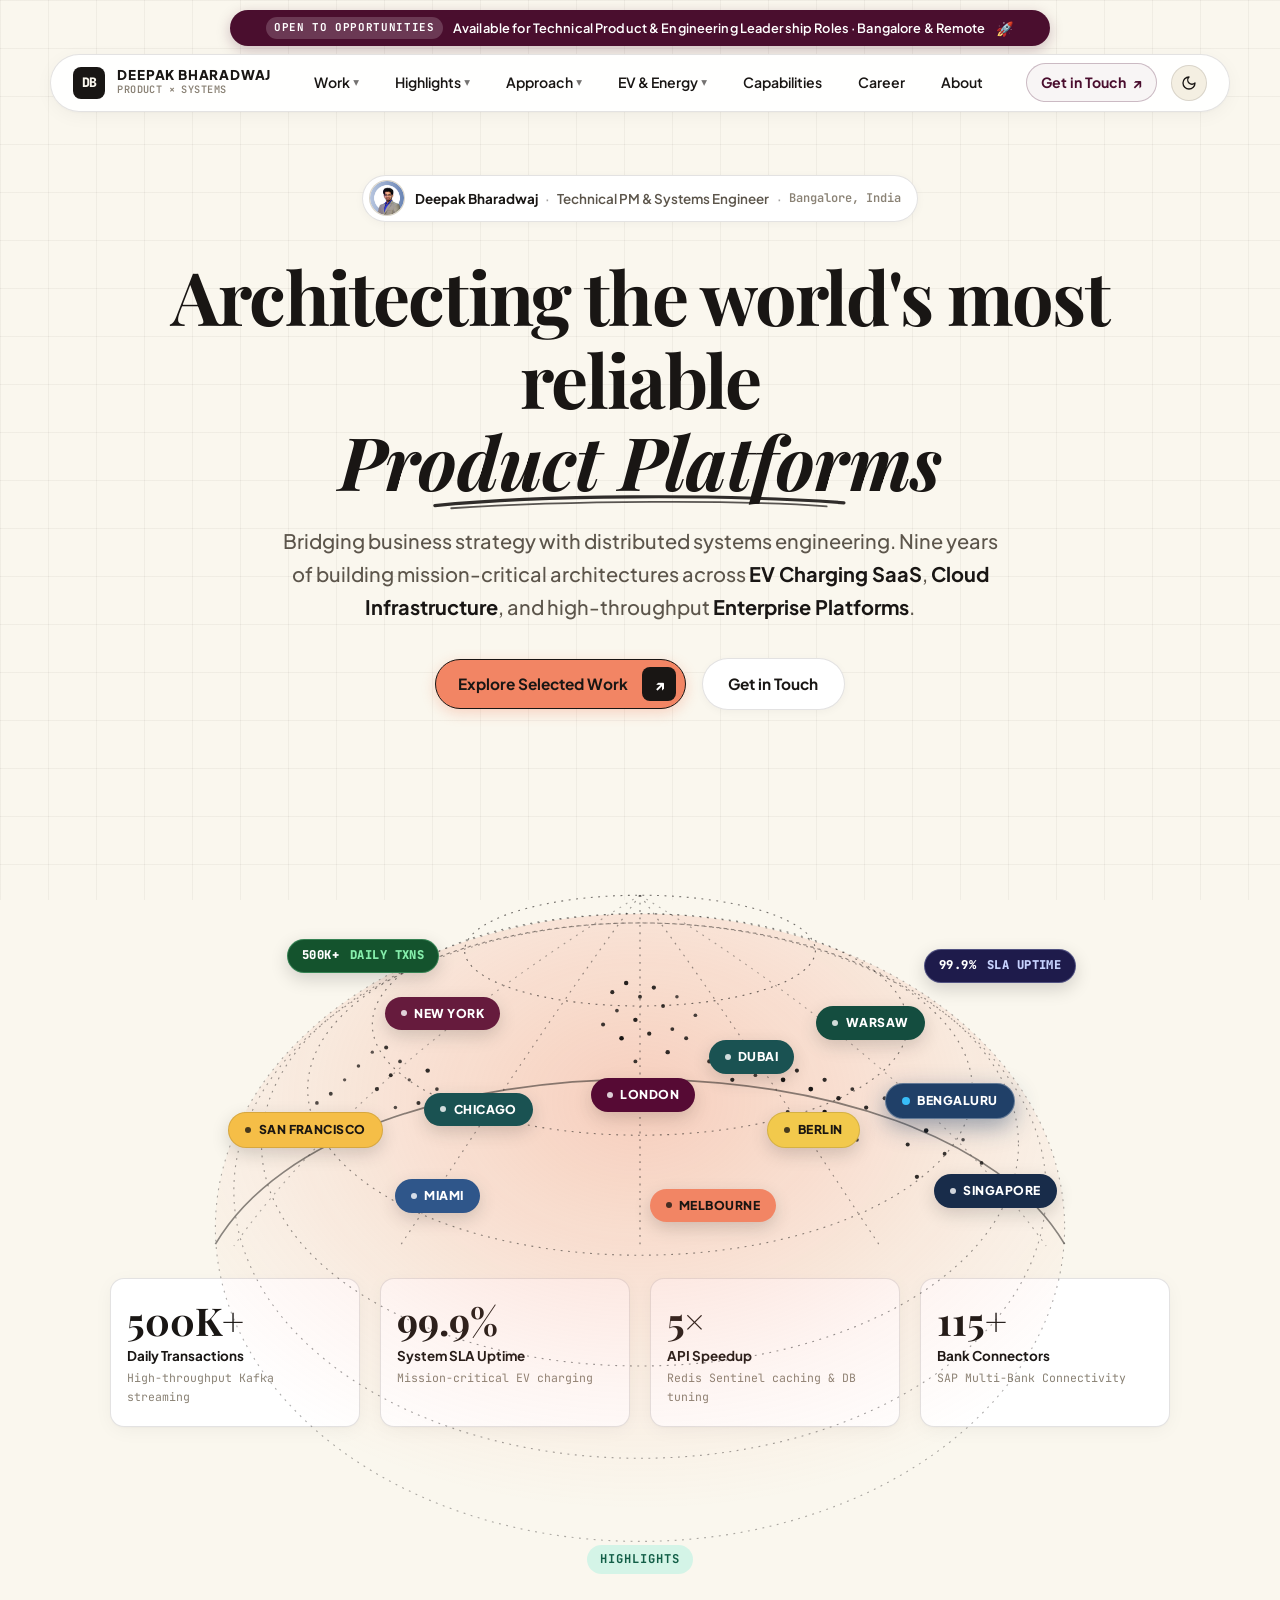
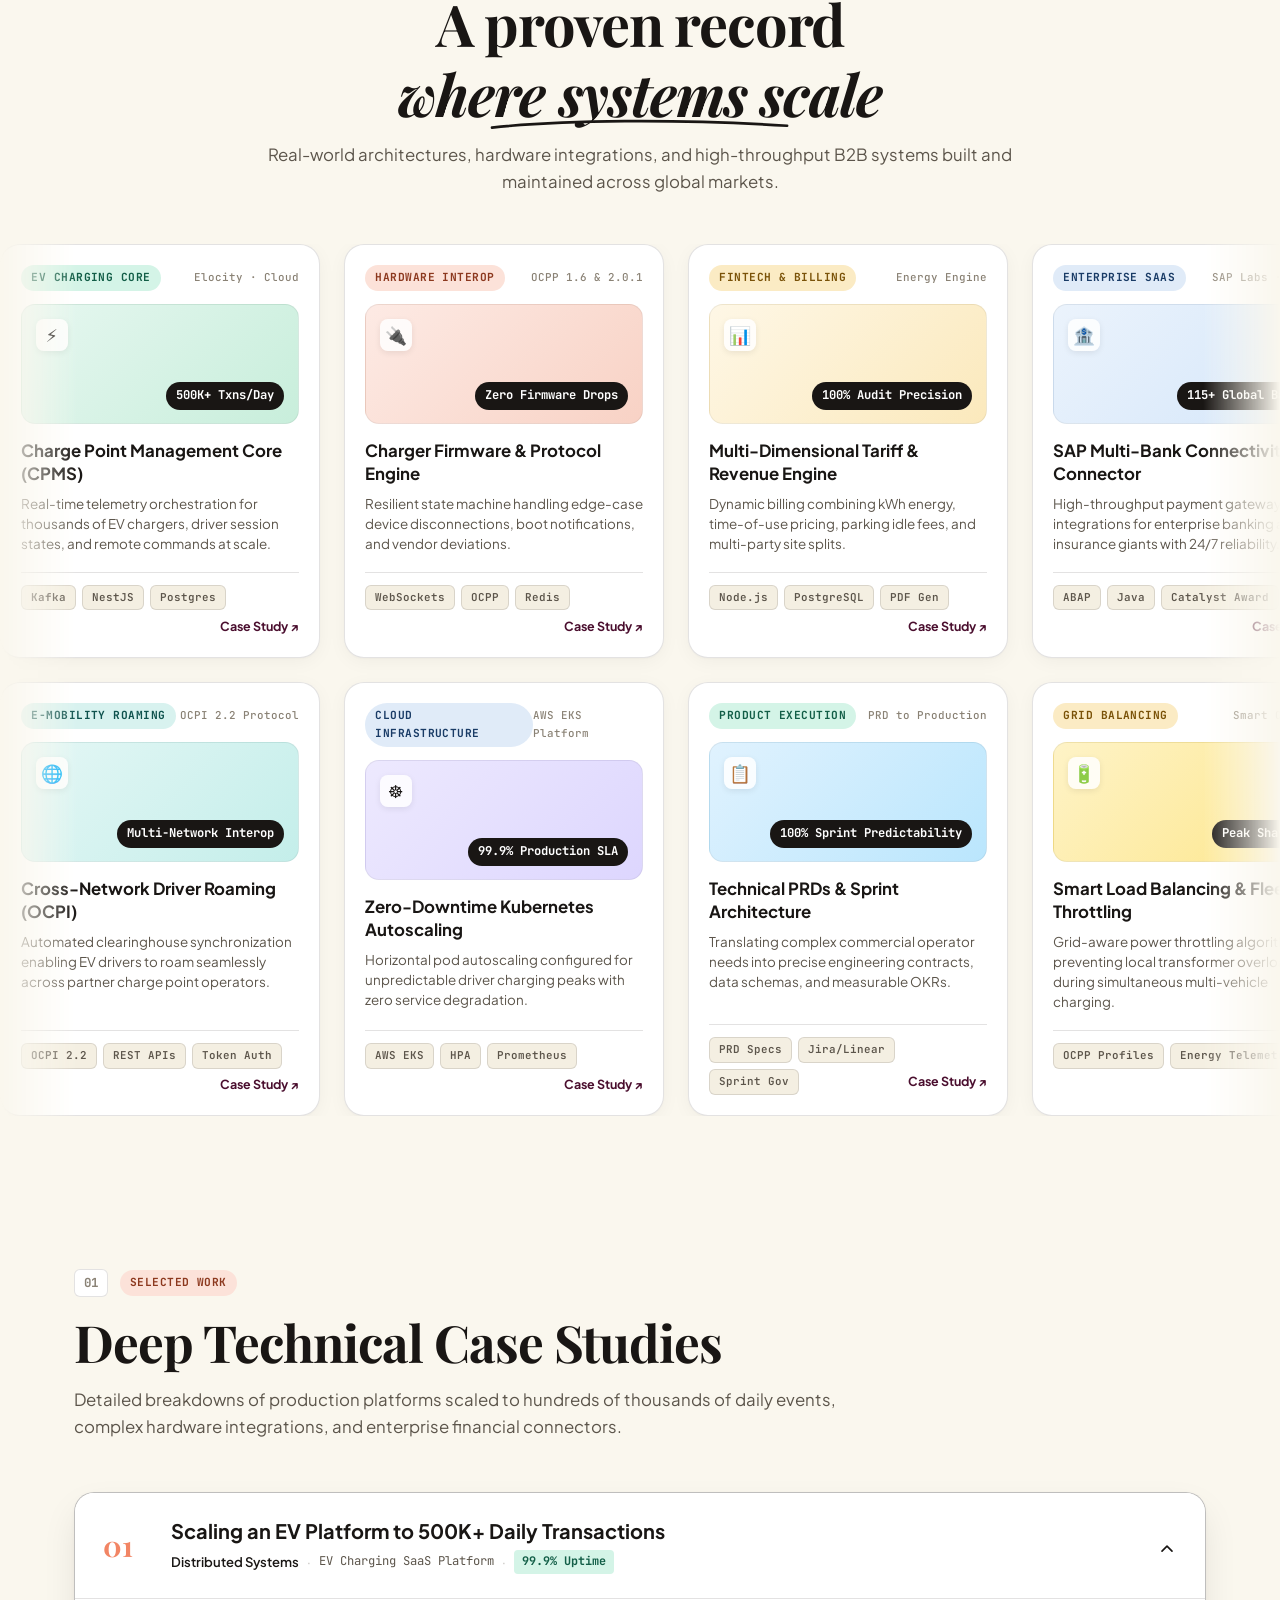
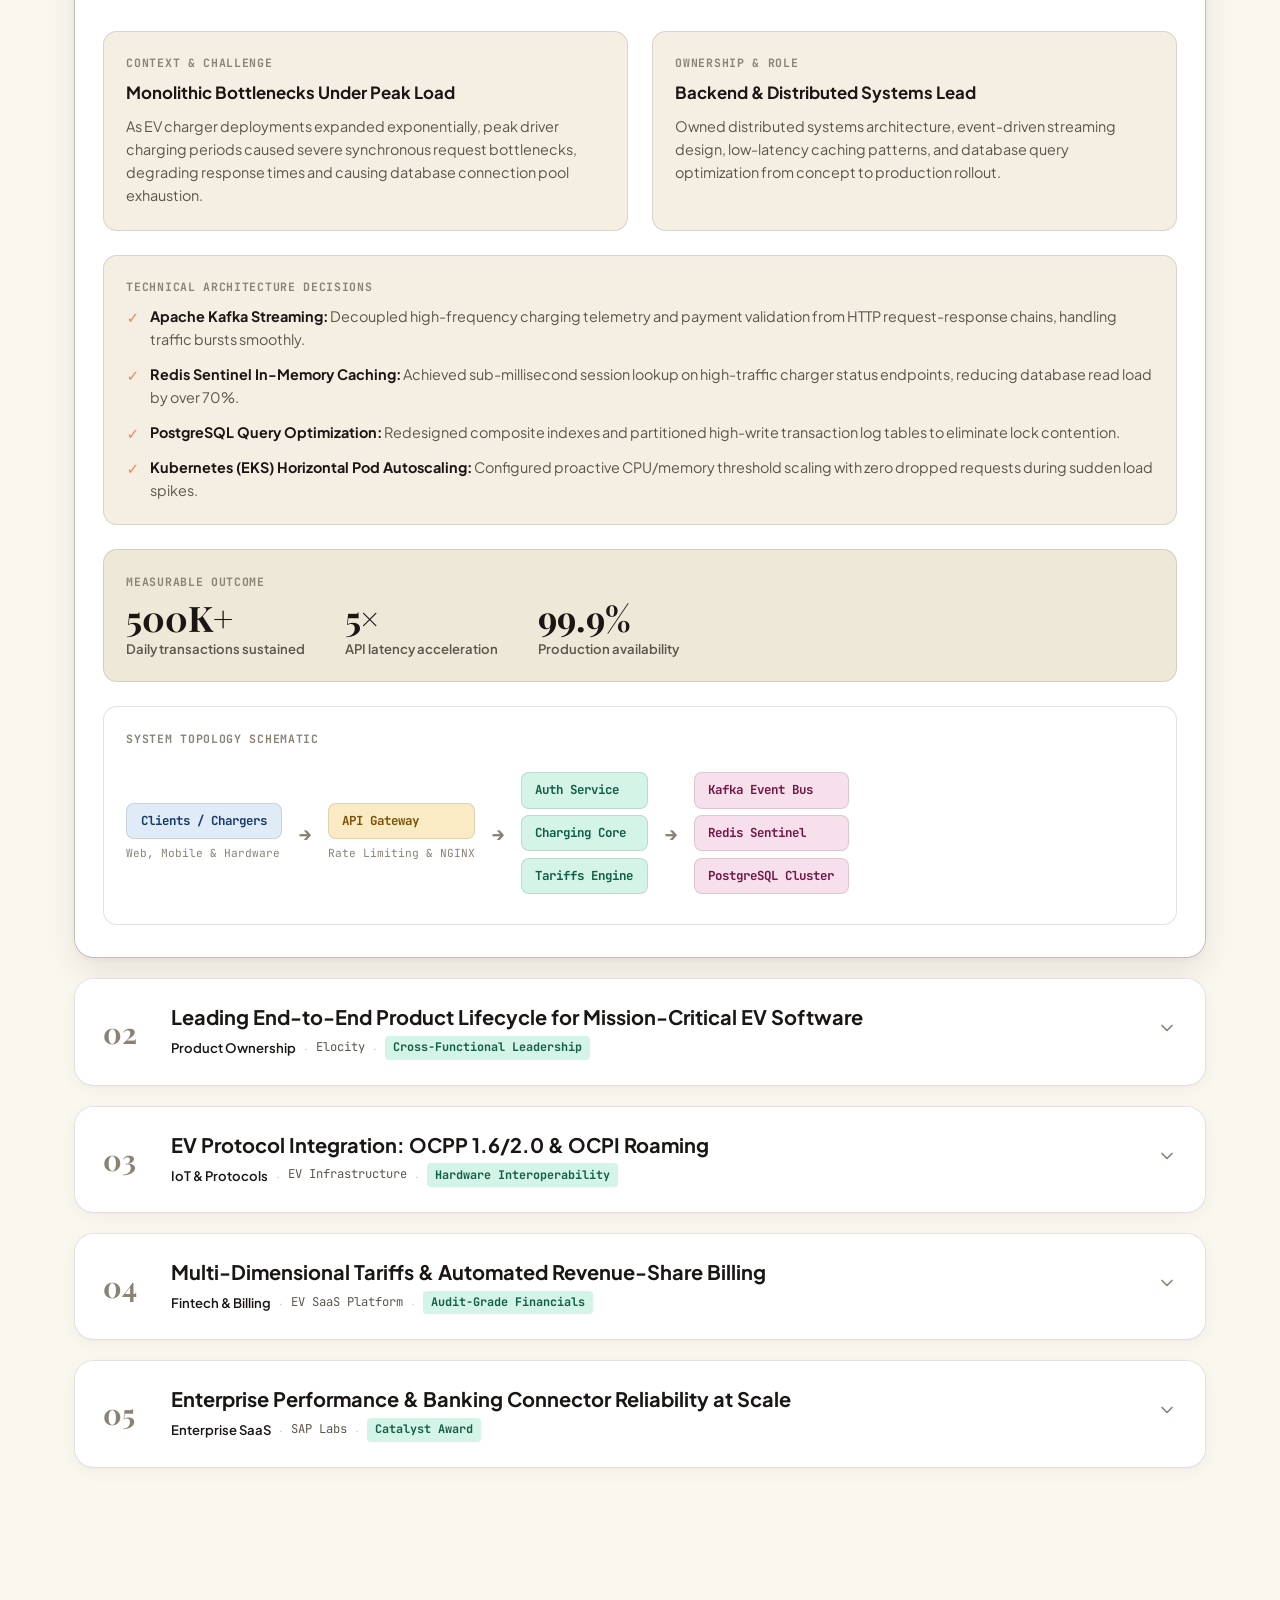
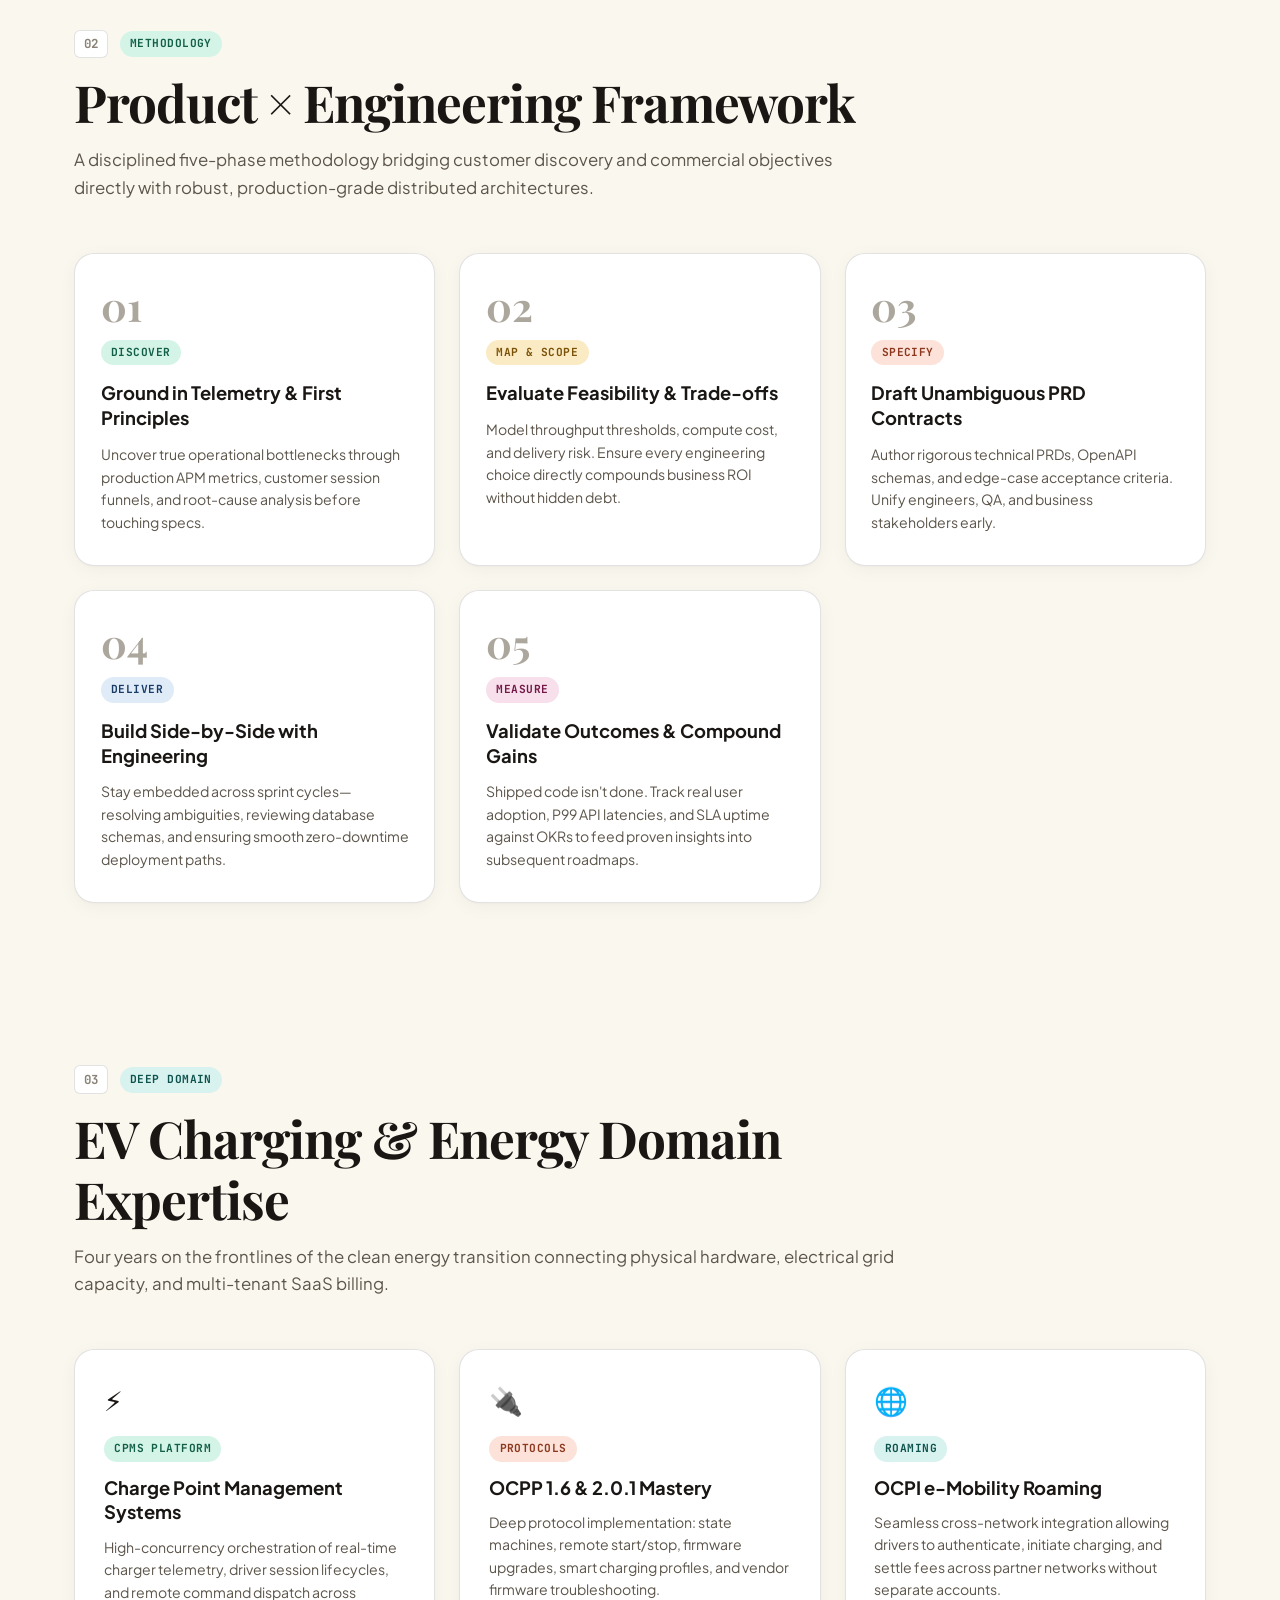
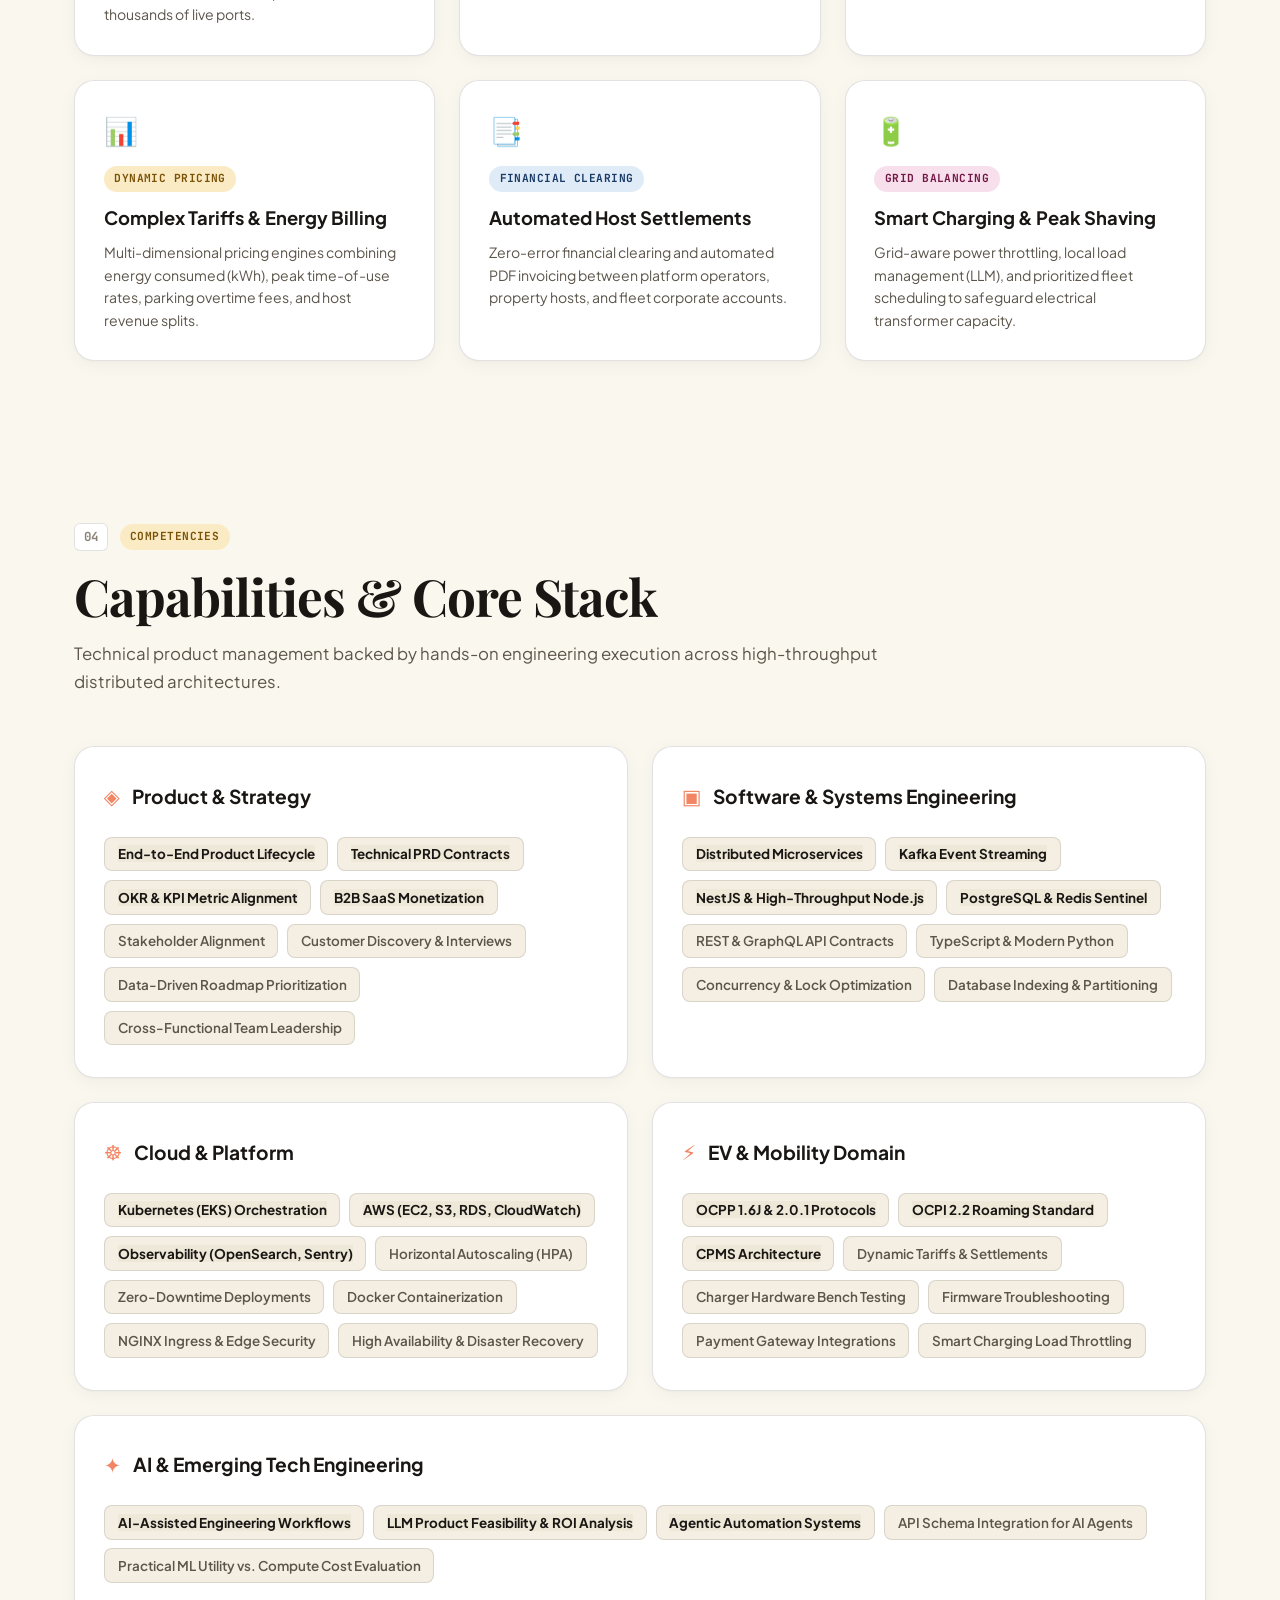
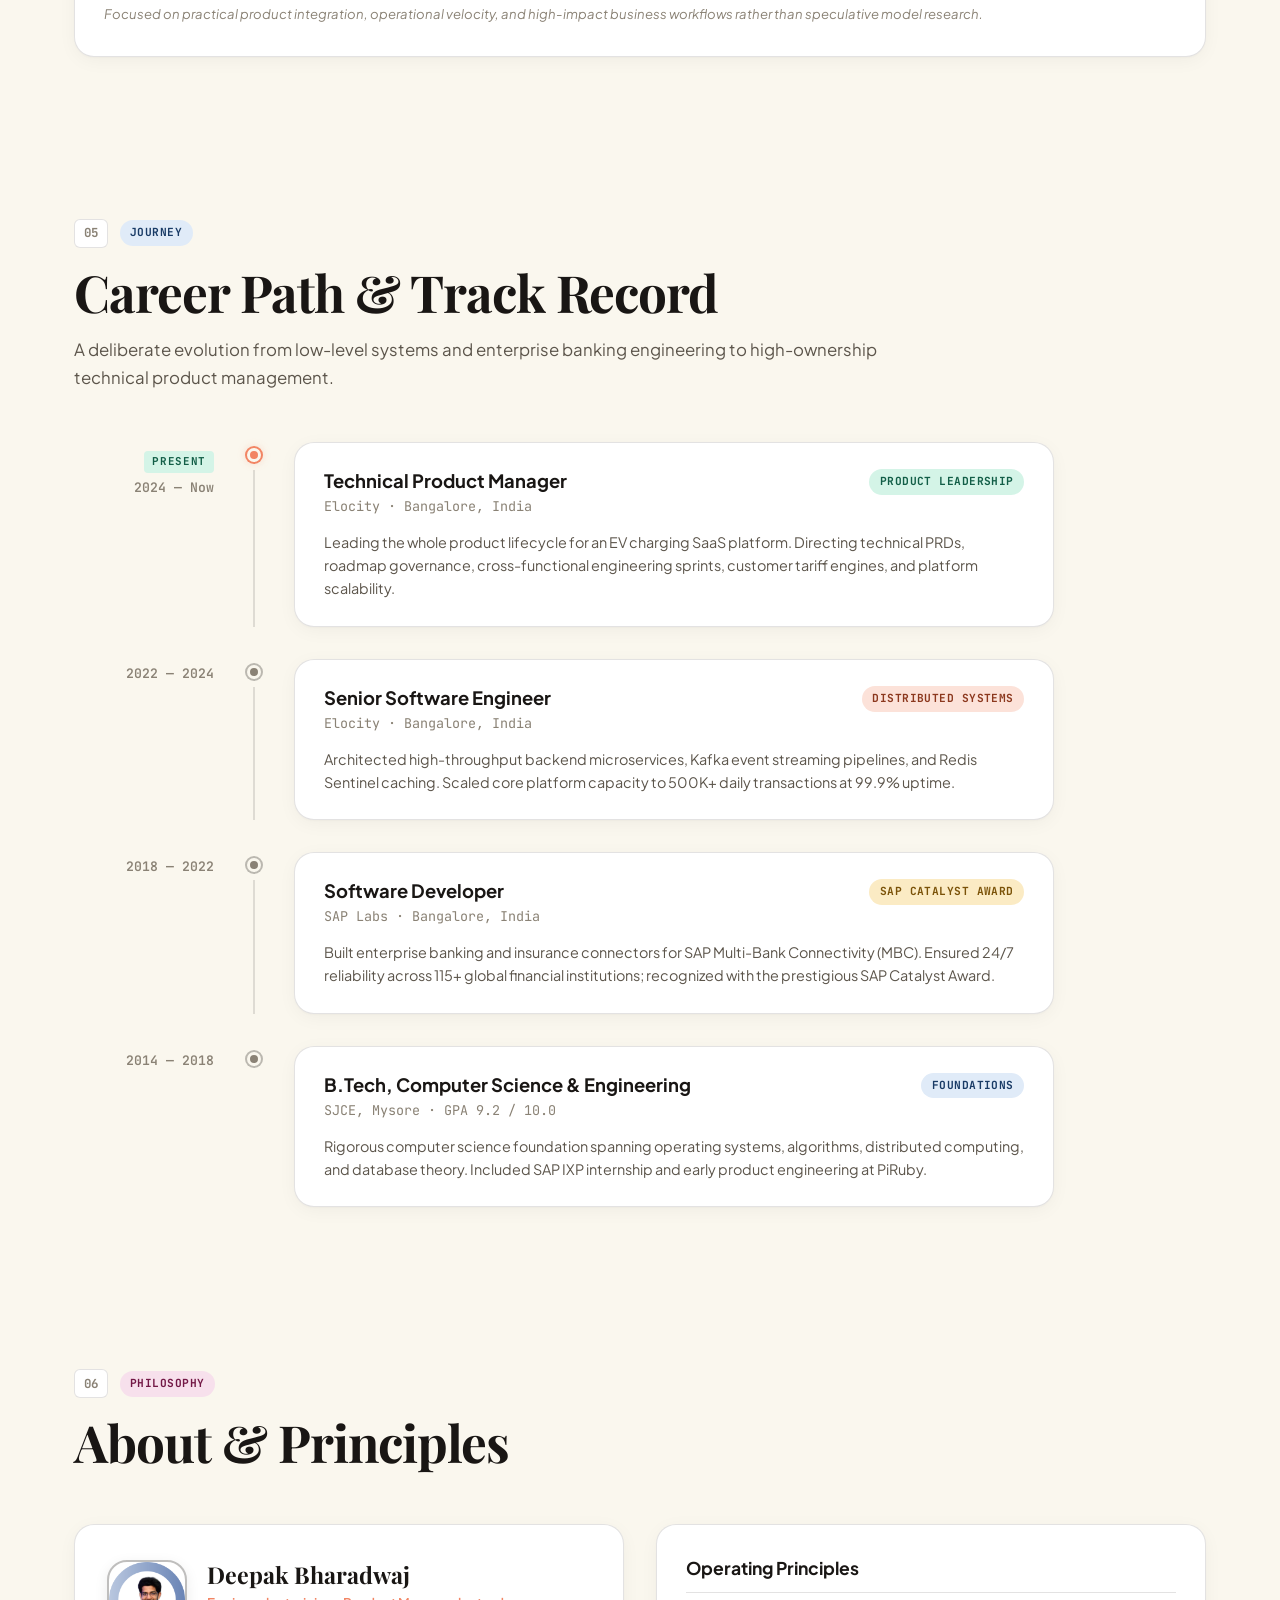
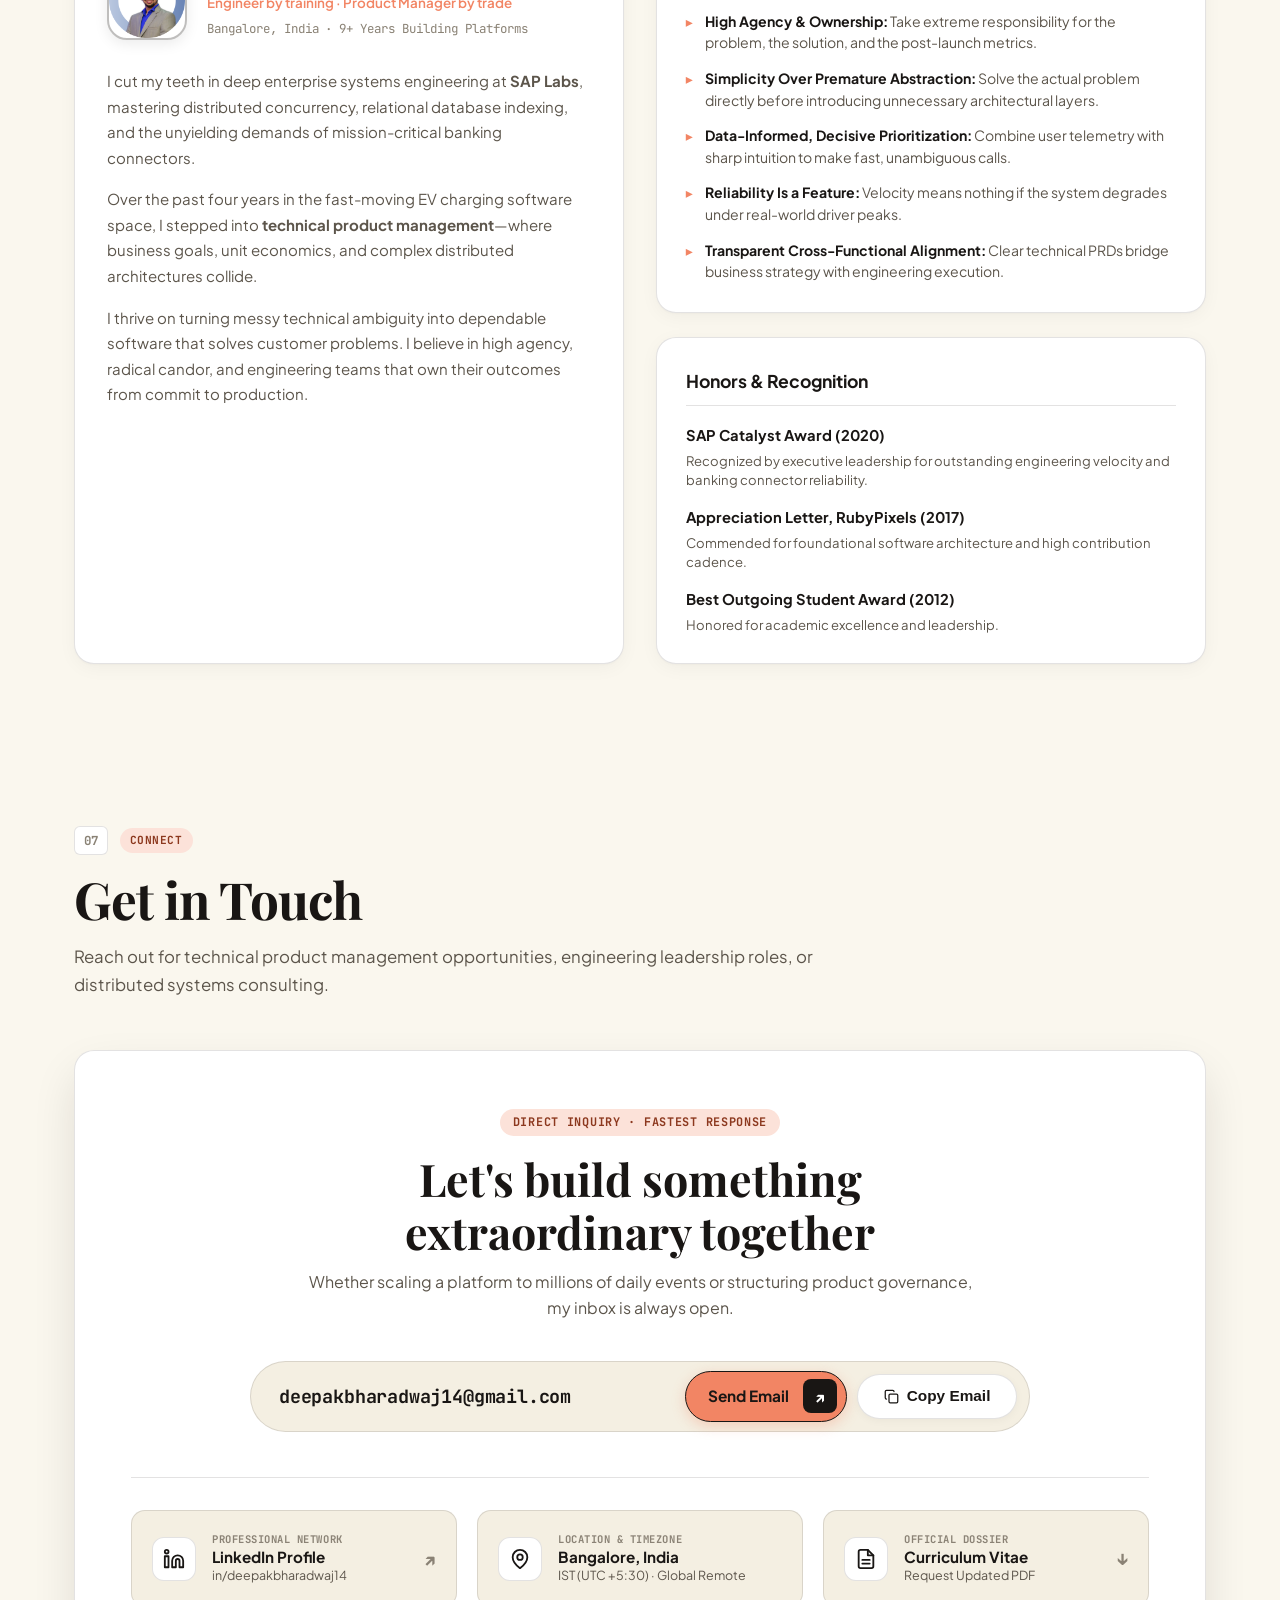
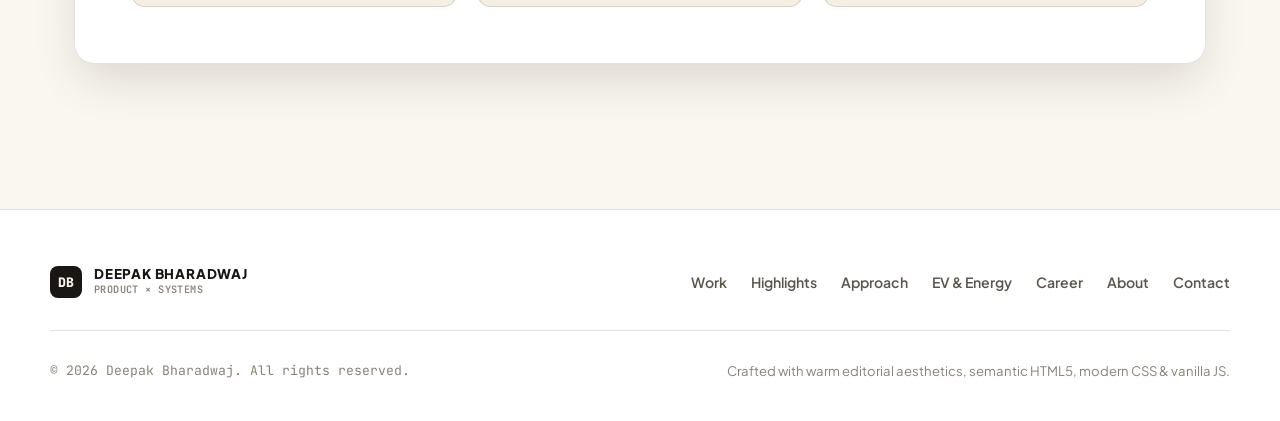
==== index.html @ f5b212ed "new design" ====
<!DOCTYPE html>
<html lang="en">
<head>
  <meta charset="utf-8">
  <meta name="viewport" content="width=device-width, initial-scale=1">
  <title>Deepak Bharadwaj — Technical Product Manager &amp; Systems Engineer</title>
  <meta name="description" content="Deepak Bharadwaj: Technical Product Manager and systems engineer building reliable, high-throughput B2B platforms across EV charging SaaS, cloud infrastructure, and enterprise software.">
  <meta name="author" content="Deepak Bharadwaj">
  <meta name="robots" content="index, follow">

  <!-- Open Graph -->
  <meta property="og:title" content="Deepak Bharadwaj — Technical Product Manager &amp; Systems Engineer">
  <meta property="og:description" content="Architecting reliable, scalable platforms across EV charging SaaS, enterprise banking connectors, and distributed systems.">
  <meta property="og:type" content="website">
  <meta property="og:url" content="https://deepak-bharadwaj.com">

  <!-- Twitter -->
  <meta name="twitter:card" content="summary_large_image">
  <meta name="twitter:title" content="Deepak Bharadwaj — Product × Engineering">
  <meta name="twitter:description" content="Technical Product Manager and platform engineer building reliable, scalable B2B products.">

  <!-- Favicon -->
  <link rel="icon" type="image/svg+xml" href="assets/favicon.svg">

  <!-- Google Fonts: Playfair Display (Editorial Serif), Plus Jakarta Sans (Modern Grotesque), JetBrains Mono (Tech) -->
  <link rel="preconnect" href="https://fonts.googleapis.com">
  <link rel="preconnect" href="https://fonts.gstatic.com" crossorigin>
  <link href="https://fonts.googleapis.com/css2?family=JetBrains+Mono:wght@400;500;600&family=Playfair+Display:ital,wght@0,500;0,600;0,700;0,800;1,500;1,600;1,700&family=Plus+Jakarta+Sans:wght@400;500;600;700;800&display=swap" rel="stylesheet">

  <!-- Theme flash prevention -->
  <script>
    (function () {
      const savedTheme = localStorage.getItem('theme');
      // Default to light warm cream to showcase the signature editorial aesthetic
      const theme = savedTheme || 'light';
      document.documentElement.setAttribute('data-theme', theme);
    })();
  </script>

  <link rel="stylesheet" href="style.css">
</head>
<body>

  <!-- Blueprint Architectural Grid Pattern -->
  <div class="bg-grid-pattern" aria-hidden="true"></div>

  <!-- Skip link for keyboard accessibility -->
  <a href="#main" class="skip-link">Skip to main content</a>

  <!-- ═══════════════ TOP ANNOUNCEMENT + PILL NAVBAR ═══════════════ -->
  <header class="header-shell" id="header">
    <div class="header-container">
      
      <!-- Top Announcement Ribbon (Burgundy Ribbon from Reference) -->
      <div class="top-announcement" role="region" aria-label="Announcement">
        <div class="top-announcement__content">
          <span class="top-announcement__badge">OPEN TO OPPORTUNITIES</span>
          <span class="top-announcement__text">Available for Technical Product &amp; Engineering Leadership Roles · Bangalore &amp; Remote</span>
          <span class="top-announcement__icon">🚀</span>
        </div>
      </div>

      <!-- Floating Pill Navigation Bar -->
      <nav class="pill-nav" id="pill-nav" aria-label="Primary navigation">
        <a href="#hero" class="nav-brand" aria-label="Deepak Bharadwaj — Home">
          <span class="nav-brand__mark">DB</span>
          <div class="nav-brand__meta">
            <span class="nav-brand__name">DEEPAK BHARADWAJ</span>
            <span class="nav-brand__sub">PRODUCT &times; SYSTEMS</span>
          </div>
        </a>

        <!-- Desktop Navigation Links -->
        <ul class="nav-links" id="nav-menu" role="list">
          <li><a href="#work" class="nav-link">Work <span class="nav-caret">▾</span></a></li>
          <li><a href="#marquee-section" class="nav-link">Highlights <span class="nav-caret">▾</span></a></li>
          <li><a href="#approach" class="nav-link">Approach <span class="nav-caret">▾</span></a></li>
          <li><a href="#ev-domain" class="nav-link">EV &amp; Energy <span class="nav-caret">▾</span></a></li>
          <li><a href="#capabilities" class="nav-link">Capabilities</a></li>
          <li><a href="#career" class="nav-link">Career</a></li>
          <li><a href="#about" class="nav-link">About</a></li>
        </ul>

        <!-- Right Action Items -->
        <div class="nav-actions">
          <a href="#contact" class="nav-cta-link">
            <span>Get in Touch</span>
            <span class="nav-cta-arrow">↗</span>
          </a>

          <!-- Theme Toggle Switch -->
          <button class="theme-switch" id="theme-toggle" aria-label="Toggle theme" title="Toggle theme">
            <!-- Sun icon -->
            <svg class="theme-icon theme-icon--sun" width="16" height="16" viewBox="0 0 24 24" fill="none" stroke="currentColor" stroke-width="2" stroke-linecap="round" stroke-linejoin="round" aria-hidden="true">
              <circle cx="12" cy="12" r="4"></circle>
              <path d="M12 2v2"></path>
              <path d="M12 20v2"></path>
              <path d="m4.93 4.93 1.41 1.41"></path>
              <path d="m17.66 17.66 1.41 1.41"></path>
              <path d="M2 12h2"></path>
              <path d="M20 12h2"></path>
              <path d="m6.34 17.66-1.41 1.41"></path>
              <path d="m19.07 4.93-1.41 1.41"></path>
            </svg>
            <!-- Moon icon -->
            <svg class="theme-icon theme-icon--moon" width="16" height="16" viewBox="0 0 24 24" fill="none" stroke="currentColor" stroke-width="2" stroke-linecap="round" stroke-linejoin="round" aria-hidden="true">
              <path d="M12 3a6 6 0 0 0 9 9 9 9 0 1 1-9-9Z"></path>
            </svg>
          </button>

          <!-- Mobile Hamburger Toggle -->
          <button class="mobile-toggle" id="nav-toggle" aria-label="Toggle navigation menu" aria-expanded="false" aria-controls="nav-menu">
            <span class="mobile-toggle__line"></span>
            <span class="mobile-toggle__line"></span>
          </button>
        </div>
      </nav>

    </div>
  </header>

  <main id="main">

    <!-- ═══════════════ HERO SECTION ═══════════════ -->
    <section class="hero-section" id="hero">
      <div class="hero-container">

        <!-- Author Pill Intro Badge -->
        <div class="hero-intro-pill">
          <div class="hero-intro-avatar">
            <img src="assets/profile-pic.png" alt="Deepak Bharadwaj" width="40" height="40" loading="eager">
          </div>
          <div class="hero-intro-text">
            <span class="hero-intro-name">Deepak Bharadwaj</span>
            <span class="hero-intro-dot">·</span>
            <span class="hero-intro-role">Technical PM &amp; Systems Engineer</span>
            <span class="hero-intro-dot">·</span>
            <span class="hero-intro-loc">Bangalore, India</span>
          </div>
        </div>

        <!-- Editorial Headline matching the reference design -->
        <h1 class="hero-title">
          <span class="hero-title-main">Architecting the world's most reliable</span>
          <span class="hero-title-highlight">
            <em class="serif-italic">Product Platforms</em>
            <!-- Hand-drawn curved sketch underline SVG -->
            <svg class="sketch-underline" viewBox="0 0 460 22" fill="none" xmlns="http://www.w3.org/2000/svg" aria-hidden="true">
              <path d="M4 16C120 4.5 320 3 454 13" stroke="currentColor" stroke-width="3.5" stroke-linecap="round"/>
              <path d="M22 19C150 10.5 345 9.5 435 17" stroke="currentColor" stroke-width="2" stroke-linecap="round" opacity="0.8"/>
            </svg>
          </span>
        </h1>

        <p class="hero-subtitle">
          Bridging business strategy with distributed systems engineering. Nine years of building mission-critical architectures across <strong class="text-accent">EV Charging SaaS</strong>, <strong class="text-accent">Cloud Infrastructure</strong>, and high-throughput <strong class="text-accent">Enterprise Platforms</strong>.
        </p>

        <!-- CTA Action Buttons (Peach / Coral CTA with arrow block + Ghost CTA) -->
        <div class="hero-cta-group">
          <a href="#work" class="btn-coral">
            <span class="btn-coral__text">Explore Selected Work</span>
            <span class="btn-coral__icon" aria-hidden="true">↗</span>
          </a>
          <a href="#contact" class="btn-ghost-editorial">
            <span>Get in Touch</span>
          </a>
        </div>

        <!-- ═══════════════ INTERACTIVE DOTTED GLOBE & FLOATING BADGES ═══════════════ -->
        <div class="globe-stage" id="globe-stage" aria-label="Global platform reach illustration">
          
          <!-- Dotted Hemisphere Canvas / SVG Graphic -->
          <div class="globe-graphic-wrap">
            <svg class="globe-hemisphere-svg" viewBox="0 0 1000 520" fill="none" xmlns="http://www.w3.org/2000/svg" aria-hidden="true">
              <defs>
                <!-- Radial gradient for soft sphere illumination -->
                <radialGradient id="globeGlow" cx="50%" cy="30%" r="65%">
                  <stop offset="0%" stop-color="var(--globe-glow-color)" stop-opacity="0.35"/>
                  <stop offset="70%" stop-color="var(--globe-glow-color)" stop-opacity="0.08"/>
                  <stop offset="100%" stop-color="var(--globe-glow-color)" stop-opacity="0"/>
                </radialGradient>
                <linearGradient id="globeRingFade" x1="0%" y1="0%" x2="0%" y2="100%">
                  <stop offset="0%" stop-color="currentColor" stop-opacity="0.45"/>
                  <stop offset="100%" stop-color="currentColor" stop-opacity="0.08"/>
                </linearGradient>
              </defs>

              <!-- Glowing spherical horizon -->
              <ellipse cx="500" cy="500" rx="460" ry="340" fill="url(#globeGlow)" />

              <!-- Latitude Arcs -->
              <ellipse cx="500" cy="500" rx="460" ry="340" stroke="currentColor" stroke-width="1.2" stroke-dasharray="2 6" opacity="0.35"/>
              <ellipse cx="500" cy="460" rx="440" ry="290" stroke="currentColor" stroke-width="1.2" stroke-dasharray="2 6" opacity="0.4"/>
              <ellipse cx="500" cy="410" rx="410" ry="240" stroke="currentColor" stroke-width="1.2" stroke-dasharray="2 6" opacity="0.45"/>
              <ellipse cx="500" cy="350" rx="360" ry="180" stroke="currentColor" stroke-width="1.2" stroke-dasharray="2 6" opacity="0.5"/>
              <ellipse cx="500" cy="280" rx="290" ry="120" stroke="currentColor" stroke-width="1.2" stroke-dasharray="2 6" opacity="0.55"/>
              <ellipse cx="500" cy="200" rx="190" ry="60" stroke="currentColor" stroke-width="1.2" stroke-dasharray="2 6" opacity="0.6"/>

              <!-- Longitude Meridians -->
              <path d="M500 140 C500 280, 500 420, 500 520" stroke="currentColor" stroke-width="1.2" stroke-dasharray="2 6" opacity="0.55"/>
              <path d="M500 140 C410 260, 320 400, 240 520" stroke="currentColor" stroke-width="1.2" stroke-dasharray="2 6" opacity="0.45"/>
              <path d="M500 140 C590 260, 680 400, 760 520" stroke="currentColor" stroke-width="1.2" stroke-dasharray="2 6" opacity="0.45"/>
              <path d="M500 140 C320 250, 160 380, 60 520" stroke="currentColor" stroke-width="1.2" stroke-dasharray="2 6" opacity="0.35"/>
              <path d="M500 140 C680 250, 840 380, 940 520" stroke="currentColor" stroke-width="1.2" stroke-dasharray="2 6" opacity="0.35"/>

              <!-- Stippled Dotted Landmass Clusters (Global Network Nodes) -->
              <g class="globe-stipple-cluster" fill="currentColor">
                <!-- North America cluster -->
                <circle cx="210" cy="310" r="1.8" opacity="0.7"/><circle cx="225" cy="305" r="2.2" opacity="0.85"/><circle cx="240" cy="320" r="2" opacity="0.8"/><circle cx="195" cy="325" r="1.9" opacity="0.75"/><circle cx="230" cy="335" r="2.1" opacity="0.9"/><circle cx="215" cy="350" r="2.3" opacity="0.85"/><circle cx="250" cy="340" r="1.8" opacity="0.7"/><circle cx="270" cy="330" r="2.4" opacity="0.9"/><circle cx="280" cy="350" r="2" opacity="0.8"/><circle cx="260" cy="365" r="2.2" opacity="0.85"/><circle cx="235" cy="370" r="1.9" opacity="0.75"/><circle cx="210" cy="380" r="2.1" opacity="0.8"/><circle cx="275" cy="385" r="2.3" opacity="0.85"/><circle cx="295" cy="360" r="2" opacity="0.75"/><circle cx="310" cy="375" r="2.2" opacity="0.8"/><circle cx="180" cy="340" r="1.8" opacity="0.7"/><circle cx="165" cy="355" r="2.1" opacity="0.8"/><circle cx="150" cy="365" r="2" opacity="0.75"/>
                
                <!-- Europe cluster -->
                <circle cx="470" cy="245" r="2.2" opacity="0.9"/><circle cx="485" cy="235" r="2.4" opacity="0.95"/><circle cx="500" cy="250" r="2.1" opacity="0.85"/><circle cx="515" cy="240" r="2.3" opacity="0.9"/><circle cx="475" cy="265" r="2" opacity="0.8"/><circle cx="495" cy="275" r="2.4" opacity="0.95"/><circle cx="525" cy="260" r="2.1" opacity="0.85"/><circle cx="540" cy="250" r="1.9" opacity="0.75"/><circle cx="460" cy="280" r="2.2" opacity="0.85"/><circle cx="480" cy="295" r="2.5" opacity="1"/><circle cx="510" cy="290" r="2.3" opacity="0.9"/><circle cx="535" cy="285" r="2.1" opacity="0.85"/><circle cx="560" cy="270" r="2" opacity="0.8"/><circle cx="550" cy="295" r="2.2" opacity="0.85"/><circle cx="530" cy="310" r="2.4" opacity="0.9"/><circle cx="495" cy="320" r="2.1" opacity="0.85"/>

                <!-- Middle East & India cluster -->
                <circle cx="575" cy="320" r="2.2" opacity="0.85"/><circle cx="590" cy="310" r="2.4" opacity="0.9"/><circle cx="610" cy="325" r="2.1" opacity="0.85"/><circle cx="600" cy="340" r="2.3" opacity="0.9"/><circle cx="625" cy="335" r="2" opacity="0.8"/><circle cx="640" cy="320" r="2.2" opacity="0.85"/><circle cx="655" cy="340" r="2.5" opacity="1"/><circle cx="670" cy="330" r="2.2" opacity="0.9"/><circle cx="685" cy="350" r="2.6" opacity="1"/><circle cx="700" cy="340" r="2.3" opacity="0.9"/><circle cx="715" cy="360" r="2.4" opacity="0.95"/><circle cx="730" cy="350" r="2.1" opacity="0.85"/><circle cx="745" cy="370" r="2.3" opacity="0.9"/><circle cx="700" cy="375" r="2.5" opacity="1"/><circle cx="680" cy="390" r="2.6" opacity="1"/><circle cx="695" cy="410" r="2.4" opacity="0.95"/><circle cx="710" cy="395" r="2.2" opacity="0.9"/><circle cx="735" cy="405" r="2" opacity="0.8"/><circle cx="660" cy="375" r="2.2" opacity="0.85"/>

                <!-- East Asia & Oceania cluster -->
                <circle cx="765" cy="360" r="2.1" opacity="0.8"/><circle cx="785" cy="350" r="2.3" opacity="0.85"/><circle cx="805" cy="370" r="2" opacity="0.8"/><circle cx="820" cy="360" r="2.4" opacity="0.9"/><circle cx="840" cy="380" r="2.2" opacity="0.85"/><circle cx="810" cy="395" r="2.5" opacity="1"/><circle cx="790" cy="410" r="2.2" opacity="0.9"/><circle cx="830" cy="420" r="2.1" opacity="0.85"/><circle cx="850" cy="405" r="1.9" opacity="0.75"/><circle cx="870" cy="430" r="2" opacity="0.8"/><circle cx="800" cy="445" r="2.3" opacity="0.9"/><circle cx="825" cy="460" r="2.1" opacity="0.85"/><circle cx="855" cy="470" r="1.8" opacity="0.75"/>
              </g>

              <!-- Horizon Boundary Curve -->
              <path d="M40 518 C 180 280, 820 280, 960 518" stroke="currentColor" stroke-width="1.8" opacity="0.5"/>
            </svg>
          </div>

          <!-- ═══════════════ FLOATING PILL LOCATION & MILESTONE BADGES ═══════════════ -->
          <!-- Exactly mirroring the screenshot's distinctive colored pill badges! -->
          <div class="globe-badges-overlay" aria-hidden="true">

            <!-- San Francisco (Mustard Gold) -->
            <div class="geo-pill geo-pill--gold" style="top: 72%; left: 8%;">
              <span class="geo-pill__dot"></span>
              <span class="geo-pill__label">SAN FRANCISCO</span>
              <span class="geo-pill__tooltip">Distributed Cloud Architecture</span>
            </div>

            <!-- New York (Deep Berry) -->
            <div class="geo-pill geo-pill--berry" style="top: 48%; left: 24%;">
              <span class="geo-pill__dot"></span>
              <span class="geo-pill__label">NEW YORK</span>
              <span class="geo-pill__tooltip">Enterprise SaaS Clients</span>
            </div>

            <!-- Chicago (Teal) -->
            <div class="geo-pill geo-pill--teal" style="top: 68%; left: 28%;">
              <span class="geo-pill__dot"></span>
              <span class="geo-pill__label">CHICAGO</span>
            </div>

            <!-- Miami (Slate Blue) -->
            <div class="geo-pill geo-pill--blue" style="top: 86%; left: 25%;">
              <span class="geo-pill__dot"></span>
              <span class="geo-pill__label">MIAMI</span>
            </div>

            <!-- London (Wine Burgundy) -->
            <div class="geo-pill geo-pill--wine" style="top: 65%; left: 45%;">
              <span class="geo-pill__dot"></span>
              <span class="geo-pill__label">LONDON</span>
              <span class="geo-pill__tooltip">OCPI Roaming Clearing</span>
            </div>

            <!-- Berlin (Ochre Gold) -->
            <div class="geo-pill geo-pill--yellow" style="top: 72%; left: 63%;">
              <span class="geo-pill__dot"></span>
              <span class="geo-pill__label">BERLIN</span>
              <span class="geo-pill__tooltip">Hardware Protocol Interop</span>
            </div>

            <!-- Warsaw (Deep Forest) -->
            <div class="geo-pill geo-pill--forest" style="top: 50%; left: 68%;">
              <span class="geo-pill__dot"></span>
              <span class="geo-pill__label">WARSAW</span>
            </div>

            <!-- Dubai (Sea Teal) -->
            <div class="geo-pill geo-pill--teal" style="top: 57%; left: 57%;">
              <span class="geo-pill__dot"></span>
              <span class="geo-pill__label">DUBAI</span>
              <span class="geo-pill__tooltip">High-Volume Fleet Deployments</span>
            </div>

            <!-- Bengaluru (Royal Navy - Home Base / Accent) -->
            <div class="geo-pill geo-pill--navy geo-pill--primary" style="top: 66%; left: 75%;">
              <span class="geo-pill__pulse"></span>
              <span class="geo-pill__label">BENGALURU</span>
              <span class="geo-pill__tooltip">R&amp;D Hub · Engineering HQ</span>
            </div>

            <!-- Singapore (Deep Cobalt) -->
            <div class="geo-pill geo-pill--navy" style="top: 85%; left: 80%;">
              <span class="geo-pill__dot"></span>
              <span class="geo-pill__label">SINGAPORE</span>
              <span class="geo-pill__tooltip">Asia-Pacific Telemetry</span>
            </div>

            <!-- Melbourne (Coral Peach) -->
            <div class="geo-pill geo-pill--coral" style="top: 88%; left: 51%;">
              <span class="geo-pill__dot"></span>
              <span class="geo-pill__label">MELBOURNE</span>
            </div>

            <!-- Scale & Engineering Milestone Badges -->
            <div class="geo-pill geo-pill--milestone geo-pill--emerald" style="top: 36%; left: 14%;">
              <span class="geo-pill__metric">500K+</span>
              <span class="geo-pill__label">DAILY TXNS</span>
            </div>

            <div class="geo-pill geo-pill--milestone geo-pill--indigo" style="top: 38%; left: 79%;">
              <span class="geo-pill__metric">99.9%</span>
              <span class="geo-pill__label">SLA UPTIME</span>
            </div>

          </div>
        </div>

        <!-- Metric Stat Strip -->
        <div class="hero-metric-strip" aria-label="Key professional outcomes">
          <div class="stat-box">
            <span class="stat-box__val">500K+</span>
            <span class="stat-box__lbl">Daily Transactions</span>
            <span class="stat-box__sub">High-throughput Kafka streaming</span>
          </div>
          <div class="stat-box">
            <span class="stat-box__val">99.9%</span>
            <span class="stat-box__lbl">System SLA Uptime</span>
            <span class="stat-box__sub">Mission-critical EV charging</span>
          </div>
          <div class="stat-box">
            <span class="stat-box__val">5&times;</span>
            <span class="stat-box__lbl">API Speedup</span>
            <span class="stat-box__sub">Redis Sentinel caching &amp; DB tuning</span>
          </div>
          <div class="stat-box">
            <span class="stat-box__val">115+</span>
            <span class="stat-box__lbl">Bank Connectors</span>
            <span class="stat-box__sub">SAP Multi-Bank Connectivity</span>
          </div>
        </div>

      </div>
    </section>

    <!-- ═══════════════ HORIZONTAL MOVING CARDS SECTION (MARQUEE) ═══════════════ -->
    <!-- Matches Screenshot 2: "A global home / where you belong" with moving cards -->
    <section class="marquee-section" id="marquee-section" aria-label="Featured Systems and Architecture Highlights">
      <div class="section-container">
        
        <!-- Section Header matching Screenshot 2 -->
        <div class="section-center-head">
          <span class="badge-mint">HIGHLIGHTS</span>
          <h2 class="section-title-editorial">
            A proven record
            <span class="serif-italic-block">
              <em>where systems scale</em>
              <svg class="sketch-underline-mint" viewBox="0 0 340 18" fill="none" xmlns="http://www.w3.org/2000/svg" aria-hidden="true">
                <path d="M4 13C85 4.5 210 3 336 11" stroke="currentColor" stroke-width="3" stroke-linecap="round"/>
              </svg>
            </span>
          </h2>
          <p class="section-subtitle-editorial">
            Real-world architectures, hardware integrations, and high-throughput B2B systems built and maintained across global markets.
          </p>
        </div>

      </div>

      <!-- Dual-Row Horizontal Moving Cards (Infinite Marquee) -->
      <div class="marquee-viewport" role="region" aria-label="Interactive architecture cards moving horizontally">
        
        <!-- Row 1: Moving Left (Normal Direction) -->
        <div class="marquee-track marquee-track--left" id="marquee-track-1">
          <div class="marquee-content">
            
            <!-- Card 1: EV CPMS Platform -->
            <article class="scroll-card">
              <div class="scroll-card__badge-row">
                <span class="pill-tag pill-tag--mint">EV CHARGING CORE</span>
                <span class="scroll-card__loc">Elocity · Cloud</span>
              </div>
              <div class="scroll-card__graphic scroll-card__graphic--cpms">
                <div class="tech-icon-chip">⚡</div>
                <span class="tech-metric-highlight">500K+ Txns/Day</span>
              </div>
              <h3 class="scroll-card__title">Charge Point Management Core (CPMS)</h3>
              <p class="scroll-card__desc">Real-time telemetry orchestration for thousands of EV chargers, driver session states, and remote commands at scale.</p>
              <div class="scroll-card__footer">
                <span class="tech-pill">Kafka</span>
                <span class="tech-pill">NestJS</span>
                <span class="tech-pill">Postgres</span>
                <a href="#case-platform-scale" class="scroll-card__link">Case Study ↗</a>
              </div>
            </article>

            <!-- Card 2: OCPP Protocols -->
            <article class="scroll-card">
              <div class="scroll-card__badge-row">
                <span class="pill-tag pill-tag--coral">HARDWARE INTEROP</span>
                <span class="scroll-card__loc">OCPP 1.6 &amp; 2.0.1</span>
              </div>
              <div class="scroll-card__graphic scroll-card__graphic--ocpp">
                <div class="tech-icon-chip">🔌</div>
                <span class="tech-metric-highlight">Zero Firmware Drops</span>
              </div>
              <h3 class="scroll-card__title">Charger Firmware &amp; Protocol Engine</h3>
              <p class="scroll-card__desc">Resilient state machine handling edge-case device disconnections, boot notifications, and vendor deviations.</p>
              <div class="scroll-card__footer">
                <span class="tech-pill">WebSockets</span>
                <span class="tech-pill">OCPP</span>
                <span class="tech-pill">Redis</span>
                <a href="#case-ev-interop" class="scroll-card__link">Case Study ↗</a>
              </div>
            </article>

            <!-- Card 3: Dynamic Tariffs -->
            <article class="scroll-card">
              <div class="scroll-card__badge-row">
                <span class="pill-tag pill-tag--gold">FINTECH &amp; BILLING</span>
                <span class="scroll-card__loc">Energy Engine</span>
              </div>
              <div class="scroll-card__graphic scroll-card__graphic--tariffs">
                <div class="tech-icon-chip">📊</div>
                <span class="tech-metric-highlight">100% Audit Precision</span>
              </div>
              <h3 class="scroll-card__title">Multi-Dimensional Tariff &amp; Revenue Engine</h3>
              <p class="scroll-card__desc">Dynamic billing combining kWh energy, time-of-use pricing, parking idle fees, and multi-party site splits.</p>
              <div class="scroll-card__footer">
                <span class="tech-pill">Node.js</span>
                <span class="tech-pill">PostgreSQL</span>
                <span class="tech-pill">PDF Gen</span>
                <a href="#case-billing-tariffs" class="scroll-card__link">Case Study ↗</a>
              </div>
            </article>

            <!-- Card 4: SAP Multi-Bank -->
            <article class="scroll-card">
              <div class="scroll-card__badge-row">
                <span class="pill-tag pill-tag--navy">ENTERPRISE SAAS</span>
                <span class="scroll-card__loc">SAP Labs · Global</span>
              </div>
              <div class="scroll-card__graphic scroll-card__graphic--sap">
                <div class="tech-icon-chip">🏦</div>
                <span class="tech-metric-highlight">115+ Global Banks</span>
              </div>
              <h3 class="scroll-card__title">SAP Multi-Bank Connectivity Connector</h3>
              <p class="scroll-card__desc">High-throughput payment gateway integrations for enterprise banking and insurance giants with 24/7 reliability.</p>
              <div class="scroll-card__footer">
                <span class="tech-pill">ABAP</span>
                <span class="tech-pill">Java</span>
                <span class="tech-pill">Catalyst Award</span>
                <a href="#case-enterprise-sap" class="scroll-card__link">Case Study ↗</a>
              </div>
            </article>

            <!-- Card 5: High Concurrency API -->
            <article class="scroll-card">
              <div class="scroll-card__badge-row">
                <span class="pill-tag pill-tag--berry">DISTRIBUTED BACKEND</span>
                <span class="scroll-card__loc">Architecture</span>
              </div>
              <div class="scroll-card__graphic scroll-card__graphic--perf">
                <div class="tech-icon-chip">🚀</div>
                <span class="tech-metric-highlight">5&times; Throughput Gain</span>
              </div>
              <h3 class="scroll-card__title">Sub-Millisecond Cache &amp; Event Stream</h3>
              <p class="scroll-card__desc">Decoupled synchronous request bottlenecks into event-driven Kafka workers backed by Redis Sentinel clusters.</p>
              <div class="scroll-card__footer">
                <span class="tech-pill">Kafka</span>
                <span class="tech-pill">Redis Sentinel</span>
                <span class="tech-pill">Docker</span>
                <a href="#case-platform-scale" class="scroll-card__link">Case Study ↗</a>
              </div>
            </article>

          </div>

          <!-- Duplicate Content for Seamless Infinite Loop -->
          <div class="marquee-content" aria-hidden="true">
            <article class="scroll-card">
              <div class="scroll-card__badge-row">
                <span class="pill-tag pill-tag--mint">EV CHARGING CORE</span>
                <span class="scroll-card__loc">Elocity · Cloud</span>
              </div>
              <div class="scroll-card__graphic scroll-card__graphic--cpms">
                <div class="tech-icon-chip">⚡</div>
                <span class="tech-metric-highlight">500K+ Txns/Day</span>
              </div>
              <h3 class="scroll-card__title">Charge Point Management Core (CPMS)</h3>
              <p class="scroll-card__desc">Real-time telemetry orchestration for thousands of EV chargers, driver session states, and remote commands at scale.</p>
              <div class="scroll-card__footer">
                <span class="tech-pill">Kafka</span>
                <span class="tech-pill">NestJS</span>
                <span class="tech-pill">Postgres</span>
                <a href="#case-platform-scale" class="scroll-card__link">Case Study ↗</a>
              </div>
            </article>

            <article class="scroll-card">
              <div class="scroll-card__badge-row">
                <span class="pill-tag pill-tag--coral">HARDWARE INTEROP</span>
                <span class="scroll-card__loc">OCPP 1.6 &amp; 2.0.1</span>
              </div>
              <div class="scroll-card__graphic scroll-card__graphic--ocpp">
                <div class="tech-icon-chip">🔌</div>
                <span class="tech-metric-highlight">Zero Firmware Drops</span>
              </div>
              <h3 class="scroll-card__title">Charger Firmware &amp; Protocol Engine</h3>
              <p class="scroll-card__desc">Resilient state machine handling edge-case device disconnections, boot notifications, and vendor deviations.</p>
              <div class="scroll-card__footer">
                <span class="tech-pill">WebSockets</span>
                <span class="tech-pill">OCPP</span>
                <span class="tech-pill">Redis</span>
                <a href="#case-ev-interop" class="scroll-card__link">Case Study ↗</a>
              </div>
            </article>

            <article class="scroll-card">
              <div class="scroll-card__badge-row">
                <span class="pill-tag pill-tag--gold">FINTECH &amp; BILLING</span>
                <span class="scroll-card__loc">Energy Engine</span>
              </div>
              <div class="scroll-card__graphic scroll-card__graphic--tariffs">
                <div class="tech-icon-chip">📊</div>
                <span class="tech-metric-highlight">100% Audit Precision</span>
              </div>
              <h3 class="scroll-card__title">Multi-Dimensional Tariff &amp; Revenue Engine</h3>
              <p class="scroll-card__desc">Dynamic billing combining kWh energy, time-of-use pricing, parking idle fees, and multi-party site splits.</p>
              <div class="scroll-card__footer">
                <span class="tech-pill">Node.js</span>
                <span class="tech-pill">PostgreSQL</span>
                <span class="tech-pill">PDF Gen</span>
                <a href="#case-billing-tariffs" class="scroll-card__link">Case Study ↗</a>
              </div>
            </article>

            <article class="scroll-card">
              <div class="scroll-card__badge-row">
                <span class="pill-tag pill-tag--navy">ENTERPRISE SAAS</span>
                <span class="scroll-card__loc">SAP Labs · Global</span>
              </div>
              <div class="scroll-card__graphic scroll-card__graphic--sap">
                <div class="tech-icon-chip">🏦</div>
                <span class="tech-metric-highlight">115+ Global Banks</span>
              </div>
              <h3 class="scroll-card__title">SAP Multi-Bank Connectivity Connector</h3>
              <p class="scroll-card__desc">High-throughput payment gateway integrations for enterprise banking and insurance giants with 24/7 reliability.</p>
              <div class="scroll-card__footer">
                <span class="tech-pill">ABAP</span>
                <span class="tech-pill">Java</span>
                <span class="tech-pill">Catalyst Award</span>
                <a href="#case-enterprise-sap" class="scroll-card__link">Case Study ↗</a>
              </div>
            </article>

            <article class="scroll-card">
              <div class="scroll-card__badge-row">
                <span class="pill-tag pill-tag--berry">DISTRIBUTED BACKEND</span>
                <span class="scroll-card__loc">Architecture</span>
              </div>
              <div class="scroll-card__graphic scroll-card__graphic--perf">
                <div class="tech-icon-chip">🚀</div>
                <span class="tech-metric-highlight">5&times; Throughput Gain</span>
              </div>
              <h3 class="scroll-card__title">Sub-Millisecond Cache &amp; Event Stream</h3>
              <p class="scroll-card__desc">Decoupled synchronous request bottlenecks into event-driven Kafka workers backed by Redis Sentinel clusters.</p>
              <div class="scroll-card__footer">
                <span class="tech-pill">Kafka</span>
                <span class="tech-pill">Redis Sentinel</span>
                <span class="tech-pill">Docker</span>
                <a href="#case-platform-scale" class="scroll-card__link">Case Study ↗</a>
              </div>
            </article>
          </div>
        </div>

        <!-- Row 2: Moving Right (Reverse Direction) -->
        <div class="marquee-track marquee-track--right" id="marquee-track-2">
          <div class="marquee-content">

            <!-- Card 6: OCPI Roaming -->
            <article class="scroll-card">
              <div class="scroll-card__badge-row">
                <span class="pill-tag pill-tag--teal">E-MOBILITY ROAMING</span>
                <span class="scroll-card__loc">OCPI 2.2 Protocol</span>
              </div>
              <div class="scroll-card__graphic scroll-card__graphic--roaming">
                <div class="tech-icon-chip">🌐</div>
                <span class="tech-metric-highlight">Multi-Network Interop</span>
              </div>
              <h3 class="scroll-card__title">Cross-Network Driver Roaming (OCPI)</h3>
              <p class="scroll-card__desc">Automated clearinghouse synchronization enabling EV drivers to roam seamlessly across partner charge point operators.</p>
              <div class="scroll-card__footer">
                <span class="tech-pill">OCPI 2.2</span>
                <span class="tech-pill">REST APIs</span>
                <span class="tech-pill">Token Auth</span>
                <a href="#case-ev-interop" class="scroll-card__link">Case Study ↗</a>
              </div>
            </article>

            <!-- Card 7: Kubernetes Platform -->
            <article class="scroll-card">
              <div class="scroll-card__badge-row">
                <span class="pill-tag pill-tag--navy">CLOUD INFRASTRUCTURE</span>
                <span class="scroll-card__loc">AWS EKS Platform</span>
              </div>
              <div class="scroll-card__graphic scroll-card__graphic--k8s">
                <div class="tech-icon-chip">☸️</div>
                <span class="tech-metric-highlight">99.9% Production SLA</span>
              </div>
              <h3 class="scroll-card__title">Zero-Downtime Kubernetes Autoscaling</h3>
              <p class="scroll-card__desc">Horizontal pod autoscaling configured for unpredictable driver charging peaks with zero service degradation.</p>
              <div class="scroll-card__footer">
                <span class="tech-pill">AWS EKS</span>
                <span class="tech-pill">HPA</span>
                <span class="tech-pill">Prometheus</span>
                <a href="#case-platform-scale" class="scroll-card__link">Case Study ↗</a>
              </div>
            </article>

            <!-- Card 8: Product Execution Framework -->
            <article class="scroll-card">
              <div class="scroll-card__badge-row">
                <span class="pill-tag pill-tag--mint">PRODUCT EXECUTION</span>
                <span class="scroll-card__loc">PRD to Production</span>
              </div>
              <div class="scroll-card__graphic scroll-card__graphic--pm">
                <div class="tech-icon-chip">📋</div>
                <span class="tech-metric-highlight">100% Sprint Predictability</span>
              </div>
              <h3 class="scroll-card__title">Technical PRDs &amp; Sprint Architecture</h3>
              <p class="scroll-card__desc">Translating complex commercial operator needs into precise engineering contracts, data schemas, and measurable OKRs.</p>
              <div class="scroll-card__footer">
                <span class="tech-pill">PRD Specs</span>
                <span class="tech-pill">Jira/Linear</span>
                <span class="tech-pill">Sprint Gov</span>
                <a href="#case-product-lifecycle" class="scroll-card__link">Case Study ↗</a>
              </div>
            </article>

            <!-- Card 9: Smart Energy & Load Balancing -->
            <article class="scroll-card">
              <div class="scroll-card__badge-row">
                <span class="pill-tag pill-tag--gold">GRID BALANCING</span>
                <span class="scroll-card__loc">Smart Charging</span>
              </div>
              <div class="scroll-card__graphic scroll-card__graphic--energy">
                <div class="tech-icon-chip">🔋</div>
                <span class="tech-metric-highlight">Peak Shaving</span>
              </div>
              <h3 class="scroll-card__title">Smart Load Balancing &amp; Fleet Throttling</h3>
              <p class="scroll-card__desc">Grid-aware power throttling algorithms preventing local transformer overloads during simultaneous multi-vehicle charging.</p>
              <div class="scroll-card__footer">
                <span class="tech-pill">OCPP Profiles</span>
                <span class="tech-pill">Energy Telemetry</span>
                <a href="#ev-domain" class="scroll-card__link">Details ↗</a>
              </div>
            </article>

            <!-- Card 10: APM Observability -->
            <article class="scroll-card">
              <div class="scroll-card__badge-row">
                <span class="pill-tag pill-tag--coral">OBSERVABILITY</span>
                <span class="scroll-card__loc">Production Telemetry</span>
              </div>
              <div class="scroll-card__graphic scroll-card__graphic--apm">
                <div class="tech-icon-chip">📈</div>
                <span class="tech-metric-highlight">&minus;60% Incident MTTR</span>
              </div>
              <h3 class="scroll-card__title">Proactive Telemetry &amp; Sentry/OpenSearch</h3>
              <p class="scroll-card__desc">Centralized error tracing, database slow-query alerts, and live operational dashboards for on-call engineers.</p>
              <div class="scroll-card__footer">
                <span class="tech-pill">OpenSearch</span>
                <span class="tech-pill">Sentry</span>
                <span class="tech-pill">Grafana</span>
                <a href="#capabilities" class="scroll-card__link">Details ↗</a>
              </div>
            </article>

          </div>

          <!-- Duplicate Content for Seamless Infinite Loop -->
          <div class="marquee-content" aria-hidden="true">
            <article class="scroll-card">
              <div class="scroll-card__badge-row">
                <span class="pill-tag pill-tag--teal">E-MOBILITY ROAMING</span>
                <span class="scroll-card__loc">OCPI 2.2 Protocol</span>
              </div>
              <div class="scroll-card__graphic scroll-card__graphic--roaming">
                <div class="tech-icon-chip">🌐</div>
                <span class="tech-metric-highlight">Multi-Network Interop</span>
              </div>
              <h3 class="scroll-card__title">Cross-Network Driver Roaming (OCPI)</h3>
              <p class="scroll-card__desc">Automated clearinghouse synchronization enabling EV drivers to roam seamlessly across partner charge point operators.</p>
              <div class="scroll-card__footer">
                <span class="tech-pill">OCPI 2.2</span>
                <span class="tech-pill">REST APIs</span>
                <span class="tech-pill">Token Auth</span>
                <a href="#case-ev-interop" class="scroll-card__link">Case Study ↗</a>
              </div>
            </article>

            <article class="scroll-card">
              <div class="scroll-card__badge-row">
                <span class="pill-tag pill-tag--navy">CLOUD INFRASTRUCTURE</span>
                <span class="scroll-card__loc">AWS EKS Platform</span>
              </div>
              <div class="scroll-card__graphic scroll-card__graphic--k8s">
                <div class="tech-icon-chip">☸️</div>
                <span class="tech-metric-highlight">99.9% Production SLA</span>
              </div>
              <h3 class="scroll-card__title">Zero-Downtime Kubernetes Autoscaling</h3>
              <p class="scroll-card__desc">Horizontal pod autoscaling configured for unpredictable driver charging peaks with zero service degradation.</p>
              <div class="scroll-card__footer">
                <span class="tech-pill">AWS EKS</span>
                <span class="tech-pill">HPA</span>
                <span class="tech-pill">Prometheus</span>
                <a href="#case-platform-scale" class="scroll-card__link">Case Study ↗</a>
              </div>
            </article>

            <article class="scroll-card">
              <div class="scroll-card__badge-row">
                <span class="pill-tag pill-tag--mint">PRODUCT EXECUTION</span>
                <span class="scroll-card__loc">PRD to Production</span>
              </div>
              <div class="scroll-card__graphic scroll-card__graphic--pm">
                <div class="tech-icon-chip">📋</div>
                <span class="tech-metric-highlight">100% Sprint Predictability</span>
              </div>
              <h3 class="scroll-card__title">Technical PRDs &amp; Sprint Architecture</h3>
              <p class="scroll-card__desc">Translating complex commercial operator needs into precise engineering contracts, data schemas, and measurable OKRs.</p>
              <div class="scroll-card__footer">
                <span class="tech-pill">PRD Specs</span>
                <span class="tech-pill">Jira/Linear</span>
                <span class="tech-pill">Sprint Gov</span>
                <a href="#case-product-lifecycle" class="scroll-card__link">Case Study ↗</a>
              </div>
            </article>

            <article class="scroll-card">
              <div class="scroll-card__badge-row">
                <span class="pill-tag pill-tag--gold">GRID BALANCING</span>
                <span class="scroll-card__loc">Smart Charging</span>
              </div>
              <div class="scroll-card__graphic scroll-card__graphic--energy">
                <div class="tech-icon-chip">🔋</div>
                <span class="tech-metric-highlight">Peak Shaving</span>
              </div>
              <h3 class="scroll-card__title">Smart Load Balancing &amp; Fleet Throttling</h3>
              <p class="scroll-card__desc">Grid-aware power throttling algorithms preventing local transformer overloads during simultaneous multi-vehicle charging.</p>
              <div class="scroll-card__footer">
                <span class="tech-pill">OCPP Profiles</span>
                <span class="tech-pill">Energy Telemetry</span>
                <a href="#ev-domain" class="scroll-card__link">Details ↗</a>
              </div>
            </article>

            <article class="scroll-card">
              <div class="scroll-card__badge-row">
                <span class="pill-tag pill-tag--coral">OBSERVABILITY</span>
                <span class="scroll-card__loc">Production Telemetry</span>
              </div>
              <div class="scroll-card__graphic scroll-card__graphic--apm">
                <div class="tech-icon-chip">📈</div>
                <span class="tech-metric-highlight">&minus;60% Incident MTTR</span>
              </div>
              <h3 class="scroll-card__title">Proactive Telemetry &amp; Sentry/OpenSearch</h3>
              <p class="scroll-card__desc">Centralized error tracing, database slow-query alerts, and live operational dashboards for on-call engineers.</p>
              <div class="scroll-card__footer">
                <span class="tech-pill">OpenSearch</span>
                <span class="tech-pill">Sentry</span>
                <span class="tech-pill">Grafana</span>
                <a href="#capabilities" class="scroll-card__link">Details ↗</a>
              </div>
            </article>
          </div>

        </div>

      </div>
    </section>

    <!-- ═══════════════ SELECTED WORK (CASE STUDIES) ═══════════════ -->
    <section class="section-editorial work-section" id="work">
      <div class="section-container">
        
        <header class="section-head">
          <div class="section-tag-row">
            <span class="section-index-badge">01</span>
            <span class="pill-tag pill-tag--coral">SELECTED WORK</span>
          </div>
          <h2 class="section-heading-editorial">Deep Technical Case Studies</h2>
          <p class="section-desc-editorial">
            Detailed breakdowns of production platforms scaled to hundreds of thousands of daily events, complex hardware integrations, and enterprise financial connectors.
          </p>
        </header>

        <div class="cases-editorial">

          <!-- Case 1: Scaling an EV Platform -->
          <article class="case-card is-open" id="case-platform-scale">
            <div class="case-card__header" role="button" tabindex="0" aria-expanded="true">
              <div class="case-card__num">01</div>
              <div class="case-card__meta">
                <h3 class="case-card__title">Scaling an EV Platform to 500K+ Daily Transactions</h3>
                <div class="case-card__tags">
                  <span class="case-badge">Distributed Systems</span>
                  <span class="case-sep">·</span>
                  <span class="case-corp">EV Charging SaaS Platform</span>
                  <span class="case-sep">·</span>
                  <span class="case-metric">99.9% Uptime</span>
                </div>
              </div>
              <div class="case-card__chevron" aria-hidden="true">
                <svg width="20" height="20" viewBox="0 0 24 24" fill="none" stroke="currentColor" stroke-width="2" stroke-linecap="round" stroke-linejoin="round"><path d="m6 9 6 6 6-6"/></svg>
              </div>
            </div>

            <div class="case-card__drawer">
              <div class="case-card__grid">
                <div class="case-box">
                  <span class="case-box__label">CONTEXT &amp; CHALLENGE</span>
                  <h4 class="case-box__title">Monolithic Bottlenecks Under Peak Load</h4>
                  <p>As EV charger deployments expanded exponentially, peak driver charging periods caused severe synchronous request bottlenecks, degrading response times and causing database connection pool exhaustion.</p>
                </div>

                <div class="case-box">
                  <span class="case-box__label">OWNERSHIP &amp; ROLE</span>
                  <h4 class="case-box__title">Backend &amp; Distributed Systems Lead</h4>
                  <p>Owned distributed systems architecture, event-driven streaming design, low-latency caching patterns, and database query optimization from concept to production rollout.</p>
                </div>

                <div class="case-box case-box--wide">
                  <span class="case-box__label">TECHNICAL ARCHITECTURE DECISIONS</span>
                  <ul class="case-check-list">
                    <li><strong class="text-accent">Apache Kafka Streaming:</strong> Decoupled high-frequency charging telemetry and payment validation from HTTP request-response chains, handling traffic bursts smoothly.</li>
                    <li><strong class="text-accent">Redis Sentinel In-Memory Caching:</strong> Achieved sub-millisecond session lookup on high-traffic charger status endpoints, reducing database read load by over 70%.</li>
                    <li><strong class="text-accent">PostgreSQL Query Optimization:</strong> Redesigned composite indexes and partitioned high-write transaction log tables to eliminate lock contention.</li>
                    <li><strong class="text-accent">Kubernetes (EKS) Horizontal Pod Autoscaling:</strong> Configured proactive CPU/memory threshold scaling with zero dropped requests during sudden load spikes.</li>
                  </ul>
                </div>

                <div class="case-box case-box--metric">
                  <span class="case-box__label">MEASURABLE OUTCOME</span>
                  <div class="outcome-stat-row">
                    <div class="outcome-stat">
                      <span class="outcome-stat__num">500K+</span>
                      <span class="outcome-stat__text">Daily transactions sustained</span>
                    </div>
                    <div class="outcome-stat">
                      <span class="outcome-stat__num">5&times;</span>
                      <span class="outcome-stat__text">API latency acceleration</span>
                    </div>
                    <div class="outcome-stat">
                      <span class="outcome-stat__num">99.9%</span>
                      <span class="outcome-stat__text">Production availability</span>
                    </div>
                  </div>
                </div>

                <!-- Architectural Flow Diagram -->
                <div class="case-box case-box--diagram">
                  <span class="case-box__label">SYSTEM TOPOLOGY SCHEMATIC</span>
                  <div class="arch-flow">
                    <div class="arch-step">
                      <span class="arch-chip arch-chip--client">Clients / Chargers</span>
                      <span class="arch-sub">Web, Mobile &amp; Hardware</span>
                    </div>
                    <div class="arch-arrow">→</div>
                    <div class="arch-step">
                      <span class="arch-chip arch-chip--gw">API Gateway</span>
                      <span class="arch-sub">Rate Limiting &amp; NGINX</span>
                    </div>
                    <div class="arch-arrow">→</div>
                    <div class="arch-step arch-step--group">
                      <div class="arch-chip arch-chip--srv">Auth Service</div>
                      <div class="arch-chip arch-chip--srv">Charging Core</div>
                      <div class="arch-chip arch-chip--srv">Tariffs Engine</div>
                    </div>
                    <div class="arch-arrow">→</div>
                    <div class="arch-step arch-step--data">
                      <div class="arch-chip arch-chip--db">Kafka Event Bus</div>
                      <div class="arch-chip arch-chip--db">Redis Sentinel</div>
                      <div class="arch-chip arch-chip--db">PostgreSQL Cluster</div>
                    </div>
                  </div>
                </div>

              </div>
            </div>
          </article>

          <!-- Case 2: Product Lifecycle Leadership -->
          <article class="case-card" id="case-product-lifecycle">
            <div class="case-card__header" role="button" tabindex="0" aria-expanded="false">
              <div class="case-card__num">02</div>
              <div class="case-card__meta">
                <h3 class="case-card__title">Leading End-to-End Product Lifecycle for Mission-Critical EV Software</h3>
                <div class="case-card__tags">
                  <span class="case-badge">Product Ownership</span>
                  <span class="case-sep">·</span>
                  <span class="case-corp">Elocity</span>
                  <span class="case-sep">·</span>
                  <span class="case-metric">Cross-Functional Leadership</span>
                </div>
              </div>
              <div class="case-card__chevron" aria-hidden="true">
                <svg width="20" height="20" viewBox="0 0 24 24" fill="none" stroke="currentColor" stroke-width="2" stroke-linecap="round" stroke-linejoin="round"><path d="m6 9 6 6 6-6"/></svg>
              </div>
            </div>

            <div class="case-card__drawer">
              <div class="case-card__grid">
                <div class="case-box">
                  <span class="case-box__label">CONTEXT &amp; CHALLENGE</span>
                  <h4 class="case-box__title">Bridging High-Speed Demands with Engineering Sanity</h4>
                  <p>Transitioned from senior engineering to Technical Product Manager. Rapidly expanding operator accounts requested disparate features without unified architectural standards, risking codebase divergence.</p>
                </div>

                <div class="case-box">
                  <span class="case-box__label">OWNERSHIP &amp; ROLE</span>
                  <h4 class="case-box__title">Technical Product Manager</h4>
                  <p>Directed whole-product lifecycle: customer discovery interviews, data-driven feature scoring (RICE/Value-Effort), technical PRD documentation, sprint commitments, and release governance.</p>
                </div>

                <div class="case-box case-box--wide">
                  <span class="case-box__label">KEY DECISIONS &amp; FRAMEWORKS</span>
                  <ul class="case-check-list">
                    <li><strong class="text-accent">Contract-First PRD Standard:</strong> Established rigid PRD templates detailing data models, edge cases, failure states, and acceptance criteria before sprint planning.</li>
                    <li><strong class="text-accent">Telemetry-Driven Roadmap Prioritization:</strong> Replaced subjective opinions with actual telemetry logs, driver drop-off funnels, and operator support tickets.</li>
                    <li><strong class="text-accent">Platform Reliability Over Shiny Velocity:</strong> Established a 20% dedicated capacity buffer per sprint specifically for tech debt, database indexes, and resilience.</li>
                  </ul>
                </div>

                <div class="case-box case-box--metric">
                  <span class="case-box__label">MEASURABLE OUTCOME</span>
                  <div class="outcome-stat-row">
                    <div class="outcome-stat">
                      <span class="outcome-stat__num">5&times;</span>
                      <span class="outcome-stat__text">Increase in concurrent sessions</span>
                    </div>
                    <div class="outcome-stat">
                      <span class="outcome-stat__num">&minus;40%</span>
                      <span class="outcome-stat__text">PRD clarification churn</span>
                    </div>
                    <div class="outcome-stat">
                      <span class="outcome-stat__num">100%</span>
                      <span class="outcome-stat__text">On-time quarterly OKR delivery</span>
                    </div>
                  </div>
                </div>
              </div>
            </div>
          </article>

          <!-- Case 3: EV Protocol Integration (OCPP & OCPI) -->
          <article class="case-card" id="case-ev-interop">
            <div class="case-card__header" role="button" tabindex="0" aria-expanded="false">
              <div class="case-card__num">03</div>
              <div class="case-card__meta">
                <h3 class="case-card__title">EV Protocol Integration: OCPP 1.6/2.0 &amp; OCPI Roaming</h3>
                <div class="case-card__tags">
                  <span class="case-badge">IoT &amp; Protocols</span>
                  <span class="case-sep">·</span>
                  <span class="case-corp">EV Infrastructure</span>
                  <span class="case-sep">·</span>
                  <span class="case-metric">Hardware Interoperability</span>
                </div>
              </div>
              <div class="case-card__chevron" aria-hidden="true">
                <svg width="20" height="20" viewBox="0 0 24 24" fill="none" stroke="currentColor" stroke-width="2" stroke-linecap="round" stroke-linejoin="round"><path d="m6 9 6 6 6-6"/></svg>
              </div>
            </div>

            <div class="case-card__drawer">
              <div class="case-card__grid">
                <div class="case-box">
                  <span class="case-box__label">CONTEXT &amp; CHALLENGE</span>
                  <h4 class="case-box__title">Physical Hardware Quirks in a Digital Cloud</h4>
                  <p>Connecting thousands of physical chargers from 10+ hardware manufacturers running different firmware versions revealed continuous non-compliant JSON payloads and dropped WebSocket connections.</p>
                </div>

                <div class="case-box">
                  <span class="case-box__label">OWNERSHIP &amp; ROLE</span>
                  <h4 class="case-box__title">Protocol Architect &amp; Product Owner</h4>
                  <p>Authored protocol adapter specifications, led integration testing in physical charger test benches, and engineered abstraction adapters isolating core charging logic from messy charger firmware.</p>
                </div>

                <div class="case-box case-box--wide">
                  <span class="case-box__label">ENGINEERING HIGHLIGHTS</span>
                  <ul class="case-check-list">
                    <li><strong class="text-accent">State Machine Fault Tolerance:</strong> Created an asynchronous state machine with reconciliation timers that cleanly handle unexpected offline events mid-charge.</li>
                    <li><strong class="text-accent">OCPP 1.6J to 2.0.1 Pathway:</strong> Designed a bidirectional message translator enabling forward-compatibility with advanced smart charging profiles.</li>
                    <li><strong class="text-accent">OCPI 2.2 Roaming Integration:</strong> Connected external e-Mobility Service Providers (eMSPs) with token authentication, live session push, and CDR settlement.</li>
                  </ul>
                </div>

                <div class="case-box case-box--metric">
                  <span class="case-box__label">MEASURABLE OUTCOME</span>
                  <div class="outcome-stat-row">
                    <div class="outcome-stat">
                      <span class="outcome-stat__num">&minus;65%</span>
                      <span class="outcome-stat__text">Hardware onboarding time</span>
                    </div>
                    <div class="outcome-stat">
                      <span class="outcome-stat__num">99.8%</span>
                      <span class="outcome-stat__text">Session message delivery rate</span>
                    </div>
                  </div>
                </div>
              </div>
            </div>
          </article>

          <!-- Case 4: Multi-Dimensional Tariffs & Billing -->
          <article class="case-card" id="case-billing-tariffs">
            <div class="case-card__header" role="button" tabindex="0" aria-expanded="false">
              <div class="case-card__num">04</div>
              <div class="case-card__meta">
                <h3 class="case-card__title">Multi-Dimensional Tariffs &amp; Automated Revenue-Share Billing</h3>
                <div class="case-card__tags">
                  <span class="case-badge">Fintech &amp; Billing</span>
                  <span class="case-sep">·</span>
                  <span class="case-corp">EV SaaS Platform</span>
                  <span class="case-sep">·</span>
                  <span class="case-metric">Audit-Grade Financials</span>
                </div>
              </div>
              <div class="case-card__chevron" aria-hidden="true">
                <svg width="20" height="20" viewBox="0 0 24 24" fill="none" stroke="currentColor" stroke-width="2" stroke-linecap="round" stroke-linejoin="round"><path d="m6 9 6 6 6-6"/></svg>
              </div>
            </div>

            <div class="case-card__drawer">
              <div class="case-card__grid">
                <div class="case-box">
                  <span class="case-box__label">CONTEXT &amp; CHALLENGE</span>
                  <h4 class="case-box__title">Complex Multi-Party Monetization</h4>
                  <p>EV pricing is multidimensional: base connection fees, energy consumption (kWh), time-of-use peak surcharges, and parking penalties, followed by fractional revenue splits among site owners and grid utilities.</p>
                </div>

                <div class="case-box">
                  <span class="case-box__label">OWNERSHIP &amp; ROLE</span>
                  <h4 class="case-box__title">Fintech Product Owner</h4>
                  <p>Owned the tariff configuration engine, financial settlement math, and tax calculation modules with zero tolerance for floating point rounding discrepancies.</p>
                </div>

                <div class="case-box case-box--wide">
                  <span class="case-box__label">SYSTEM HIGHLIGHTS</span>
                  <ul class="case-check-list">
                    <li><strong class="text-accent">Exact Decimal Math:</strong> Implemented strict integer/arbitrary-precision decimal arithmetic to guarantee zero financial drift across thousands of daily microtransactions.</li>
                    <li><strong class="text-accent">Dynamic Tiered Tariffs:</strong> Created flexible policy builders allowing operators to customize time-of-day tariffs and commercial fleet discounts.</li>
                    <li><strong class="text-accent">Automated Invoicing &amp; Payouts:</strong> Automated end-of-month PDF tax invoice generation and settlement ledger exports for commercial hosts.</li>
                  </ul>
                </div>

                <div class="case-box case-box--metric">
                  <span class="case-box__label">MEASURABLE OUTCOME</span>
                  <div class="outcome-stat-row">
                    <div class="outcome-stat">
                      <span class="outcome-stat__num">100%</span>
                      <span class="outcome-stat__text">Reconciliation accuracy</span>
                    </div>
                    <div class="outcome-stat">
                      <span class="outcome-stat__num">0</span>
                      <span class="outcome-stat__text">Manual billing disputes</span>
                    </div>
                  </div>
                </div>
              </div>
            </div>
          </article>

          <!-- Case 5: Enterprise SAP Performance & Reliability -->
          <article class="case-card" id="case-enterprise-sap">
            <div class="case-card__header" role="button" tabindex="0" aria-expanded="false">
              <div class="case-card__num">05</div>
              <div class="case-card__meta">
                <h3 class="case-card__title">Enterprise Performance &amp; Banking Connector Reliability at Scale</h3>
                <div class="case-card__tags">
                  <span class="case-badge">Enterprise SaaS</span>
                  <span class="case-sep">·</span>
                  <span class="case-corp">SAP Labs</span>
                  <span class="case-sep">·</span>
                  <span class="case-metric">Catalyst Award</span>
                </div>
              </div>
              <div class="case-card__chevron" aria-hidden="true">
                <svg width="20" height="20" viewBox="0 0 24 24" fill="none" stroke="currentColor" stroke-width="2" stroke-linecap="round" stroke-linejoin="round"><path d="m6 9 6 6 6-6"/></svg>
              </div>
            </div>

            <div class="case-card__drawer">
              <div class="case-card__grid">
                <div class="case-box">
                  <span class="case-box__label">CONTEXT &amp; CHALLENGE</span>
                  <h4 class="case-box__title">Mission-Critical Global Banking Concurrency</h4>
                  <p>Enterprise clients managing billions in capital relied on SAP Multi-Bank Connectivity (MBC). Transaction batches across 115+ international banks required absolute data integrity and low-latency processing.</p>
                </div>

                <div class="case-box">
                  <span class="case-box__label">OWNERSHIP &amp; ROLE</span>
                  <h4 class="case-box__title">Software Developer (Core Banking Modules)</h4>
                  <p>Engineered core module performance enhancements, concurrency lock optimizations, and international client delivery (including on-site consulting with Belgian banking client).</p>
                </div>

                <div class="case-box case-box--wide">
                  <span class="case-box__label">KEY ACHIEVEMENTS</span>
                  <ul class="case-check-list">
                    <li><strong class="text-accent">5× Acceleration in SAP PM Module:</strong> Refactored memory management and database query logic, reducing batch execution runtimes drastically.</li>
                    <li><strong class="text-accent">Rock-Solid 115+ Bank Integration:</strong> Handled MT940, CAMT.053, and ISO 20022 banking formats with fault-tolerant parsing.</li>
                    <li><strong class="text-accent">SAP Catalyst Award:</strong> Recognized by executive leadership for exceptional delivery speed and zero-regression production releases.</li>
                  </ul>
                </div>

                <div class="case-box case-box--metric">
                  <span class="case-box__label">MEASURABLE OUTCOME</span>
                  <div class="outcome-stat-row">
                    <div class="outcome-stat">
                      <span class="outcome-stat__num">5&times;</span>
                      <span class="outcome-stat__text">Core module runtime speedup</span>
                    </div>
                    <div class="outcome-stat">
                      <span class="outcome-stat__num">115+</span>
                      <span class="outcome-stat__text">International banks supported</span>
                    </div>
                  </div>
                </div>
              </div>
            </div>
          </article>

        </div>

      </div>
    </section>

    <!-- ═══════════════ APPROACH / METHODOLOGY ═══════════════ -->
    <section class="section-editorial approach-section" id="approach">
      <div class="section-container">
        
        <header class="section-head">
          <div class="section-tag-row">
            <span class="section-index-badge">02</span>
            <span class="pill-tag pill-tag--mint">METHODOLOGY</span>
          </div>
          <h2 class="section-heading-editorial">Product &times; Engineering Framework</h2>
          <p class="section-desc-editorial">
            A disciplined five-phase methodology bridging customer discovery and commercial objectives directly with robust, production-grade distributed architectures.
          </p>
        </header>

        <div class="approach-grid-editorial">
          
          <div class="approach-card">
            <div class="approach-card__num">01</div>
            <span class="pill-tag pill-tag--mint">DISCOVER</span>
            <h3 class="approach-card__title">Ground in Telemetry &amp; First Principles</h3>
            <p class="approach-card__desc">Uncover true operational bottlenecks through production APM metrics, customer session funnels, and root-cause analysis before touching specs.</p>
          </div>

          <div class="approach-card">
            <div class="approach-card__num">02</div>
            <span class="pill-tag pill-tag--gold">MAP &amp; SCOPE</span>
            <h3 class="approach-card__title">Evaluate Feasibility &amp; Trade-offs</h3>
            <p class="approach-card__desc">Model throughput thresholds, compute cost, and delivery risk. Ensure every engineering choice directly compounds business ROI without hidden debt.</p>
          </div>

          <div class="approach-card">
            <div class="approach-card__num">03</div>
            <span class="pill-tag pill-tag--coral">SPECIFY</span>
            <h3 class="approach-card__title">Draft Unambiguous PRD Contracts</h3>
            <p class="approach-card__desc">Author rigorous technical PRDs, OpenAPI schemas, and edge-case acceptance criteria. Unify engineers, QA, and business stakeholders early.</p>
          </div>

          <div class="approach-card">
            <div class="approach-card__num">04</div>
            <span class="pill-tag pill-tag--navy">DELIVER</span>
            <h3 class="approach-card__title">Build Side-by-Side with Engineering</h3>
            <p class="approach-card__desc">Stay embedded across sprint cycles—resolving ambiguities, reviewing database schemas, and ensuring smooth zero-downtime deployment paths.</p>
          </div>

          <div class="approach-card">
            <div class="approach-card__num">05</div>
            <span class="pill-tag pill-tag--berry">MEASURE</span>
            <h3 class="approach-card__title">Validate Outcomes &amp; Compound Gains</h3>
            <p class="approach-card__desc">Shipped code isn't done. Track real user adoption, P99 API latencies, and SLA uptime against OKRs to feed proven insights into subsequent roadmaps.</p>
          </div>

        </div>

      </div>
    </section>

    <!-- ═══════════════ EV & ENERGY DOMAIN ═══════════════ -->
    <section class="section-editorial ev-domain-section" id="ev-domain">
      <div class="section-container">
        
        <header class="section-head">
          <div class="section-tag-row">
            <span class="section-index-badge">03</span>
            <span class="pill-tag pill-tag--teal">DEEP DOMAIN</span>
          </div>
          <h2 class="section-heading-editorial">EV Charging &amp; Energy Domain Expertise</h2>
          <p class="section-desc-editorial">
            Four years on the frontlines of the clean energy transition connecting physical hardware, electrical grid capacity, and multi-tenant SaaS billing.
          </p>
        </header>

        <div class="ev-grid-editorial">
          
          <div class="domain-card">
            <div class="domain-card__icon">⚡</div>
            <span class="pill-tag pill-tag--mint">CPMS PLATFORM</span>
            <h3 class="domain-card__title">Charge Point Management Systems</h3>
            <p class="domain-card__desc">High-concurrency orchestration of real-time charger telemetry, driver session lifecycles, and remote command dispatch across thousands of live ports.</p>
          </div>

          <div class="domain-card">
            <div class="domain-card__icon">🔌</div>
            <span class="pill-tag pill-tag--coral">PROTOCOLS</span>
            <h3 class="domain-card__title">OCPP 1.6 &amp; 2.0.1 Mastery</h3>
            <p class="domain-card__desc">Deep protocol implementation: state machines, remote start/stop, firmware upgrades, smart charging profiles, and vendor firmware troubleshooting.</p>
          </div>

          <div class="domain-card">
            <div class="domain-card__icon">🌐</div>
            <span class="pill-tag pill-tag--teal">ROAMING</span>
            <h3 class="domain-card__title">OCPI e-Mobility Roaming</h3>
            <p class="domain-card__desc">Seamless cross-network integration allowing drivers to authenticate, initiate charging, and settle fees across partner networks without separate accounts.</p>
          </div>

          <div class="domain-card">
            <div class="domain-card__icon">📊</div>
            <span class="pill-tag pill-tag--gold">DYNAMIC PRICING</span>
            <h3 class="domain-card__title">Complex Tariffs &amp; Energy Billing</h3>
            <p class="domain-card__desc">Multi-dimensional pricing engines combining energy consumed (kWh), peak time-of-use rates, parking overtime fees, and host revenue splits.</p>
          </div>

          <div class="domain-card">
            <div class="domain-card__icon">📑</div>
            <span class="pill-tag pill-tag--navy">FINANCIAL CLEARING</span>
            <h3 class="domain-card__title">Automated Host Settlements</h3>
            <p class="domain-card__desc">Zero-error financial clearing and automated PDF invoicing between platform operators, property hosts, and fleet corporate accounts.</p>
          </div>

          <div class="domain-card">
            <div class="domain-card__icon">🔋</div>
            <span class="pill-tag pill-tag--berry">GRID BALANCING</span>
            <h3 class="domain-card__title">Smart Charging &amp; Peak Shaving</h3>
            <p class="domain-card__desc">Grid-aware power throttling, local load management (LLM), and prioritized fleet scheduling to safeguard electrical transformer capacity.</p>
          </div>

        </div>

      </div>
    </section>

    <!-- ═══════════════ CAPABILITIES ═══════════════ -->
    <section class="section-editorial capabilities-section" id="capabilities">
      <div class="section-container">
        
        <header class="section-head">
          <div class="section-tag-row">
            <span class="section-index-badge">04</span>
            <span class="pill-tag pill-tag--gold">COMPETENCIES</span>
          </div>
          <h2 class="section-heading-editorial">Capabilities &amp; Core Stack</h2>
          <p class="section-desc-editorial">
            Technical product management backed by hands-on engineering execution across high-throughput distributed architectures.
          </p>
        </header>

        <div class="cap-grid-editorial">
          
          <!-- Cap Group 1 -->
          <div class="cap-card">
            <div class="cap-card__header">
              <span class="cap-card__mark">◈</span>
              <h3 class="cap-card__title">Product &amp; Strategy</h3>
            </div>
            <ul class="cap-pill-list">
              <li><span class="kw-pill">End-to-End Product Lifecycle</span></li>
              <li><span class="kw-pill">Technical PRD Contracts</span></li>
              <li><span class="kw-pill">OKR &amp; KPI Metric Alignment</span></li>
              <li><span class="kw-pill">B2B SaaS Monetization</span></li>
              <li>Stakeholder Alignment</li>
              <li>Customer Discovery &amp; Interviews</li>
              <li>Data-Driven Roadmap Prioritization</li>
              <li>Cross-Functional Team Leadership</li>
            </ul>
          </div>

          <!-- Cap Group 2 -->
          <div class="cap-card">
            <div class="cap-card__header">
              <span class="cap-card__mark">▣</span>
              <h3 class="cap-card__title">Software &amp; Systems Engineering</h3>
            </div>
            <ul class="cap-pill-list">
              <li><span class="kw-pill">Distributed Microservices</span></li>
              <li><span class="kw-pill">Kafka Event Streaming</span></li>
              <li><span class="kw-pill">NestJS &amp; High-Throughput Node.js</span></li>
              <li><span class="kw-pill">PostgreSQL &amp; Redis Sentinel</span></li>
              <li>REST &amp; GraphQL API Contracts</li>
              <li>TypeScript &amp; Modern Python</li>
              <li>Concurrency &amp; Lock Optimization</li>
              <li>Database Indexing &amp; Partitioning</li>
            </ul>
          </div>

          <!-- Cap Group 3 -->
          <div class="cap-card">
            <div class="cap-card__header">
              <span class="cap-card__mark">☸</span>
              <h3 class="cap-card__title">Cloud &amp; Platform</h3>
            </div>
            <ul class="cap-pill-list">
              <li><span class="kw-pill">Kubernetes (EKS) Orchestration</span></li>
              <li><span class="kw-pill">AWS (EC2, S3, RDS, CloudWatch)</span></li>
              <li><span class="kw-pill">Observability (OpenSearch, Sentry)</span></li>
              <li>Horizontal Autoscaling (HPA)</li>
              <li>Zero-Downtime Deployments</li>
              <li>Docker Containerization</li>
              <li>NGINX Ingress &amp; Edge Security</li>
              <li>High Availability &amp; Disaster Recovery</li>
            </ul>
          </div>

          <!-- Cap Group 4 -->
          <div class="cap-card">
            <div class="cap-card__header">
              <span class="cap-card__mark">⚡</span>
              <h3 class="cap-card__title">EV &amp; Mobility Domain</h3>
            </div>
            <ul class="cap-pill-list">
              <li><span class="kw-pill">OCPP 1.6J &amp; 2.0.1 Protocols</span></li>
              <li><span class="kw-pill">OCPI 2.2 Roaming Standard</span></li>
              <li><span class="kw-pill">CPMS Architecture</span></li>
              <li>Dynamic Tariffs &amp; Settlements</li>
              <li>Charger Hardware Bench Testing</li>
              <li>Firmware Troubleshooting</li>
              <li>Payment Gateway Integrations</li>
              <li>Smart Charging Load Throttling</li>
            </ul>
          </div>

          <!-- Cap Group 5 -->
          <div class="cap-card cap-card--full">
            <div class="cap-card__header">
              <span class="cap-card__mark">✦</span>
              <h3 class="cap-card__title">AI &amp; Emerging Tech Engineering</h3>
            </div>
            <ul class="cap-pill-list">
              <li><span class="kw-pill">AI-Assisted Engineering Workflows</span></li>
              <li><span class="kw-pill">LLM Product Feasibility &amp; ROI Analysis</span></li>
              <li><span class="kw-pill">Agentic Automation Systems</span></li>
              <li>API Schema Integration for AI Agents</li>
              <li>Practical ML Utility vs. Compute Cost Evaluation</li>
            </ul>
            <p class="cap-footnote">Focused on practical product integration, operational velocity, and high-impact business workflows rather than speculative model research.</p>
          </div>

        </div>

      </div>
    </section>

    <!-- ═══════════════ CAREER TIMELINE ═══════════════ -->
    <section class="section-editorial career-section" id="career">
      <div class="section-container">
        
        <header class="section-head">
          <div class="section-tag-row">
            <span class="section-index-badge">05</span>
            <span class="pill-tag pill-tag--navy">JOURNEY</span>
          </div>
          <h2 class="section-heading-editorial">Career Path &amp; Track Record</h2>
          <p class="section-desc-editorial">
            A deliberate evolution from low-level systems and enterprise banking engineering to high-ownership technical product management.
          </p>
        </header>

        <div class="editorial-timeline">
          
          <!-- Item 1: Elocity TPM -->
          <div class="timeline-row timeline-row--active">
            <div class="timeline-row__side">
              <span class="timeline-badge timeline-badge--current">PRESENT</span>
              <span class="timeline-year">2024 — Now</span>
            </div>
            <div class="timeline-row__node">
              <div class="timeline-node-dot"></div>
              <div class="timeline-node-line"></div>
            </div>
            <div class="timeline-row__card">
              <div class="timeline-row__card-head">
                <div>
                  <h3 class="timeline-role">Technical Product Manager</h3>
                  <span class="timeline-corp">Elocity · Bangalore, India</span>
                </div>
                <span class="pill-tag pill-tag--mint">PRODUCT LEADERSHIP</span>
              </div>
              <p class="timeline-desc">
                Leading the whole product lifecycle for an EV charging SaaS platform. Directing technical PRDs, roadmap governance, cross-functional engineering sprints, customer tariff engines, and platform scalability.
              </p>
            </div>
          </div>

          <!-- Item 2: Elocity Senior SWE -->
          <div class="timeline-row">
            <div class="timeline-row__side">
              <span class="timeline-year">2022 — 2024</span>
            </div>
            <div class="timeline-row__node">
              <div class="timeline-node-dot"></div>
              <div class="timeline-node-line"></div>
            </div>
            <div class="timeline-row__card">
              <div class="timeline-row__card-head">
                <div>
                  <h3 class="timeline-role">Senior Software Engineer</h3>
                  <span class="timeline-corp">Elocity · Bangalore, India</span>
                </div>
                <span class="pill-tag pill-tag--coral">DISTRIBUTED SYSTEMS</span>
              </div>
              <p class="timeline-desc">
                Architected high-throughput backend microservices, Kafka event streaming pipelines, and Redis Sentinel caching. Scaled core platform capacity to 500K+ daily transactions at 99.9% uptime.
              </p>
            </div>
          </div>

          <!-- Item 3: SAP Labs Software Developer -->
          <div class="timeline-row">
            <div class="timeline-row__side">
              <span class="timeline-year">2018 — 2022</span>
            </div>
            <div class="timeline-row__node">
              <div class="timeline-node-dot"></div>
              <div class="timeline-node-line"></div>
            </div>
            <div class="timeline-row__card">
              <div class="timeline-row__card-head">
                <div>
                  <h3 class="timeline-role">Software Developer</h3>
                  <span class="timeline-corp">SAP Labs · Bangalore, India</span>
                </div>
                <span class="pill-tag pill-tag--gold">SAP CATALYST AWARD</span>
              </div>
              <p class="timeline-desc">
                Built enterprise banking and insurance connectors for SAP Multi-Bank Connectivity (MBC). Ensured 24/7 reliability across 115+ global financial institutions; recognized with the prestigious SAP Catalyst Award.
              </p>
            </div>
          </div>

          <!-- Item 4: Education -->
          <div class="timeline-row">
            <div class="timeline-row__side">
              <span class="timeline-year">2014 — 2018</span>
            </div>
            <div class="timeline-row__node">
              <div class="timeline-node-dot"></div>
            </div>
            <div class="timeline-row__card">
              <div class="timeline-row__card-head">
                <div>
                  <h3 class="timeline-role">B.Tech, Computer Science &amp; Engineering</h3>
                  <span class="timeline-corp">SJCE, Mysore · GPA 9.2 / 10.0</span>
                </div>
                <span class="pill-tag pill-tag--navy">FOUNDATIONS</span>
              </div>
              <p class="timeline-desc">
                Rigorous computer science foundation spanning operating systems, algorithms, distributed computing, and database theory. Included SAP IXP internship and early product engineering at PiRuby.
              </p>
            </div>
          </div>

        </div>

      </div>
    </section>

    <!-- ═══════════════ ABOUT SECTION ═══════════════ -->
    <section class="section-editorial about-section" id="about">
      <div class="section-container">
        
        <header class="section-head">
          <div class="section-tag-row">
            <span class="section-index-badge">06</span>
            <span class="pill-tag pill-tag--berry">PHILOSOPHY</span>
          </div>
          <h2 class="section-heading-editorial">About &amp; Principles</h2>
        </header>

        <div class="about-grid-editorial">
          
          <!-- Left Bio Card -->
          <div class="about-bio-card">
            <div class="about-profile-header">
              <div class="about-avatar-frame">
                <img src="assets/profile-pic.png" alt="Deepak Bharadwaj" width="80" height="80" loading="lazy">
              </div>
              <div>
                <h3 class="about-name">Deepak Bharadwaj</h3>
                <span class="about-creds">Engineer by training · Product Manager by trade</span>
                <div class="about-meta-row">
                  <span class="about-loc">Bangalore, India</span>
                  <span class="about-sep">·</span>
                  <span class="about-exp">9+ Years Building Platforms</span>
                </div>
              </div>
            </div>

            <div class="about-narrative">
              <p>
                I cut my teeth in deep enterprise systems engineering at <strong>SAP Labs</strong>, mastering distributed concurrency, relational database indexing, and the unyielding demands of mission-critical banking connectors.
              </p>
              <p>
                Over the past four years in the fast-moving EV charging software space, I stepped into <strong>technical product management</strong>—where business goals, unit economics, and complex distributed architectures collide.
              </p>
              <p>
                I thrive on turning messy technical ambiguity into dependable software that solves customer problems. I believe in high agency, radical candor, and engineering teams that own their outcomes from commit to production.
              </p>
            </div>
          </div>

          <!-- Right Sidebar: Principles & Honors -->
          <div class="about-side-stack">
            
            <div class="about-side-card">
              <h3 class="about-side-title">Operating Principles</h3>
              <ul class="principles-list">
                <li><strong class="text-accent">High Agency &amp; Ownership:</strong> Take extreme responsibility for the problem, the solution, and the post-launch metrics.</li>
                <li><strong class="text-accent">Simplicity Over Premature Abstraction:</strong> Solve the actual problem directly before introducing unnecessary architectural layers.</li>
                <li><strong class="text-accent">Data-Informed, Decisive Prioritization:</strong> Combine user telemetry with sharp intuition to make fast, unambiguous calls.</li>
                <li><strong class="text-accent">Reliability Is a Feature:</strong> Velocity means nothing if the system degrades under real-world driver peaks.</li>
                <li><strong class="text-accent">Transparent Cross-Functional Alignment:</strong> Clear technical PRDs bridge business strategy with engineering execution.</li>
              </ul>
            </div>

            <div class="about-side-card">
              <h3 class="about-side-title">Honors &amp; Recognition</h3>
              <ul class="awards-list">
                <li>
                  <strong class="award-name">SAP Catalyst Award (2020)</strong>
                  <span class="award-desc">Recognized by executive leadership for outstanding engineering velocity and banking connector reliability.</span>
                </li>
                <li>
                  <strong class="award-name">Appreciation Letter, RubyPixels (2017)</strong>
                  <span class="award-desc">Commended for foundational software architecture and high contribution cadence.</span>
                </li>
                <li>
                  <strong class="award-name">Best Outgoing Student Award (2012)</strong>
                  <span class="award-desc">Honored for academic excellence and leadership.</span>
                </li>
              </ul>
            </div>

          </div>

        </div>

      </div>
    </section>

    <!-- ═══════════════ GET IN TOUCH (CONTACT HUB) ═══════════════ -->
    <section class="section-editorial contact-section" id="contact">
      <div class="section-container">
        
        <header class="section-head">
          <div class="section-tag-row">
            <span class="section-index-badge">07</span>
            <span class="pill-tag pill-tag--coral">CONNECT</span>
          </div>
          <h2 class="section-heading-editorial">Get in Touch</h2>
          <p class="section-desc-editorial">
            Reach out for technical product management opportunities, engineering leadership roles, or distributed systems consulting.
          </p>
        </header>

        <div class="contact-hub-card">
          
          <div class="contact-hub-top">
            <div class="contact-badge-pill">DIRECT INQUIRY · FASTEST RESPONSE</div>
            <h3 class="contact-hub-title">Let's build something extraordinary together</h3>
            <p class="contact-hub-sub">Whether scaling a platform to millions of daily events or structuring product governance, my inbox is always open.</p>
          </div>

          <div class="contact-action-bar">
            <a href="mailto:deepakbharadwaj14@gmail.com" class="contact-email-link" id="contact-email">
              deepakbharadwaj14@gmail.com
            </a>
            <div class="contact-btn-pair">
              <a href="mailto:deepakbharadwaj14@gmail.com?subject=Connecting%20via%20Portfolio" class="btn-coral">
                <span>Send Email</span>
                <span class="btn-coral__icon">↗</span>
              </a>
              <button type="button" class="btn-ghost-editorial" id="copy-email-btn" data-email="deepakbharadwaj14@gmail.com" aria-label="Copy email address to clipboard">
                <svg width="15" height="15" viewBox="0 0 24 24" fill="none" stroke="currentColor" stroke-width="2" stroke-linecap="round" stroke-linejoin="round" aria-hidden="true">
                  <rect width="14" height="14" x="8" y="8" rx="2" ry="2"></rect>
                  <path d="M4 16c-1.1 0-2-.9-2-2V4c0-1.1.9-2 2-2h10c1.1 0 2 .9 2 2"></path>
                </svg>
                <span class="copy-text">Copy Email</span>
              </button>
            </div>
          </div>

          <!-- Secondary Channels -->
          <div class="contact-secondary-channels">
            
            <a href="https://www.linkedin.com/in/deepakbharadwaj14" target="_blank" rel="noopener noreferrer" class="contact-channel-item" id="contact-linkedin">
              <div class="channel-icon-wrap">
                <svg width="22" height="22" viewBox="0 0 24 24" fill="none" stroke="currentColor" stroke-width="2" stroke-linecap="round" stroke-linejoin="round" aria-hidden="true">
                  <path d="M16 8a6 6 0 0 1 6 6v7h-4v-7a2 2 0 0 0-2-2 2 2 0 0 0-2 2v7h-4v-7a6 6 0 0 1 6-6z"></path>
                  <rect width="4" height="12" x="2" y="9"></rect>
                  <circle cx="4" cy="4" r="2"></circle>
                </svg>
              </div>
              <div class="channel-meta">
                <span class="channel-badge">PROFESSIONAL NETWORK</span>
                <h4 class="channel-title">LinkedIn Profile</h4>
                <span class="channel-handle">in/deepakbharadwaj14</span>
              </div>
              <span class="channel-arrow">↗</span>
            </a>

            <div class="contact-channel-item" id="contact-location">
              <div class="channel-icon-wrap">
                <svg width="22" height="22" viewBox="0 0 24 24" fill="none" stroke="currentColor" stroke-width="2" stroke-linecap="round" stroke-linejoin="round" aria-hidden="true">
                  <path d="M20 10c0 6-8 12-8 12s-8-6-8-12a8 8 0 0 1 16 0Z"></path>
                  <circle cx="12" cy="10" r="3"></circle>
                </svg>
              </div>
              <div class="channel-meta">
                <span class="channel-badge">LOCATION &amp; TIMEZONE</span>
                <h4 class="channel-title">Bangalore, India</h4>
                <span class="channel-handle">IST (UTC +5:30) · Global Remote</span>
              </div>
            </div>

            <a href="mailto:deepakbharadwaj14@gmail.com?subject=Request%20for%20Deepak%20Bharadwaj%20Resume" class="contact-channel-item" id="contact-resume">
              <div class="channel-icon-wrap">
                <svg width="22" height="22" viewBox="0 0 24 24" fill="none" stroke="currentColor" stroke-width="2" stroke-linecap="round" stroke-linejoin="round" aria-hidden="true">
                  <path d="M14 2H6a2 2 0 0 0-2 2v16a2 2 0 0 0 2 2h12a2 2 0 0 0 2-2V8z"></path>
                  <polyline points="14 2 14 8 20 8"></polyline>
                  <line x1="16" y1="13" x2="8" y2="13"></line>
                  <line x1="16" y1="17" x2="8" y2="17"></line>
                </svg>
              </div>
              <div class="channel-meta">
                <span class="channel-badge">OFFICIAL DOSSIER</span>
                <h4 class="channel-title">Curriculum Vitae</h4>
                <span class="channel-handle">Request Updated PDF</span>
              </div>
              <span class="channel-arrow">↓</span>
            </a>

          </div>

        </div>

      </div>
    </section>

  </main>

  <!-- ═══════════════ FOOTER ═══════════════ -->
  <footer class="footer-editorial">
    <div class="footer-container">
      <div class="footer-top">
        <a href="#hero" class="nav-brand" aria-label="Return to top">
          <span class="nav-brand__mark">DB</span>
          <div class="nav-brand__meta">
            <span class="nav-brand__name">DEEPAK BHARADWAJ</span>
            <span class="nav-brand__sub">PRODUCT &times; SYSTEMS</span>
          </div>
        </a>
        <div class="footer-quick-links">
          <a href="#work">Work</a>
          <a href="#marquee-section">Highlights</a>
          <a href="#approach">Approach</a>
          <a href="#ev-domain">EV &amp; Energy</a>
          <a href="#career">Career</a>
          <a href="#about">About</a>
          <a href="#contact">Contact</a>
        </div>
      </div>
      <div class="footer-bottom">
        <span class="footer-copy">&copy; 2026 Deepak Bharadwaj. All rights reserved.</span>
        <span class="footer-credit">Crafted with warm editorial aesthetics, semantic HTML5, modern CSS &amp; vanilla JS.</span>
      </div>
    </div>
  </footer>

  <script src="main.js"></script>
</body>
</html>
---- style.css ----
/* ═══════════════════════════════════════════════════════════════
   DEEPAK BHARADWAJ — PORTFOLIO DESIGN SYSTEM
   Editorial Craft, Warm Antique Cream Canvas, Refined Typography,
   Pill Navigation, Dotted Globe Hemisphere, and Infinite Horizontal Marquee
   ═══════════════════════════════════════════════════════════════ */

/* ─── CSS Reset ─── */
*,
*::before,
*::after {
  margin: 0;
  padding: 0;
  box-sizing: border-box;
}

/* ─── Design Tokens & Theme Variables ─── */
:root {
  /* Canvas & Surfaces (Warm Antique Cream — Reference Palette) */
  --bg:                #FAF7EE; /* Warm editorial cream canvas */
  --bg-surface:        #FFFFFF; /* Crisp card surface */
  --bg-elevated:       #F4EFE2; /* Subtle elevated container */
  --bg-muted:          #EEE8D8; /* Warm secondary fill */
  --bg-input:          #FFFFFF;

  /* Ink & Typography */
  --text:              #191614; /* Deep warm ink */
  --text-muted:        #5C554B; /* Balanced body neutral */
  --text-dim:          #8A8275; /* Subtle metadata */
  --text-inverse:      #FAF7EE;

  /* Editorial Borders & Shadows */
  --border:            rgba(26, 22, 18, 0.12);
  --border-strong:     rgba(26, 22, 18, 0.28);
  --border-dark:       #191614;
  --card-shadow:       0 4px 20px -2px rgba(26, 22, 18, 0.05), 0 1px 3px rgba(26, 22, 18, 0.03);
  --card-shadow-hover: 0 16px 36px -4px rgba(26, 22, 18, 0.1), 0 2px 6px rgba(26, 22, 18, 0.04);
  --card-shadow-pop:   0 20px 48px -6px rgba(26, 22, 18, 0.14);

  /* Reference Signature Accents */
  --wine-banner:       #4A0E2E; /* Top announcement ribbon */
  --wine-banner-hover: #5A1239;
  --coral-btn:         #F28564; /* Hero CTA button (Peach/Coral) */
  --coral-btn-hover:   #E47553;
  --coral-btn-text:    #191614;

  /* Colored Pill Badges (Curated from Reference) */
  --pill-mint-bg:      #D4F4E7;
  --pill-mint-text:    #125E47;
  --pill-gold-bg:      #FBEBC4;
  --pill-gold-text:    #7A5208;
  --pill-coral-bg:     #FCE2D9;
  --pill-coral-text:   #8C381E;
  --pill-navy-bg:      #E0EBF8;
  --pill-navy-text:    #193B66;
  --pill-berry-bg:     #F7E0EC;
  --pill-berry-text:   #731846;
  --pill-teal-bg:      #D8F2EF;
  --pill-teal-text:    #0E524D;

  /* Architectural Grid & Globe Glow */
  --grid-line:         rgba(26, 22, 18, 0.045);
  --globe-glow-color:  #F28564;
  --globe-dot-color:   #191614;

  /* Typography Stacks */
  --font-serif:        'Playfair Display', Georgia, Cambria, serif;
  --font-sans:         'Plus Jakarta Sans', system-ui, -apple-system, sans-serif;
  --font-mono:         'JetBrains Mono', 'SF Mono', Consolas, monospace;

  /* Spacing & Containers */
  --container-max:     1180px;
  --container-wide:    1320px;
  --radius-sm:         8px;
  --radius-md:         14px;
  --radius-lg:         20px;
  --radius-pill:       9999px;

  /* Motion */
  --ease-spring:       cubic-bezier(0.16, 1, 0.3, 1);
  --ease-smooth:       cubic-bezier(0.4, 0, 0.2, 1);
  --transition-fast:   0.18s ease;
  --transition-normal: 0.28s ease;
}

/* ─── Dark Mode Overrides (Warm Obsidian & Espresso) ─── */
[data-theme="dark"] {
  --bg:                #121110; /* Deep obsidian charcoal */
  --bg-surface:        #1B1917; /* Espresso card surface */
  --bg-elevated:       #24211D; /* Elevated dark block */
  --bg-muted:          #2A2723;
  --bg-input:          #1F1D1A;

  --text:              #F7F4EA; /* Cream text */
  --text-muted:        #ABA395; /* Warm grey body */
  --text-dim:          #7A7367;
  --text-inverse:      #121110;

  --border:            rgba(255, 255, 255, 0.1);
  --border-strong:     rgba(255, 255, 255, 0.24);
  --border-dark:       #F7F4EA;
  --card-shadow:       0 6px 24px -2px rgba(0, 0, 0, 0.45);
  --card-shadow-hover: 0 16px 40px -4px rgba(0, 0, 0, 0.65), 0 0 20px rgba(242, 133, 100, 0.12);

  --wine-banner:       #360820;
  --wine-banner-hover: #480D2E;

  --pill-mint-bg:      rgba(46, 182, 125, 0.18);
  --pill-mint-text:    #55E0A5;
  --pill-gold-bg:      rgba(245, 190, 71, 0.18);
  --pill-gold-text:    #F8CB5C;
  --pill-coral-bg:     rgba(242, 133, 100, 0.2);
  --pill-coral-text:   #FFA285;
  --pill-navy-bg:      rgba(59, 130, 246, 0.18);
  --pill-navy-text:    #82B7FC;
  --pill-berry-bg:     rgba(219, 39, 119, 0.2);
  --pill-berry-text:   #F472B6;
  --pill-teal-bg:      rgba(20, 184, 166, 0.2);
  --pill-teal-text:    #4EE4D5;

  --grid-line:         rgba(255, 255, 255, 0.04);
  --globe-dot-color:   #F7F4EA;
}

/* ─── Base Styles ─── */
html {
  font-size: 16px;
  scroll-behavior: smooth;
  scroll-padding-top: 110px;
  color-scheme: light dark;
}

body {
  font-family: var(--font-sans);
  background-color: var(--bg);
  color: var(--text);
  line-height: 1.6;
  -webkit-font-smoothing: antialiased;
  -moz-osx-font-smoothing: grayscale;
  position: relative;
  overflow-x: hidden;
  transition: background-color 0.3s ease, color 0.3s ease;
}

/* Architectural Grid Pattern (Blueprint Texture from Screenshot) */
.bg-grid-pattern {
  position: fixed;
  inset: 0;
  pointer-events: none;
  z-index: 0;
  background-image: 
    linear-gradient(to right, var(--grid-line) 1px, transparent 1px),
    linear-gradient(to bottom, var(--grid-line) 1px, transparent 1px);
  background-size: 48px 48px;
  opacity: 1;
}

/* Accessibility: Skip link */
.skip-link {
  position: absolute;
  top: -60px;
  left: 20px;
  background: var(--text);
  color: var(--bg);
  padding: 0.75rem 1.25rem;
  font-weight: 700;
  border-radius: var(--radius-sm);
  z-index: 9999;
  transition: top 0.2s ease;
  text-decoration: none;
}
.skip-link:focus {
  top: 20px;
}

/* ═══════════════ HEADER & FLOATING PILL NAVBAR ═══════════════ */
.header-shell {
  position: sticky;
  top: 0;
  z-index: 1000;
  width: 100%;
  padding: 0.6rem 1rem 0;
}

.header-container {
  max-width: var(--container-max);
  margin: 0 auto;
  display: flex;
  flex-direction: column;
  gap: 0;
}

/* Top Announcement Ribbon (Burgundy Ribbon from Screenshot) */
.top-announcement {
  background: var(--wine-banner);
  color: #FFFFFF;
  border-radius: var(--radius-pill);
  padding: 0.45rem 1.2rem;
  margin: 0 auto 0.45rem;
  max-width: 820px;
  width: 100%;
  display: flex;
  align-items: center;
  justify-content: center;
  box-shadow: 0 4px 14px rgba(74, 14, 46, 0.25);
  transition: background 0.2s ease;
}

.top-announcement__content {
  display: flex;
  align-items: center;
  justify-content: center;
  gap: 0.65rem;
  font-size: 0.8rem;
  font-weight: 600;
  letter-spacing: 0.01em;
  text-align: center;
  flex-wrap: wrap;
}

.top-announcement__badge {
  background: rgba(255, 255, 255, 0.18);
  color: #FFFFFF;
  padding: 0.15rem 0.5rem;
  border-radius: var(--radius-pill);
  font-family: var(--font-mono);
  font-size: 0.68rem;
  font-weight: 700;
  letter-spacing: 0.06em;
}

.top-announcement__icon {
  font-size: 0.88rem;
}

/* Floating Pill Navbar (Signature Component) */
.pill-nav {
  background: rgba(255, 255, 255, 0.94);
  backdrop-filter: blur(16px);
  -webkit-backdrop-filter: blur(16px);
  border: 1.5px solid var(--border);
  border-radius: var(--radius-pill);
  padding: 0.55rem 1.4rem;
  display: flex;
  align-items: center;
  justify-content: space-between;
  box-shadow: var(--card-shadow);
  transition: all 0.25s ease;
}

[data-theme="dark"] .pill-nav {
  background: rgba(27, 25, 23, 0.94);
  border-color: var(--border);
}

/* Brand Logo */
.nav-brand {
  display: flex;
  align-items: center;
  gap: 0.75rem;
  text-decoration: none;
  color: var(--text);
}

.nav-brand__mark {
  background: var(--text);
  color: var(--bg);
  width: 32px;
  height: 32px;
  border-radius: 8px;
  display: grid;
  place-items: center;
  font-family: var(--font-mono);
  font-weight: 800;
  font-size: 0.82rem;
  letter-spacing: -0.02em;
  transition: transform 0.2s ease;
}
.nav-brand:hover .nav-brand__mark {
  transform: rotate(-6deg) scale(1.05);
}

.nav-brand__meta {
  display: flex;
  flex-direction: column;
}

.nav-brand__name {
  font-family: var(--font-sans);
  font-weight: 800;
  font-size: 0.84rem;
  letter-spacing: 0.06em;
  line-height: 1.15;
}

.nav-brand__sub {
  font-family: var(--font-mono);
  font-size: 0.64rem;
  font-weight: 600;
  color: var(--text-dim);
  letter-spacing: 0.04em;
}

/* Nav Menu Links */
.nav-links {
  display: flex;
  align-items: center;
  gap: 1.25rem;
  list-style: none;
}

.nav-link {
  text-decoration: none;
  color: var(--text);
  font-size: 0.88rem;
  font-weight: 600;
  display: inline-flex;
  align-items: center;
  gap: 0.2rem;
  padding: 0.35rem 0.5rem;
  border-radius: var(--radius-sm);
  transition: color 0.15s ease, opacity 0.15s ease;
}

.nav-link:hover,
.nav-link.is-active {
  color: var(--wine-banner);
}

[data-theme="dark"] .nav-link:hover,
[data-theme="dark"] .nav-link.is-active {
  color: #FFA285;
}

.nav-caret {
  font-size: 0.72rem;
  opacity: 0.6;
  transition: transform 0.2s ease;
}
.nav-link:hover .nav-caret {
  transform: translateY(1px);
}

/* Nav Right Actions */
.nav-actions {
  display: flex;
  align-items: center;
  gap: 0.85rem;
}

.nav-cta-link {
  display: inline-flex;
  align-items: center;
  gap: 0.35rem;
  text-decoration: none;
  color: var(--wine-banner);
  font-weight: 700;
  font-size: 0.88rem;
  padding: 0.4rem 0.9rem;
  border-radius: var(--radius-pill);
  border: 1.5px solid rgba(74, 14, 46, 0.25);
  background: rgba(74, 14, 46, 0.04);
  transition: all 0.2s ease;
}
.nav-cta-link:hover {
  background: var(--wine-banner);
  color: #FFFFFF;
  border-color: var(--wine-banner);
  transform: translateY(-1px);
}

[data-theme="dark"] .nav-cta-link {
  color: #FFA285;
  border-color: rgba(242, 133, 100, 0.35);
  background: rgba(242, 133, 100, 0.08);
}
[data-theme="dark"] .nav-cta-link:hover {
  background: var(--coral-btn);
  color: #121110;
  border-color: var(--coral-btn);
}

.nav-cta-arrow {
  font-size: 0.92rem;
  transition: transform 0.2s ease;
}
.nav-cta-link:hover .nav-cta-arrow {
  transform: translate(2px, -2px);
}

/* Theme Toggle Button */
.theme-switch {
  background: var(--bg-elevated);
  border: 1.5px solid var(--border);
  color: var(--text);
  width: 36px;
  height: 36px;
  border-radius: var(--radius-pill);
  display: grid;
  place-items: center;
  cursor: pointer;
  transition: all 0.2s ease;
}
.theme-switch:hover {
  background: var(--bg-muted);
  border-color: var(--border-strong);
  transform: scale(1.05);
}

.theme-icon--sun {
  display: none;
}
.theme-icon--moon {
  display: block;
}

[data-theme="dark"] .theme-icon--sun {
  display: block;
}
[data-theme="dark"] .theme-icon--moon {
  display: none;
}

/* Mobile Toggle Hamburger */
.mobile-toggle {
  display: none;
  flex-direction: column;
  gap: 5px;
  background: transparent;
  border: none;
  cursor: pointer;
  padding: 6px;
}
.mobile-toggle__line {
  width: 20px;
  height: 2px;
  background: var(--text);
  transition: all 0.2s ease;
}

/* ═══════════════ HERO SECTION ═══════════════ */
.hero-section {
  position: relative;
  z-index: 10;
  padding: clamp(3rem, 7vh, 5.5rem) 1.5rem clamp(2rem, 5vh, 4rem);
  text-align: center;
}

.hero-container {
  max-width: var(--container-max);
  margin: 0 auto;
  display: flex;
  flex-direction: column;
  align-items: center;
}

/* Intro Pill Badge with Photo */
.hero-intro-pill {
  display: inline-flex;
  align-items: center;
  gap: 0.65rem;
  background: var(--bg-surface);
  border: 1.5px solid var(--border);
  border-radius: var(--radius-pill);
  padding: 0.3rem 1rem 0.3rem 0.35rem;
  margin-bottom: 2rem;
  box-shadow: 0 2px 10px rgba(0, 0, 0, 0.04);
  animation: fadeInDown 0.6s ease forwards;
}

.hero-intro-avatar {
  width: 36px;
  height: 36px;
  border-radius: var(--radius-pill);
  overflow: hidden;
  border: 1.5px solid var(--border);
  background: var(--bg-elevated);
}
.hero-intro-avatar img {
  width: 100%;
  height: 100%;
  object-fit: cover;
}

.hero-intro-text {
  font-size: 0.84rem;
  font-weight: 600;
  color: var(--text);
  display: flex;
  align-items: center;
  gap: 0.45rem;
  flex-wrap: wrap;
}

.hero-intro-name {
  font-weight: 700;
}
.hero-intro-role {
  color: var(--text-muted);
}
.hero-intro-loc {
  font-family: var(--font-mono);
  font-size: 0.75rem;
  color: var(--text-dim);
}
.hero-intro-dot {
  opacity: 0.4;
}

/* Editorial Serif Headline (Matches Reference Exactly) */
.hero-title {
  font-family: var(--font-serif);
  font-size: clamp(2.4rem, 5.8vw, 4.6rem);
  font-weight: 700;
  line-height: 1.12;
  letter-spacing: -0.025em;
  color: var(--text);
  margin-bottom: 1.4rem;
  max-width: 960px;
}

.hero-title-main {
  display: block;
  font-weight: 700;
}

.hero-title-highlight {
  display: inline-block;
  position: relative;
}

.serif-italic {
  font-style: italic;
  font-weight: 700;
  letter-spacing: -0.01em;
}

/* Hand-Drawn Sketch Underline SVG */
.sketch-underline {
  position: absolute;
  left: -2%;
  bottom: -10px;
  width: 104%;
  height: 20px;
  pointer-events: none;
  color: var(--text);
  opacity: 0.9;
}

/* Hero Subtitle */
.hero-subtitle {
  font-family: var(--font-sans);
  font-size: clamp(1rem, 2vw, 1.25rem);
  font-weight: 500;
  color: var(--text-muted);
  max-width: 720px;
  line-height: 1.65;
  margin: 0 auto 2.2rem;
}

.text-accent {
  color: var(--text);
  font-weight: 700;
}

/* CTA Group: Coral Button with Arrow Block + Ghost Editorial */
.hero-cta-group {
  display: flex;
  align-items: center;
  justify-content: center;
  gap: 1rem;
  flex-wrap: wrap;
  margin-bottom: 2.5rem;
}

/* Primary Peach/Coral Button matching reference screenshot */
.btn-coral {
  background: var(--coral-btn);
  color: var(--coral-btn-text);
  text-decoration: none;
  font-weight: 700;
  font-size: 0.96rem;
  padding: 0.45rem 0.55rem 0.45rem 1.4rem;
  border-radius: var(--radius-pill);
  border: 1.5px solid var(--border-dark);
  box-shadow: 0 4px 14px rgba(242, 133, 100, 0.32);
  display: inline-flex;
  align-items: center;
  gap: 0.85rem;
  cursor: pointer;
  transition: all 0.2s cubic-bezier(0.16, 1, 0.3, 1);
}
.btn-coral:hover {
  background: var(--coral-btn-hover);
  transform: translateY(-2px);
  box-shadow: 0 8px 24px rgba(242, 133, 100, 0.4);
}

.btn-coral__icon {
  background: var(--border-dark);
  color: #FFFFFF;
  width: 34px;
  height: 34px;
  border-radius: 8px;
  display: grid;
  place-items: center;
  font-size: 0.95rem;
  font-weight: 800;
  transition: transform 0.2s ease;
}
.btn-coral:hover .btn-coral__icon {
  transform: translate(2px, -2px);
}

[data-theme="dark"] .btn-coral__icon {
  background: #121110;
  color: #FFFFFF;
}

/* Ghost Editorial Button */
.btn-ghost-editorial {
  background: var(--bg-surface);
  color: var(--text);
  text-decoration: none;
  font-weight: 700;
  font-size: 0.96rem;
  padding: 0.8rem 1.6rem;
  border-radius: var(--radius-pill);
  border: 1.5px solid var(--border);
  box-shadow: 0 2px 8px rgba(0, 0, 0, 0.04);
  display: inline-flex;
  align-items: center;
  gap: 0.5rem;
  cursor: pointer;
  transition: all 0.2s ease;
}
.btn-ghost-editorial:hover {
  background: var(--bg-elevated);
  border-color: var(--border-strong);
  transform: translateY(-2px);
}

/* ═══════════════ DOTTED GLOBE STAGE & FLOATING BADGES ═══════════════ */
.globe-stage {
  position: relative;
  width: 100%;
  max-width: 980px;
  margin: 1rem auto 0;
  height: 480px;
  overflow: visible;
  user-select: none;
}

.globe-graphic-wrap {
  position: absolute;
  inset: 0;
  width: 100%;
  height: 100%;
  display: flex;
  align-items: center;
  justify-content: center;
}

.globe-hemisphere-svg {
  width: 100%;
  height: 100%;
  color: var(--globe-dot-color);
  overflow: visible;
}

/* Floating Badges Overlay (Exact Colored Pills from Screenshot) */
.globe-badges-overlay {
  position: absolute;
  inset: 0;
  width: 100%;
  height: 100%;
  pointer-events: none;
}

/* Geo Pill Badge Base */
.geo-pill {
  position: absolute;
  pointer-events: auto;
  display: inline-flex;
  align-items: center;
  gap: 0.45rem;
  padding: 0.45rem 1rem;
  border-radius: var(--radius-pill);
  font-family: var(--font-sans);
  font-size: 0.76rem;
  font-weight: 800;
  letter-spacing: 0.04em;
  box-shadow: 0 6px 18px rgba(0, 0, 0, 0.16);
  cursor: pointer;
  transition: transform 0.25s var(--ease-spring), box-shadow 0.25s ease;
  animation: badgeFloat 6s ease-in-out infinite alternate;
}

.geo-pill:hover {
  transform: scale(1.12) translateY(-4px) !important;
  box-shadow: 0 12px 28px rgba(0, 0, 0, 0.25);
  z-index: 50;
}

.geo-pill__dot {
  width: 6px;
  height: 6px;
  border-radius: 50%;
  background: currentColor;
  opacity: 0.8;
}

/* Specific Pill Color Themes from Screenshot */
.geo-pill--gold {
  background: #F5BE47;
  color: #1A1612;
  border: 1px solid rgba(0, 0, 0, 0.12);
  animation-delay: 0.2s;
}

.geo-pill--yellow {
  background: #F2C94C;
  color: #1A1612;
  border: 1px solid rgba(0, 0, 0, 0.12);
  animation-delay: 1.1s;
}

.geo-pill--berry {
  background: #661B3D;
  color: #FFFFFF;
  animation-delay: 0.6s;
}

.geo-pill--wine {
  background: #560A34;
  color: #FFFFFF;
  animation-delay: 1.8s;
}

.geo-pill--teal {
  background: #1A5252;
  color: #FFFFFF;
  animation-delay: 1.4s;
}

.geo-pill--forest {
  background: #144D3F;
  color: #FFFFFF;
  animation-delay: 0.9s;
}

.geo-pill--blue {
  background: #2F568A;
  color: #FFFFFF;
  animation-delay: 2.2s;
}

.geo-pill--navy {
  background: #182C4A;
  color: #FFFFFF;
  animation-delay: 1.6s;
}

.geo-pill--coral {
  background: #F28564;
  color: #1A1612;
  animation-delay: 2.5s;
}

/* Primary Location (Bengaluru HQ) with Live Pulsing Radar */
.geo-pill--primary {
  background: #204068;
  color: #FFFFFF;
  border: 1.5px solid rgba(255, 255, 255, 0.3);
  box-shadow: 0 8px 24px rgba(32, 64, 104, 0.45);
}

.geo-pill__pulse {
  width: 8px;
  height: 8px;
  border-radius: 50%;
  background: #38BDF8;
  box-shadow: 0 0 0 0 rgba(56, 189, 248, 0.7);
  animation: radarPulse 2s infinite;
}

/* Engineering Milestone Badges */
.geo-pill--milestone {
  font-family: var(--font-mono);
  padding: 0.4rem 0.85rem;
}
.geo-pill--emerald {
  background: #14532D;
  color: #86EFAC;
  border: 1px solid rgba(134, 239, 172, 0.3);
  animation-delay: 0.4s;
}
.geo-pill--indigo {
  background: #1E1B4B;
  color: #C7D2FE;
  border: 1px solid rgba(199, 210, 254, 0.3);
  animation-delay: 1.3s;
}
.geo-pill__metric {
  font-weight: 800;
  color: #FFFFFF;
  margin-right: 0.2rem;
}

/* Tooltip on Hover */
.geo-pill__tooltip {
  position: absolute;
  bottom: 125%;
  left: 50%;
  transform: translateX(-50%);
  background: #191614;
  color: #FFFFFF;
  font-family: var(--font-sans);
  font-size: 0.72rem;
  font-weight: 600;
  white-space: nowrap;
  padding: 0.35rem 0.75rem;
  border-radius: 6px;
  pointer-events: none;
  opacity: 0;
  visibility: hidden;
  transition: opacity 0.2s ease, transform 0.2s ease;
  box-shadow: 0 4px 12px rgba(0, 0, 0, 0.3);
  z-index: 100;
}
.geo-pill__tooltip::after {
  content: '';
  position: absolute;
  top: 100%;
  left: 50%;
  transform: translateX(-50%);
  border-width: 5px;
  border-style: solid;
  border-color: #191614 transparent transparent transparent;
}
.geo-pill:hover .geo-pill__tooltip {
  opacity: 1;
  visibility: visible;
  transform: translateX(-50%) translateY(-4px);
}

/* Metric Stat Strip below Globe */
.hero-metric-strip {
  display: grid;
  grid-template-columns: repeat(4, 1fr);
  gap: 1.25rem;
  width: 100%;
  max-width: 1060px;
  margin-top: 2rem;
}

.stat-box {
  background: var(--bg-surface);
  border: 1.5px solid var(--border);
  border-radius: var(--radius-md);
  padding: 1.25rem 1rem;
  text-align: left;
  box-shadow: var(--card-shadow);
  transition: transform 0.2s ease, border-color 0.2s ease;
}
.stat-box:hover {
  transform: translateY(-3px);
  border-color: var(--border-strong);
}

.stat-box__val {
  display: block;
  font-family: var(--font-serif);
  font-size: clamp(1.8rem, 3.2vw, 2.4rem);
  font-weight: 700;
  line-height: 1.1;
  color: var(--text);
  margin-bottom: 0.2rem;
}

.stat-box__lbl {
  display: block;
  font-size: 0.84rem;
  font-weight: 700;
  color: var(--text);
  margin-bottom: 0.2rem;
}

.stat-box__sub {
  display: block;
  font-size: 0.72rem;
  color: var(--text-dim);
  font-family: var(--font-mono);
}

/* ═══════════════ HORIZONTAL MOVING CARDS (MARQUEE SECTION) ═══════════════ */
/* Exact design pattern from Screenshot 2: "A global home / where you belong" */
.marquee-section {
  position: relative;
  z-index: 10;
  padding: clamp(4rem, 8vh, 6.5rem) 0;
  overflow: hidden;
}

.section-container {
  max-width: var(--container-max);
  margin: 0 auto;
  padding: 0 1.5rem;
}

/* Centered Editorial Header */
.section-center-head {
  text-align: center;
  max-width: 780px;
  margin: 0 auto 3rem;
}

/* Badge Mint (Reference style) */
.badge-mint {
  display: inline-block;
  background: var(--pill-mint-bg);
  color: var(--pill-mint-text);
  font-family: var(--font-mono);
  font-size: 0.76rem;
  font-weight: 700;
  letter-spacing: 0.08em;
  padding: 0.3rem 0.85rem;
  border-radius: var(--radius-pill);
  margin-bottom: 1rem;
}

.section-title-editorial {
  font-family: var(--font-serif);
  font-size: clamp(2.2rem, 5vw, 3.6rem);
  font-weight: 700;
  line-height: 1.15;
  letter-spacing: -0.02em;
  color: var(--text);
  margin-bottom: 1rem;
}

.serif-italic-block {
  display: block;
  position: relative;
  width: fit-content;
  margin: 0.2rem auto 0;
  font-style: italic;
}

.sketch-underline-mint {
  position: absolute;
  left: 0;
  bottom: -6px;
  width: 100%;
  height: 16px;
  color: var(--text);
  pointer-events: none;
}

.section-subtitle-editorial {
  font-size: 1.05rem;
  color: var(--text-muted);
  line-height: 1.6;
}

/* Marquee Viewport with Edge Gradient Fade Masks */
.marquee-viewport {
  position: relative;
  width: 100%;
  display: flex;
  flex-direction: column;
  gap: 1.5rem;
  mask-image: linear-gradient(to right, transparent 0%, black 6%, black 94%, transparent 100%);
  -webkit-mask-image: linear-gradient(to right, transparent 0%, black 6%, black 94%, transparent 100%);
}

.marquee-track {
  display: flex;
  width: fit-content;
  user-select: none;
}

/* Pause marquee motion when user hovers any track */
.marquee-track:hover {
  animation-play-state: paused !important;
}

.marquee-track--left {
  animation: marqueeLeft 42s linear infinite;
}

.marquee-track--right {
  animation: marqueeRight 46s linear infinite;
}

.marquee-content {
  display: flex;
  gap: 1.5rem;
  padding-right: 1.5rem;
  flex-shrink: 0;
}

/* Individual Scrolling Card */
.scroll-card {
  width: 320px;
  min-width: 320px;
  background: var(--bg-surface);
  border: 1.5px solid var(--border);
  border-radius: var(--radius-lg);
  padding: 1.25rem;
  box-shadow: var(--card-shadow);
  display: flex;
  flex-direction: column;
  transition: transform 0.28s var(--ease-spring), box-shadow 0.28s ease, border-color 0.28s ease;
}

.scroll-card:hover {
  transform: translateY(-8px);
  box-shadow: var(--card-shadow-hover);
  border-color: var(--border-strong);
}

.scroll-card__badge-row {
  display: flex;
  align-items: center;
  justify-content: space-between;
  margin-bottom: 0.85rem;
}

.scroll-card__loc {
  font-family: var(--font-mono);
  font-size: 0.68rem;
  color: var(--text-dim);
  font-weight: 500;
}

/* Visual Graphic Banner */
.scroll-card__graphic {
  height: 120px;
  border-radius: var(--radius-md);
  margin-bottom: 1rem;
  display: flex;
  flex-direction: column;
  justify-content: space-between;
  padding: 0.85rem;
  position: relative;
  overflow: hidden;
  border: 1px solid rgba(0, 0, 0, 0.06);
}

.scroll-card__graphic--cpms {
  background: linear-gradient(135deg, #E6F7F0 0%, #C8EEDB 100%);
}
.scroll-card__graphic--ocpp {
  background: linear-gradient(135deg, #FDEAE4 0%, #F8D2C5 100%);
}
.scroll-card__graphic--tariffs {
  background: linear-gradient(135deg, #FEF7E6 0%, #FBE9BC 100%);
}
.scroll-card__graphic--sap {
  background: linear-gradient(135deg, #EBF3FC 0%, #D4E6FA 100%);
}
.scroll-card__graphic--perf {
  background: linear-gradient(135deg, #F9EAF2 0%, #F1CEE1 100%);
}
.scroll-card__graphic--roaming {
  background: linear-gradient(135deg, #E4F7F5 0%, #C4EEEA 100%);
}
.scroll-card__graphic--k8s {
  background: linear-gradient(135deg, #EDE9FE 0%, #DDD6FE 100%);
}
.scroll-card__graphic--pm {
  background: linear-gradient(135deg, #E0F2FE 0%, #BAE6FD 100%);
}
.scroll-card__graphic--energy {
  background: linear-gradient(135deg, #FEF3C7 0%, #FDE68A 100%);
}
.scroll-card__graphic--apm {
  background: linear-gradient(135deg, #FEE2E2 0%, #FECACA 100%);
}

[data-theme="dark"] .scroll-card__graphic {
  filter: brightness(0.75) contrast(1.1);
  border-color: rgba(255, 255, 255, 0.1);
}

.tech-icon-chip {
  width: 32px;
  height: 32px;
  border-radius: 8px;
  background: rgba(255, 255, 255, 0.85);
  display: grid;
  place-items: center;
  font-size: 1.1rem;
  box-shadow: 0 2px 6px rgba(0, 0, 0, 0.08);
}

.tech-metric-highlight {
  align-self: flex-end;
  font-family: var(--font-mono);
  font-size: 0.76rem;
  font-weight: 700;
  background: #191614;
  color: #FFFFFF;
  padding: 0.25rem 0.65rem;
  border-radius: var(--radius-pill);
}

.scroll-card__title {
  font-family: var(--font-sans);
  font-size: 1.05rem;
  font-weight: 700;
  line-height: 1.35;
  color: var(--text);
  margin-bottom: 0.5rem;
}

.scroll-card__desc {
  font-size: 0.84rem;
  color: var(--text-muted);
  line-height: 1.5;
  margin-bottom: 1.1rem;
  flex-grow: 1;
}

.scroll-card__footer {
  display: flex;
  align-items: center;
  gap: 0.4rem;
  flex-wrap: wrap;
  padding-top: 0.75rem;
  border-top: 1px solid var(--border);
}

.tech-pill {
  font-family: var(--font-mono);
  font-size: 0.68rem;
  font-weight: 600;
  background: var(--bg-elevated);
  color: var(--text-muted);
  padding: 0.2rem 0.55rem;
  border-radius: 6px;
  border: 1px solid var(--border);
}

.scroll-card__link {
  margin-left: auto;
  font-size: 0.78rem;
  font-weight: 700;
  color: var(--wine-banner);
  text-decoration: none;
  transition: transform 0.15s ease;
}
.scroll-card__link:hover {
  transform: translateX(2px);
}
[data-theme="dark"] .scroll-card__link {
  color: #FFA285;
}

/* Generic Pill Tag Styles */
.pill-tag {
  display: inline-block;
  font-family: var(--font-mono);
  font-size: 0.7rem;
  font-weight: 700;
  letter-spacing: 0.04em;
  padding: 0.25rem 0.65rem;
  border-radius: var(--radius-pill);
}
.pill-tag--mint  { background: var(--pill-mint-bg);  color: var(--pill-mint-text); }
.pill-tag--gold  { background: var(--pill-gold-bg);  color: var(--pill-gold-text); }
.pill-tag--coral { background: var(--pill-coral-bg); color: var(--pill-coral-text); }
.pill-tag--navy  { background: var(--pill-navy-bg);  color: var(--pill-navy-text); }
.pill-tag--berry { background: var(--pill-berry-bg); color: var(--pill-berry-text); }
.pill-tag--teal  { background: var(--pill-teal-bg);  color: var(--pill-teal-text); }

/* ═══════════════ EDITORIAL SECTION SYSTEM ═══════════════ */
.section-editorial {
  position: relative;
  z-index: 10;
  padding: clamp(4rem, 9vh, 7rem) 0;
}

.section-head {
  max-width: 820px;
  margin-bottom: 3.2rem;
}

.section-tag-row {
  display: flex;
  align-items: center;
  gap: 0.75rem;
  margin-bottom: 0.9rem;
}

.section-index-badge {
  font-family: var(--font-mono);
  font-size: 0.78rem;
  font-weight: 700;
  color: var(--text-dim);
  border: 1.5px solid var(--border);
  padding: 0.2rem 0.55rem;
  border-radius: 6px;
  background: var(--bg-surface);
}

.section-heading-editorial {
  font-family: var(--font-serif);
  font-size: clamp(2rem, 4.4vw, 3.2rem);
  font-weight: 700;
  line-height: 1.18;
  letter-spacing: -0.02em;
  color: var(--text);
  margin-bottom: 0.85rem;
}

.section-desc-editorial {
  font-size: 1.05rem;
  color: var(--text-muted);
  line-height: 1.65;
}

/* ═══════════════ SELECTED WORK (CASE STUDIES) ═══════════════ */
.cases-editorial {
  display: flex;
  flex-direction: column;
  gap: 1.25rem;
}

.case-card {
  background: var(--bg-surface);
  border: 1.5px solid var(--border);
  border-radius: var(--radius-lg);
  box-shadow: var(--card-shadow);
  overflow: hidden;
  transition: all 0.25s ease;
}

.case-card:hover {
  border-color: var(--border-strong);
}

.case-card.is-open {
  border-color: var(--border-strong);
  box-shadow: var(--card-shadow-hover);
}

.case-card__header {
  padding: 1.5rem 1.75rem;
  display: flex;
  align-items: center;
  gap: 1.5rem;
  cursor: pointer;
  background: var(--bg-surface);
  transition: background 0.2s ease;
}
.case-card__header:hover {
  background: var(--bg-elevated);
}

.case-card__num {
  font-family: var(--font-serif);
  font-size: 1.8rem;
  font-weight: 700;
  color: var(--text-dim);
  min-width: 44px;
}

.case-card.is-open .case-card__num {
  color: var(--coral-btn);
}

.case-card__meta {
  flex-grow: 1;
}

.case-card__title {
  font-family: var(--font-sans);
  font-size: 1.25rem;
  font-weight: 700;
  color: var(--text);
  line-height: 1.35;
  margin-bottom: 0.35rem;
}

.case-card__tags {
  display: flex;
  align-items: center;
  gap: 0.5rem;
  flex-wrap: wrap;
  font-size: 0.82rem;
  color: var(--text-muted);
}

.case-badge {
  font-weight: 600;
  color: var(--text);
}
.case-sep {
  opacity: 0.4;
}
.case-corp {
  font-family: var(--font-mono);
  font-size: 0.76rem;
}
.case-metric {
  font-family: var(--font-mono);
  font-size: 0.74rem;
  font-weight: 700;
  color: var(--pill-mint-text);
  background: var(--pill-mint-bg);
  padding: 0.15rem 0.5rem;
  border-radius: 4px;
}

.case-card__chevron {
  color: var(--text-dim);
  transition: transform 0.3s cubic-bezier(0.16, 1, 0.3, 1);
}
.case-card.is-open .case-card__chevron {
  transform: rotate(180deg);
  color: var(--text);
}

/* Accordion Drawer */
.case-card__drawer {
  max-height: 0;
  overflow: hidden;
  transition: max-height 0.45s cubic-bezier(0.16, 1, 0.3, 1);
  border-top: 1px solid transparent;
}

.case-card.is-open .case-card__drawer {
  max-height: 2000px;
  border-top-color: var(--border);
}

.case-card__grid {
  padding: 2rem 1.75rem;
  display: grid;
  grid-template-columns: repeat(2, 1fr);
  gap: 1.5rem;
  background: var(--bg-surface);
}

.case-box {
  background: var(--bg-elevated);
  border: 1px solid var(--border);
  border-radius: var(--radius-md);
  padding: 1.4rem;
}

.case-box--wide {
  grid-column: 1 / -1;
}

.case-box--metric {
  grid-column: 1 / -1;
  background: var(--bg-muted);
}

.case-box--diagram {
  grid-column: 1 / -1;
  background: var(--bg-surface);
}

.case-box__label {
  display: block;
  font-family: var(--font-mono);
  font-size: 0.72rem;
  font-weight: 700;
  color: var(--text-dim);
  letter-spacing: 0.06em;
  margin-bottom: 0.5rem;
}

.case-box__title {
  font-size: 1.05rem;
  font-weight: 700;
  color: var(--text);
  margin-bottom: 0.5rem;
}

.case-box p {
  font-size: 0.9rem;
  color: var(--text-muted);
  line-height: 1.6;
}

.case-check-list {
  list-style: none;
  display: flex;
  flex-direction: column;
  gap: 0.75rem;
}

.case-check-list li {
  font-size: 0.9rem;
  color: var(--text-muted);
  line-height: 1.6;
  position: relative;
  padding-left: 1.5rem;
}
.case-check-list li::before {
  content: '✓';
  position: absolute;
  left: 0;
  color: var(--coral-btn);
  font-weight: 800;
  font-size: 0.95rem;
}

/* Outcome Stat Row */
.outcome-stat-row {
  display: flex;
  align-items: center;
  gap: 2.5rem;
  flex-wrap: wrap;
}

.outcome-stat {
  display: flex;
  flex-direction: column;
}

.outcome-stat__num {
  font-family: var(--font-serif);
  font-size: 2.2rem;
  font-weight: 700;
  color: var(--text);
  line-height: 1.1;
}

.outcome-stat__text {
  font-size: 0.82rem;
  color: var(--text-muted);
  font-weight: 600;
}

/* System Flow Diagram */
.arch-flow {
  display: flex;
  align-items: center;
  gap: 1rem;
  flex-wrap: wrap;
  padding: 1rem 0 0.5rem;
}

.arch-step {
  display: flex;
  flex-direction: column;
  gap: 0.35rem;
}

.arch-chip {
  font-family: var(--font-mono);
  font-size: 0.78rem;
  font-weight: 700;
  padding: 0.45rem 0.85rem;
  border-radius: 8px;
  border: 1.5px solid var(--border);
  background: var(--bg-surface);
}

.arch-chip--client { background: var(--pill-navy-bg); color: var(--pill-navy-text); }
.arch-chip--gw     { background: var(--pill-gold-bg); color: var(--pill-gold-text); }
.arch-chip--srv    { background: var(--pill-mint-bg); color: var(--pill-mint-text); }
.arch-chip--db     { background: var(--pill-berry-bg); color: var(--pill-berry-text); }

.arch-sub {
  font-size: 0.7rem;
  color: var(--text-dim);
  font-family: var(--font-mono);
}

.arch-arrow {
  font-size: 1.1rem;
  color: var(--text-dim);
  font-weight: 800;
}

.arch-step--group,
.arch-step--data {
  display: flex;
  flex-direction: column;
  gap: 0.4rem;
}

/* ═══════════════ APPROACH FRAMEWORK ═══════════════ */
.approach-grid-editorial {
  display: grid;
  grid-template-columns: repeat(auto-fit, minmax(280px, 1fr));
  gap: 1.5rem;
}

.approach-card {
  background: var(--bg-surface);
  border: 1.5px solid var(--border);
  border-radius: var(--radius-lg);
  padding: 2rem 1.6rem;
  box-shadow: var(--card-shadow);
  display: flex;
  flex-direction: column;
  transition: transform 0.25s ease, border-color 0.25s ease;
}
.approach-card:hover {
  transform: translateY(-5px);
  border-color: var(--border-strong);
}

.approach-card__num {
  font-family: var(--font-serif);
  font-size: 2.5rem;
  font-weight: 700;
  color: var(--text-dim);
  line-height: 1;
  margin-bottom: 0.85rem;
  opacity: 0.7;
}

.approach-card .pill-tag {
  align-self: flex-start;
  margin-bottom: 1rem;
}

.approach-card__title {
  font-family: var(--font-sans);
  font-size: 1.15rem;
  font-weight: 700;
  color: var(--text);
  line-height: 1.35;
  margin-bottom: 0.75rem;
}

.approach-card__desc {
  font-size: 0.88rem;
  color: var(--text-muted);
  line-height: 1.6;
}

/* ═══════════════ EV & ENERGY DOMAIN ═══════════════ */
.ev-grid-editorial {
  display: grid;
  grid-template-columns: repeat(auto-fit, minmax(320px, 1fr));
  gap: 1.5rem;
}

.domain-card {
  background: var(--bg-surface);
  border: 1.5px solid var(--border);
  border-radius: var(--radius-lg);
  padding: 1.8rem;
  box-shadow: var(--card-shadow);
  display: flex;
  flex-direction: column;
  transition: transform 0.25s ease, border-color 0.25s ease;
}
.domain-card:hover {
  transform: translateY(-5px);
  border-color: var(--border-strong);
}

.domain-card__icon {
  font-size: 1.7rem;
  margin-bottom: 0.85rem;
}

.domain-card .pill-tag {
  align-self: flex-start;
  margin-bottom: 0.85rem;
}

.domain-card__title {
  font-size: 1.15rem;
  font-weight: 700;
  color: var(--text);
  line-height: 1.35;
  margin-bottom: 0.65rem;
}

.domain-card__desc {
  font-size: 0.88rem;
  color: var(--text-muted);
  line-height: 1.6;
}

/* ═══════════════ CAPABILITIES ═══════════════ */
.cap-grid-editorial {
  display: grid;
  grid-template-columns: repeat(2, 1fr);
  gap: 1.5rem;
}

.cap-card {
  background: var(--bg-surface);
  border: 1.5px solid var(--border);
  border-radius: var(--radius-lg);
  padding: 2rem 1.8rem;
  box-shadow: var(--card-shadow);
}

.cap-card--full {
  grid-column: 1 / -1;
}

.cap-card__header {
  display: flex;
  align-items: center;
  gap: 0.75rem;
  margin-bottom: 1.5rem;
}

.cap-card__mark {
  color: var(--coral-btn);
  font-size: 1.3rem;
  font-weight: 800;
}

.cap-card__title {
  font-size: 1.2rem;
  font-weight: 700;
  color: var(--text);
}

.cap-pill-list {
  display: flex;
  flex-wrap: wrap;
  gap: 0.55rem;
  list-style: none;
}

.cap-pill-list li {
  font-size: 0.84rem;
  font-weight: 600;
  background: var(--bg-elevated);
  border: 1px solid var(--border);
  color: var(--text-muted);
  padding: 0.35rem 0.8rem;
  border-radius: var(--radius-sm);
  transition: all 0.15s ease;
}
.cap-pill-list li:hover {
  border-color: var(--border-strong);
  color: var(--text);
  transform: translateY(-1px);
}

.kw-pill {
  color: var(--text) !important;
  font-weight: 700 !important;
  background: var(--bg-muted) !important;
  border-color: var(--border-strong) !important;
}

.cap-footnote {
  margin-top: 1.25rem;
  font-size: 0.82rem;
  color: var(--text-dim);
  font-style: italic;
}

/* ═══════════════ CAREER TIMELINE ═══════════════ */
.editorial-timeline {
  display: flex;
  flex-direction: column;
  gap: 2rem;
  position: relative;
  max-width: 980px;
}

.timeline-row {
  display: grid;
  grid-template-columns: 140px 32px 1fr;
  gap: 1.5rem;
  align-items: flex-start;
}

.timeline-row__side {
  text-align: right;
  padding-top: 0.25rem;
}

.timeline-badge {
  display: inline-block;
  font-family: var(--font-mono);
  font-size: 0.68rem;
  font-weight: 700;
  letter-spacing: 0.06em;
  padding: 0.15rem 0.5rem;
  border-radius: 4px;
  margin-bottom: 0.25rem;
}
.timeline-badge--current {
  background: var(--pill-mint-bg);
  color: var(--pill-mint-text);
}

.timeline-year {
  display: block;
  font-family: var(--font-mono);
  font-size: 0.82rem;
  font-weight: 600;
  color: var(--text-dim);
}

.timeline-row__node {
  display: flex;
  flex-direction: column;
  align-items: center;
  height: 100%;
}

.timeline-node-dot {
  width: 14px;
  height: 14px;
  border-radius: 50%;
  border: 3px solid var(--bg);
  background: var(--text-dim);
  box-shadow: 0 0 0 2px var(--border-strong);
  margin-top: 0.35rem;
}

.timeline-row--active .timeline-node-dot {
  background: var(--coral-btn);
  box-shadow: 0 0 0 2px var(--coral-btn), 0 0 10px rgba(242, 133, 100, 0.4);
}

.timeline-node-line {
  width: 2px;
  flex-grow: 1;
  background: var(--border);
  margin-top: 0.5rem;
}

.timeline-row__card {
  background: var(--bg-surface);
  border: 1.5px solid var(--border);
  border-radius: var(--radius-lg);
  padding: 1.6rem 1.8rem;
  box-shadow: var(--card-shadow);
  transition: transform 0.2s ease, border-color 0.2s ease;
}
.timeline-row__card:hover {
  transform: translateY(-2px);
  border-color: var(--border-strong);
}

.timeline-row__card-head {
  display: flex;
  align-items: flex-start;
  justify-content: space-between;
  margin-bottom: 0.85rem;
  gap: 1rem;
  flex-wrap: wrap;
}

.timeline-role {
  font-size: 1.15rem;
  font-weight: 700;
  color: var(--text);
  line-height: 1.25;
}

.timeline-corp {
  font-size: 0.84rem;
  color: var(--text-dim);
  font-family: var(--font-mono);
}

.timeline-desc {
  font-size: 0.9rem;
  color: var(--text-muted);
  line-height: 1.6;
}

/* ═══════════════ ABOUT SECTION ═══════════════ */
.about-grid-editorial {
  display: grid;
  grid-template-columns: 1fr 1fr;
  gap: 2rem;
}

.about-bio-card {
  background: var(--bg-surface);
  border: 1.5px solid var(--border);
  border-radius: var(--radius-lg);
  padding: 2.2rem 2rem;
  box-shadow: var(--card-shadow);
}

.about-profile-header {
  display: flex;
  align-items: center;
  gap: 1.25rem;
  margin-bottom: 1.75rem;
}

.about-avatar-frame {
  width: 80px;
  height: 80px;
  border-radius: 20px;
  overflow: hidden;
  border: 2px solid var(--border-strong);
  box-shadow: 0 4px 14px rgba(0, 0, 0, 0.08);
}
.about-avatar-frame img {
  width: 100%;
  height: 100%;
  object-fit: cover;
}

.about-name {
  font-family: var(--font-serif);
  font-size: 1.45rem;
  font-weight: 700;
  color: var(--text);
  line-height: 1.2;
}

.about-creds {
  display: block;
  font-size: 0.84rem;
  font-weight: 600;
  color: var(--coral-btn);
  margin-top: 0.2rem;
}

.about-meta-row {
  display: flex;
  align-items: center;
  gap: 0.4rem;
  font-size: 0.78rem;
  color: var(--text-dim);
  font-family: var(--font-mono);
  margin-top: 0.35rem;
}

.about-narrative {
  display: flex;
  flex-direction: column;
  gap: 1rem;
}

.about-narrative p {
  font-size: 0.94rem;
  color: var(--text-muted);
  line-height: 1.7;
}

.about-side-stack {
  display: flex;
  flex-direction: column;
  gap: 1.5rem;
}

.about-side-card {
  background: var(--bg-surface);
  border: 1.5px solid var(--border);
  border-radius: var(--radius-lg);
  padding: 1.8rem;
  box-shadow: var(--card-shadow);
}

.about-side-title {
  font-family: var(--font-sans);
  font-size: 1.1rem;
  font-weight: 700;
  color: var(--text);
  margin-bottom: 1.1rem;
  padding-bottom: 0.65rem;
  border-bottom: 1px solid var(--border);
}

.principles-list {
  list-style: none;
  display: flex;
  flex-direction: column;
  gap: 0.85rem;
}

.principles-list li {
  font-size: 0.88rem;
  color: var(--text-muted);
  line-height: 1.55;
  padding-left: 1.2rem;
  position: relative;
}
.principles-list li::before {
  content: '▸';
  position: absolute;
  left: 0;
  color: var(--coral-btn);
  font-weight: 800;
}

.awards-list {
  list-style: none;
  display: flex;
  flex-direction: column;
  gap: 1rem;
}

.award-name {
  display: block;
  font-size: 0.92rem;
  color: var(--text);
  font-weight: 700;
}

.award-desc {
  display: block;
  font-size: 0.82rem;
  color: var(--text-muted);
  line-height: 1.5;
  margin-top: 0.2rem;
}

/* ═══════════════ CONTACT HUB ═══════════════ */
.contact-hub-card {
  background: var(--bg-surface);
  border: 1.5px solid var(--border);
  border-radius: var(--radius-lg);
  padding: clamp(2rem, 5vw, 3.5rem);
  box-shadow: var(--card-shadow-pop);
}

.contact-hub-top {
  text-align: center;
  max-width: 680px;
  margin: 0 auto 2.5rem;
}

.contact-badge-pill {
  display: inline-block;
  background: var(--pill-coral-bg);
  color: var(--pill-coral-text);
  font-family: var(--font-mono);
  font-size: 0.74rem;
  font-weight: 700;
  letter-spacing: 0.06em;
  padding: 0.25rem 0.8rem;
  border-radius: var(--radius-pill);
  margin-bottom: 1rem;
}

.contact-hub-title {
  font-family: var(--font-serif);
  font-size: clamp(1.8rem, 4vw, 2.8rem);
  font-weight: 700;
  line-height: 1.2;
  color: var(--text);
  margin-bottom: 0.65rem;
}

.contact-hub-sub {
  font-size: 1rem;
  color: var(--text-muted);
}

.contact-action-bar {
  background: var(--bg-elevated);
  border: 1.5px solid var(--border);
  border-radius: var(--radius-pill);
  padding: 0.6rem 0.75rem 0.6rem 1.75rem;
  display: flex;
  align-items: center;
  justify-content: space-between;
  max-width: 780px;
  margin: 0 auto 2.8rem;
  gap: 1rem;
  flex-wrap: wrap;
}

.contact-email-link {
  font-family: var(--font-mono);
  font-size: clamp(0.95rem, 2vw, 1.15rem);
  font-weight: 700;
  color: var(--text);
  text-decoration: none;
  letter-spacing: -0.01em;
  transition: color 0.15s ease;
}
.contact-email-link:hover {
  color: var(--coral-btn);
}

.contact-btn-pair {
  display: flex;
  align-items: center;
  gap: 0.65rem;
}

.contact-secondary-channels {
  display: grid;
  grid-template-columns: repeat(3, 1fr);
  gap: 1.25rem;
  padding-top: 2rem;
  border-top: 1px solid var(--border);
}

.contact-channel-item {
  background: var(--bg-elevated);
  border: 1.5px solid var(--border);
  border-radius: var(--radius-md);
  padding: 1.25rem;
  display: flex;
  align-items: center;
  gap: 1rem;
  text-decoration: none;
  color: var(--text);
  transition: all 0.2s ease;
}
.contact-channel-item:hover {
  border-color: var(--border-strong);
  transform: translateY(-2px);
  background: var(--bg-surface);
}

.channel-icon-wrap {
  width: 44px;
  height: 44px;
  border-radius: 12px;
  background: var(--bg-surface);
  border: 1px solid var(--border);
  display: grid;
  place-items: center;
  color: var(--text);
  flex-shrink: 0;
}

.channel-meta {
  flex-grow: 1;
}

.channel-badge {
  display: block;
  font-family: var(--font-mono);
  font-size: 0.66rem;
  font-weight: 700;
  color: var(--text-dim);
  letter-spacing: 0.05em;
}

.channel-title {
  font-size: 0.95rem;
  font-weight: 700;
  line-height: 1.2;
}

.channel-handle {
  display: block;
  font-size: 0.78rem;
  color: var(--text-muted);
}

.channel-arrow {
  font-size: 1.1rem;
  font-weight: 800;
  color: var(--text-dim);
  transition: transform 0.2s ease;
}
.contact-channel-item:hover .channel-arrow {
  transform: translate(2px, -2px);
  color: var(--text);
}

/* ═══════════════ FOOTER ═══════════════ */
.footer-editorial {
  position: relative;
  z-index: 10;
  border-top: 1.5px solid var(--border);
  background: var(--bg-surface);
  padding: 3.5rem 1.5rem 2.5rem;
  margin-top: 4rem;
}

.footer-container {
  max-width: var(--container-max);
  margin: 0 auto;
}

.footer-top {
  display: flex;
  align-items: center;
  justify-content: space-between;
  padding-bottom: 2rem;
  border-bottom: 1px solid var(--border);
  gap: 2rem;
  flex-wrap: wrap;
}

.footer-quick-links {
  display: flex;
  align-items: center;
  gap: 1.5rem;
  flex-wrap: wrap;
}

.footer-quick-links a {
  text-decoration: none;
  font-size: 0.88rem;
  font-weight: 600;
  color: var(--text-muted);
  transition: color 0.15s ease;
}
.footer-quick-links a:hover {
  color: var(--text);
}

.footer-bottom {
  display: flex;
  align-items: center;
  justify-content: space-between;
  padding-top: 1.8rem;
  font-size: 0.82rem;
  color: var(--text-dim);
  flex-wrap: wrap;
  gap: 1rem;
}

.footer-copy {
  font-family: var(--font-mono);
}

/* ═══════════════ ANIMATIONS ═══════════════ */
@keyframes fadeInDown {
  from {
    opacity: 0;
    transform: translateY(-16px);
  }
  to {
    opacity: 1;
    transform: translateY(0);
  }
}

@keyframes badgeFloat {
  0% {
    transform: translateY(0px);
  }
  100% {
    transform: translateY(-8px);
  }
}

@keyframes radarPulse {
  0% {
    box-shadow: 0 0 0 0 rgba(56, 189, 248, 0.7);
  }
  70% {
    box-shadow: 0 0 0 10px rgba(56, 189, 248, 0);
  }
  100% {
    box-shadow: 0 0 0 0 rgba(56, 189, 248, 0);
  }
}

@keyframes marqueeLeft {
  0% {
    transform: translate3d(0, 0, 0);
  }
  100% {
    transform: translate3d(-50%, 0, 0);
  }
}

@keyframes marqueeRight {
  0% {
    transform: translate3d(-50%, 0, 0);
  }
  100% {
    transform: translate3d(0, 0, 0);
  }
}

/* ═══════════════ RESPONSIVE BREAKPOINTS ═══════════════ */
@media (max-width: 1024px) {
  .hero-metric-strip {
    grid-template-columns: repeat(2, 1fr);
  }
  .cap-grid-editorial {
    grid-template-columns: 1fr;
  }
  .about-grid-editorial {
    grid-template-columns: 1fr;
  }
  .contact-secondary-channels {
    grid-template-columns: 1fr;
  }
}

@media (max-width: 820px) {
  .nav-links {
    position: fixed;
    top: 75px;
    left: 1rem;
    right: 1rem;
    background: var(--bg-surface);
    border: 1.5px solid var(--border);
    border-radius: var(--radius-lg);
    box-shadow: var(--card-shadow-pop);
    padding: 1.5rem;
    flex-direction: column;
    align-items: flex-start;
    gap: 1rem;
    display: none;
  }
  .nav-links.is-open {
    display: flex;
  }
  .mobile-toggle {
    display: flex;
  }
  .nav-cta-link {
    display: none;
  }
  .globe-stage {
    height: 380px;
  }
  .case-card__grid {
    grid-template-columns: 1fr;
  }
  .timeline-row {
    grid-template-columns: 1fr;
    gap: 0.5rem;
  }
  .timeline-row__side {
    text-align: left;
  }
  .timeline-row__node {
    display: none;
  }
}

@media (max-width: 580px) {
  .top-announcement {
    display: none;
  }
  .hero-metric-strip {
    grid-template-columns: 1fr;
  }
  .contact-action-bar {
    border-radius: var(--radius-lg);
    flex-direction: column;
    padding: 1.25rem;
    text-align: center;
  }
  .contact-btn-pair {
    width: 100%;
    justify-content: center;
  }
  .globe-stage {
    height: 320px;
  }
  .geo-pill {
    padding: 0.3rem 0.65rem;
    font-size: 0.68rem;
  }
}
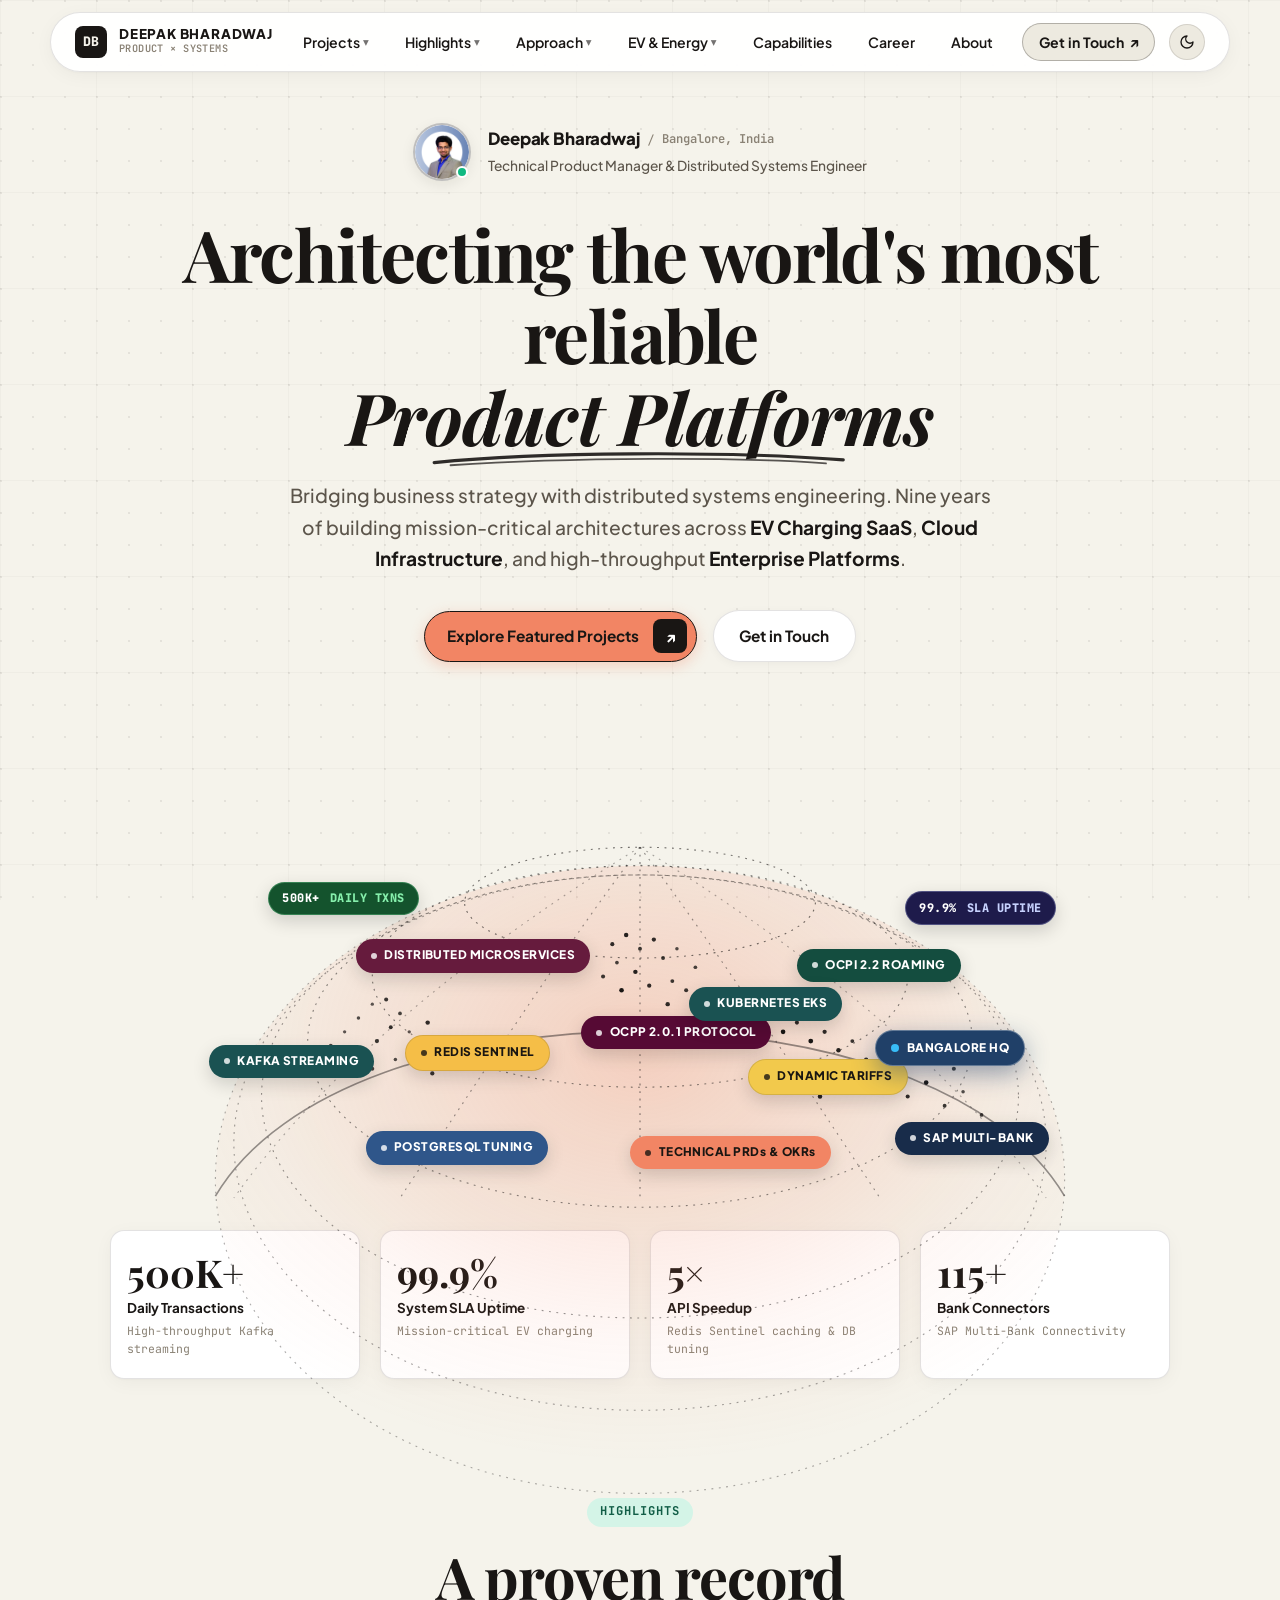
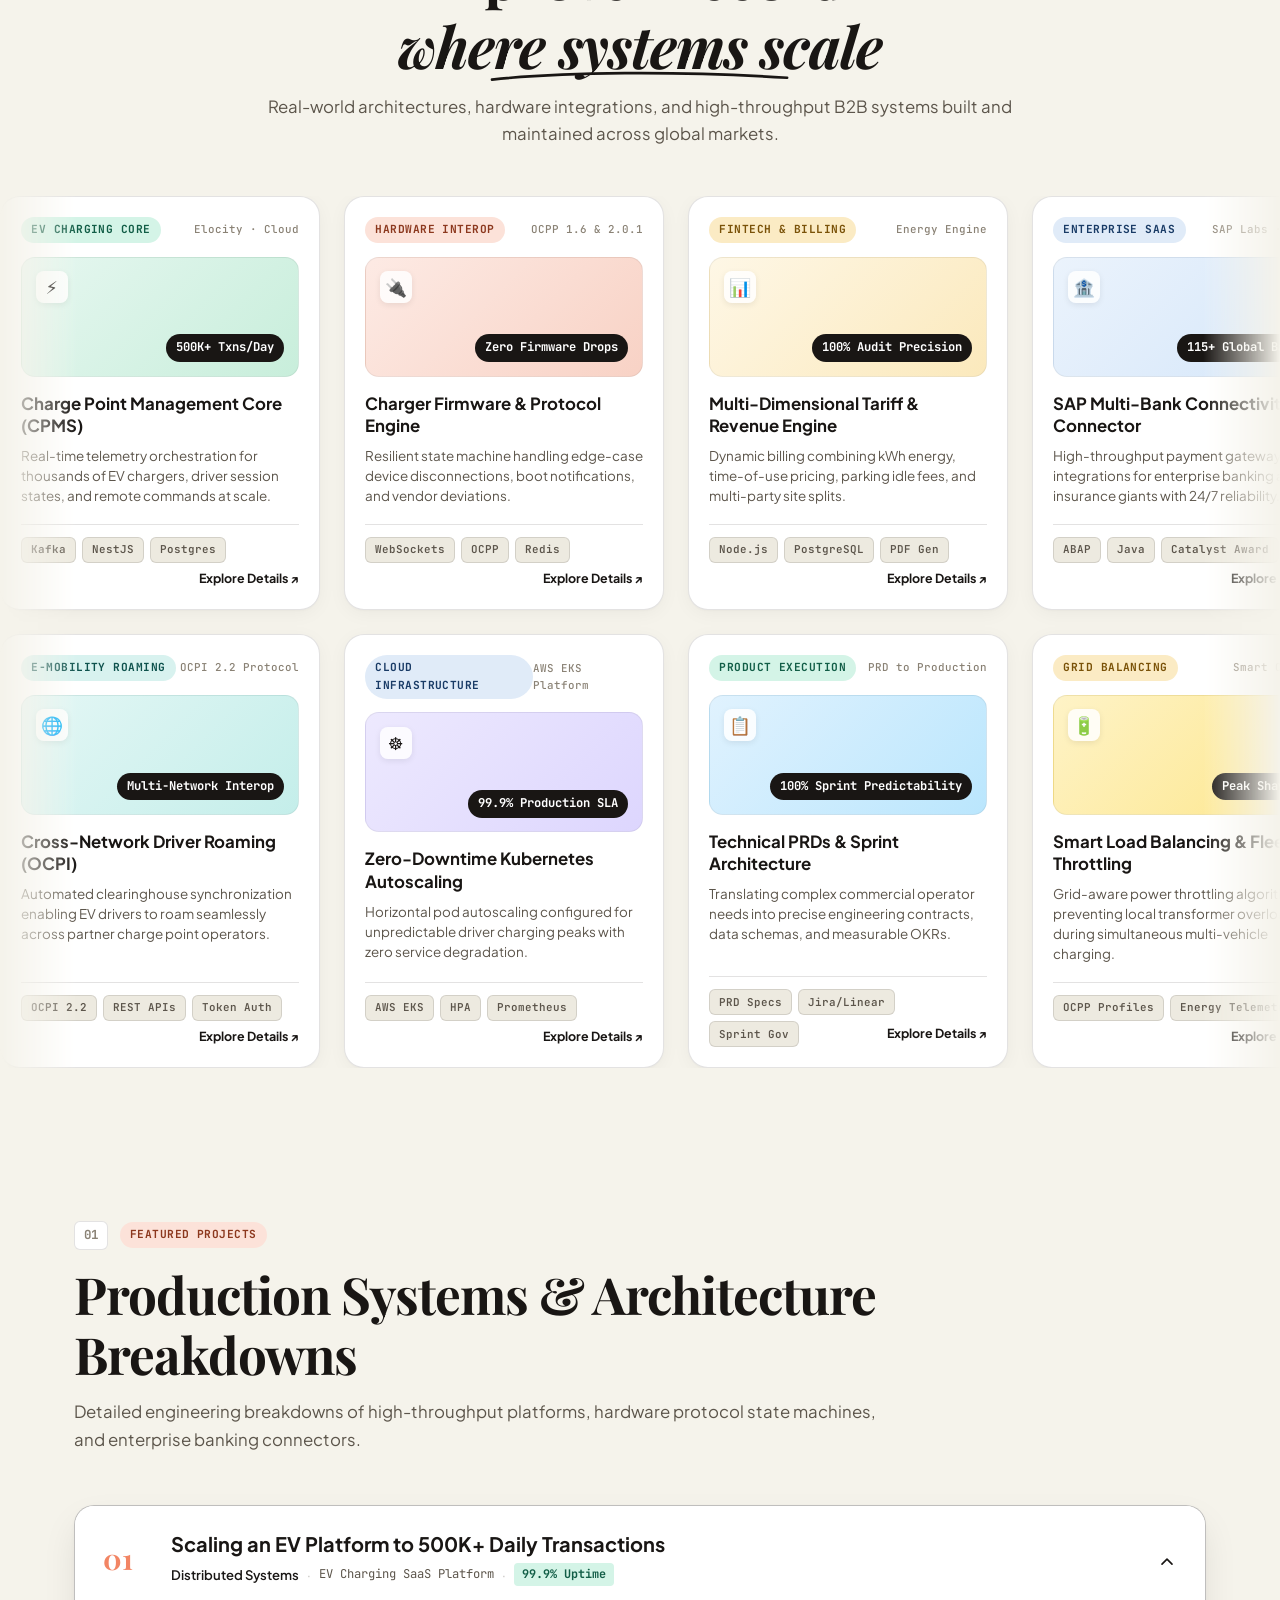
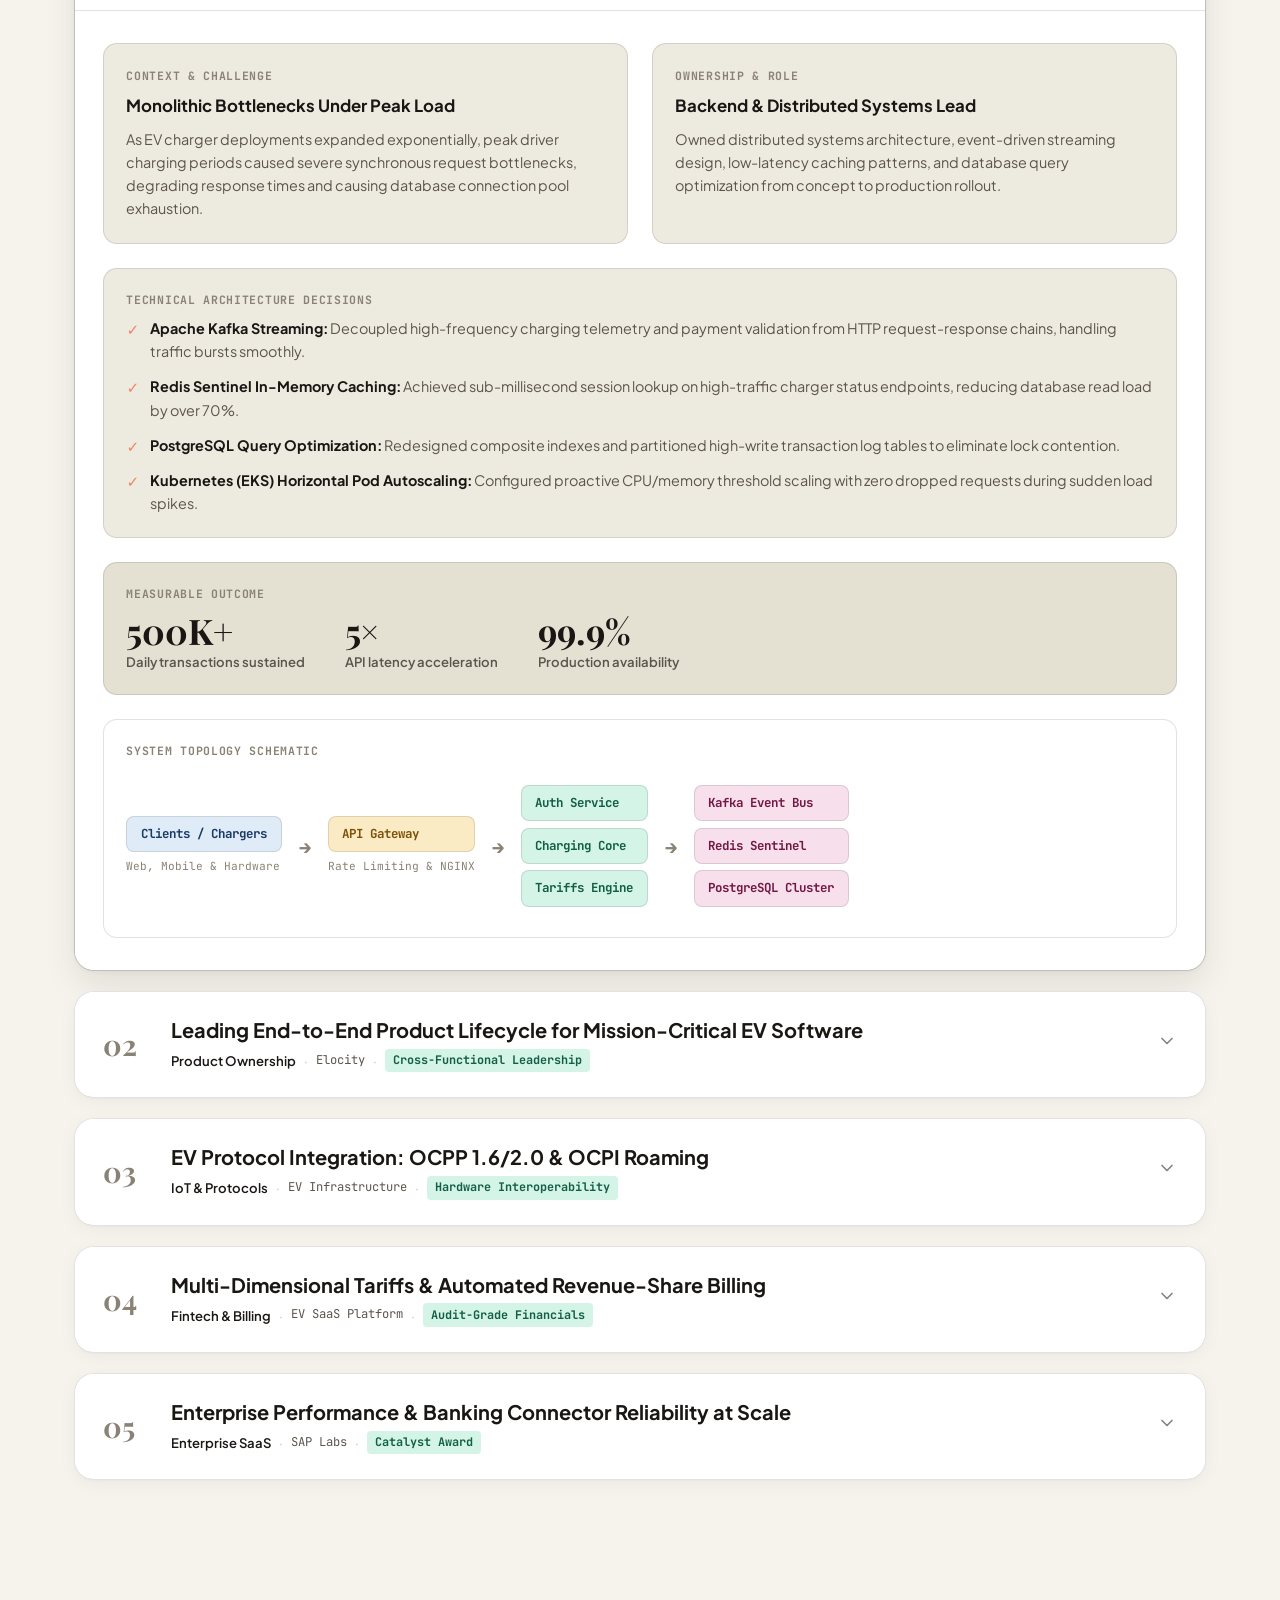
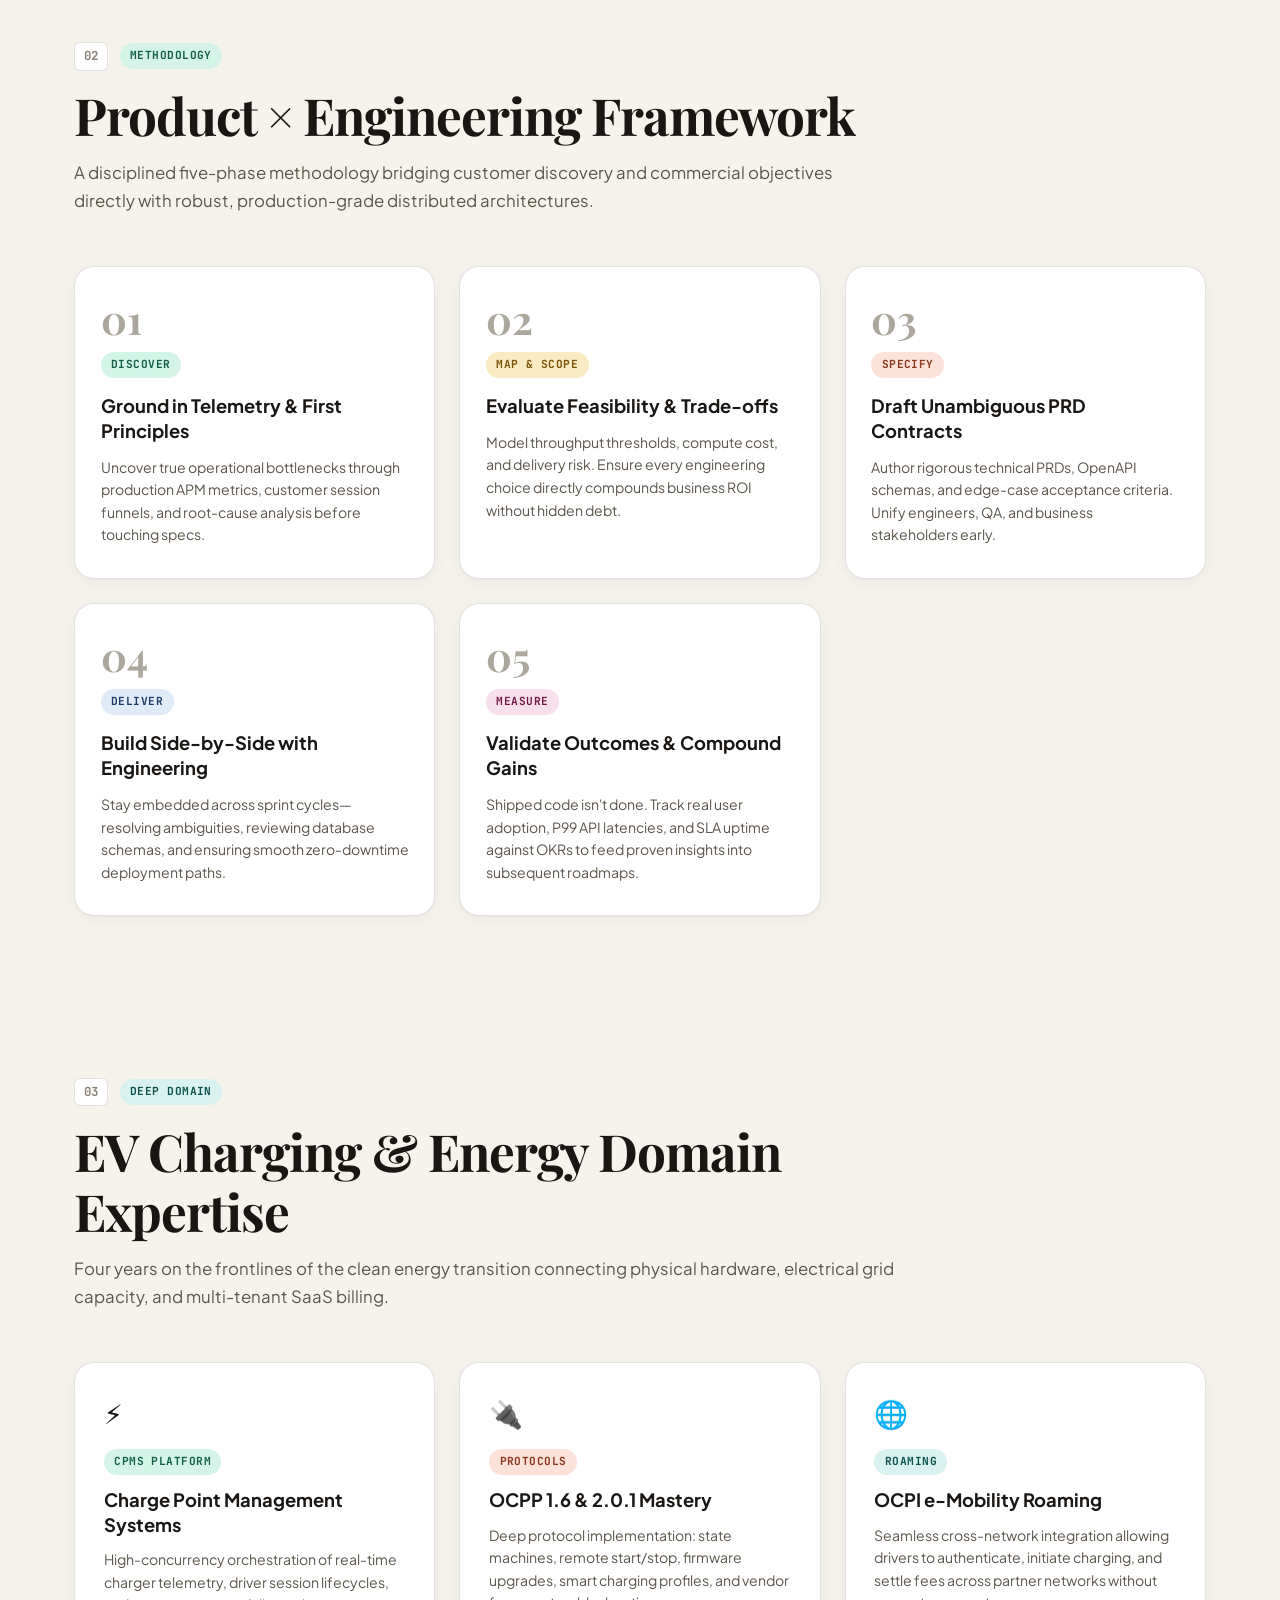
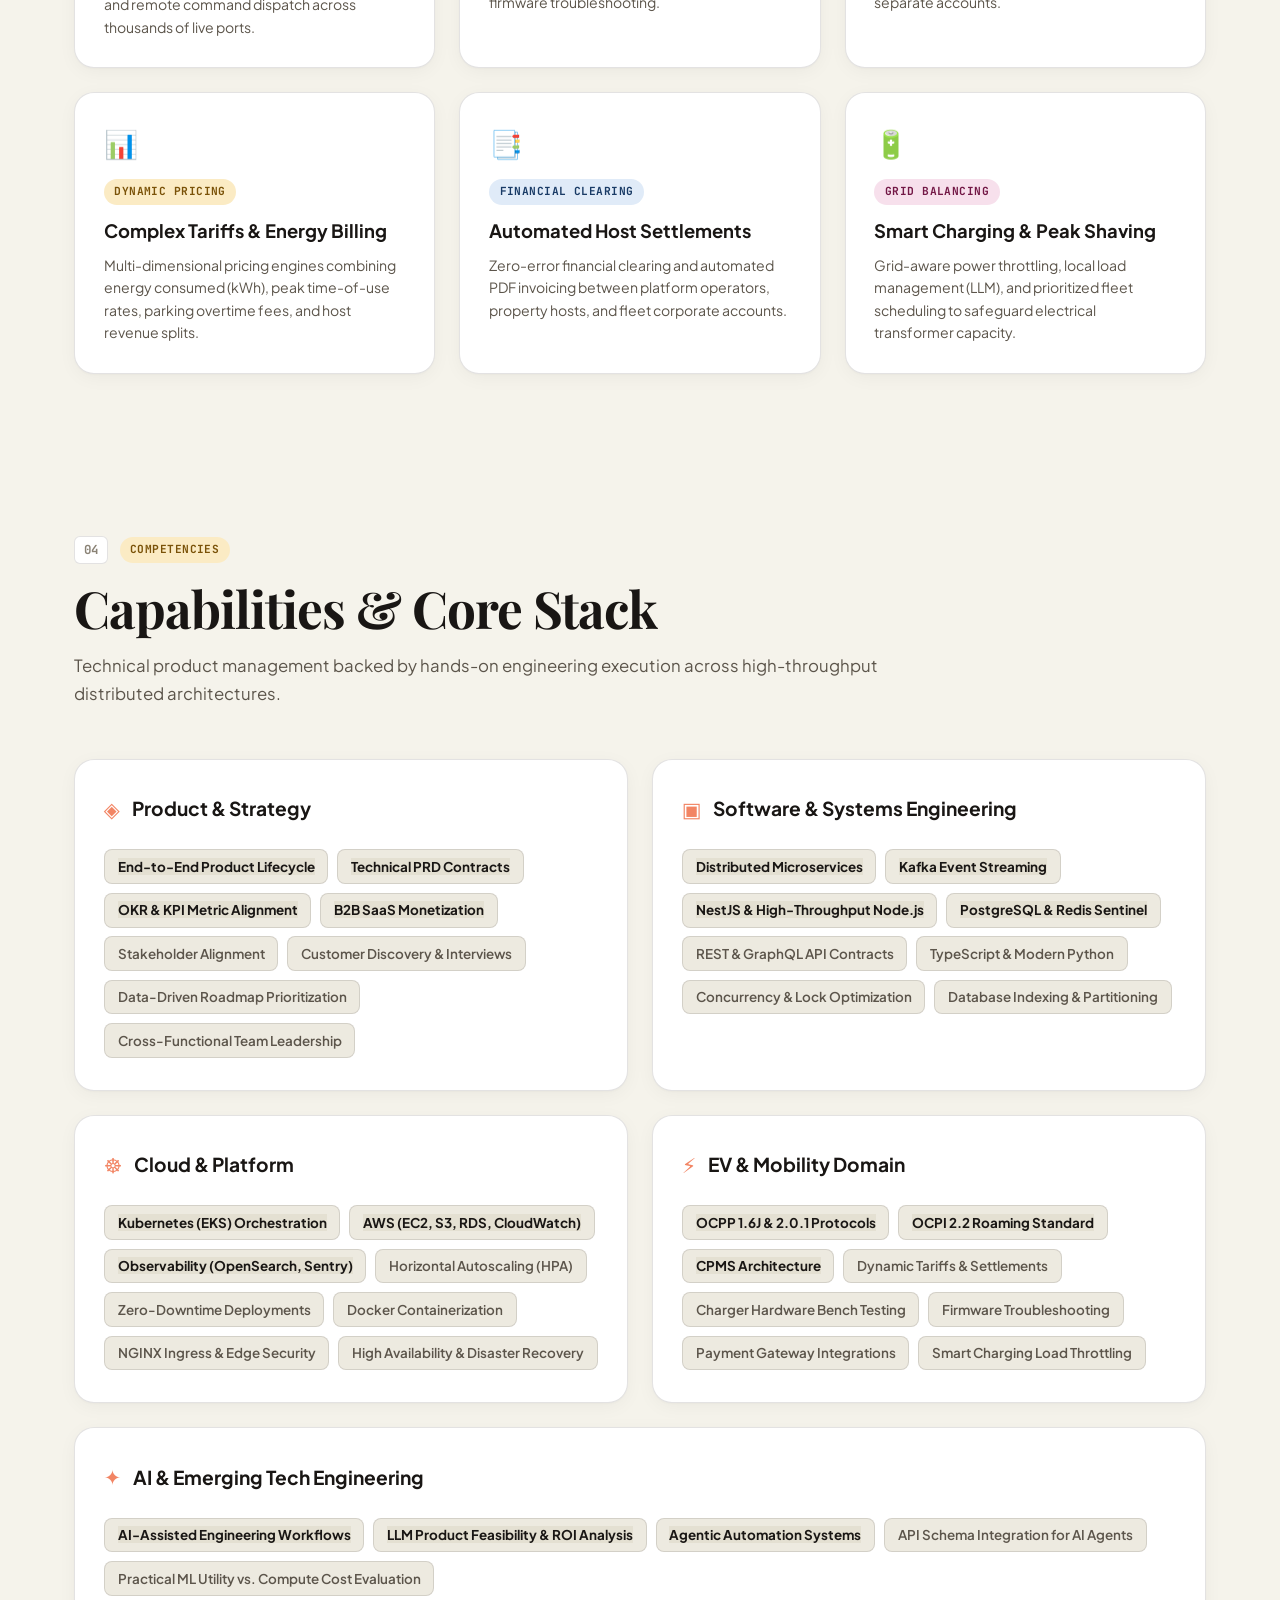
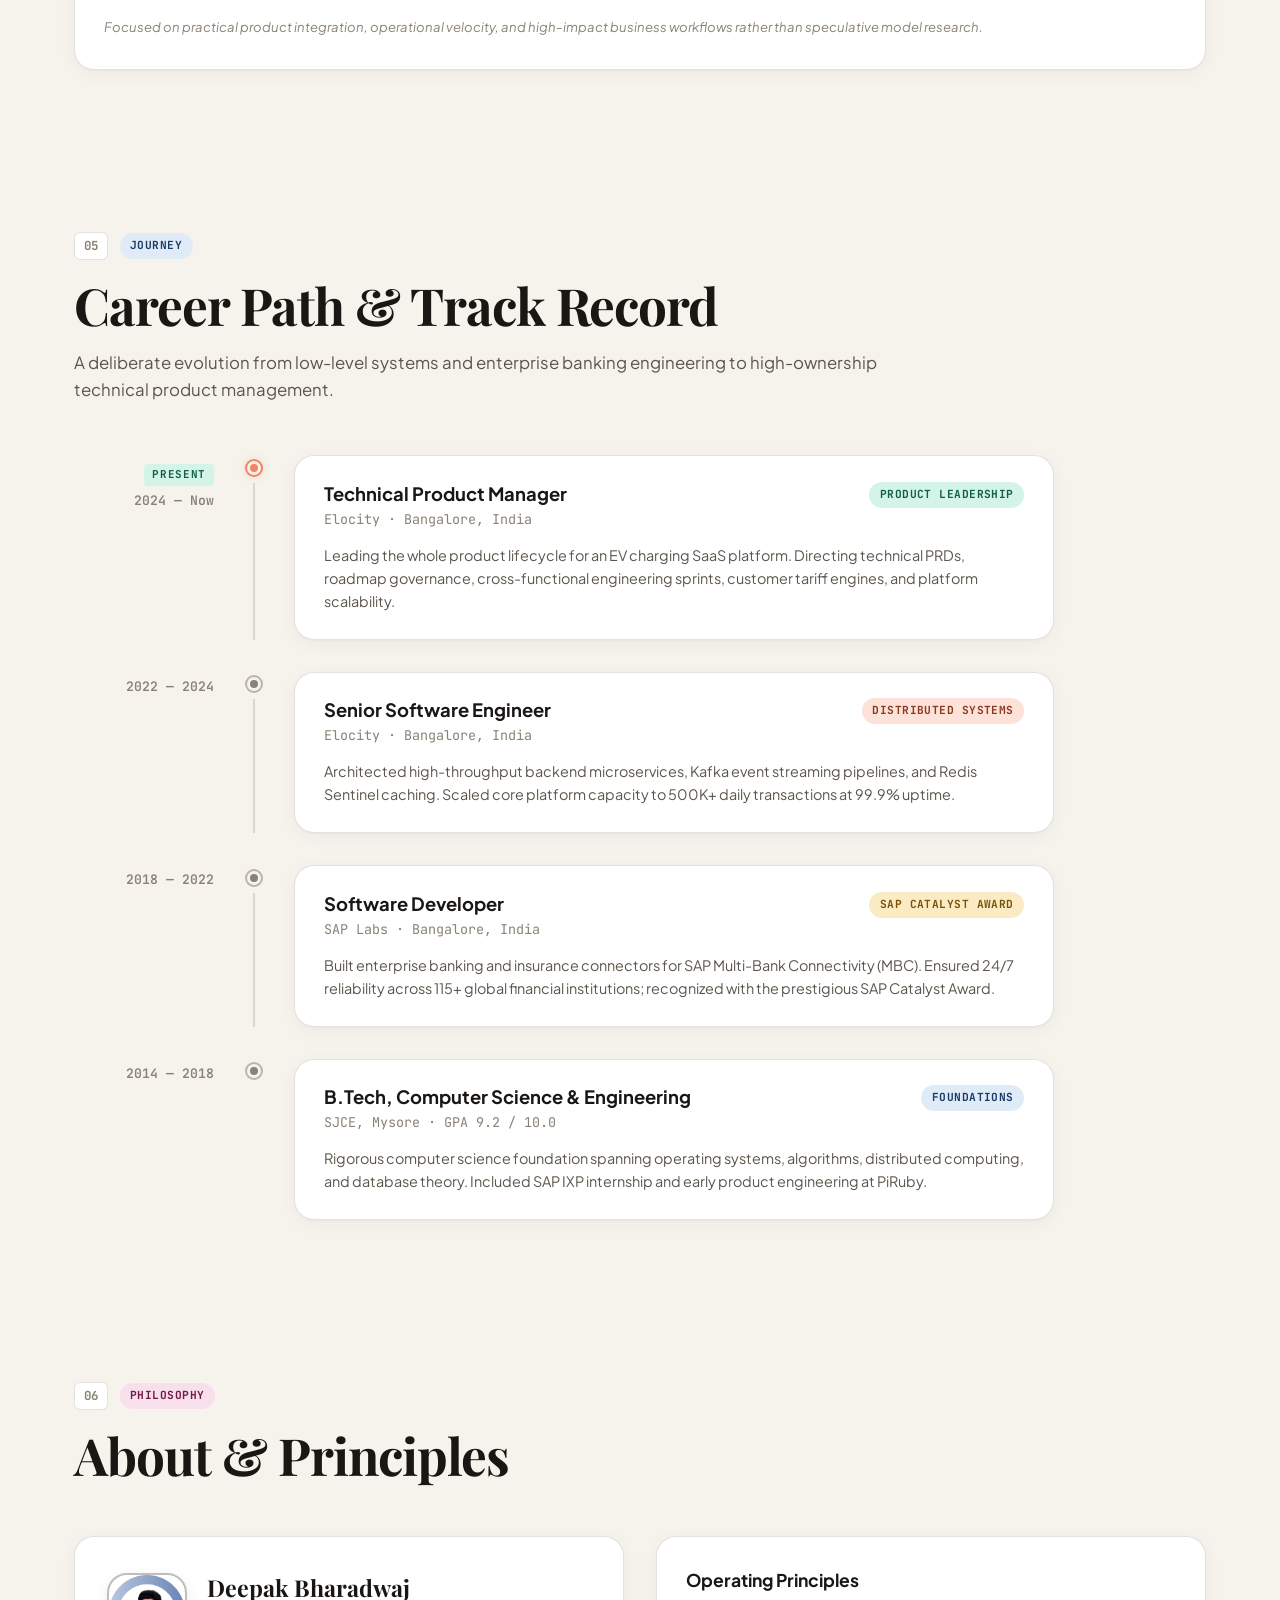
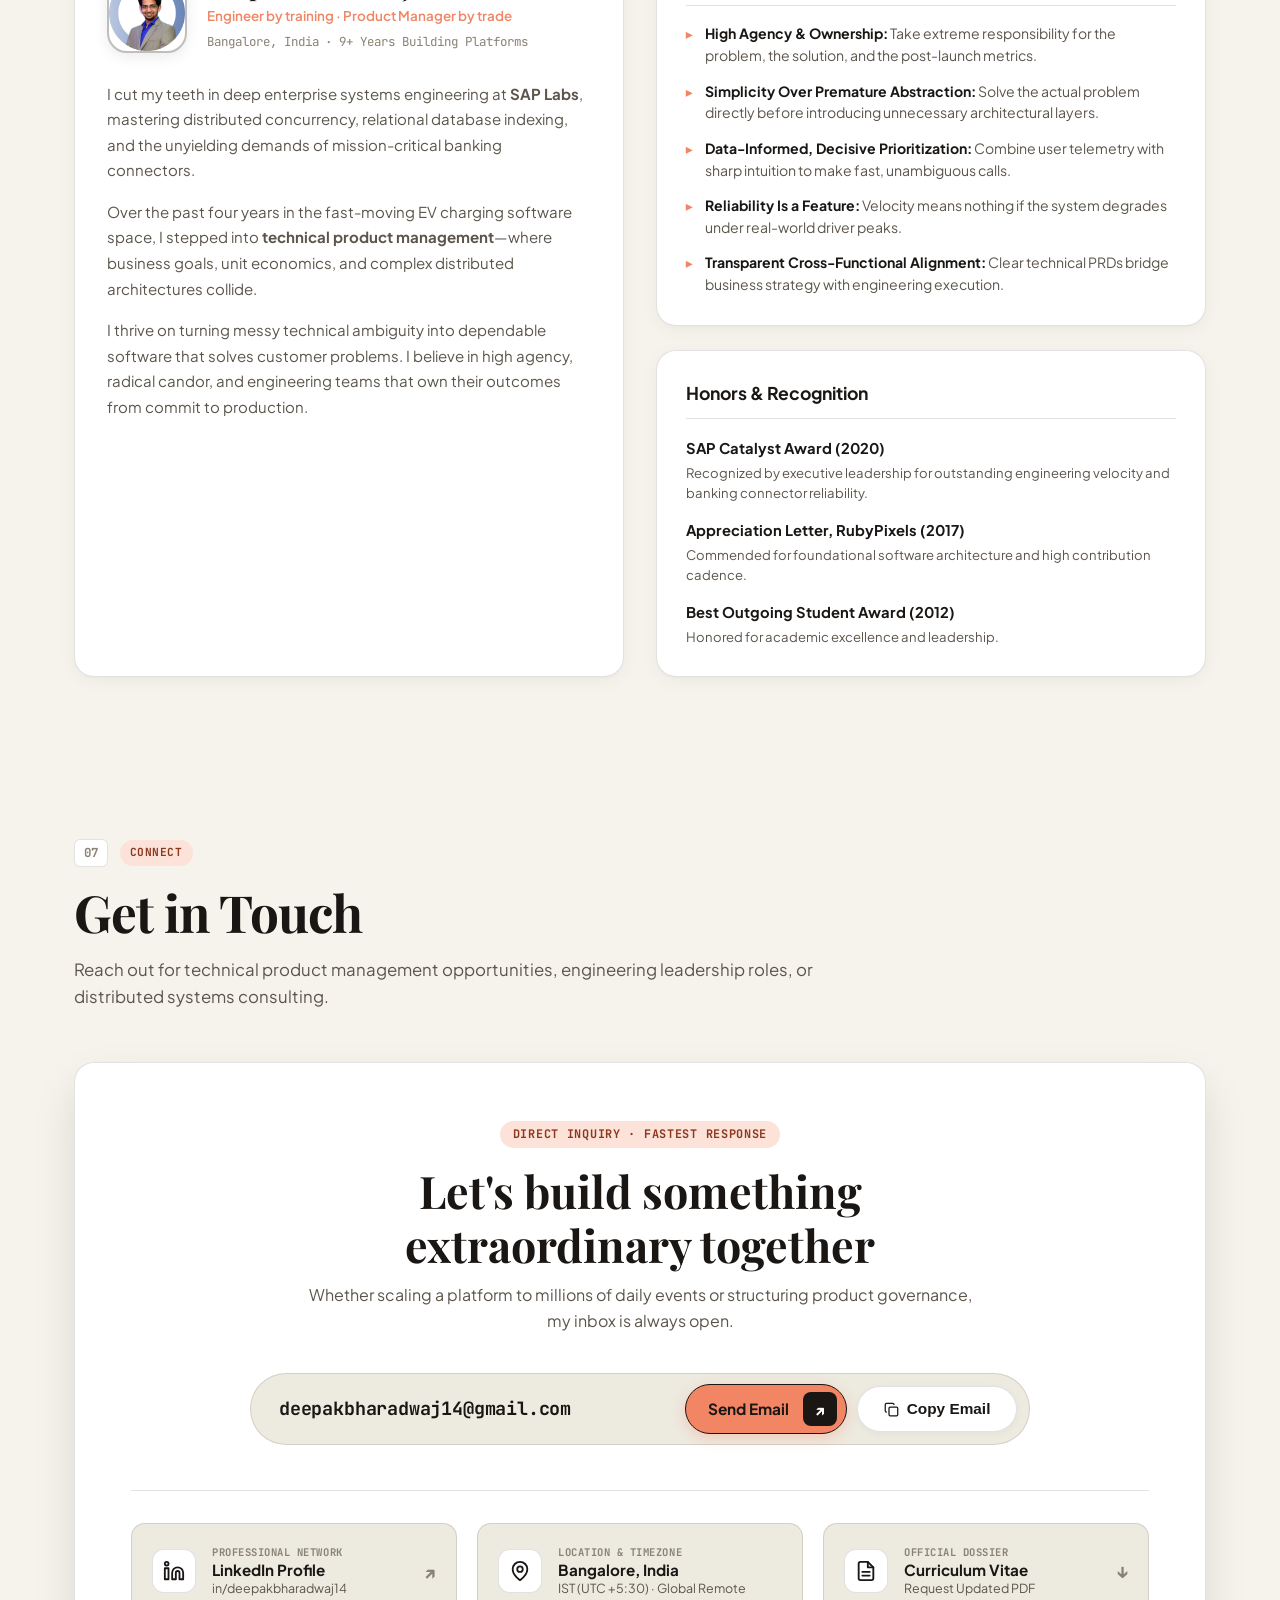
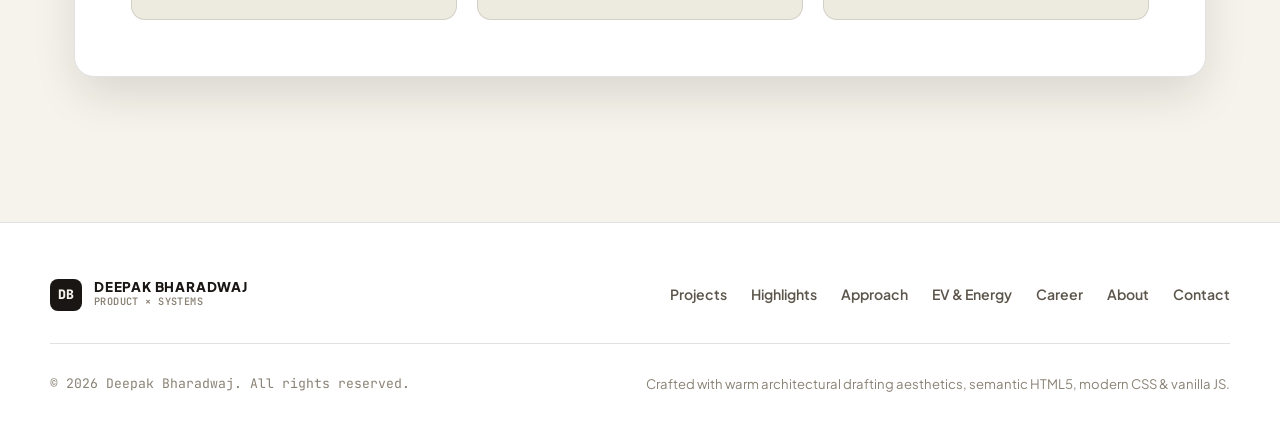
==== commit a5023994: "new design" ====
--- a/index.html
+++ b/index.html
@@ -3,7 +3,7 @@
 <head>
   <meta charset="utf-8">
   <meta name="viewport" content="width=device-width, initial-scale=1">
-  <title>Deepak Bharadwaj — Technical Product Manager &amp; Systems Engineer</title>
+  <title>Deepak Bharadwaj — Technical Product Manager &amp; Distributed Systems Engineer</title>
   <meta name="description" content="Deepak Bharadwaj: Technical Product Manager and systems engineer building reliable, high-throughput B2B platforms across EV charging SaaS, cloud infrastructure, and enterprise software.">
   <meta name="author" content="Deepak Bharadwaj">
   <meta name="robots" content="index, follow">
@@ -25,13 +25,12 @@
   <!-- Google Fonts: Playfair Display (Editorial Serif), Plus Jakarta Sans (Modern Grotesque), JetBrains Mono (Tech) -->
   <link rel="preconnect" href="https://fonts.googleapis.com">
   <link rel="preconnect" href="https://fonts.gstatic.com" crossorigin>
-  <link href="https://fonts.googleapis.com/css2?family=JetBrains+Mono:wght@400;500;600&family=Playfair+Display:ital,wght@0,500;0,600;0,700;0,800;1,500;1,600;1,700&family=Plus+Jakarta+Sans:wght@400;500;600;700;800&display=swap" rel="stylesheet">
+  <link href="https://fonts.googleapis.com/css2?family=JetBrains+Mono:wght@400;500;600;700&family=Playfair+Display:ital,wght@0,500;0,600;0,700;0,800;1,500;1,600;1,700&family=Plus+Jakarta+Sans:wght@400;500;600;700;800&display=swap" rel="stylesheet">
 
   <!-- Theme flash prevention -->
   <script>
     (function () {
       const savedTheme = localStorage.getItem('theme');
-      // Default to light warm cream to showcase the signature editorial aesthetic
       const theme = savedTheme || 'light';
       document.documentElement.setAttribute('data-theme', theme);
     })();
@@ -41,26 +40,17 @@
 </head>
 <body>
 
-  <!-- Blueprint Architectural Grid Pattern -->
+  <!-- Bespoke Engineering Drafting Matrix Background Pattern -->
   <div class="bg-grid-pattern" aria-hidden="true"></div>
 
   <!-- Skip link for keyboard accessibility -->
   <a href="#main" class="skip-link">Skip to main content</a>
 
-  <!-- ═══════════════ TOP ANNOUNCEMENT + PILL NAVBAR ═══════════════ -->
+  <!-- ═══════════════ FLOATING PILL NAVBAR ═══════════════ -->
   <header class="header-shell" id="header">
     <div class="header-container">
       
-      <!-- Top Announcement Ribbon (Burgundy Ribbon from Reference) -->
-      <div class="top-announcement" role="region" aria-label="Announcement">
-        <div class="top-announcement__content">
-          <span class="top-announcement__badge">OPEN TO OPPORTUNITIES</span>
-          <span class="top-announcement__text">Available for Technical Product &amp; Engineering Leadership Roles · Bangalore &amp; Remote</span>
-          <span class="top-announcement__icon">🚀</span>
-        </div>
-      </div>
-
-      <!-- Floating Pill Navigation Bar -->
+      <!-- Floating Capsule Navigation Bar -->
       <nav class="pill-nav" id="pill-nav" aria-label="Primary navigation">
         <a href="#hero" class="nav-brand" aria-label="Deepak Bharadwaj — Home">
           <span class="nav-brand__mark">DB</span>
@@ -72,8 +62,8 @@
 
         <!-- Desktop Navigation Links -->
         <ul class="nav-links" id="nav-menu" role="list">
-          <li><a href="#work" class="nav-link">Work <span class="nav-caret">▾</span></a></li>
-          <li><a href="#marquee-section" class="nav-link">Highlights <span class="nav-caret">▾</span></a></li>
+          <li><a href="#projects" class="nav-link">Projects <span class="nav-caret">▾</span></a></li>
+          <li><a href="#highlights" class="nav-link">Highlights <span class="nav-caret">▾</span></a></li>
           <li><a href="#approach" class="nav-link">Approach <span class="nav-caret">▾</span></a></li>
           <li><a href="#ev-domain" class="nav-link">EV &amp; Energy <span class="nav-caret">▾</span></a></li>
           <li><a href="#capabilities" class="nav-link">Capabilities</a></li>
@@ -125,21 +115,25 @@
     <section class="hero-section" id="hero">
       <div class="hero-container">
 
-        <!-- Author Pill Intro Badge -->
-        <div class="hero-intro-pill">
-          <div class="hero-intro-avatar">
-            <img src="assets/profile-pic.png" alt="Deepak Bharadwaj" width="40" height="40" loading="eager">
-          </div>
-          <div class="hero-intro-text">
-            <span class="hero-intro-name">Deepak Bharadwaj</span>
-            <span class="hero-intro-dot">·</span>
-            <span class="hero-intro-role">Technical PM &amp; Systems Engineer</span>
-            <span class="hero-intro-dot">·</span>
-            <span class="hero-intro-loc">Bangalore, India</span>
+        <!-- Unboxed Editorial Profile Introduction (Not a button!) -->
+        <div class="hero-profile-header">
+          <div class="hero-profile-avatar-frame">
+            <img src="assets/profile-pic.png" alt="Deepak Bharadwaj" class="hero-profile-avatar-img" width="58" height="58" loading="eager">
+            <span class="hero-profile-status-indicator" title="Active in Bangalore"></span>
+          </div>
+          <div class="hero-profile-details">
+            <div class="hero-profile-identity">
+              <span class="hero-profile-name">Deepak Bharadwaj</span>
+              <span class="hero-profile-divider">/</span>
+              <span class="hero-profile-location">Bangalore, India</span>
+            </div>
+            <div class="hero-profile-role-line">
+              Technical Product Manager &amp; Distributed Systems Engineer
+            </div>
           </div>
         </div>
 
-        <!-- Editorial Headline matching the reference design -->
+        <!-- Editorial Headline -->
         <h1 class="hero-title">
           <span class="hero-title-main">Architecting the world's most reliable</span>
           <span class="hero-title-highlight">
@@ -156,10 +150,10 @@
           Bridging business strategy with distributed systems engineering. Nine years of building mission-critical architectures across <strong class="text-accent">EV Charging SaaS</strong>, <strong class="text-accent">Cloud Infrastructure</strong>, and high-throughput <strong class="text-accent">Enterprise Platforms</strong>.
         </p>
 
-        <!-- CTA Action Buttons (Peach / Coral CTA with arrow block + Ghost CTA) -->
+        <!-- CTA Action Buttons -->
         <div class="hero-cta-group">
-          <a href="#work" class="btn-coral">
-            <span class="btn-coral__text">Explore Selected Work</span>
+          <a href="#projects" class="btn-coral">
+            <span class="btn-coral__text">Explore Featured Projects</span>
             <span class="btn-coral__icon" aria-hidden="true">↗</span>
           </a>
           <a href="#contact" class="btn-ghost-editorial">
@@ -167,23 +161,18 @@
           </a>
         </div>
 
-        <!-- ═══════════════ INTERACTIVE DOTTED GLOBE & FLOATING BADGES ═══════════════ -->
-        <div class="globe-stage" id="globe-stage" aria-label="Global platform reach illustration">
+        <!-- ═══════════════ INTERACTIVE DOTTED GLOBE & TECHNICAL KEYWORD BADGES ═══════════════ -->
+        <div class="globe-stage" id="globe-stage" aria-label="Global distributed systems network illustration">
           
           <!-- Dotted Hemisphere Canvas / SVG Graphic -->
           <div class="globe-graphic-wrap">
             <svg class="globe-hemisphere-svg" viewBox="0 0 1000 520" fill="none" xmlns="http://www.w3.org/2000/svg" aria-hidden="true">
               <defs>
-                <!-- Radial gradient for soft sphere illumination -->
                 <radialGradient id="globeGlow" cx="50%" cy="30%" r="65%">
-                  <stop offset="0%" stop-color="var(--globe-glow-color)" stop-opacity="0.35"/>
-                  <stop offset="70%" stop-color="var(--globe-glow-color)" stop-opacity="0.08"/>
+                  <stop offset="0%" stop-color="var(--globe-glow-color)" stop-opacity="0.32"/>
+                  <stop offset="70%" stop-color="var(--globe-glow-color)" stop-opacity="0.06"/>
                   <stop offset="100%" stop-color="var(--globe-glow-color)" stop-opacity="0"/>
                 </radialGradient>
-                <linearGradient id="globeRingFade" x1="0%" y1="0%" x2="0%" y2="100%">
-                  <stop offset="0%" stop-color="currentColor" stop-opacity="0.45"/>
-                  <stop offset="100%" stop-color="currentColor" stop-opacity="0.08"/>
-                </linearGradient>
               </defs>
 
               <!-- Glowing spherical horizon -->
@@ -204,110 +193,107 @@
               <path d="M500 140 C320 250, 160 380, 60 520" stroke="currentColor" stroke-width="1.2" stroke-dasharray="2 6" opacity="0.35"/>
               <path d="M500 140 C680 250, 840 380, 940 520" stroke="currentColor" stroke-width="1.2" stroke-dasharray="2 6" opacity="0.35"/>
 
-              <!-- Stippled Dotted Landmass Clusters (Global Network Nodes) -->
+              <!-- Dotted Landmass Clusters (Global Nodes) -->
               <g class="globe-stipple-cluster" fill="currentColor">
-                <!-- North America cluster -->
-                <circle cx="210" cy="310" r="1.8" opacity="0.7"/><circle cx="225" cy="305" r="2.2" opacity="0.85"/><circle cx="240" cy="320" r="2" opacity="0.8"/><circle cx="195" cy="325" r="1.9" opacity="0.75"/><circle cx="230" cy="335" r="2.1" opacity="0.9"/><circle cx="215" cy="350" r="2.3" opacity="0.85"/><circle cx="250" cy="340" r="1.8" opacity="0.7"/><circle cx="270" cy="330" r="2.4" opacity="0.9"/><circle cx="280" cy="350" r="2" opacity="0.8"/><circle cx="260" cy="365" r="2.2" opacity="0.85"/><circle cx="235" cy="370" r="1.9" opacity="0.75"/><circle cx="210" cy="380" r="2.1" opacity="0.8"/><circle cx="275" cy="385" r="2.3" opacity="0.85"/><circle cx="295" cy="360" r="2" opacity="0.75"/><circle cx="310" cy="375" r="2.2" opacity="0.8"/><circle cx="180" cy="340" r="1.8" opacity="0.7"/><circle cx="165" cy="355" r="2.1" opacity="0.8"/><circle cx="150" cy="365" r="2" opacity="0.75"/>
-                
-                <!-- Europe cluster -->
-                <circle cx="470" cy="245" r="2.2" opacity="0.9"/><circle cx="485" cy="235" r="2.4" opacity="0.95"/><circle cx="500" cy="250" r="2.1" opacity="0.85"/><circle cx="515" cy="240" r="2.3" opacity="0.9"/><circle cx="475" cy="265" r="2" opacity="0.8"/><circle cx="495" cy="275" r="2.4" opacity="0.95"/><circle cx="525" cy="260" r="2.1" opacity="0.85"/><circle cx="540" cy="250" r="1.9" opacity="0.75"/><circle cx="460" cy="280" r="2.2" opacity="0.85"/><circle cx="480" cy="295" r="2.5" opacity="1"/><circle cx="510" cy="290" r="2.3" opacity="0.9"/><circle cx="535" cy="285" r="2.1" opacity="0.85"/><circle cx="560" cy="270" r="2" opacity="0.8"/><circle cx="550" cy="295" r="2.2" opacity="0.85"/><circle cx="530" cy="310" r="2.4" opacity="0.9"/><circle cx="495" cy="320" r="2.1" opacity="0.85"/>
-
-                <!-- Middle East & India cluster -->
-                <circle cx="575" cy="320" r="2.2" opacity="0.85"/><circle cx="590" cy="310" r="2.4" opacity="0.9"/><circle cx="610" cy="325" r="2.1" opacity="0.85"/><circle cx="600" cy="340" r="2.3" opacity="0.9"/><circle cx="625" cy="335" r="2" opacity="0.8"/><circle cx="640" cy="320" r="2.2" opacity="0.85"/><circle cx="655" cy="340" r="2.5" opacity="1"/><circle cx="670" cy="330" r="2.2" opacity="0.9"/><circle cx="685" cy="350" r="2.6" opacity="1"/><circle cx="700" cy="340" r="2.3" opacity="0.9"/><circle cx="715" cy="360" r="2.4" opacity="0.95"/><circle cx="730" cy="350" r="2.1" opacity="0.85"/><circle cx="745" cy="370" r="2.3" opacity="0.9"/><circle cx="700" cy="375" r="2.5" opacity="1"/><circle cx="680" cy="390" r="2.6" opacity="1"/><circle cx="695" cy="410" r="2.4" opacity="0.95"/><circle cx="710" cy="395" r="2.2" opacity="0.9"/><circle cx="735" cy="405" r="2" opacity="0.8"/><circle cx="660" cy="375" r="2.2" opacity="0.85"/>
-
-                <!-- East Asia & Oceania cluster -->
-                <circle cx="765" cy="360" r="2.1" opacity="0.8"/><circle cx="785" cy="350" r="2.3" opacity="0.85"/><circle cx="805" cy="370" r="2" opacity="0.8"/><circle cx="820" cy="360" r="2.4" opacity="0.9"/><circle cx="840" cy="380" r="2.2" opacity="0.85"/><circle cx="810" cy="395" r="2.5" opacity="1"/><circle cx="790" cy="410" r="2.2" opacity="0.9"/><circle cx="830" cy="420" r="2.1" opacity="0.85"/><circle cx="850" cy="405" r="1.9" opacity="0.75"/><circle cx="870" cy="430" r="2" opacity="0.8"/><circle cx="800" cy="445" r="2.3" opacity="0.9"/><circle cx="825" cy="460" r="2.1" opacity="0.85"/><circle cx="855" cy="470" r="1.8" opacity="0.75"/>
+                <circle cx="210" cy="310" r="1.8" opacity="0.7"/><circle cx="225" cy="305" r="2.2" opacity="0.85"/><circle cx="240" cy="320" r="2" opacity="0.8"/><circle cx="195" cy="325" r="1.9" opacity="0.75"/><circle cx="230" cy="335" r="2.1" opacity="0.9"/><circle cx="215" cy="350" r="2.3" opacity="0.85"/><circle cx="250" cy="340" r="1.8" opacity="0.7"/><circle cx="270" cy="330" r="2.4" opacity="0.9"/><circle cx="280" cy="350" r="2" opacity="0.8"/><circle cx="260" cy="365" r="2.2" opacity="0.85"/><circle cx="235" cy="370" r="1.9" opacity="0.75"/><circle cx="210" cy="380" r="2.1" opacity="0.8"/><circle cx="275" cy="385" r="2.3" opacity="0.85"/><circle cx="295" cy="360" r="2" opacity="0.75"/><circle cx="310" cy="375" r="2.2" opacity="0.8"/><circle cx="180" cy="340" r="1.8" opacity="0.7"/><circle cx="165" cy="355" r="2.1" opacity="0.8"/>
+                <circle cx="470" cy="245" r="2.2" opacity="0.9"/><circle cx="485" cy="235" r="2.4" opacity="0.95"/><circle cx="500" cy="250" r="2.1" opacity="0.85"/><circle cx="515" cy="240" r="2.3" opacity="0.9"/><circle cx="475" cy="265" r="2" opacity="0.8"/><circle cx="495" cy="275" r="2.4" opacity="0.95"/><circle cx="525" cy="260" r="2.1" opacity="0.85"/><circle cx="540" cy="250" r="1.9" opacity="0.75"/><circle cx="460" cy="280" r="2.2" opacity="0.85"/><circle cx="480" cy="295" r="2.5" opacity="1"/><circle cx="510" cy="290" r="2.3" opacity="0.9"/><circle cx="535" cy="285" r="2.1" opacity="0.85"/><circle cx="560" cy="270" r="2" opacity="0.8"/><circle cx="550" cy="295" r="2.2" opacity="0.85"/><circle cx="530" cy="310" r="2.4" opacity="0.9"/>
+                <circle cx="575" cy="320" r="2.2" opacity="0.85"/><circle cx="590" cy="310" r="2.4" opacity="0.9"/><circle cx="610" cy="325" r="2.1" opacity="0.85"/><circle cx="600" cy="340" r="2.3" opacity="0.9"/><circle cx="625" cy="335" r="2" opacity="0.8"/><circle cx="640" cy="320" r="2.2" opacity="0.85"/><circle cx="655" cy="340" r="2.5" opacity="1"/><circle cx="670" cy="330" r="2.2" opacity="0.9"/><circle cx="685" cy="350" r="2.6" opacity="1"/><circle cx="700" cy="340" r="2.3" opacity="0.9"/><circle cx="715" cy="360" r="2.4" opacity="0.95"/><circle cx="730" cy="350" r="2.1" opacity="0.85"/><circle cx="745" cy="370" r="2.3" opacity="0.9"/><circle cx="700" cy="375" r="2.5" opacity="1"/><circle cx="680" cy="390" r="2.6" opacity="1"/><circle cx="695" cy="410" r="2.4" opacity="0.95"/><circle cx="710" cy="395" r="2.2" opacity="0.9"/>
+                <circle cx="765" cy="360" r="2.1" opacity="0.8"/><circle cx="785" cy="350" r="2.3" opacity="0.85"/><circle cx="805" cy="370" r="2" opacity="0.8"/><circle cx="820" cy="360" r="2.4" opacity="0.9"/><circle cx="840" cy="380" r="2.2" opacity="0.85"/><circle cx="810" cy="395" r="2.5" opacity="1"/><circle cx="790" cy="410" r="2.2" opacity="0.9"/><circle cx="830" cy="420" r="2.1" opacity="0.85"/><circle cx="850" cy="405" r="1.9" opacity="0.75"/><circle cx="870" cy="430" r="2" opacity="0.8"/>
               </g>
 
-              <!-- Horizon Boundary Curve -->
-              <path d="M40 518 C 180 280, 820 280, 960 518" stroke="currentColor" stroke-width="1.8" opacity="0.5"/>
+              <!-- Horizon Curve -->
+              <path d="M40 518 C 180 280, 820 280, 960 518" stroke="currentColor" stroke-width="1.8" opacity="0.45"/>
             </svg>
           </div>
 
-          <!-- ═══════════════ FLOATING PILL LOCATION & MILESTONE BADGES ═══════════════ -->
-          <!-- Exactly mirroring the screenshot's distinctive colored pill badges! -->
+          <!-- ═══════════════ TECHNICAL KEYWORD BADGES ═══════════════ -->
+          <!-- Replaced city names with Deepak's core technical capabilities & systems! -->
           <div class="globe-badges-overlay" aria-hidden="true">
 
-            <!-- San Francisco (Mustard Gold) -->
-            <div class="geo-pill geo-pill--gold" style="top: 72%; left: 8%;">
+            <!-- Kafka Event Streaming -->
+            <div class="geo-pill geo-pill--teal" style="top: 68%; left: 6%;">
               <span class="geo-pill__dot"></span>
-              <span class="geo-pill__label">SAN FRANCISCO</span>
-              <span class="geo-pill__tooltip">Distributed Cloud Architecture</span>
-            </div>
-
-            <!-- New York (Deep Berry) -->
-            <div class="geo-pill geo-pill--berry" style="top: 48%; left: 24%;">
+              <span class="geo-pill__label">KAFKA STREAMING</span>
+              <span class="geo-pill__tooltip">High-throughput event decoupling for charging events</span>
+            </div>
+
+            <!-- Distributed Microservices -->
+            <div class="geo-pill geo-pill--berry" style="top: 46%; left: 21%;">
               <span class="geo-pill__dot"></span>
-              <span class="geo-pill__label">NEW YORK</span>
-              <span class="geo-pill__tooltip">Enterprise SaaS Clients</span>
-            </div>
-
-            <!-- Chicago (Teal) -->
-            <div class="geo-pill geo-pill--teal" style="top: 68%; left: 28%;">
+              <span class="geo-pill__label">DISTRIBUTED MICROSERVICES</span>
+              <span class="geo-pill__tooltip">Modular services scaled on NestJS &amp; Docker</span>
+            </div>
+
+            <!-- Redis Sentinel Caching -->
+            <div class="geo-pill geo-pill--gold" style="top: 66%; left: 26%;">
               <span class="geo-pill__dot"></span>
-              <span class="geo-pill__label">CHICAGO</span>
-            </div>
-
-            <!-- Miami (Slate Blue) -->
-            <div class="geo-pill geo-pill--blue" style="top: 86%; left: 25%;">
+              <span class="geo-pill__label">REDIS SENTINEL</span>
+              <span class="geo-pill__tooltip">Sub-millisecond driver session lookups</span>
+            </div>
+
+            <!-- PostgreSQL Optimization -->
+            <div class="geo-pill geo-pill--blue" style="top: 86%; left: 22%;">
               <span class="geo-pill__dot"></span>
-              <span class="geo-pill__label">MIAMI</span>
-            </div>
-
-            <!-- London (Wine Burgundy) -->
-            <div class="geo-pill geo-pill--wine" style="top: 65%; left: 45%;">
+              <span class="geo-pill__label">POSTGRESQL TUNING</span>
+              <span class="geo-pill__tooltip">Optimized composite indexing &amp; partition locks</span>
+            </div>
+
+            <!-- OCPP 2.0.1 Protocol -->
+            <div class="geo-pill geo-pill--wine" style="top: 62%; left: 44%;">
               <span class="geo-pill__dot"></span>
-              <span class="geo-pill__label">LONDON</span>
-              <span class="geo-pill__tooltip">OCPI Roaming Clearing</span>
-            </div>
-
-            <!-- Berlin (Ochre Gold) -->
-            <div class="geo-pill geo-pill--yellow" style="top: 72%; left: 63%;">
+              <span class="geo-pill__label">OCPP 2.0.1 PROTOCOL</span>
+              <span class="geo-pill__tooltip">Hardware state machines &amp; device interop</span>
+            </div>
+
+            <!-- Dynamic Tariffs Engine -->
+            <div class="geo-pill geo-pill--yellow" style="top: 71%; left: 61%;">
               <span class="geo-pill__dot"></span>
-              <span class="geo-pill__label">BERLIN</span>
-              <span class="geo-pill__tooltip">Hardware Protocol Interop</span>
-            </div>
-
-            <!-- Warsaw (Deep Forest) -->
-            <div class="geo-pill geo-pill--forest" style="top: 50%; left: 68%;">
+              <span class="geo-pill__label">DYNAMIC TARIFFS</span>
+              <span class="geo-pill__tooltip">Multi-dimensional pricing &amp; host settlements</span>
+            </div>
+
+            <!-- OCPI 2.2 Roaming -->
+            <div class="geo-pill geo-pill--forest" style="top: 48%; left: 66%;">
               <span class="geo-pill__dot"></span>
-              <span class="geo-pill__label">WARSAW</span>
-            </div>
-
-            <!-- Dubai (Sea Teal) -->
-            <div class="geo-pill geo-pill--teal" style="top: 57%; left: 57%;">
+              <span class="geo-pill__label">OCPI 2.2 ROAMING</span>
+              <span class="geo-pill__tooltip">Cross-network e-mobility synchronization</span>
+            </div>
+
+            <!-- Kubernetes EKS Autoscaling -->
+            <div class="geo-pill geo-pill--teal" style="top: 56%; left: 55%;">
               <span class="geo-pill__dot"></span>
-              <span class="geo-pill__label">DUBAI</span>
-              <span class="geo-pill__tooltip">High-Volume Fleet Deployments</span>
-            </div>
-
-            <!-- Bengaluru (Royal Navy - Home Base / Accent) -->
-            <div class="geo-pill geo-pill--navy geo-pill--primary" style="top: 66%; left: 75%;">
+              <span class="geo-pill__label">KUBERNETES EKS</span>
+              <span class="geo-pill__tooltip">Horizontal Pod Autoscaling with zero downtime</span>
+            </div>
+
+            <!-- Bangalore R&D HQ (Home Base) -->
+            <div class="geo-pill geo-pill--navy geo-pill--primary" style="top: 65%; left: 74%;">
               <span class="geo-pill__pulse"></span>
-              <span class="geo-pill__label">BENGALURU</span>
-              <span class="geo-pill__tooltip">R&amp;D Hub · Engineering HQ</span>
-            </div>
-
-            <!-- Singapore (Deep Cobalt) -->
-            <div class="geo-pill geo-pill--navy" style="top: 85%; left: 80%;">
+              <span class="geo-pill__label">BANGALORE HQ</span>
+              <span class="geo-pill__tooltip">Engineering R&amp;D Hub · Global Product Delivery</span>
+            </div>
+
+            <!-- SAP Multi-Bank Connectivity -->
+            <div class="geo-pill geo-pill--navy" style="top: 84%; left: 76%;">
               <span class="geo-pill__dot"></span>
-              <span class="geo-pill__label">SINGAPORE</span>
-              <span class="geo-pill__tooltip">Asia-Pacific Telemetry</span>
-            </div>
-
-            <!-- Melbourne (Coral Peach) -->
-            <div class="geo-pill geo-pill--coral" style="top: 88%; left: 51%;">
+              <span class="geo-pill__label">SAP MULTI-BANK</span>
+              <span class="geo-pill__tooltip">115+ international bank integrations · Catalyst Award</span>
+            </div>
+
+            <!-- Technical PRDs & OKRs -->
+            <div class="geo-pill geo-pill--coral" style="top: 87%; left: 49%;">
               <span class="geo-pill__dot"></span>
-              <span class="geo-pill__label">MELBOURNE</span>
-            </div>
-
-            <!-- Scale & Engineering Milestone Badges -->
-            <div class="geo-pill geo-pill--milestone geo-pill--emerald" style="top: 36%; left: 14%;">
+              <span class="geo-pill__label">TECHNICAL PRDs &amp; OKRs</span>
+              <span class="geo-pill__tooltip">Rigorous product specs bridging code and business</span>
+            </div>
+
+            <!-- Scale & Production SLA Milestones -->
+            <div class="geo-pill geo-pill--milestone geo-pill--emerald" style="top: 34%; left: 12%;">
               <span class="geo-pill__metric">500K+</span>
               <span class="geo-pill__label">DAILY TXNS</span>
             </div>
 
-            <div class="geo-pill geo-pill--milestone geo-pill--indigo" style="top: 38%; left: 79%;">
+            <div class="geo-pill geo-pill--milestone geo-pill--indigo" style="top: 36%; left: 77%;">
               <span class="geo-pill__metric">99.9%</span>
               <span class="geo-pill__label">SLA UPTIME</span>
             </div>
@@ -343,11 +329,10 @@
     </section>
 
     <!-- ═══════════════ HORIZONTAL MOVING CARDS SECTION (MARQUEE) ═══════════════ -->
-    <!-- Matches Screenshot 2: "A global home / where you belong" with moving cards -->
-    <section class="marquee-section" id="marquee-section" aria-label="Featured Systems and Architecture Highlights">
+    <section class="marquee-section" id="highlights" aria-label="Featured Systems and Architecture Highlights">
       <div class="section-container">
         
-        <!-- Section Header matching Screenshot 2 -->
+        <!-- Section Header -->
         <div class="section-center-head">
           <span class="badge-mint">HIGHLIGHTS</span>
           <h2 class="section-title-editorial">
@@ -389,7 +374,7 @@
                 <span class="tech-pill">Kafka</span>
                 <span class="tech-pill">NestJS</span>
                 <span class="tech-pill">Postgres</span>
-                <a href="#case-platform-scale" class="scroll-card__link">Case Study ↗</a>
+                <a href="#case-platform-scale" class="scroll-card__link">Explore Details ↗</a>
               </div>
             </article>
 
@@ -409,7 +394,7 @@
                 <span class="tech-pill">WebSockets</span>
                 <span class="tech-pill">OCPP</span>
                 <span class="tech-pill">Redis</span>
-                <a href="#case-ev-interop" class="scroll-card__link">Case Study ↗</a>
+                <a href="#case-ev-interop" class="scroll-card__link">Explore Details ↗</a>
               </div>
             </article>
 
@@ -429,7 +414,7 @@
                 <span class="tech-pill">Node.js</span>
                 <span class="tech-pill">PostgreSQL</span>
                 <span class="tech-pill">PDF Gen</span>
-                <a href="#case-billing-tariffs" class="scroll-card__link">Case Study ↗</a>
+                <a href="#case-billing-tariffs" class="scroll-card__link">Explore Details ↗</a>
               </div>
             </article>
 
@@ -449,7 +434,7 @@
                 <span class="tech-pill">ABAP</span>
                 <span class="tech-pill">Java</span>
                 <span class="tech-pill">Catalyst Award</span>
-                <a href="#case-enterprise-sap" class="scroll-card__link">Case Study ↗</a>
+                <a href="#case-enterprise-sap" class="scroll-card__link">Explore Details ↗</a>
               </div>
             </article>
 
@@ -469,7 +454,7 @@
                 <span class="tech-pill">Kafka</span>
                 <span class="tech-pill">Redis Sentinel</span>
                 <span class="tech-pill">Docker</span>
-                <a href="#case-platform-scale" class="scroll-card__link">Case Study ↗</a>
+                <a href="#case-platform-scale" class="scroll-card__link">Explore Details ↗</a>
               </div>
             </article>
 
@@ -492,7 +477,7 @@
                 <span class="tech-pill">Kafka</span>
                 <span class="tech-pill">NestJS</span>
                 <span class="tech-pill">Postgres</span>
-                <a href="#case-platform-scale" class="scroll-card__link">Case Study ↗</a>
+                <a href="#case-platform-scale" class="scroll-card__link">Explore Details ↗</a>
               </div>
             </article>
 
@@ -511,7 +496,7 @@
                 <span class="tech-pill">WebSockets</span>
                 <span class="tech-pill">OCPP</span>
                 <span class="tech-pill">Redis</span>
-                <a href="#case-ev-interop" class="scroll-card__link">Case Study ↗</a>
+                <a href="#case-ev-interop" class="scroll-card__link">Explore Details ↗</a>
               </div>
             </article>
 
@@ -530,7 +515,7 @@
                 <span class="tech-pill">Node.js</span>
                 <span class="tech-pill">PostgreSQL</span>
                 <span class="tech-pill">PDF Gen</span>
-                <a href="#case-billing-tariffs" class="scroll-card__link">Case Study ↗</a>
+                <a href="#case-billing-tariffs" class="scroll-card__link">Explore Details ↗</a>
               </div>
             </article>
 
@@ -549,7 +534,7 @@
                 <span class="tech-pill">ABAP</span>
                 <span class="tech-pill">Java</span>
                 <span class="tech-pill">Catalyst Award</span>
-                <a href="#case-enterprise-sap" class="scroll-card__link">Case Study ↗</a>
+                <a href="#case-enterprise-sap" class="scroll-card__link">Explore Details ↗</a>
               </div>
             </article>
 
@@ -568,7 +553,7 @@
                 <span class="tech-pill">Kafka</span>
                 <span class="tech-pill">Redis Sentinel</span>
                 <span class="tech-pill">Docker</span>
-                <a href="#case-platform-scale" class="scroll-card__link">Case Study ↗</a>
+                <a href="#case-platform-scale" class="scroll-card__link">Explore Details ↗</a>
               </div>
             </article>
           </div>
@@ -594,7 +579,7 @@
                 <span class="tech-pill">OCPI 2.2</span>
                 <span class="tech-pill">REST APIs</span>
                 <span class="tech-pill">Token Auth</span>
-                <a href="#case-ev-interop" class="scroll-card__link">Case Study ↗</a>
+                <a href="#case-ev-interop" class="scroll-card__link">Explore Details ↗</a>
               </div>
             </article>
 
@@ -614,7 +599,7 @@
                 <span class="tech-pill">AWS EKS</span>
                 <span class="tech-pill">HPA</span>
                 <span class="tech-pill">Prometheus</span>
-                <a href="#case-platform-scale" class="scroll-card__link">Case Study ↗</a>
+                <a href="#case-platform-scale" class="scroll-card__link">Explore Details ↗</a>
               </div>
             </article>
 
@@ -634,7 +619,7 @@
                 <span class="tech-pill">PRD Specs</span>
                 <span class="tech-pill">Jira/Linear</span>
                 <span class="tech-pill">Sprint Gov</span>
-                <a href="#case-product-lifecycle" class="scroll-card__link">Case Study ↗</a>
+                <a href="#case-product-lifecycle" class="scroll-card__link">Explore Details ↗</a>
               </div>
             </article>
 
@@ -653,7 +638,7 @@
               <div class="scroll-card__footer">
                 <span class="tech-pill">OCPP Profiles</span>
                 <span class="tech-pill">Energy Telemetry</span>
-                <a href="#ev-domain" class="scroll-card__link">Details ↗</a>
+                <a href="#ev-domain" class="scroll-card__link">Explore Details ↗</a>
               </div>
             </article>
 
@@ -673,7 +658,7 @@
                 <span class="tech-pill">OpenSearch</span>
                 <span class="tech-pill">Sentry</span>
                 <span class="tech-pill">Grafana</span>
-                <a href="#capabilities" class="scroll-card__link">Details ↗</a>
+                <a href="#capabilities" class="scroll-card__link">Explore Details ↗</a>
               </div>
             </article>
 
@@ -696,7 +681,7 @@
                 <span class="tech-pill">OCPI 2.2</span>
                 <span class="tech-pill">REST APIs</span>
                 <span class="tech-pill">Token Auth</span>
-                <a href="#case-ev-interop" class="scroll-card__link">Case Study ↗</a>
+                <a href="#case-ev-interop" class="scroll-card__link">Explore Details ↗</a>
               </div>
             </article>
 
@@ -715,7 +700,7 @@
                 <span class="tech-pill">AWS EKS</span>
                 <span class="tech-pill">HPA</span>
                 <span class="tech-pill">Prometheus</span>
-                <a href="#case-platform-scale" class="scroll-card__link">Case Study ↗</a>
+                <a href="#case-platform-scale" class="scroll-card__link">Explore Details ↗</a>
               </div>
             </article>
 
@@ -734,7 +719,7 @@
                 <span class="tech-pill">PRD Specs</span>
                 <span class="tech-pill">Jira/Linear</span>
                 <span class="tech-pill">Sprint Gov</span>
-                <a href="#case-product-lifecycle" class="scroll-card__link">Case Study ↗</a>
+                <a href="#case-product-lifecycle" class="scroll-card__link">Explore Details ↗</a>
               </div>
             </article>
 
@@ -752,7 +737,7 @@
               <div class="scroll-card__footer">
                 <span class="tech-pill">OCPP Profiles</span>
                 <span class="tech-pill">Energy Telemetry</span>
-                <a href="#ev-domain" class="scroll-card__link">Details ↗</a>
+                <a href="#ev-domain" class="scroll-card__link">Explore Details ↗</a>
               </div>
             </article>
 
@@ -771,7 +756,7 @@
                 <span class="tech-pill">OpenSearch</span>
                 <span class="tech-pill">Sentry</span>
                 <span class="tech-pill">Grafana</span>
-                <a href="#capabilities" class="scroll-card__link">Details ↗</a>
+                <a href="#capabilities" class="scroll-card__link">Explore Details ↗</a>
               </div>
             </article>
           </div>
@@ -781,24 +766,24 @@
       </div>
     </section>
 
-    <!-- ═══════════════ SELECTED WORK (CASE STUDIES) ═══════════════ -->
-    <section class="section-editorial work-section" id="work">
+    <!-- ═══════════════ FEATURED PROJECTS (ARCHITECTURE DEEP DIVES) ═══════════════ -->
+    <section class="section-editorial work-section" id="projects">
       <div class="section-container">
         
         <header class="section-head">
           <div class="section-tag-row">
             <span class="section-index-badge">01</span>
-            <span class="pill-tag pill-tag--coral">SELECTED WORK</span>
-          </div>
-          <h2 class="section-heading-editorial">Deep Technical Case Studies</h2>
+            <span class="pill-tag pill-tag--coral">FEATURED PROJECTS</span>
+          </div>
+          <h2 class="section-heading-editorial">Production Systems &amp; Architecture Breakdowns</h2>
           <p class="section-desc-editorial">
-            Detailed breakdowns of production platforms scaled to hundreds of thousands of daily events, complex hardware integrations, and enterprise financial connectors.
+            Detailed engineering breakdowns of high-throughput platforms, hardware protocol state machines, and enterprise banking connectors.
           </p>
         </header>
 
         <div class="cases-editorial">
 
-          <!-- Case 1: Scaling an EV Platform -->
+          <!-- Project 1: Scaling an EV Platform -->
           <article class="case-card is-open" id="case-platform-scale">
             <div class="case-card__header" role="button" tabindex="0" aria-expanded="true">
               <div class="case-card__num">01</div>
@@ -891,7 +876,7 @@
             </div>
           </article>
 
-          <!-- Case 2: Product Lifecycle Leadership -->
+          <!-- Project 2: Product Lifecycle Leadership -->
           <article class="case-card" id="case-product-lifecycle">
             <div class="case-card__header" role="button" tabindex="0" aria-expanded="false">
               <div class="case-card__num">02</div>
@@ -954,7 +939,7 @@
             </div>
           </article>
 
-          <!-- Case 3: EV Protocol Integration (OCPP & OCPI) -->
+          <!-- Project 3: EV Protocol Integration (OCPP & OCPI) -->
           <article class="case-card" id="case-ev-interop">
             <div class="case-card__header" role="button" tabindex="0" aria-expanded="false">
               <div class="case-card__num">03</div>
@@ -1013,7 +998,7 @@
             </div>
           </article>
 
-          <!-- Case 4: Multi-Dimensional Tariffs & Billing -->
+          <!-- Project 4: Multi-Dimensional Tariffs & Billing -->
           <article class="case-card" id="case-billing-tariffs">
             <div class="case-card__header" role="button" tabindex="0" aria-expanded="false">
               <div class="case-card__num">04</div>
@@ -1072,7 +1057,7 @@
             </div>
           </article>
 
-          <!-- Case 5: Enterprise SAP Performance & Reliability -->
+          <!-- Project 5: Enterprise SAP Performance & Reliability -->
           <article class="case-card" id="case-enterprise-sap">
             <div class="case-card__header" role="button" tabindex="0" aria-expanded="false">
               <div class="case-card__num">05</div>
@@ -1677,8 +1662,8 @@
           </div>
         </a>
         <div class="footer-quick-links">
-          <a href="#work">Work</a>
-          <a href="#marquee-section">Highlights</a>
+          <a href="#projects">Projects</a>
+          <a href="#highlights">Highlights</a>
           <a href="#approach">Approach</a>
           <a href="#ev-domain">EV &amp; Energy</a>
           <a href="#career">Career</a>
@@ -1688,7 +1673,7 @@
       </div>
       <div class="footer-bottom">
         <span class="footer-copy">&copy; 2026 Deepak Bharadwaj. All rights reserved.</span>
-        <span class="footer-credit">Crafted with warm editorial aesthetics, semantic HTML5, modern CSS &amp; vanilla JS.</span>
+        <span class="footer-credit">Crafted with warm architectural drafting aesthetics, semantic HTML5, modern CSS &amp; vanilla JS.</span>
       </div>
     </div>
   </footer>
--- a/style.css
+++ b/style.css
@@ -1,7 +1,7 @@
 /* ═══════════════════════════════════════════════════════════════
    DEEPAK BHARADWAJ — PORTFOLIO DESIGN SYSTEM
-   Editorial Craft, Warm Antique Cream Canvas, Refined Typography,
-   Pill Navigation, Dotted Globe Hemisphere, and Infinite Horizontal Marquee
+   Editorial Craft, Warm Architectural Ivory Drafting Canvas,
+   Refined Typography, Floating Pill Nav, and Infinite Marquee
    ═══════════════════════════════════════════════════════════════ */
 
 /* ─── CSS Reset ─── */
@@ -15,18 +15,18 @@
 
 /* ─── Design Tokens & Theme Variables ─── */
 :root {
-  /* Canvas & Surfaces (Warm Antique Cream — Reference Palette) */
-  --bg:                #FAF7EE; /* Warm editorial cream canvas */
+  /* Canvas & Surfaces (Warm Architectural Ivory / Bone Linen) */
+  --bg:                #F5F3EB; /* Refined bone-linen drafting canvas */
   --bg-surface:        #FFFFFF; /* Crisp card surface */
-  --bg-elevated:       #F4EFE2; /* Subtle elevated container */
-  --bg-muted:          #EEE8D8; /* Warm secondary fill */
+  --bg-elevated:       #EDEAE0; /* Elevated drafting block */
+  --bg-muted:          #E4E0D2; /* Secondary container fill */
   --bg-input:          #FFFFFF;
 
   /* Ink & Typography */
   --text:              #191614; /* Deep warm ink */
   --text-muted:        #5C554B; /* Balanced body neutral */
   --text-dim:          #8A8275; /* Subtle metadata */
-  --text-inverse:      #FAF7EE;
+  --text-inverse:      #F5F3EB;
 
   /* Editorial Borders & Shadows */
   --border:            rgba(26, 22, 18, 0.12);
@@ -36,14 +36,13 @@
   --card-shadow-hover: 0 16px 36px -4px rgba(26, 22, 18, 0.1), 0 2px 6px rgba(26, 22, 18, 0.04);
   --card-shadow-pop:   0 20px 48px -6px rgba(26, 22, 18, 0.14);
 
-  /* Reference Signature Accents */
-  --wine-banner:       #4A0E2E; /* Top announcement ribbon */
-  --wine-banner-hover: #5A1239;
+  /* Signature Accents */
   --coral-btn:         #F28564; /* Hero CTA button (Peach/Coral) */
   --coral-btn-hover:   #E47553;
   --coral-btn-text:    #191614;
-
-  /* Colored Pill Badges (Curated from Reference) */
+  --wine-accent:       #4A0E2E;
+
+  /* Colored Pill Badges */
   --pill-mint-bg:      #D4F4E7;
   --pill-mint-text:    #125E47;
   --pill-gold-bg:      #FBEBC4;
@@ -57,8 +56,9 @@
   --pill-teal-bg:      #D8F2EF;
   --pill-teal-text:    #0E524D;
 
-  /* Architectural Grid & Globe Glow */
-  --grid-line:         rgba(26, 22, 18, 0.045);
+  /* Drafting Pattern & Globe Lighting */
+  --matrix-dot:        rgba(26, 22, 18, 0.08);
+  --matrix-line:       rgba(26, 22, 18, 0.026);
   --globe-glow-color:  #F28564;
   --globe-dot-color:   #191614;
 
@@ -84,25 +84,22 @@
 
 /* ─── Dark Mode Overrides (Warm Obsidian & Espresso) ─── */
 [data-theme="dark"] {
-  --bg:                #121110; /* Deep obsidian charcoal */
-  --bg-surface:        #1B1917; /* Espresso card surface */
-  --bg-elevated:       #24211D; /* Elevated dark block */
-  --bg-muted:          #2A2723;
+  --bg:                #131211; /* Deep obsidian charcoal */
+  --bg-surface:        #1C1A18; /* Espresso card surface */
+  --bg-elevated:       #25221F; /* Elevated dark block */
+  --bg-muted:          #2E2A26;
   --bg-input:          #1F1D1A;
 
   --text:              #F7F4EA; /* Cream text */
   --text-muted:        #ABA395; /* Warm grey body */
   --text-dim:          #7A7367;
-  --text-inverse:      #121110;
+  --text-inverse:      #131211;
 
   --border:            rgba(255, 255, 255, 0.1);
   --border-strong:     rgba(255, 255, 255, 0.24);
   --border-dark:       #F7F4EA;
   --card-shadow:       0 6px 24px -2px rgba(0, 0, 0, 0.45);
   --card-shadow-hover: 0 16px 40px -4px rgba(0, 0, 0, 0.65), 0 0 20px rgba(242, 133, 100, 0.12);
-
-  --wine-banner:       #360820;
-  --wine-banner-hover: #480D2E;
 
   --pill-mint-bg:      rgba(46, 182, 125, 0.18);
   --pill-mint-text:    #55E0A5;
@@ -117,7 +114,8 @@
   --pill-teal-bg:      rgba(20, 184, 166, 0.2);
   --pill-teal-text:    #4EE4D5;
 
-  --grid-line:         rgba(255, 255, 255, 0.04);
+  --matrix-dot:        rgba(255, 255, 255, 0.08);
+  --matrix-line:       rgba(255, 255, 255, 0.024);
   --globe-dot-color:   #F7F4EA;
 }
 
@@ -125,7 +123,7 @@
 html {
   font-size: 16px;
   scroll-behavior: smooth;
-  scroll-padding-top: 110px;
+  scroll-padding-top: 100px;
   color-scheme: light dark;
 }
 
@@ -141,17 +139,18 @@
   transition: background-color 0.3s ease, color 0.3s ease;
 }
 
-/* Architectural Grid Pattern (Blueprint Texture from Screenshot) */
+/* ─── Bespoke Engineering Drafting Matrix Background ─── */
 .bg-grid-pattern {
   position: fixed;
   inset: 0;
   pointer-events: none;
   z-index: 0;
   background-image: 
-    linear-gradient(to right, var(--grid-line) 1px, transparent 1px),
-    linear-gradient(to bottom, var(--grid-line) 1px, transparent 1px);
-  background-size: 48px 48px;
-  opacity: 1;
+    radial-gradient(circle at 1px 1px, var(--matrix-dot) 1.2px, transparent 0),
+    linear-gradient(to right, var(--matrix-line) 1px, transparent 1px),
+    linear-gradient(to bottom, var(--matrix-line) 1px, transparent 1px);
+  background-size: 32px 32px, 96px 96px, 96px 96px;
+  opacity: 0.95;
 }
 
 /* Accessibility: Skip link */
@@ -172,74 +171,28 @@
   top: 20px;
 }
 
-/* ═══════════════ HEADER & FLOATING PILL NAVBAR ═══════════════ */
+/* ═══════════════ FLOATING PILL NAVBAR ═══════════════ */
 .header-shell {
   position: sticky;
-  top: 0;
+  top: 0.75rem;
   z-index: 1000;
   width: 100%;
-  padding: 0.6rem 1rem 0;
+  padding: 0 1rem;
 }
 
 .header-container {
   max-width: var(--container-max);
   margin: 0 auto;
-  display: flex;
-  flex-direction: column;
-  gap: 0;
-}
-
-/* Top Announcement Ribbon (Burgundy Ribbon from Screenshot) */
-.top-announcement {
-  background: var(--wine-banner);
-  color: #FFFFFF;
-  border-radius: var(--radius-pill);
-  padding: 0.45rem 1.2rem;
-  margin: 0 auto 0.45rem;
-  max-width: 820px;
-  width: 100%;
-  display: flex;
-  align-items: center;
-  justify-content: center;
-  box-shadow: 0 4px 14px rgba(74, 14, 46, 0.25);
-  transition: background 0.2s ease;
-}
-
-.top-announcement__content {
-  display: flex;
-  align-items: center;
-  justify-content: center;
-  gap: 0.65rem;
-  font-size: 0.8rem;
-  font-weight: 600;
-  letter-spacing: 0.01em;
-  text-align: center;
-  flex-wrap: wrap;
-}
-
-.top-announcement__badge {
-  background: rgba(255, 255, 255, 0.18);
-  color: #FFFFFF;
-  padding: 0.15rem 0.5rem;
-  border-radius: var(--radius-pill);
-  font-family: var(--font-mono);
-  font-size: 0.68rem;
-  font-weight: 700;
-  letter-spacing: 0.06em;
-}
-
-.top-announcement__icon {
-  font-size: 0.88rem;
-}
-
-/* Floating Pill Navbar (Signature Component) */
+}
+
+/* Floating Capsule Navbar */
 .pill-nav {
   background: rgba(255, 255, 255, 0.94);
   backdrop-filter: blur(16px);
   -webkit-backdrop-filter: blur(16px);
   border: 1.5px solid var(--border);
   border-radius: var(--radius-pill);
-  padding: 0.55rem 1.4rem;
+  padding: 0.6rem 1.5rem;
   display: flex;
   align-items: center;
   justify-content: space-between;
@@ -248,7 +201,7 @@
 }
 
 [data-theme="dark"] .pill-nav {
-  background: rgba(27, 25, 23, 0.94);
+  background: rgba(28, 26, 24, 0.94);
   border-color: var(--border);
 }
 
@@ -323,7 +276,7 @@
 
 .nav-link:hover,
 .nav-link.is-active {
-  color: var(--wine-banner);
+  color: var(--coral-btn-hover);
 }
 
 [data-theme="dark"] .nav-link:hover,
@@ -352,31 +305,20 @@
   align-items: center;
   gap: 0.35rem;
   text-decoration: none;
-  color: var(--wine-banner);
+  color: var(--text);
   font-weight: 700;
   font-size: 0.88rem;
-  padding: 0.4rem 0.9rem;
+  padding: 0.4rem 0.95rem;
   border-radius: var(--radius-pill);
-  border: 1.5px solid rgba(74, 14, 46, 0.25);
-  background: rgba(74, 14, 46, 0.04);
+  border: 1.5px solid var(--border-strong);
+  background: var(--bg-elevated);
   transition: all 0.2s ease;
 }
 .nav-cta-link:hover {
-  background: var(--wine-banner);
-  color: #FFFFFF;
-  border-color: var(--wine-banner);
+  background: var(--text);
+  color: var(--bg);
+  border-color: var(--text);
   transform: translateY(-1px);
-}
-
-[data-theme="dark"] .nav-cta-link {
-  color: #FFA285;
-  border-color: rgba(242, 133, 100, 0.35);
-  background: rgba(242, 133, 100, 0.08);
-}
-[data-theme="dark"] .nav-cta-link:hover {
-  background: var(--coral-btn);
-  color: #121110;
-  border-color: var(--coral-btn);
 }
 
 .nav-cta-arrow {
@@ -431,7 +373,7 @@
   padding: 6px;
 }
 .mobile-toggle__line {
-  width: 20px;
+  width: 22px;
   height: 2px;
   background: var(--text);
   transition: all 0.2s ease;
@@ -453,69 +395,97 @@
   align-items: center;
 }
 
-/* Intro Pill Badge with Photo */
-.hero-intro-pill {
-  display: inline-flex;
-  align-items: center;
-  gap: 0.65rem;
+/* Unboxed Editorial Profile Introduction (Not a button!) */
+.hero-profile-header {
+  display: flex;
+  align-items: center;
+  gap: 1.1rem;
+  margin-bottom: 2rem;
+  text-align: left;
+  animation: fadeInDown 0.6s ease forwards;
+}
+
+.hero-profile-avatar-frame {
+  position: relative;
+  width: 58px;
+  height: 58px;
+  border-radius: 50%;
+  border: 2px solid var(--border-strong);
+  box-shadow: 0 4px 14px rgba(26, 22, 18, 0.08);
   background: var(--bg-surface);
-  border: 1.5px solid var(--border);
-  border-radius: var(--radius-pill);
-  padding: 0.3rem 1rem 0.3rem 0.35rem;
-  margin-bottom: 2rem;
-  box-shadow: 0 2px 10px rgba(0, 0, 0, 0.04);
-  animation: fadeInDown 0.6s ease forwards;
-}
-
-.hero-intro-avatar {
-  width: 36px;
-  height: 36px;
-  border-radius: var(--radius-pill);
-  overflow: hidden;
-  border: 1.5px solid var(--border);
-  background: var(--bg-elevated);
-}
-.hero-intro-avatar img {
+  flex-shrink: 0;
+}
+
+.hero-profile-avatar-img {
   width: 100%;
   height: 100%;
+  border-radius: 50%;
   object-fit: cover;
 }
 
-.hero-intro-text {
-  font-size: 0.84rem;
+.hero-profile-status-indicator {
+  position: absolute;
+  bottom: 1px;
+  right: 1px;
+  width: 12px;
+  height: 12px;
+  border-radius: 50%;
+  background: #10B981;
+  border: 2px solid var(--bg-surface);
+  box-shadow: 0 0 0 0 rgba(16, 185, 129, 0.7);
+  animation: radarPulse 2.5s infinite;
+}
+
+.hero-profile-details {
+  display: flex;
+  flex-direction: column;
+  gap: 0.15rem;
+}
+
+.hero-profile-identity {
+  display: flex;
+  align-items: center;
+  gap: 0.5rem;
+  flex-wrap: wrap;
+}
+
+.hero-profile-name {
+  font-family: var(--font-sans);
+  font-weight: 800;
+  font-size: 1.05rem;
+  color: var(--text);
+  letter-spacing: -0.01em;
+}
+
+.hero-profile-divider {
+  color: var(--text-dim);
+  font-size: 0.85rem;
+}
+
+.hero-profile-location {
+  font-family: var(--font-mono);
+  font-size: 0.76rem;
   font-weight: 600;
-  color: var(--text);
-  display: flex;
-  align-items: center;
-  gap: 0.45rem;
-  flex-wrap: wrap;
-}
-
-.hero-intro-name {
-  font-weight: 700;
-}
-.hero-intro-role {
+  color: var(--text-dim);
+}
+
+.hero-profile-role-line {
+  font-size: 0.86rem;
   color: var(--text-muted);
-}
-.hero-intro-loc {
-  font-family: var(--font-mono);
-  font-size: 0.75rem;
-  color: var(--text-dim);
-}
-.hero-intro-dot {
-  opacity: 0.4;
-}
-
-/* Editorial Serif Headline (Matches Reference Exactly) */
+  font-weight: 500;
+}
+
+/* Editorial Serif Headline */
 .hero-title {
   font-family: var(--font-serif);
-  font-size: clamp(2.4rem, 5.8vw, 4.6rem);
-  font-weight: 700;
-  line-height: 1.12;
+  font-size: clamp(2.2rem, 5.6vw, 4.5rem);
+  font-weight: 700;
+  line-height: 1.14;
   letter-spacing: -0.025em;
   color: var(--text);
   margin-bottom: 1.4rem;
   max-width: 960px;
+  word-break: break-word;
 }
 
 .hero-title-main {
@@ -549,7 +519,7 @@
 /* Hero Subtitle */
 .hero-subtitle {
   font-family: var(--font-sans);
-  font-size: clamp(1rem, 2vw, 1.25rem);
+  font-size: clamp(0.98rem, 2vw, 1.2rem);
   font-weight: 500;
   color: var(--text-muted);
   max-width: 720px;
@@ -572,7 +542,7 @@
   margin-bottom: 2.5rem;
 }
 
-/* Primary Peach/Coral Button matching reference screenshot */
+/* Primary Peach/Coral Button */
 .btn-coral {
   background: var(--coral-btn);
   color: var(--coral-btn-text);
@@ -639,7 +609,7 @@
   transform: translateY(-2px);
 }
 
-/* ═══════════════ DOTTED GLOBE STAGE & FLOATING BADGES ═══════════════ */
+/* ═══════════════ DOTTED GLOBE STAGE & TECHNICAL BADGES ═══════════════ */
 .globe-stage {
   position: relative;
   width: 100%;
@@ -667,7 +637,7 @@
   overflow: visible;
 }
 
-/* Floating Badges Overlay (Exact Colored Pills from Screenshot) */
+/* Floating Badges Overlay */
 .globe-badges-overlay {
   position: absolute;
   inset: 0;
@@ -676,27 +646,28 @@
   pointer-events: none;
 }
 
-/* Geo Pill Badge Base */
+/* Technical Keyword Pill Badge Base */
 .geo-pill {
   position: absolute;
   pointer-events: auto;
   display: inline-flex;
   align-items: center;
   gap: 0.45rem;
-  padding: 0.45rem 1rem;
+  padding: 0.45rem 0.95rem;
   border-radius: var(--radius-pill);
   font-family: var(--font-sans);
-  font-size: 0.76rem;
+  font-size: 0.74rem;
   font-weight: 800;
   letter-spacing: 0.04em;
   box-shadow: 0 6px 18px rgba(0, 0, 0, 0.16);
   cursor: pointer;
   transition: transform 0.25s var(--ease-spring), box-shadow 0.25s ease;
   animation: badgeFloat 6s ease-in-out infinite alternate;
+  white-space: nowrap;
 }
 
 .geo-pill:hover {
-  transform: scale(1.12) translateY(-4px) !important;
+  transform: scale(1.1) translateY(-4px) !important;
   box-shadow: 0 12px 28px rgba(0, 0, 0, 0.25);
   z-index: 50;
 }
@@ -707,9 +678,10 @@
   border-radius: 50%;
   background: currentColor;
   opacity: 0.8;
-}
-
-/* Specific Pill Color Themes from Screenshot */
+  flex-shrink: 0;
+}
+
+/* Distinct Pill Colors for Technical Badges */
 .geo-pill--gold {
   background: #F5BE47;
   color: #1A1612;
@@ -766,7 +738,7 @@
   animation-delay: 2.5s;
 }
 
-/* Primary Location (Bengaluru HQ) with Live Pulsing Radar */
+/* Primary Location (Bengaluru HQ) */
 .geo-pill--primary {
   background: #204068;
   color: #FFFFFF;
@@ -781,6 +753,7 @@
   background: #38BDF8;
   box-shadow: 0 0 0 0 rgba(56, 189, 248, 0.7);
   animation: radarPulse 2s infinite;
+  flex-shrink: 0;
 }
 
 /* Engineering Milestone Badges */
@@ -893,7 +866,6 @@
 }
 
 /* ═══════════════ HORIZONTAL MOVING CARDS (MARQUEE SECTION) ═══════════════ */
-/* Exact design pattern from Screenshot 2: "A global home / where you belong" */
 .marquee-section {
   position: relative;
   z-index: 10;
@@ -914,7 +886,7 @@
   margin: 0 auto 3rem;
 }
 
-/* Badge Mint (Reference style) */
+/* Badge Mint */
 .badge-mint {
   display: inline-block;
   background: var(--pill-mint-bg);
@@ -1146,12 +1118,13 @@
   margin-left: auto;
   font-size: 0.78rem;
   font-weight: 700;
-  color: var(--wine-banner);
+  color: var(--text);
   text-decoration: none;
-  transition: transform 0.15s ease;
+  transition: transform 0.15s ease, color 0.15s ease;
 }
 .scroll-card__link:hover {
   transform: translateX(2px);
+  color: var(--coral-btn-hover);
 }
 [data-theme="dark"] .scroll-card__link {
   color: #FFA285;
@@ -1220,7 +1193,7 @@
   line-height: 1.65;
 }
 
-/* ═══════════════ SELECTED WORK (CASE STUDIES) ═══════════════ */
+/* ═══════════════ FEATURED PROJECTS (ACCORDION CARDS) ═══════════════ */
 .cases-editorial {
   display: flex;
   flex-direction: column;
@@ -2145,13 +2118,13 @@
 
 @keyframes radarPulse {
   0% {
-    box-shadow: 0 0 0 0 rgba(56, 189, 248, 0.7);
+    box-shadow: 0 0 0 0 rgba(16, 185, 129, 0.7);
   }
   70% {
-    box-shadow: 0 0 0 10px rgba(56, 189, 248, 0);
+    box-shadow: 0 0 0 10px rgba(16, 185, 129, 0);
   }
   100% {
-    box-shadow: 0 0 0 0 rgba(56, 189, 248, 0);
+    box-shadow: 0 0 0 0 rgba(16, 185, 129, 0);
   }
 }
 
@@ -2173,8 +2146,8 @@
   }
 }
 
-/* ═══════════════ RESPONSIVE BREAKPOINTS ═══════════════ */
-@media (max-width: 1024px) {
+/* ═══════════════ COMPREHENSIVE RESPONSIVENESS ═══════════════ */
+@media (max-width: 1080px) {
   .hero-metric-strip {
     grid-template-columns: repeat(2, 1fr);
   }
@@ -2189,24 +2162,34 @@
   }
 }
 
-@media (max-width: 820px) {
+@media (max-width: 860px) {
+  /* Mobile Navigation Menu Drawer */
   .nav-links {
     position: fixed;
-    top: 75px;
+    top: 72px;
     left: 1rem;
     right: 1rem;
     background: var(--bg-surface);
-    border: 1.5px solid var(--border);
+    border: 1.5px solid var(--border-strong);
     border-radius: var(--radius-lg);
     box-shadow: var(--card-shadow-pop);
     padding: 1.5rem;
     flex-direction: column;
-    align-items: flex-start;
-    gap: 1rem;
+    align-items: stretch;
+    gap: 0.6rem;
     display: none;
+    z-index: 1001;
   }
   .nav-links.is-open {
     display: flex;
+    animation: fadeInDown 0.25s ease forwards;
+  }
+  .nav-link {
+    padding: 0.75rem 1rem;
+    font-size: 1rem;
+    border-radius: var(--radius-md);
+    background: var(--bg-elevated);
+    justify-content: space-between;
   }
   .mobile-toggle {
     display: flex;
@@ -2214,12 +2197,31 @@
   .nav-cta-link {
     display: none;
   }
+
+  /* Globe Stage Scaling */
   .globe-stage {
     height: 380px;
   }
+  .geo-pill {
+    font-size: 0.68rem;
+    padding: 0.35rem 0.75rem;
+  }
+
+  /* Case study accordion */
+  .case-card__header {
+    padding: 1.25rem 1.2rem;
+    gap: 1rem;
+  }
+  .case-card__num {
+    font-size: 1.4rem;
+    min-width: 32px;
+  }
   .case-card__grid {
     grid-template-columns: 1fr;
-  }
+    padding: 1.5rem 1.2rem;
+  }
+
+  /* Timeline */
   .timeline-row {
     grid-template-columns: 1fr;
     gap: 0.5rem;
@@ -2230,30 +2232,142 @@
   .timeline-row__node {
     display: none;
   }
-}
-
-@media (max-width: 580px) {
-  .top-announcement {
-    display: none;
-  }
+  .timeline-row__card {
+    padding: 1.25rem;
+  }
+}
+
+@media (max-width: 640px) {
+  .hero-section {
+    padding: 2.2rem 1rem 2rem;
+  }
+
+  /* Hero profile intro */
+  .hero-profile-header {
+    margin-bottom: 1.5rem;
+  }
+  .hero-profile-avatar-frame {
+    width: 48px;
+    height: 48px;
+  }
+
+  /* Hero Title & Subtitle */
+  .hero-title {
+    font-size: clamp(2rem, 8.5vw, 2.75rem);
+    margin-bottom: 1.1rem;
+  }
+  .hero-subtitle {
+    font-size: 0.98rem;
+    margin-bottom: 1.8rem;
+  }
+
+  /* Buttons on Mobile */
+  .hero-cta-group {
+    width: 100%;
+    flex-direction: column;
+    gap: 0.75rem;
+  }
+  .btn-coral,
+  .btn-ghost-editorial {
+    width: 100%;
+    justify-content: center;
+  }
+
+  /* Globe Stage on Mobile */
+  .globe-stage {
+    height: 320px;
+    margin-top: 0.5rem;
+  }
+  .geo-pill {
+    padding: 0.28rem 0.55rem;
+    font-size: 0.62rem;
+    gap: 0.3rem;
+  }
+  .geo-pill__dot {
+    width: 5px;
+    height: 5px;
+  }
+
+  /* Marquee Card scaling on mobile */
+  .scroll-card {
+    width: 280px;
+    min-width: 280px;
+    padding: 1rem;
+  }
+  .scroll-card__graphic {
+    height: 95px;
+    margin-bottom: 0.8rem;
+  }
+  .scroll-card__title {
+    font-size: 0.98rem;
+  }
+  .scroll-card__desc {
+    font-size: 0.8rem;
+  }
+
+  /* Metrics strip */
   .hero-metric-strip {
-    grid-template-columns: 1fr;
+    grid-template-columns: 1fr 1fr;
+    gap: 0.75rem;
+  }
+  .stat-box {
+    padding: 1rem 0.85rem;
+  }
+  .stat-box__val {
+    font-size: 1.7rem;
+  }
+
+  /* Contact Action Bar */
+  .contact-hub-card {
+    padding: 1.75rem 1.25rem;
   }
   .contact-action-bar {
     border-radius: var(--radius-lg);
     flex-direction: column;
-    padding: 1.25rem;
+    padding: 1.2rem;
     text-align: center;
+    gap: 1rem;
+  }
+  .contact-email-link {
+    font-size: 0.98rem;
   }
   .contact-btn-pair {
     width: 100%;
+    flex-direction: column;
+    gap: 0.6rem;
+  }
+  .contact-btn-pair .btn-coral,
+  .contact-btn-pair .btn-ghost-editorial {
+    width: 100%;
     justify-content: center;
   }
-  .globe-stage {
-    height: 320px;
-  }
-  .geo-pill {
-    padding: 0.3rem 0.65rem;
-    font-size: 0.68rem;
-  }
-}
+
+  /* Footer */
+  .footer-top {
+    flex-direction: column;
+    align-items: flex-start;
+    gap: 1.5rem;
+  }
+  .footer-bottom {
+    flex-direction: column;
+    align-items: flex-start;
+  }
+}
+
+@media (max-width: 440px) {
+  .hero-metric-strip {
+    grid-template-columns: 1fr;
+  }
+  .pill-nav {
+    padding: 0.5rem 1rem;
+  }
+  .nav-brand__name {
+    font-size: 0.78rem;
+  }
+  .nav-brand__sub {
+    display: none;
+  }
+  .outcome-stat-row {
+    gap: 1.5rem;
+  }
+}
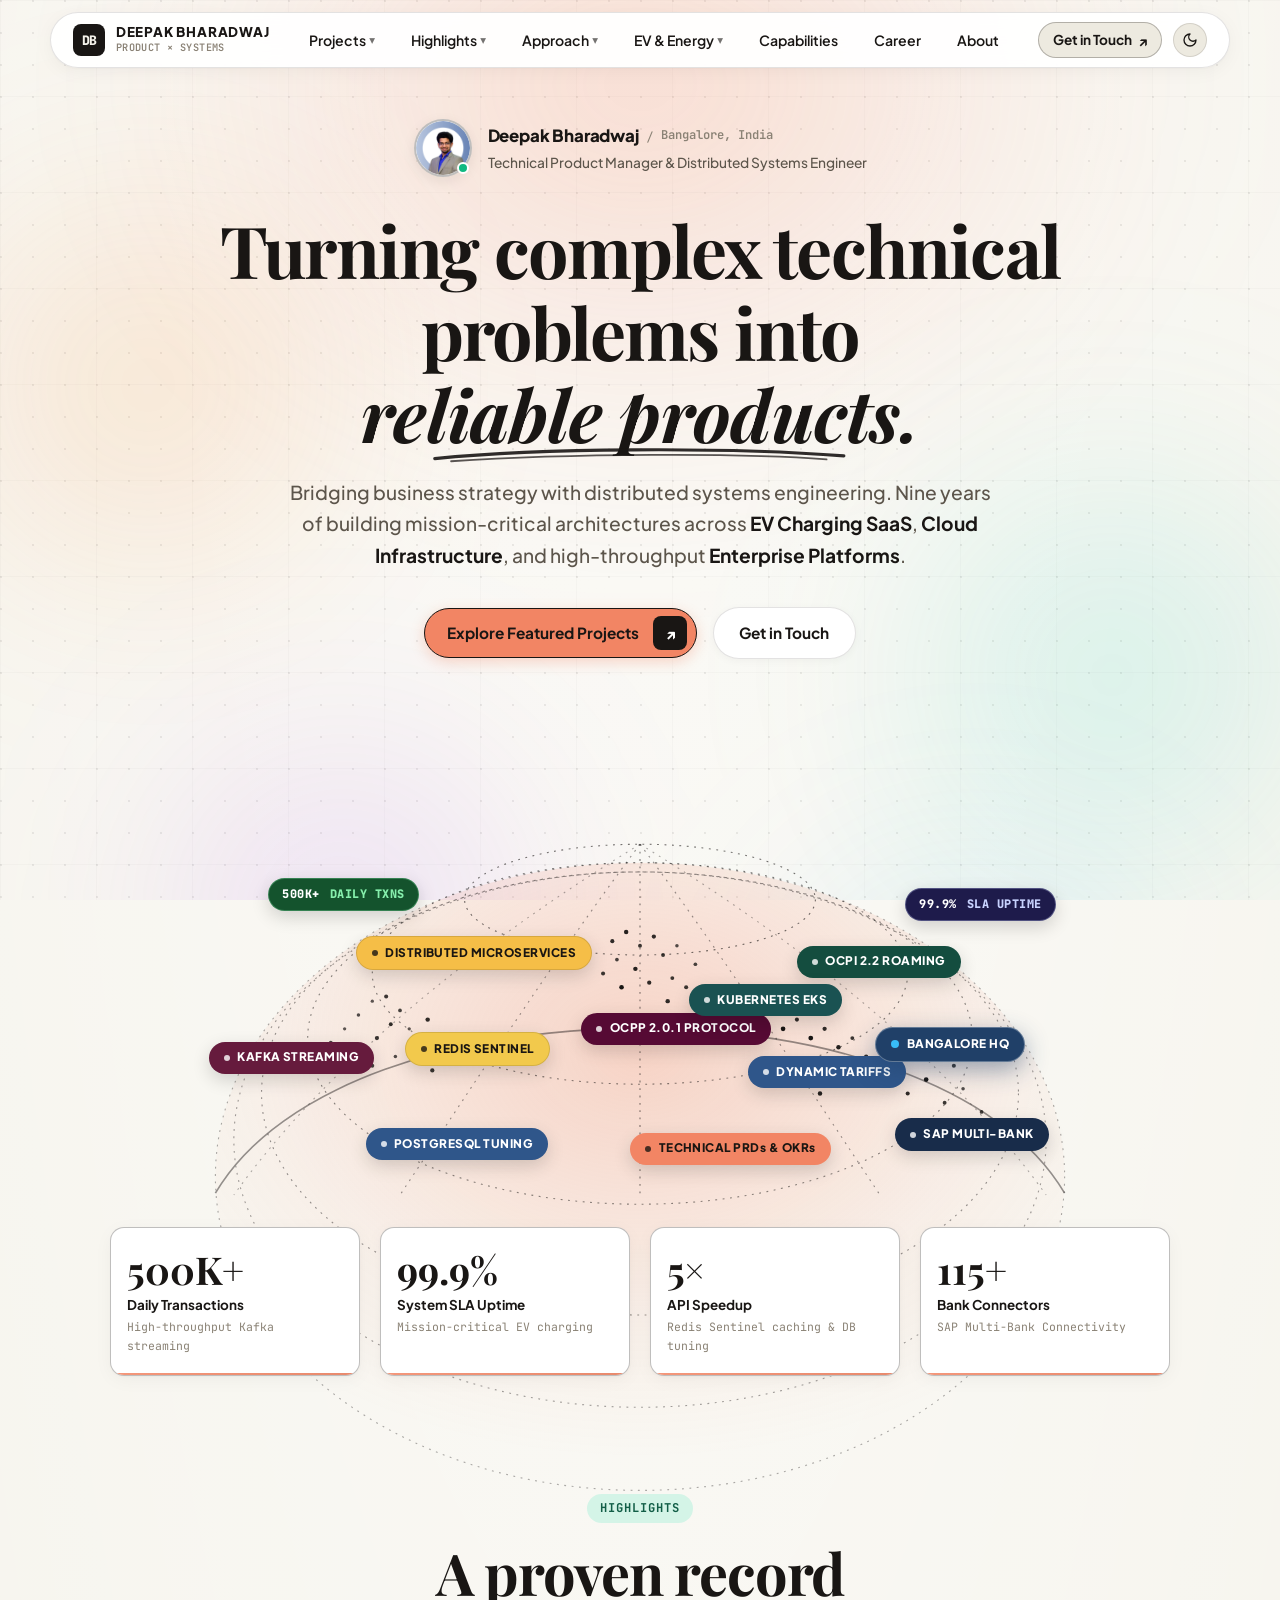
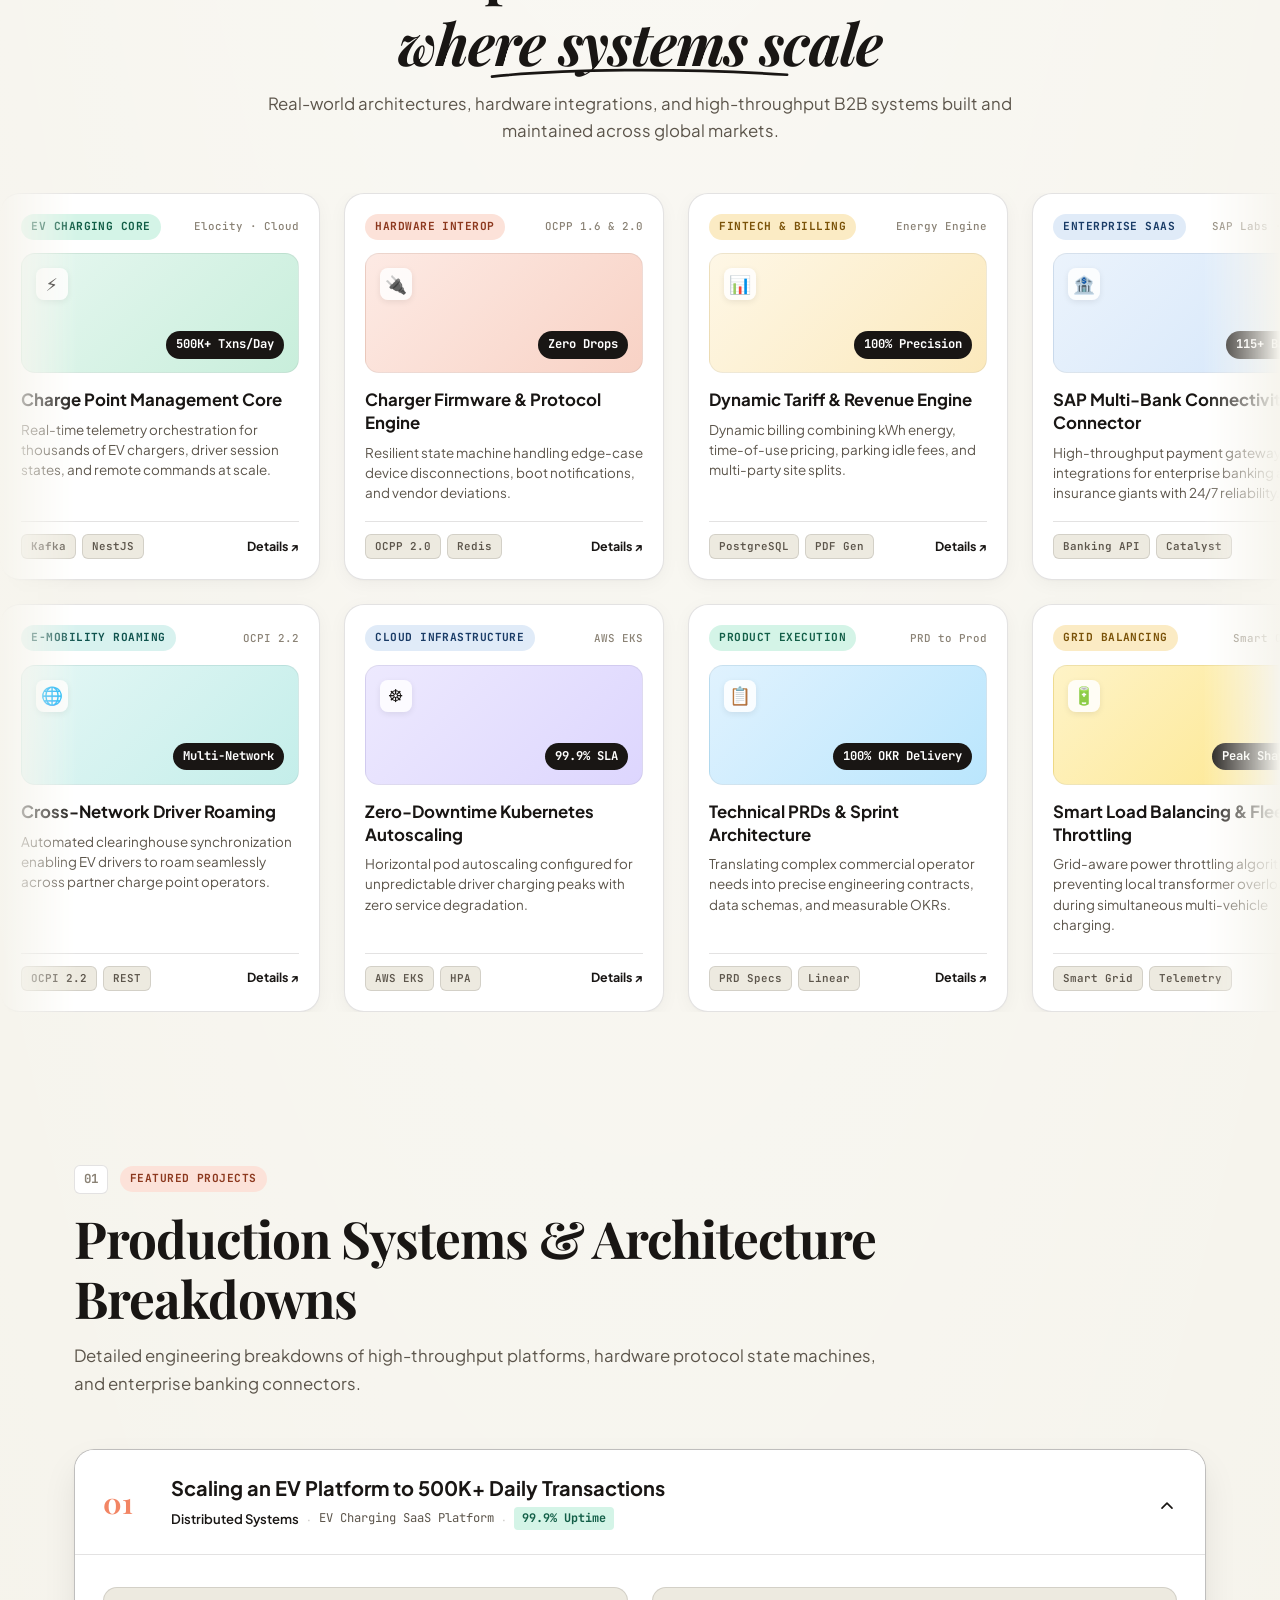
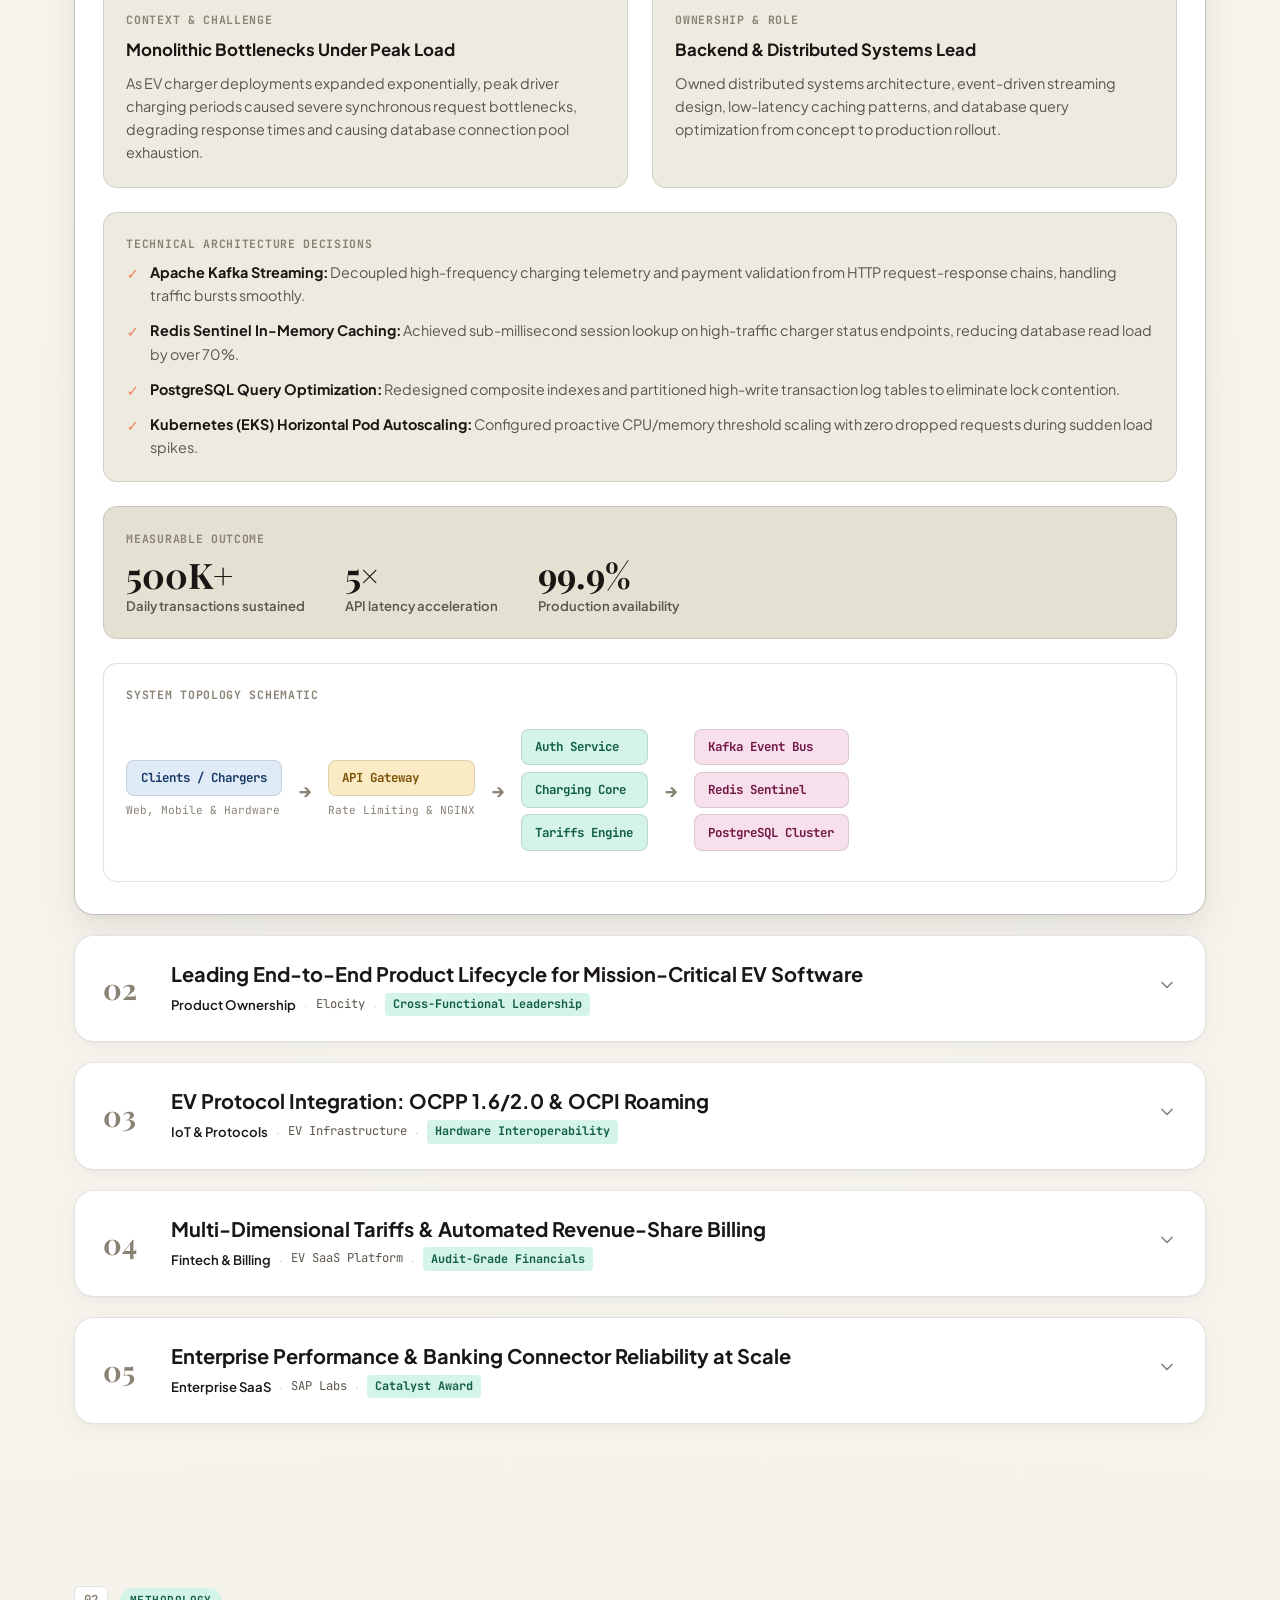
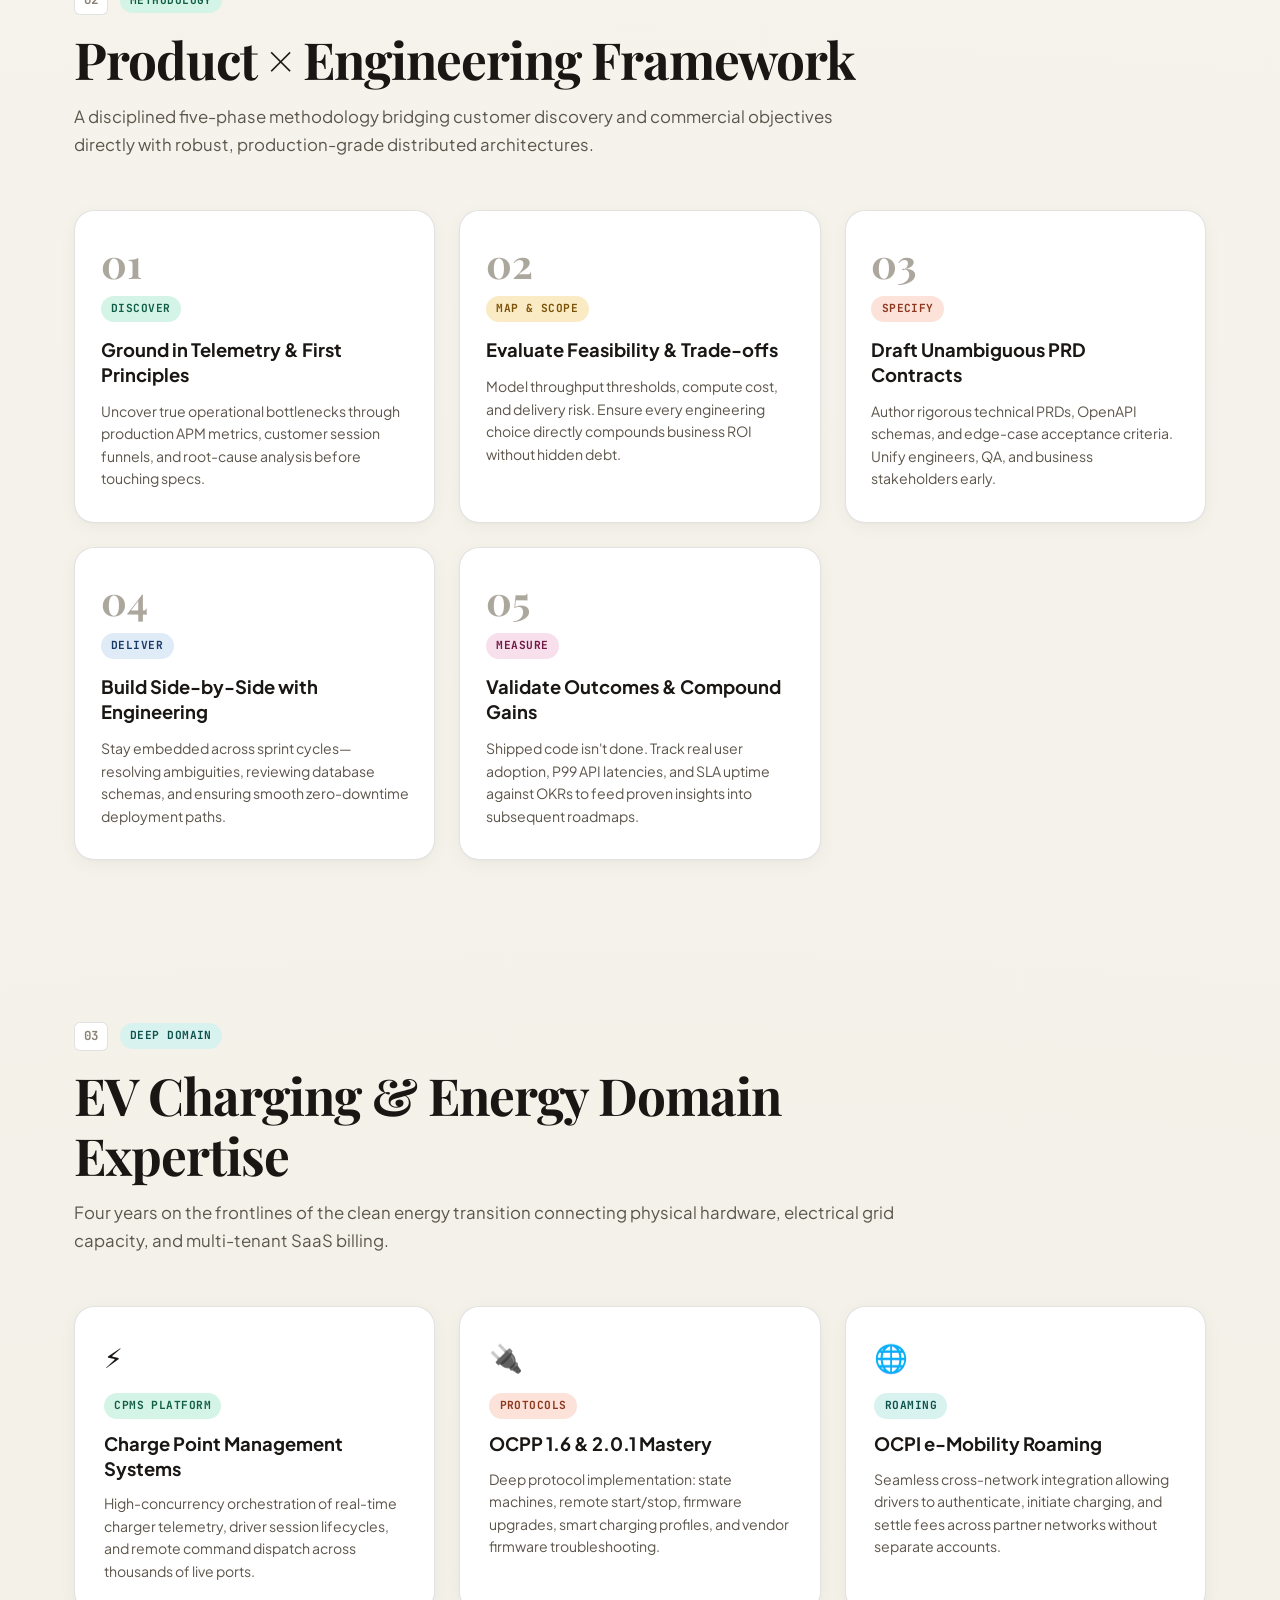
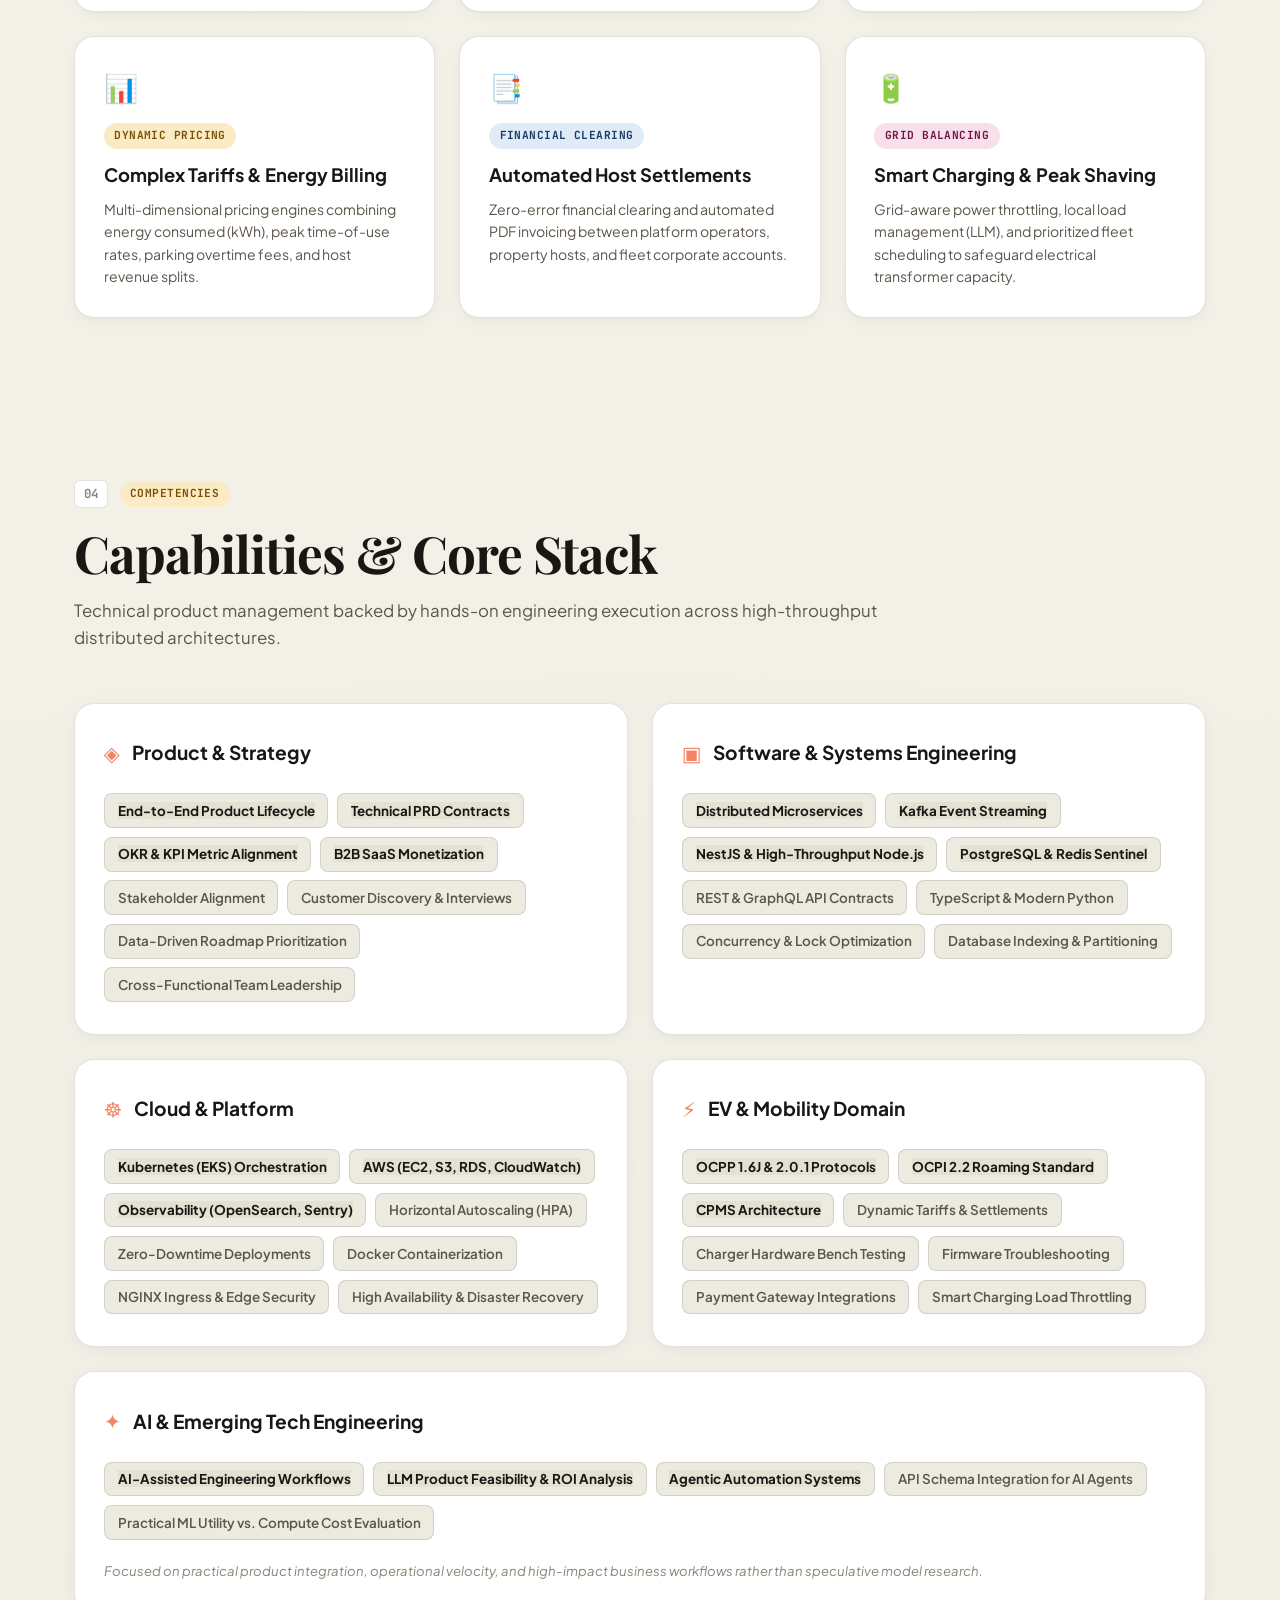
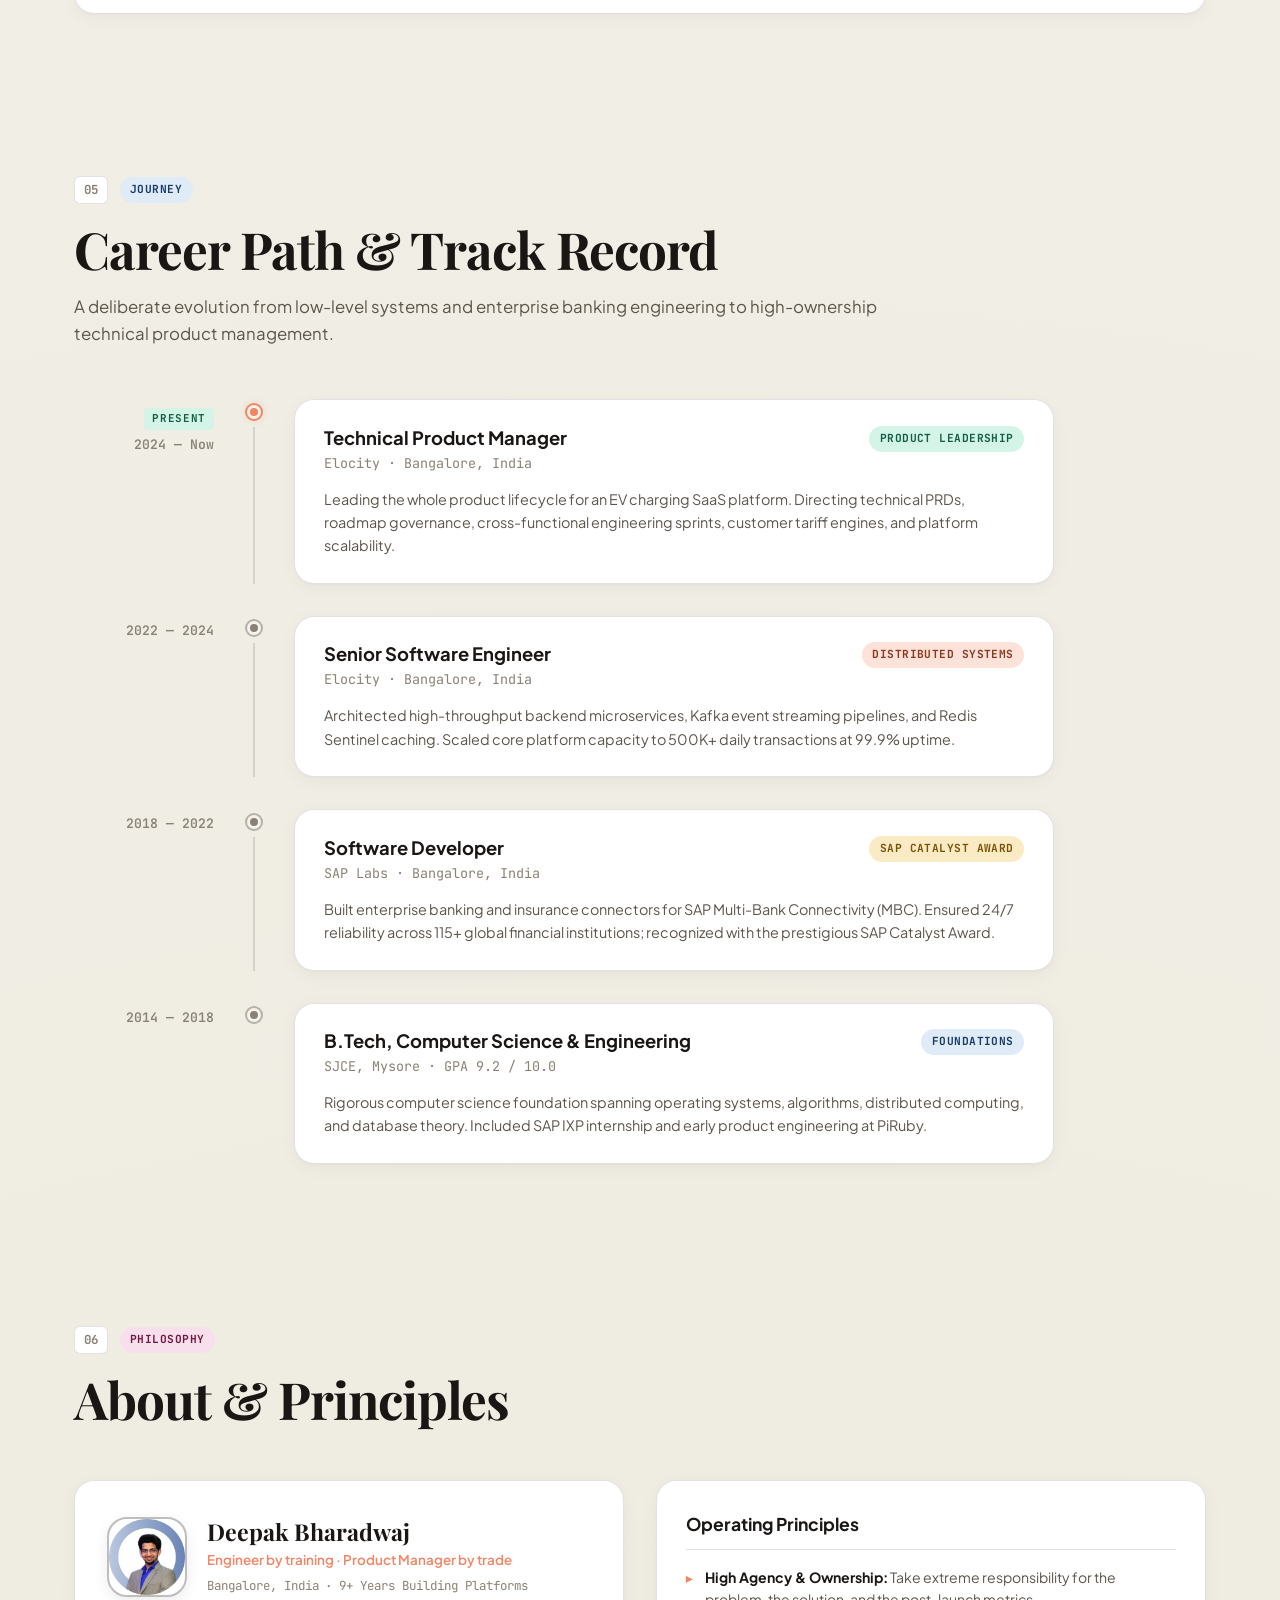
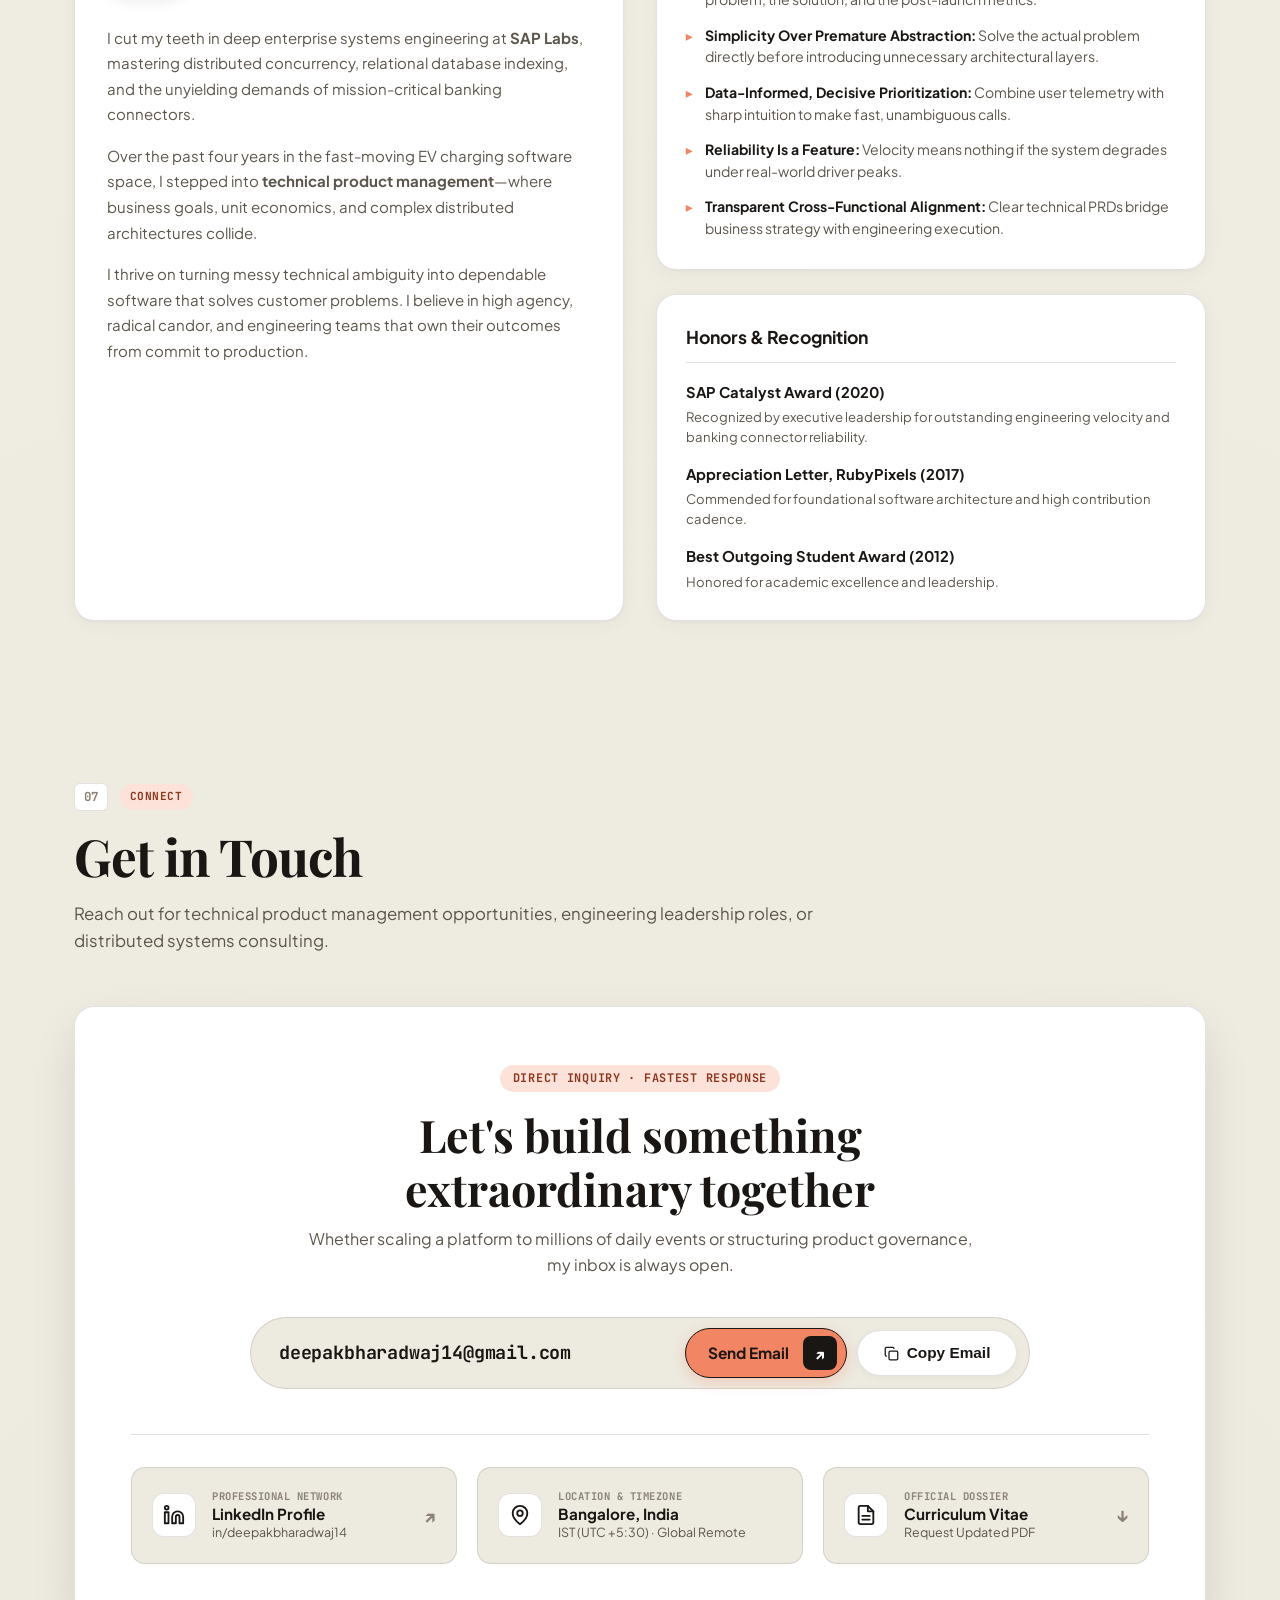
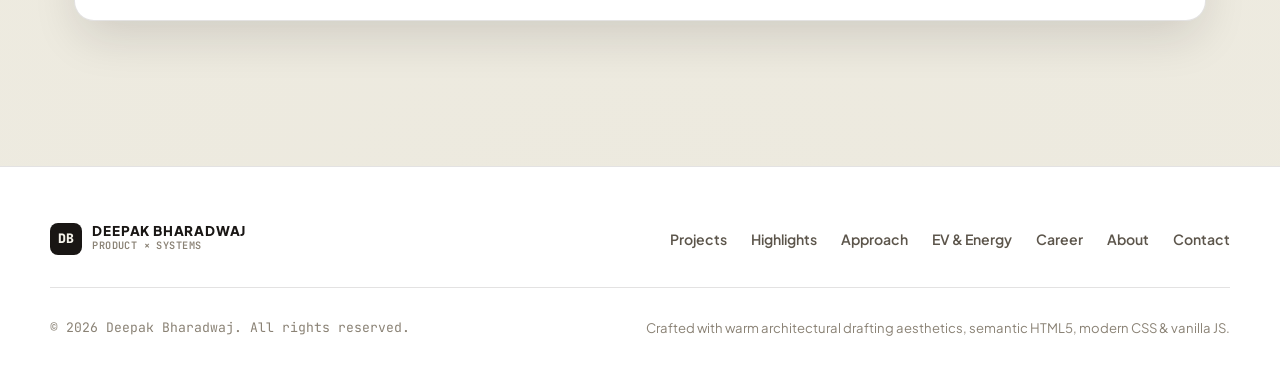
==== commit 3715162f: "Add meter reading animations, updated heading, and Cloudflare config" ====
--- a/index.html
+++ b/index.html
@@ -7,12 +7,13 @@
   <meta name="description" content="Deepak Bharadwaj: Technical Product Manager and systems engineer building reliable, high-throughput B2B platforms across EV charging SaaS, cloud infrastructure, and enterprise software.">
   <meta name="author" content="Deepak Bharadwaj">
   <meta name="robots" content="index, follow">
+  <link rel="canonical" href="https://deepak-bharadwaj.com/portfolio">
 
   <!-- Open Graph -->
   <meta property="og:title" content="Deepak Bharadwaj — Technical Product Manager &amp; Systems Engineer">
-  <meta property="og:description" content="Architecting reliable, scalable platforms across EV charging SaaS, enterprise banking connectors, and distributed systems.">
+  <meta property="og:description" content="Turning complex technical problems into reliable products. EV charging SaaS, enterprise banking connectors, and distributed systems.">
   <meta property="og:type" content="website">
-  <meta property="og:url" content="https://deepak-bharadwaj.com">
+  <meta property="og:url" content="https://deepak-bharadwaj.com/portfolio">
 
   <!-- Twitter -->
   <meta name="twitter:card" content="summary_large_image">
@@ -42,6 +43,15 @@
 
   <!-- Bespoke Engineering Drafting Matrix Background Pattern -->
   <div class="bg-grid-pattern" aria-hidden="true"></div>
+
+  <!-- Ambient Luminous Depth & Transient Glow Lighting -->
+  <div class="ambient-glow" aria-hidden="true">
+    <div class="hero-spotlight"></div>
+    <div class="ambient-orb ambient-orb--1"></div>
+    <div class="ambient-orb ambient-orb--2"></div>
+    <div class="ambient-orb ambient-orb--3"></div>
+    <div class="ambient-orb ambient-orb--4"></div>
+  </div>
 
   <!-- Skip link for keyboard accessibility -->
   <a href="#main" class="skip-link">Skip to main content</a>
@@ -71,10 +81,10 @@
           <li><a href="#about" class="nav-link">About</a></li>
         </ul>
 
-        <!-- Right Action Items -->
+        <!-- Right Action Items (Compact & visible on mobile just like reference) -->
         <div class="nav-actions">
-          <a href="#contact" class="nav-cta-link">
-            <span>Get in Touch</span>
+          <a href="#contact" class="nav-cta-link" id="nav-contact-btn">
+            <span class="nav-cta-text">Get in Touch</span>
             <span class="nav-cta-arrow">↗</span>
           </a>
 
@@ -135,9 +145,9 @@
 
         <!-- Editorial Headline -->
         <h1 class="hero-title">
-          <span class="hero-title-main">Architecting the world's most reliable</span>
+          <span class="hero-title-main">Turning complex technical problems into</span>
           <span class="hero-title-highlight">
-            <em class="serif-italic">Product Platforms</em>
+            <em class="serif-italic">reliable products.</em>
             <!-- Hand-drawn curved sketch underline SVG -->
             <svg class="sketch-underline" viewBox="0 0 460 22" fill="none" xmlns="http://www.w3.org/2000/svg" aria-hidden="true">
               <path d="M4 16C120 4.5 320 3 454 13" stroke="currentColor" stroke-width="3.5" stroke-linecap="round"/>
@@ -206,96 +216,134 @@
             </svg>
           </div>
 
-          <!-- ═══════════════ TECHNICAL KEYWORD BADGES ═══════════════ -->
-          <!-- Replaced city names with Deepak's core technical capabilities & systems! -->
+          <!-- ═══════════════ TECHNICAL KEYWORD BADGES (RESPONSIVE LABELS) ═══════════════ -->
           <div class="globe-badges-overlay" aria-hidden="true">
 
-            <!-- Kafka Event Streaming -->
-            <div class="geo-pill geo-pill--teal" style="top: 68%; left: 6%;">
+            <!-- Kafka Event Streaming (matches New York berry/plum position) -->
+            <div class="geo-pill geo-pill--kafka geo-pill--berry">
               <span class="geo-pill__dot"></span>
-              <span class="geo-pill__label">KAFKA STREAMING</span>
+              <span class="geo-pill__label">
+                <span class="geo-text-full">KAFKA STREAMING</span>
+                <span class="geo-text-mob">KAFKA</span>
+              </span>
               <span class="geo-pill__tooltip">High-throughput event decoupling for charging events</span>
             </div>
 
-            <!-- Distributed Microservices -->
-            <div class="geo-pill geo-pill--berry" style="top: 46%; left: 21%;">
+            <!-- Distributed Microservices (matches San Francisco gold position) -->
+            <div class="geo-pill geo-pill--microservices geo-pill--gold">
               <span class="geo-pill__dot"></span>
-              <span class="geo-pill__label">DISTRIBUTED MICROSERVICES</span>
+              <span class="geo-pill__label">
+                <span class="geo-text-full">DISTRIBUTED MICROSERVICES</span>
+                <span class="geo-text-mob">SYSTEMS</span>
+              </span>
               <span class="geo-pill__tooltip">Modular services scaled on NestJS &amp; Docker</span>
             </div>
 
-            <!-- Redis Sentinel Caching -->
-            <div class="geo-pill geo-pill--gold" style="top: 66%; left: 26%;">
+            <!-- Redis Sentinel Caching (matches Berlin yellow position) -->
+            <div class="geo-pill geo-pill--redis geo-pill--yellow">
               <span class="geo-pill__dot"></span>
-              <span class="geo-pill__label">REDIS SENTINEL</span>
+              <span class="geo-pill__label">
+                <span class="geo-text-full">REDIS SENTINEL</span>
+                <span class="geo-text-mob">REDIS</span>
+              </span>
               <span class="geo-pill__tooltip">Sub-millisecond driver session lookups</span>
             </div>
 
-            <!-- PostgreSQL Optimization -->
-            <div class="geo-pill geo-pill--blue" style="top: 86%; left: 22%;">
+            <!-- PostgreSQL Optimization (matches Bengaluru blue position) -->
+            <div class="geo-pill geo-pill--postgres geo-pill--blue">
               <span class="geo-pill__dot"></span>
-              <span class="geo-pill__label">POSTGRESQL TUNING</span>
+              <span class="geo-pill__label">
+                <span class="geo-text-full">POSTGRESQL TUNING</span>
+                <span class="geo-text-mob">POSTGRES</span>
+              </span>
               <span class="geo-pill__tooltip">Optimized composite indexing &amp; partition locks</span>
             </div>
 
-            <!-- OCPP 2.0.1 Protocol -->
-            <div class="geo-pill geo-pill--wine" style="top: 62%; left: 44%;">
+            <!-- OCPP 2.0.1 Protocol (matches London wine position) -->
+            <div class="geo-pill geo-pill--ocpp geo-pill--wine">
               <span class="geo-pill__dot"></span>
-              <span class="geo-pill__label">OCPP 2.0.1 PROTOCOL</span>
+              <span class="geo-pill__label">
+                <span class="geo-text-full">OCPP 2.0.1 PROTOCOL</span>
+                <span class="geo-text-mob">OCPP 2.0</span>
+              </span>
               <span class="geo-pill__tooltip">Hardware state machines &amp; device interop</span>
             </div>
 
-            <!-- Dynamic Tariffs Engine -->
-            <div class="geo-pill geo-pill--yellow" style="top: 71%; left: 61%;">
+            <!-- Dynamic Tariffs Engine (matches Miami blue position) -->
+            <div class="geo-pill geo-pill--tariffs geo-pill--blue">
               <span class="geo-pill__dot"></span>
-              <span class="geo-pill__label">DYNAMIC TARIFFS</span>
+              <span class="geo-pill__label">
+                <span class="geo-text-full">DYNAMIC TARIFFS</span>
+                <span class="geo-text-mob">TARIFFS</span>
+              </span>
               <span class="geo-pill__tooltip">Multi-dimensional pricing &amp; host settlements</span>
             </div>
 
-            <!-- OCPI 2.2 Roaming -->
-            <div class="geo-pill geo-pill--forest" style="top: 48%; left: 66%;">
+            <!-- OCPI 2.2 Roaming (matches Warsaw forest position) -->
+            <div class="geo-pill geo-pill--ocpi geo-pill--forest">
               <span class="geo-pill__dot"></span>
-              <span class="geo-pill__label">OCPI 2.2 ROAMING</span>
+              <span class="geo-pill__label">
+                <span class="geo-text-full">OCPI 2.2 ROAMING</span>
+                <span class="geo-text-mob">OCPI</span>
+              </span>
               <span class="geo-pill__tooltip">Cross-network e-mobility synchronization</span>
             </div>
 
-            <!-- Kubernetes EKS Autoscaling -->
-            <div class="geo-pill geo-pill--teal" style="top: 56%; left: 55%;">
+            <!-- Kubernetes EKS Autoscaling (matches Dubai teal position) -->
+            <div class="geo-pill geo-pill--k8s geo-pill--teal">
               <span class="geo-pill__dot"></span>
-              <span class="geo-pill__label">KUBERNETES EKS</span>
+              <span class="geo-pill__label">
+                <span class="geo-text-full">KUBERNETES EKS</span>
+                <span class="geo-text-mob">K8s</span>
+              </span>
               <span class="geo-pill__tooltip">Horizontal Pod Autoscaling with zero downtime</span>
             </div>
 
-            <!-- Bangalore R&D HQ (Home Base) -->
-            <div class="geo-pill geo-pill--navy geo-pill--primary" style="top: 65%; left: 74%;">
+            <!-- Bangalore R&D HQ (matches Melbourne coral position) -->
+            <div class="geo-pill geo-pill--bengaluru geo-pill--coral geo-pill--primary">
               <span class="geo-pill__pulse"></span>
-              <span class="geo-pill__label">BANGALORE HQ</span>
+              <span class="geo-pill__label">
+                <span class="geo-text-full">BANGALORE HQ</span>
+                <span class="geo-text-mob">BANGALORE</span>
+              </span>
               <span class="geo-pill__tooltip">Engineering R&amp;D Hub · Global Product Delivery</span>
             </div>
 
-            <!-- SAP Multi-Bank Connectivity -->
-            <div class="geo-pill geo-pill--navy" style="top: 84%; left: 76%;">
+            <!-- SAP Multi-Bank Connectivity (matches Singapore navy position) -->
+            <div class="geo-pill geo-pill--sap geo-pill--navy">
               <span class="geo-pill__dot"></span>
-              <span class="geo-pill__label">SAP MULTI-BANK</span>
+              <span class="geo-pill__label">
+                <span class="geo-text-full">SAP MULTI-BANK</span>
+                <span class="geo-text-mob">SAP MBC</span>
+              </span>
               <span class="geo-pill__tooltip">115+ international bank integrations · Catalyst Award</span>
             </div>
 
             <!-- Technical PRDs & OKRs -->
-            <div class="geo-pill geo-pill--coral" style="top: 87%; left: 49%;">
+            <div class="geo-pill geo-pill--prds geo-pill--coral">
               <span class="geo-pill__dot"></span>
-              <span class="geo-pill__label">TECHNICAL PRDs &amp; OKRs</span>
+              <span class="geo-pill__label">
+                <span class="geo-text-full">TECHNICAL PRDs &amp; OKRs</span>
+                <span class="geo-text-mob">PRDs &amp; OKRs</span>
+              </span>
               <span class="geo-pill__tooltip">Rigorous product specs bridging code and business</span>
             </div>
 
             <!-- Scale & Production SLA Milestones -->
-            <div class="geo-pill geo-pill--milestone geo-pill--emerald" style="top: 34%; left: 12%;">
+            <div class="geo-pill geo-pill--txns geo-pill--milestone geo-pill--emerald">
               <span class="geo-pill__metric">500K+</span>
-              <span class="geo-pill__label">DAILY TXNS</span>
-            </div>
-
-            <div class="geo-pill geo-pill--milestone geo-pill--indigo" style="top: 36%; left: 77%;">
+              <span class="geo-pill__label">
+                <span class="geo-text-full">DAILY TXNS</span>
+                <span class="geo-text-mob">TXNS</span>
+              </span>
+            </div>
+
+            <div class="geo-pill geo-pill--uptime geo-pill--milestone geo-pill--indigo">
               <span class="geo-pill__metric">99.9%</span>
-              <span class="geo-pill__label">SLA UPTIME</span>
+              <span class="geo-pill__label">
+                <span class="geo-text-full">SLA UPTIME</span>
+                <span class="geo-text-mob">SLA</span>
+              </span>
             </div>
 
           </div>
@@ -332,7 +380,7 @@
     <section class="marquee-section" id="highlights" aria-label="Featured Systems and Architecture Highlights">
       <div class="section-container">
         
-        <!-- Section Header -->
+        <!-- Section Header (Matches Screenshot 2) -->
         <div class="section-center-head">
           <span class="badge-mint">HIGHLIGHTS</span>
           <h2 class="section-title-editorial">
@@ -368,13 +416,12 @@
                 <div class="tech-icon-chip">⚡</div>
                 <span class="tech-metric-highlight">500K+ Txns/Day</span>
               </div>
-              <h3 class="scroll-card__title">Charge Point Management Core (CPMS)</h3>
+              <h3 class="scroll-card__title">Charge Point Management Core</h3>
               <p class="scroll-card__desc">Real-time telemetry orchestration for thousands of EV chargers, driver session states, and remote commands at scale.</p>
               <div class="scroll-card__footer">
                 <span class="tech-pill">Kafka</span>
                 <span class="tech-pill">NestJS</span>
-                <span class="tech-pill">Postgres</span>
-                <a href="#case-platform-scale" class="scroll-card__link">Explore Details ↗</a>
+                <a href="#case-platform-scale" class="scroll-card__link">Details ↗</a>
               </div>
             </article>
 
@@ -382,19 +429,18 @@
             <article class="scroll-card">
               <div class="scroll-card__badge-row">
                 <span class="pill-tag pill-tag--coral">HARDWARE INTEROP</span>
-                <span class="scroll-card__loc">OCPP 1.6 &amp; 2.0.1</span>
+                <span class="scroll-card__loc">OCPP 1.6 &amp; 2.0</span>
               </div>
               <div class="scroll-card__graphic scroll-card__graphic--ocpp">
                 <div class="tech-icon-chip">🔌</div>
-                <span class="tech-metric-highlight">Zero Firmware Drops</span>
+                <span class="tech-metric-highlight">Zero Drops</span>
               </div>
               <h3 class="scroll-card__title">Charger Firmware &amp; Protocol Engine</h3>
               <p class="scroll-card__desc">Resilient state machine handling edge-case device disconnections, boot notifications, and vendor deviations.</p>
               <div class="scroll-card__footer">
-                <span class="tech-pill">WebSockets</span>
-                <span class="tech-pill">OCPP</span>
+                <span class="tech-pill">OCPP 2.0</span>
                 <span class="tech-pill">Redis</span>
-                <a href="#case-ev-interop" class="scroll-card__link">Explore Details ↗</a>
+                <a href="#case-ev-interop" class="scroll-card__link">Details ↗</a>
               </div>
             </article>
 
@@ -406,15 +452,14 @@
               </div>
               <div class="scroll-card__graphic scroll-card__graphic--tariffs">
                 <div class="tech-icon-chip">📊</div>
-                <span class="tech-metric-highlight">100% Audit Precision</span>
-              </div>
-              <h3 class="scroll-card__title">Multi-Dimensional Tariff &amp; Revenue Engine</h3>
+                <span class="tech-metric-highlight">100% Precision</span>
+              </div>
+              <h3 class="scroll-card__title">Dynamic Tariff &amp; Revenue Engine</h3>
               <p class="scroll-card__desc">Dynamic billing combining kWh energy, time-of-use pricing, parking idle fees, and multi-party site splits.</p>
               <div class="scroll-card__footer">
-                <span class="tech-pill">Node.js</span>
                 <span class="tech-pill">PostgreSQL</span>
                 <span class="tech-pill">PDF Gen</span>
-                <a href="#case-billing-tariffs" class="scroll-card__link">Explore Details ↗</a>
+                <a href="#case-billing-tariffs" class="scroll-card__link">Details ↗</a>
               </div>
             </article>
 
@@ -426,15 +471,14 @@
               </div>
               <div class="scroll-card__graphic scroll-card__graphic--sap">
                 <div class="tech-icon-chip">🏦</div>
-                <span class="tech-metric-highlight">115+ Global Banks</span>
+                <span class="tech-metric-highlight">115+ Banks</span>
               </div>
               <h3 class="scroll-card__title">SAP Multi-Bank Connectivity Connector</h3>
               <p class="scroll-card__desc">High-throughput payment gateway integrations for enterprise banking and insurance giants with 24/7 reliability.</p>
               <div class="scroll-card__footer">
-                <span class="tech-pill">ABAP</span>
-                <span class="tech-pill">Java</span>
-                <span class="tech-pill">Catalyst Award</span>
-                <a href="#case-enterprise-sap" class="scroll-card__link">Explore Details ↗</a>
+                <span class="tech-pill">Banking API</span>
+                <span class="tech-pill">Catalyst</span>
+                <a href="#case-enterprise-sap" class="scroll-card__link">Details ↗</a>
               </div>
             </article>
 
@@ -446,15 +490,14 @@
               </div>
               <div class="scroll-card__graphic scroll-card__graphic--perf">
                 <div class="tech-icon-chip">🚀</div>
-                <span class="tech-metric-highlight">5&times; Throughput Gain</span>
+                <span class="tech-metric-highlight">5&times; Speedup</span>
               </div>
               <h3 class="scroll-card__title">Sub-Millisecond Cache &amp; Event Stream</h3>
               <p class="scroll-card__desc">Decoupled synchronous request bottlenecks into event-driven Kafka workers backed by Redis Sentinel clusters.</p>
               <div class="scroll-card__footer">
                 <span class="tech-pill">Kafka</span>
-                <span class="tech-pill">Redis Sentinel</span>
-                <span class="tech-pill">Docker</span>
-                <a href="#case-platform-scale" class="scroll-card__link">Explore Details ↗</a>
+                <span class="tech-pill">Redis</span>
+                <a href="#case-platform-scale" class="scroll-card__link">Details ↗</a>
               </div>
             </article>
 
@@ -471,32 +514,30 @@
                 <div class="tech-icon-chip">⚡</div>
                 <span class="tech-metric-highlight">500K+ Txns/Day</span>
               </div>
-              <h3 class="scroll-card__title">Charge Point Management Core (CPMS)</h3>
+              <h3 class="scroll-card__title">Charge Point Management Core</h3>
               <p class="scroll-card__desc">Real-time telemetry orchestration for thousands of EV chargers, driver session states, and remote commands at scale.</p>
               <div class="scroll-card__footer">
                 <span class="tech-pill">Kafka</span>
                 <span class="tech-pill">NestJS</span>
-                <span class="tech-pill">Postgres</span>
-                <a href="#case-platform-scale" class="scroll-card__link">Explore Details ↗</a>
+                <a href="#case-platform-scale" class="scroll-card__link">Details ↗</a>
               </div>
             </article>
 
             <article class="scroll-card">
               <div class="scroll-card__badge-row">
                 <span class="pill-tag pill-tag--coral">HARDWARE INTEROP</span>
-                <span class="scroll-card__loc">OCPP 1.6 &amp; 2.0.1</span>
+                <span class="scroll-card__loc">OCPP 1.6 &amp; 2.0</span>
               </div>
               <div class="scroll-card__graphic scroll-card__graphic--ocpp">
                 <div class="tech-icon-chip">🔌</div>
-                <span class="tech-metric-highlight">Zero Firmware Drops</span>
+                <span class="tech-metric-highlight">Zero Drops</span>
               </div>
               <h3 class="scroll-card__title">Charger Firmware &amp; Protocol Engine</h3>
               <p class="scroll-card__desc">Resilient state machine handling edge-case device disconnections, boot notifications, and vendor deviations.</p>
               <div class="scroll-card__footer">
-                <span class="tech-pill">WebSockets</span>
-                <span class="tech-pill">OCPP</span>
+                <span class="tech-pill">OCPP 2.0</span>
                 <span class="tech-pill">Redis</span>
-                <a href="#case-ev-interop" class="scroll-card__link">Explore Details ↗</a>
+                <a href="#case-ev-interop" class="scroll-card__link">Details ↗</a>
               </div>
             </article>
 
@@ -507,15 +548,14 @@
               </div>
               <div class="scroll-card__graphic scroll-card__graphic--tariffs">
                 <div class="tech-icon-chip">📊</div>
-                <span class="tech-metric-highlight">100% Audit Precision</span>
-              </div>
-              <h3 class="scroll-card__title">Multi-Dimensional Tariff &amp; Revenue Engine</h3>
+                <span class="tech-metric-highlight">100% Precision</span>
+              </div>
+              <h3 class="scroll-card__title">Dynamic Tariff &amp; Revenue Engine</h3>
               <p class="scroll-card__desc">Dynamic billing combining kWh energy, time-of-use pricing, parking idle fees, and multi-party site splits.</p>
               <div class="scroll-card__footer">
-                <span class="tech-pill">Node.js</span>
                 <span class="tech-pill">PostgreSQL</span>
                 <span class="tech-pill">PDF Gen</span>
-                <a href="#case-billing-tariffs" class="scroll-card__link">Explore Details ↗</a>
+                <a href="#case-billing-tariffs" class="scroll-card__link">Details ↗</a>
               </div>
             </article>
 
@@ -526,15 +566,14 @@
               </div>
               <div class="scroll-card__graphic scroll-card__graphic--sap">
                 <div class="tech-icon-chip">🏦</div>
-                <span class="tech-metric-highlight">115+ Global Banks</span>
+                <span class="tech-metric-highlight">115+ Banks</span>
               </div>
               <h3 class="scroll-card__title">SAP Multi-Bank Connectivity Connector</h3>
               <p class="scroll-card__desc">High-throughput payment gateway integrations for enterprise banking and insurance giants with 24/7 reliability.</p>
               <div class="scroll-card__footer">
-                <span class="tech-pill">ABAP</span>
-                <span class="tech-pill">Java</span>
-                <span class="tech-pill">Catalyst Award</span>
-                <a href="#case-enterprise-sap" class="scroll-card__link">Explore Details ↗</a>
+                <span class="tech-pill">Banking API</span>
+                <span class="tech-pill">Catalyst</span>
+                <a href="#case-enterprise-sap" class="scroll-card__link">Details ↗</a>
               </div>
             </article>
 
@@ -545,15 +584,14 @@
               </div>
               <div class="scroll-card__graphic scroll-card__graphic--perf">
                 <div class="tech-icon-chip">🚀</div>
-                <span class="tech-metric-highlight">5&times; Throughput Gain</span>
+                <span class="tech-metric-highlight">5&times; Speedup</span>
               </div>
               <h3 class="scroll-card__title">Sub-Millisecond Cache &amp; Event Stream</h3>
               <p class="scroll-card__desc">Decoupled synchronous request bottlenecks into event-driven Kafka workers backed by Redis Sentinel clusters.</p>
               <div class="scroll-card__footer">
                 <span class="tech-pill">Kafka</span>
-                <span class="tech-pill">Redis Sentinel</span>
-                <span class="tech-pill">Docker</span>
-                <a href="#case-platform-scale" class="scroll-card__link">Explore Details ↗</a>
+                <span class="tech-pill">Redis</span>
+                <a href="#case-platform-scale" class="scroll-card__link">Details ↗</a>
               </div>
             </article>
           </div>
@@ -567,19 +605,18 @@
             <article class="scroll-card">
               <div class="scroll-card__badge-row">
                 <span class="pill-tag pill-tag--teal">E-MOBILITY ROAMING</span>
-                <span class="scroll-card__loc">OCPI 2.2 Protocol</span>
+                <span class="scroll-card__loc">OCPI 2.2</span>
               </div>
               <div class="scroll-card__graphic scroll-card__graphic--roaming">
                 <div class="tech-icon-chip">🌐</div>
-                <span class="tech-metric-highlight">Multi-Network Interop</span>
-              </div>
-              <h3 class="scroll-card__title">Cross-Network Driver Roaming (OCPI)</h3>
+                <span class="tech-metric-highlight">Multi-Network</span>
+              </div>
+              <h3 class="scroll-card__title">Cross-Network Driver Roaming</h3>
               <p class="scroll-card__desc">Automated clearinghouse synchronization enabling EV drivers to roam seamlessly across partner charge point operators.</p>
               <div class="scroll-card__footer">
                 <span class="tech-pill">OCPI 2.2</span>
-                <span class="tech-pill">REST APIs</span>
-                <span class="tech-pill">Token Auth</span>
-                <a href="#case-ev-interop" class="scroll-card__link">Explore Details ↗</a>
+                <span class="tech-pill">REST</span>
+                <a href="#case-ev-interop" class="scroll-card__link">Details ↗</a>
               </div>
             </article>
 
@@ -587,19 +624,18 @@
             <article class="scroll-card">
               <div class="scroll-card__badge-row">
                 <span class="pill-tag pill-tag--navy">CLOUD INFRASTRUCTURE</span>
-                <span class="scroll-card__loc">AWS EKS Platform</span>
+                <span class="scroll-card__loc">AWS EKS</span>
               </div>
               <div class="scroll-card__graphic scroll-card__graphic--k8s">
                 <div class="tech-icon-chip">☸️</div>
-                <span class="tech-metric-highlight">99.9% Production SLA</span>
+                <span class="tech-metric-highlight">99.9% SLA</span>
               </div>
               <h3 class="scroll-card__title">Zero-Downtime Kubernetes Autoscaling</h3>
               <p class="scroll-card__desc">Horizontal pod autoscaling configured for unpredictable driver charging peaks with zero service degradation.</p>
               <div class="scroll-card__footer">
                 <span class="tech-pill">AWS EKS</span>
                 <span class="tech-pill">HPA</span>
-                <span class="tech-pill">Prometheus</span>
-                <a href="#case-platform-scale" class="scroll-card__link">Explore Details ↗</a>
+                <a href="#case-platform-scale" class="scroll-card__link">Details ↗</a>
               </div>
             </article>
 
@@ -607,19 +643,18 @@
             <article class="scroll-card">
               <div class="scroll-card__badge-row">
                 <span class="pill-tag pill-tag--mint">PRODUCT EXECUTION</span>
-                <span class="scroll-card__loc">PRD to Production</span>
+                <span class="scroll-card__loc">PRD to Prod</span>
               </div>
               <div class="scroll-card__graphic scroll-card__graphic--pm">
                 <div class="tech-icon-chip">📋</div>
-                <span class="tech-metric-highlight">100% Sprint Predictability</span>
+                <span class="tech-metric-highlight">100% OKR Delivery</span>
               </div>
               <h3 class="scroll-card__title">Technical PRDs &amp; Sprint Architecture</h3>
               <p class="scroll-card__desc">Translating complex commercial operator needs into precise engineering contracts, data schemas, and measurable OKRs.</p>
               <div class="scroll-card__footer">
                 <span class="tech-pill">PRD Specs</span>
-                <span class="tech-pill">Jira/Linear</span>
-                <span class="tech-pill">Sprint Gov</span>
-                <a href="#case-product-lifecycle" class="scroll-card__link">Explore Details ↗</a>
+                <span class="tech-pill">Linear</span>
+                <a href="#case-product-lifecycle" class="scroll-card__link">Details ↗</a>
               </div>
             </article>
 
@@ -636,9 +671,9 @@
               <h3 class="scroll-card__title">Smart Load Balancing &amp; Fleet Throttling</h3>
               <p class="scroll-card__desc">Grid-aware power throttling algorithms preventing local transformer overloads during simultaneous multi-vehicle charging.</p>
               <div class="scroll-card__footer">
-                <span class="tech-pill">OCPP Profiles</span>
-                <span class="tech-pill">Energy Telemetry</span>
-                <a href="#ev-domain" class="scroll-card__link">Explore Details ↗</a>
+                <span class="tech-pill">Smart Grid</span>
+                <span class="tech-pill">Telemetry</span>
+                <a href="#ev-domain" class="scroll-card__link">Details ↗</a>
               </div>
             </article>
 
@@ -646,19 +681,18 @@
             <article class="scroll-card">
               <div class="scroll-card__badge-row">
                 <span class="pill-tag pill-tag--coral">OBSERVABILITY</span>
-                <span class="scroll-card__loc">Production Telemetry</span>
+                <span class="scroll-card__loc">APM Metrics</span>
               </div>
               <div class="scroll-card__graphic scroll-card__graphic--apm">
                 <div class="tech-icon-chip">📈</div>
-                <span class="tech-metric-highlight">&minus;60% Incident MTTR</span>
+                <span class="tech-metric-highlight">&minus;60% MTTR</span>
               </div>
               <h3 class="scroll-card__title">Proactive Telemetry &amp; Sentry/OpenSearch</h3>
               <p class="scroll-card__desc">Centralized error tracing, database slow-query alerts, and live operational dashboards for on-call engineers.</p>
               <div class="scroll-card__footer">
                 <span class="tech-pill">OpenSearch</span>
                 <span class="tech-pill">Sentry</span>
-                <span class="tech-pill">Grafana</span>
-                <a href="#capabilities" class="scroll-card__link">Explore Details ↗</a>
+                <a href="#capabilities" class="scroll-card__link">Details ↗</a>
               </div>
             </article>
 
@@ -669,57 +703,54 @@
             <article class="scroll-card">
               <div class="scroll-card__badge-row">
                 <span class="pill-tag pill-tag--teal">E-MOBILITY ROAMING</span>
-                <span class="scroll-card__loc">OCPI 2.2 Protocol</span>
+                <span class="scroll-card__loc">OCPI 2.2</span>
               </div>
               <div class="scroll-card__graphic scroll-card__graphic--roaming">
                 <div class="tech-icon-chip">🌐</div>
-                <span class="tech-metric-highlight">Multi-Network Interop</span>
-              </div>
-              <h3 class="scroll-card__title">Cross-Network Driver Roaming (OCPI)</h3>
+                <span class="tech-metric-highlight">Multi-Network</span>
+              </div>
+              <h3 class="scroll-card__title">Cross-Network Driver Roaming</h3>
               <p class="scroll-card__desc">Automated clearinghouse synchronization enabling EV drivers to roam seamlessly across partner charge point operators.</p>
               <div class="scroll-card__footer">
                 <span class="tech-pill">OCPI 2.2</span>
-                <span class="tech-pill">REST APIs</span>
-                <span class="tech-pill">Token Auth</span>
-                <a href="#case-ev-interop" class="scroll-card__link">Explore Details ↗</a>
+                <span class="tech-pill">REST</span>
+                <a href="#case-ev-interop" class="scroll-card__link">Details ↗</a>
               </div>
             </article>
 
             <article class="scroll-card">
               <div class="scroll-card__badge-row">
                 <span class="pill-tag pill-tag--navy">CLOUD INFRASTRUCTURE</span>
-                <span class="scroll-card__loc">AWS EKS Platform</span>
+                <span class="scroll-card__loc">AWS EKS</span>
               </div>
               <div class="scroll-card__graphic scroll-card__graphic--k8s">
                 <div class="tech-icon-chip">☸️</div>
-                <span class="tech-metric-highlight">99.9% Production SLA</span>
+                <span class="tech-metric-highlight">99.9% SLA</span>
               </div>
               <h3 class="scroll-card__title">Zero-Downtime Kubernetes Autoscaling</h3>
               <p class="scroll-card__desc">Horizontal pod autoscaling configured for unpredictable driver charging peaks with zero service degradation.</p>
               <div class="scroll-card__footer">
                 <span class="tech-pill">AWS EKS</span>
                 <span class="tech-pill">HPA</span>
-                <span class="tech-pill">Prometheus</span>
-                <a href="#case-platform-scale" class="scroll-card__link">Explore Details ↗</a>
+                <a href="#case-platform-scale" class="scroll-card__link">Details ↗</a>
               </div>
             </article>
 
             <article class="scroll-card">
               <div class="scroll-card__badge-row">
                 <span class="pill-tag pill-tag--mint">PRODUCT EXECUTION</span>
-                <span class="scroll-card__loc">PRD to Production</span>
+                <span class="scroll-card__loc">PRD to Prod</span>
               </div>
               <div class="scroll-card__graphic scroll-card__graphic--pm">
                 <div class="tech-icon-chip">📋</div>
-                <span class="tech-metric-highlight">100% Sprint Predictability</span>
+                <span class="tech-metric-highlight">100% OKR Delivery</span>
               </div>
               <h3 class="scroll-card__title">Technical PRDs &amp; Sprint Architecture</h3>
               <p class="scroll-card__desc">Translating complex commercial operator needs into precise engineering contracts, data schemas, and measurable OKRs.</p>
               <div class="scroll-card__footer">
                 <span class="tech-pill">PRD Specs</span>
-                <span class="tech-pill">Jira/Linear</span>
-                <span class="tech-pill">Sprint Gov</span>
-                <a href="#case-product-lifecycle" class="scroll-card__link">Explore Details ↗</a>
+                <span class="tech-pill">Linear</span>
+                <a href="#case-product-lifecycle" class="scroll-card__link">Details ↗</a>
               </div>
             </article>
 
@@ -735,28 +766,27 @@
               <h3 class="scroll-card__title">Smart Load Balancing &amp; Fleet Throttling</h3>
               <p class="scroll-card__desc">Grid-aware power throttling algorithms preventing local transformer overloads during simultaneous multi-vehicle charging.</p>
               <div class="scroll-card__footer">
-                <span class="tech-pill">OCPP Profiles</span>
-                <span class="tech-pill">Energy Telemetry</span>
-                <a href="#ev-domain" class="scroll-card__link">Explore Details ↗</a>
+                <span class="tech-pill">Smart Grid</span>
+                <span class="tech-pill">Telemetry</span>
+                <a href="#ev-domain" class="scroll-card__link">Details ↗</a>
               </div>
             </article>
 
             <article class="scroll-card">
               <div class="scroll-card__badge-row">
                 <span class="pill-tag pill-tag--coral">OBSERVABILITY</span>
-                <span class="scroll-card__loc">Production Telemetry</span>
+                <span class="scroll-card__loc">APM Metrics</span>
               </div>
               <div class="scroll-card__graphic scroll-card__graphic--apm">
                 <div class="tech-icon-chip">📈</div>
-                <span class="tech-metric-highlight">&minus;60% Incident MTTR</span>
+                <span class="tech-metric-highlight">&minus;60% MTTR</span>
               </div>
               <h3 class="scroll-card__title">Proactive Telemetry &amp; Sentry/OpenSearch</h3>
               <p class="scroll-card__desc">Centralized error tracing, database slow-query alerts, and live operational dashboards for on-call engineers.</p>
               <div class="scroll-card__footer">
                 <span class="tech-pill">OpenSearch</span>
                 <span class="tech-pill">Sentry</span>
-                <span class="tech-pill">Grafana</span>
-                <a href="#capabilities" class="scroll-card__link">Explore Details ↗</a>
+                <a href="#capabilities" class="scroll-card__link">Details ↗</a>
               </div>
             </article>
           </div>
--- a/style.css
+++ b/style.css
@@ -1,7 +1,7 @@
 /* ═══════════════════════════════════════════════════════════════
    DEEPAK BHARADWAJ — PORTFOLIO DESIGN SYSTEM
    Editorial Craft, Warm Architectural Ivory Drafting Canvas,
-   Refined Typography, Floating Pill Nav, and Infinite Marquee
+   Transient Ambient Lighting, Floating Pill Nav, and Fluid Mobile System
    ═══════════════════════════════════════════════════════════════ */
 
 /* ─── CSS Reset ─── */
@@ -57,10 +57,17 @@
   --pill-teal-text:    #0E524D;
 
   /* Drafting Pattern & Globe Lighting */
-  --matrix-dot:        rgba(26, 22, 18, 0.08);
-  --matrix-line:       rgba(26, 22, 18, 0.026);
+  --matrix-dot:        rgba(26, 22, 18, 0.075);
+  --matrix-line:       rgba(26, 22, 18, 0.024);
   --globe-glow-color:  #F28564;
   --globe-dot-color:   #191614;
+
+  /* Ambient Glow Tokens with Rich Luminous Depth */
+  --spotlight-glow:    rgba(242, 133, 100, 0.28);
+  --orb-glow-1:        rgba(251, 146, 60, 0.22);
+  --orb-glow-2:        rgba(45, 212, 191, 0.20);
+  --orb-glow-3:        rgba(168, 85, 247, 0.18);
+  --orb-glow-4:        rgba(56, 189, 248, 0.18);
 
   /* Typography Stacks */
   --font-serif:        'Playfair Display', Georgia, Cambria, serif;
@@ -117,19 +124,28 @@
   --matrix-dot:        rgba(255, 255, 255, 0.08);
   --matrix-line:       rgba(255, 255, 255, 0.024);
   --globe-dot-color:   #F7F4EA;
+
+  --spotlight-glow:    rgba(242, 133, 100, 0.36);
+  --orb-glow-1:        rgba(249, 115, 22, 0.28);
+  --orb-glow-2:        rgba(45, 212, 191, 0.24);
+  --orb-glow-3:        rgba(168, 85, 247, 0.22);
+  --orb-glow-4:        rgba(56, 189, 248, 0.22);
 }
 
 /* ─── Base Styles ─── */
 html {
   font-size: 16px;
   scroll-behavior: smooth;
-  scroll-padding-top: 100px;
+  scroll-padding-top: 90px;
   color-scheme: light dark;
 }
 
 body {
   font-family: var(--font-sans);
   background-color: var(--bg);
+  background-image: 
+    radial-gradient(ellipse 120% 70% at 50% -10%, rgba(255, 255, 255, 0.7) 0%, transparent 75%),
+    radial-gradient(circle at 50% 100%, rgba(228, 224, 210, 0.5) 0%, transparent 60%);
   color: var(--text);
   line-height: 1.6;
   -webkit-font-smoothing: antialiased;
@@ -137,6 +153,12 @@
   position: relative;
   overflow-x: hidden;
   transition: background-color 0.3s ease, color 0.3s ease;
+}
+
+[data-theme="dark"] body {
+  background-image: 
+    radial-gradient(ellipse 120% 70% at 50% -10%, rgba(255, 255, 255, 0.04) 0%, transparent 75%),
+    radial-gradient(circle at 50% 100%, rgba(0, 0, 0, 0.45) 0%, transparent 60%);
 }
 
 /* ─── Bespoke Engineering Drafting Matrix Background ─── */
@@ -153,6 +175,96 @@
   opacity: 0.95;
 }
 
+/* ─── Luminous Depth & Transient Ambient Glow Lighting ─── */
+.ambient-glow {
+  position: fixed;
+  inset: 0;
+  pointer-events: none;
+  z-index: 1;
+  overflow: hidden;
+}
+
+.hero-spotlight {
+  position: absolute;
+  top: -12%;
+  left: 50%;
+  transform: translateX(-50%);
+  width: min(1100px, 96vw);
+  height: 620px;
+  background: radial-gradient(ellipse at 50% 30%, var(--spotlight-glow) 0%, rgba(242, 133, 100, 0.06) 50%, transparent 75%);
+  filter: blur(85px);
+  animation: spotlightBreathe 12s ease-in-out infinite alternate;
+}
+
+.ambient-orb {
+  position: absolute;
+  border-radius: 50%;
+  filter: blur(95px);
+  pointer-events: none;
+  animation: orbFloat 22s ease-in-out infinite alternate;
+}
+
+.ambient-orb--1 {
+  top: 15%;
+  left: -8%;
+  width: 500px;
+  height: 500px;
+  background: radial-gradient(circle, var(--orb-glow-1) 0%, transparent 75%);
+}
+
+.ambient-orb--2 {
+  top: 45%;
+  right: -8%;
+  width: 540px;
+  height: 540px;
+  background: radial-gradient(circle, var(--orb-glow-2) 0%, transparent 75%);
+  animation-duration: 26s;
+  animation-delay: -6s;
+}
+
+.ambient-orb--3 {
+  top: 75%;
+  left: 8%;
+  width: 480px;
+  height: 480px;
+  background: radial-gradient(circle, var(--orb-glow-3) 0%, transparent 75%);
+  animation-duration: 30s;
+  animation-delay: -12s;
+}
+
+.ambient-orb--4 {
+  top: 90%;
+  right: 6%;
+  width: 460px;
+  height: 460px;
+  background: radial-gradient(circle, var(--orb-glow-4) 0%, transparent 75%);
+  animation-duration: 24s;
+  animation-delay: -16s;
+}
+
+@keyframes spotlightBreathe {
+  0% {
+    opacity: 0.7;
+    transform: translateX(-50%) scale(0.96);
+  }
+  100% {
+    opacity: 1;
+    transform: translateX(-50%) scale(1.04);
+  }
+}
+
+@keyframes orbFloat {
+  0% {
+    transform: translate(0, 0) scale(1);
+  }
+  50% {
+    transform: translate(25px, -30px) scale(1.08);
+  }
+  100% {
+    transform: translate(-20px, 25px) scale(0.94);
+  }
+}
+
 /* Accessibility: Skip link */
 .skip-link {
   position: absolute;
@@ -192,7 +304,7 @@
   -webkit-backdrop-filter: blur(16px);
   border: 1.5px solid var(--border);
   border-radius: var(--radius-pill);
-  padding: 0.6rem 1.5rem;
+  padding: 0.55rem 1.4rem;
   display: flex;
   align-items: center;
   justify-content: space-between;
@@ -209,7 +321,7 @@
 .nav-brand {
   display: flex;
   align-items: center;
-  gap: 0.75rem;
+  gap: 0.65rem;
   text-decoration: none;
   color: var(--text);
 }
@@ -227,6 +339,7 @@
   font-size: 0.82rem;
   letter-spacing: -0.02em;
   transition: transform 0.2s ease;
+  flex-shrink: 0;
 }
 .nav-brand:hover .nav-brand__mark {
   transform: rotate(-6deg) scale(1.05);
@@ -243,6 +356,7 @@
   font-size: 0.84rem;
   letter-spacing: 0.06em;
   line-height: 1.15;
+  white-space: nowrap;
 }
 
 .nav-brand__sub {
@@ -251,6 +365,7 @@
   font-weight: 600;
   color: var(--text-dim);
   letter-spacing: 0.04em;
+  white-space: nowrap;
 }
 
 /* Nav Menu Links */
@@ -297,7 +412,7 @@
 .nav-actions {
   display: flex;
   align-items: center;
-  gap: 0.85rem;
+  gap: 0.65rem;
 }
 
 .nav-cta-link {
@@ -307,12 +422,13 @@
   text-decoration: none;
   color: var(--text);
   font-weight: 700;
-  font-size: 0.88rem;
-  padding: 0.4rem 0.95rem;
+  font-size: 0.85rem;
+  padding: 0.38rem 0.85rem;
   border-radius: var(--radius-pill);
   border: 1.5px solid var(--border-strong);
   background: var(--bg-elevated);
   transition: all 0.2s ease;
+  white-space: nowrap;
 }
 .nav-cta-link:hover {
   background: var(--text);
@@ -322,7 +438,7 @@
 }
 
 .nav-cta-arrow {
-  font-size: 0.92rem;
+  font-size: 0.88rem;
   transition: transform 0.2s ease;
 }
 .nav-cta-link:hover .nav-cta-arrow {
@@ -334,13 +450,14 @@
   background: var(--bg-elevated);
   border: 1.5px solid var(--border);
   color: var(--text);
-  width: 36px;
-  height: 36px;
+  width: 34px;
+  height: 34px;
   border-radius: var(--radius-pill);
   display: grid;
   place-items: center;
   cursor: pointer;
   transition: all 0.2s ease;
+  flex-shrink: 0;
 }
 .theme-switch:hover {
   background: var(--bg-muted);
@@ -371,9 +488,10 @@
   border: none;
   cursor: pointer;
   padding: 6px;
+  flex-shrink: 0;
 }
 .mobile-toggle__line {
-  width: 22px;
+  width: 20px;
   height: 2px;
   background: var(--text);
   transition: all 0.2s ease;
@@ -399,7 +517,7 @@
 .hero-profile-header {
   display: flex;
   align-items: center;
-  gap: 1.1rem;
+  gap: 1rem;
   margin-bottom: 2rem;
   text-align: left;
   animation: fadeInDown 0.6s ease forwards;
@@ -653,7 +771,7 @@
   display: inline-flex;
   align-items: center;
   gap: 0.45rem;
-  padding: 0.45rem 0.95rem;
+  padding: 0.42rem 0.95rem;
   border-radius: var(--radius-pill);
   font-family: var(--font-sans);
   font-size: 0.74rem;
@@ -681,61 +799,60 @@
   flex-shrink: 0;
 }
 
+/* Default label visibility: Desktop shows full text, mobile text hidden */
+.geo-text-full {
+  display: inline;
+}
+.geo-text-mob {
+  display: none;
+}
+
 /* Distinct Pill Colors for Technical Badges */
 .geo-pill--gold {
   background: #F5BE47;
   color: #1A1612;
   border: 1px solid rgba(0, 0, 0, 0.12);
-  animation-delay: 0.2s;
 }
 
 .geo-pill--yellow {
   background: #F2C94C;
   color: #1A1612;
   border: 1px solid rgba(0, 0, 0, 0.12);
-  animation-delay: 1.1s;
 }
 
 .geo-pill--berry {
   background: #661B3D;
   color: #FFFFFF;
-  animation-delay: 0.6s;
 }
 
 .geo-pill--wine {
   background: #560A34;
   color: #FFFFFF;
-  animation-delay: 1.8s;
 }
 
 .geo-pill--teal {
   background: #1A5252;
   color: #FFFFFF;
-  animation-delay: 1.4s;
 }
 
 .geo-pill--forest {
   background: #144D3F;
   color: #FFFFFF;
-  animation-delay: 0.9s;
 }
 
 .geo-pill--blue {
   background: #2F568A;
   color: #FFFFFF;
-  animation-delay: 2.2s;
 }
 
 .geo-pill--navy {
   background: #182C4A;
   color: #FFFFFF;
-  animation-delay: 1.6s;
 }
 
 .geo-pill--coral {
   background: #F28564;
   color: #1A1612;
-  animation-delay: 2.5s;
 }
 
 /* Primary Location (Bengaluru HQ) */
@@ -759,25 +876,40 @@
 /* Engineering Milestone Badges */
 .geo-pill--milestone {
   font-family: var(--font-mono);
-  padding: 0.4rem 0.85rem;
+  padding: 0.38rem 0.85rem;
 }
 .geo-pill--emerald {
   background: #14532D;
   color: #86EFAC;
   border: 1px solid rgba(134, 239, 172, 0.3);
-  animation-delay: 0.4s;
 }
 .geo-pill--indigo {
   background: #1E1B4B;
   color: #C7D2FE;
   border: 1px solid rgba(199, 210, 254, 0.3);
-  animation-delay: 1.3s;
 }
 .geo-pill__metric {
   font-weight: 800;
   color: #FFFFFF;
   margin-right: 0.2rem;
-}
+  font-variant-numeric: tabular-nums;
+  font-feature-settings: "tnum";
+}
+
+/* Desktop Precision Badge Positioning */
+.geo-pill--kafka          { top: 68%; left: 6%;  animation-delay: 0.2s; }
+.geo-pill--microservices  { top: 46%; left: 21%; animation-delay: 0.6s; }
+.geo-pill--redis          { top: 66%; left: 26%; animation-delay: 1.1s; }
+.geo-pill--postgres       { top: 86%; left: 22%; animation-delay: 2.2s; }
+.geo-pill--ocpp           { top: 62%; left: 44%; animation-delay: 1.8s; }
+.geo-pill--tariffs        { top: 71%; left: 61%; animation-delay: 0.8s; }
+.geo-pill--ocpi           { top: 48%; left: 66%; animation-delay: 1.4s; }
+.geo-pill--k8s            { top: 56%; left: 55%; animation-delay: 2.0s; }
+.geo-pill--bengaluru      { top: 65%; left: 74%; animation-delay: 0.5s; }
+.geo-pill--sap            { top: 84%; left: 76%; animation-delay: 1.6s; }
+.geo-pill--prds           { top: 87%; left: 49%; animation-delay: 2.5s; }
+.geo-pill--txns           { top: 34%; left: 12%; animation-delay: 0.4s; }
+.geo-pill--uptime         { top: 36%; left: 77%; animation-delay: 1.3s; }
 
 /* Tooltip on Hover */
 .geo-pill__tooltip {
@@ -827,17 +959,51 @@
 }
 
 .stat-box {
+  position: relative;
+  overflow: hidden;
   background: var(--bg-surface);
   border: 1.5px solid var(--border);
   border-radius: var(--radius-md);
   padding: 1.25rem 1rem;
   text-align: left;
   box-shadow: var(--card-shadow);
-  transition: transform 0.2s ease, border-color 0.2s ease;
+  transition: transform 0.2s ease, border-color 0.25s ease, box-shadow 0.25s ease;
 }
 .stat-box:hover {
   transform: translateY(-3px);
   border-color: var(--border-strong);
+}
+
+/* Hardware Telemetry Meter Fill Line */
+.stat-box::after {
+  content: '';
+  position: absolute;
+  left: 0;
+  bottom: 0;
+  height: 2.5px;
+  width: var(--meter-fill, 0%);
+  background: linear-gradient(90deg, var(--coral-btn), #E47553);
+  opacity: 0;
+  border-radius: 0 2px 2px 0;
+  transition: opacity 0.2s ease;
+  pointer-events: none;
+}
+
+.stat-box.is-meter-running {
+  border-color: var(--coral-btn);
+  box-shadow: 0 6px 20px rgba(242, 133, 100, 0.16);
+}
+.stat-box.is-meter-running::after {
+  opacity: 1;
+}
+
+.stat-box.is-meter-done {
+  border-color: var(--border-strong);
+}
+.stat-box.is-meter-done::after {
+  opacity: 0.85;
+  width: 100%;
+  transition: opacity 0.5s ease, width 0.25s ease;
 }
 
 .stat-box__val {
@@ -848,6 +1014,20 @@
   line-height: 1.1;
   color: var(--text);
   margin-bottom: 0.2rem;
+  font-variant-numeric: tabular-nums;
+  font-feature-settings: "tnum";
+  will-change: transform;
+}
+
+.stat-box__val.meter-settle,
+.outcome-stat__num.meter-settle {
+  animation: meterSettle 0.45s cubic-bezier(0.34, 1.56, 0.64, 1);
+}
+
+@keyframes meterSettle {
+  0% { transform: scale(1); }
+  50% { transform: scale(1.08); color: var(--coral-btn); }
+  100% { transform: scale(1); }
 }
 
 .stat-box__lbl {
@@ -971,7 +1151,7 @@
   flex-shrink: 0;
 }
 
-/* Individual Scrolling Card */
+/* Individual Scrolling Card (Desktop dimensions) */
 .scroll-card {
   width: 320px;
   min-width: 320px;
@@ -1019,36 +1199,16 @@
   border: 1px solid rgba(0, 0, 0, 0.06);
 }
 
-.scroll-card__graphic--cpms {
-  background: linear-gradient(135deg, #E6F7F0 0%, #C8EEDB 100%);
-}
-.scroll-card__graphic--ocpp {
-  background: linear-gradient(135deg, #FDEAE4 0%, #F8D2C5 100%);
-}
-.scroll-card__graphic--tariffs {
-  background: linear-gradient(135deg, #FEF7E6 0%, #FBE9BC 100%);
-}
-.scroll-card__graphic--sap {
-  background: linear-gradient(135deg, #EBF3FC 0%, #D4E6FA 100%);
-}
-.scroll-card__graphic--perf {
-  background: linear-gradient(135deg, #F9EAF2 0%, #F1CEE1 100%);
-}
-.scroll-card__graphic--roaming {
-  background: linear-gradient(135deg, #E4F7F5 0%, #C4EEEA 100%);
-}
-.scroll-card__graphic--k8s {
-  background: linear-gradient(135deg, #EDE9FE 0%, #DDD6FE 100%);
-}
-.scroll-card__graphic--pm {
-  background: linear-gradient(135deg, #E0F2FE 0%, #BAE6FD 100%);
-}
-.scroll-card__graphic--energy {
-  background: linear-gradient(135deg, #FEF3C7 0%, #FDE68A 100%);
-}
-.scroll-card__graphic--apm {
-  background: linear-gradient(135deg, #FEE2E2 0%, #FECACA 100%);
-}
+.scroll-card__graphic--cpms     { background: linear-gradient(135deg, #E6F7F0 0%, #C8EEDB 100%); }
+.scroll-card__graphic--ocpp     { background: linear-gradient(135deg, #FDEAE4 0%, #F8D2C5 100%); }
+.scroll-card__graphic--tariffs  { background: linear-gradient(135deg, #FEF7E6 0%, #FBE9BC 100%); }
+.scroll-card__graphic--sap      { background: linear-gradient(135deg, #EBF3FC 0%, #D4E6FA 100%); }
+.scroll-card__graphic--perf     { background: linear-gradient(135deg, #F9EAF2 0%, #F1CEE1 100%); }
+.scroll-card__graphic--roaming  { background: linear-gradient(135deg, #E4F7F5 0%, #C4EEEA 100%); }
+.scroll-card__graphic--k8s      { background: linear-gradient(135deg, #EDE9FE 0%, #DDD6FE 100%); }
+.scroll-card__graphic--pm       { background: linear-gradient(135deg, #E0F2FE 0%, #BAE6FD 100%); }
+.scroll-card__graphic--energy   { background: linear-gradient(135deg, #FEF3C7 0%, #FDE68A 100%); }
+.scroll-card__graphic--apm      { background: linear-gradient(135deg, #FEE2E2 0%, #FECACA 100%); }
 
 [data-theme="dark"] .scroll-card__graphic {
   filter: brightness(0.75) contrast(1.1);
@@ -1101,6 +1261,7 @@
   flex-wrap: wrap;
   padding-top: 0.75rem;
   border-top: 1px solid var(--border);
+  margin-top: auto;
 }
 
 .tech-pill {
@@ -1402,6 +1563,9 @@
   font-weight: 700;
   color: var(--text);
   line-height: 1.1;
+  font-variant-numeric: tabular-nums;
+  font-feature-settings: "tnum";
+  will-change: transform;
 }
 
 .outcome-stat__text {
@@ -2146,7 +2310,7 @@
   }
 }
 
-/* ═══════════════ COMPREHENSIVE RESPONSIVENESS ═══════════════ */
+/* ═══════════════ COMPREHENSIVE RESPONSIVENESS & MOBILE SYSTEM ═══════════════ */
 @media (max-width: 1080px) {
   .hero-metric-strip {
     grid-template-columns: repeat(2, 1fr);
@@ -2164,19 +2328,27 @@
 
 @media (max-width: 860px) {
   /* Mobile Navigation Menu Drawer */
+  .header-shell {
+    padding: 0 0.75rem;
+  }
+
+  .pill-nav {
+    padding: 0.5rem 1rem;
+  }
+
   .nav-links {
     position: fixed;
-    top: 72px;
-    left: 1rem;
-    right: 1rem;
+    top: 68px;
+    left: 0.75rem;
+    right: 0.75rem;
     background: var(--bg-surface);
     border: 1.5px solid var(--border-strong);
     border-radius: var(--radius-lg);
     box-shadow: var(--card-shadow-pop);
-    padding: 1.5rem;
+    padding: 1.25rem;
     flex-direction: column;
     align-items: stretch;
-    gap: 0.6rem;
+    gap: 0.5rem;
     display: none;
     z-index: 1001;
   }
@@ -2186,25 +2358,26 @@
   }
   .nav-link {
     padding: 0.75rem 1rem;
-    font-size: 1rem;
+    font-size: 0.96rem;
     border-radius: var(--radius-md);
     background: var(--bg-elevated);
     justify-content: space-between;
   }
+  
   .mobile-toggle {
     display: flex;
   }
+
+  /* Compact nav CTA on mobile matching Screenshot 1 */
   .nav-cta-link {
-    display: none;
+    padding: 0.32rem 0.68rem;
+    font-size: 0.78rem;
+    gap: 0.25rem;
   }
 
   /* Globe Stage Scaling */
   .globe-stage {
     height: 380px;
-  }
-  .geo-pill {
-    font-size: 0.68rem;
-    padding: 0.35rem 0.75rem;
   }
 
   /* Case study accordion */
@@ -2237,28 +2410,225 @@
   }
 }
 
+/* ─── Mobile Viewport System (Matches User Screenshots 1 & 2) ─── */
+@media (max-width: 768px) {
+  /* Switch badge text to compact keyword labels on mobile */
+  .geo-text-full {
+    display: none !important;
+  }
+  .geo-text-mob {
+    display: inline !important;
+  }
+
+  /* Compact non-overlapping mobile badges */
+  .geo-pill {
+    padding: 0.2rem 0.52rem;
+    font-size: 0.6rem;
+    font-weight: 700;
+    letter-spacing: 0.03em;
+    border-radius: var(--radius-pill);
+    box-shadow: 0 3px 10px rgba(0, 0, 0, 0.12);
+    animation: none; /* Prevent floating oscillation collision on mobile */
+  }
+
+  /* Hide pill dots on mobile matching reference screenshot */
+  .geo-pill__dot {
+    display: none;
+  }
+  .geo-pill__pulse {
+    width: 6px;
+    height: 6px;
+    margin-right: 0.15rem;
+  }
+
+  /* Globe Stage Proportions on Mobile */
+  .globe-stage {
+    height: clamp(260px, 68vw, 340px);
+    margin-top: 1rem;
+  }
+
+  /* Zero-Collision Dedicated Mobile Coordinates (10 Non-Overlapping Badges across 3 Tiers) */
+  /* Tier 1 (Top Arc: Y ~ 57%) */
+  .geo-pill--kafka          { top: 57%; left: 16%; }
+  .geo-pill--k8s            { top: 57%; left: 50%; transform: translateX(-50%); }
+  .geo-pill--ocpi           { top: 59%; left: 69%; }
+
+  /* Tier 2 (Middle Arc: Y ~ 64-65%) */
+  .geo-pill--microservices  { top: 65%; left: 5%; }
+  .geo-pill--ocpp           { top: 63%; left: 31%; }
+  .geo-pill--redis          { top: 65%; left: 53%; }
+  .geo-pill--postgres       { top: 65%; left: 73%; }
+
+  /* Tier 3 (Lower Arc: Y ~ 70-72%) */
+  .geo-pill--tariffs        { top: 72%; left: 16%; }
+  .geo-pill--bengaluru      { top: 70%; left: 40%; }
+  .geo-pill--sap            { top: 72%; left: 70%; }
+
+  /* Hide milestone & secondary badges on mobile to keep hemisphere clean and uncluttered */
+  .geo-pill--txns,
+  .geo-pill--uptime,
+  .geo-pill--prds {
+    display: none !important;
+  }
+
+  /* ─── Mobile Horizontal Moving Cards Belt (Matches Screenshot 1 & 2!) ─── */
+  .marquee-section {
+    padding: 3rem 0;
+  }
+
+  .section-center-head {
+    margin-bottom: 2rem;
+    padding: 0 1rem;
+  }
+
+  .badge-mint {
+    font-size: 0.7rem;
+    padding: 0.24rem 0.68rem;
+    margin-bottom: 0.75rem;
+  }
+
+  .section-title-editorial {
+    font-size: clamp(1.85rem, 7vw, 2.35rem);
+    margin-bottom: 0.75rem;
+  }
+
+  .section-subtitle-editorial {
+    font-size: 0.92rem;
+    line-height: 1.5;
+  }
+
+  .marquee-viewport {
+    gap: 0.85rem;
+    mask-image: linear-gradient(to right, transparent 0%, black 5%, black 95%, transparent 100%);
+    -webkit-mask-image: linear-gradient(to right, transparent 0%, black 5%, black 95%, transparent 100%);
+  }
+
+  .marquee-content {
+    gap: 0.75rem;
+    padding-right: 0.75rem;
+  }
+
+  /* Compact editorial card - matches proportion in Screenshot 1 */
+  .scroll-card {
+    width: 152px;
+    min-width: 152px;
+    padding: 0.62rem;
+    border-radius: 12px;
+    border: 1.5px solid var(--border-strong);
+    background: var(--bg-surface);
+    box-shadow: 0 4px 14px rgba(0, 0, 0, 0.05);
+  }
+
+  .scroll-card:hover {
+    transform: translateY(-4px);
+  }
+
+  .scroll-card__badge-row {
+    margin-bottom: 0.45rem;
+  }
+
+  .scroll-card__badge-row .pill-tag {
+    font-size: 0.58rem;
+    font-weight: 700;
+    padding: 0.14rem 0.42rem;
+    border-radius: var(--radius-pill);
+  }
+
+  .scroll-card__loc {
+    display: none; /* Hide subtitle inside small mobile card */
+  }
+
+  .scroll-card__graphic {
+    height: 76px;
+    margin-bottom: 0.55rem;
+    padding: 0.45rem;
+    border-radius: 8px;
+  }
+
+  .tech-icon-chip {
+    width: 24px;
+    height: 24px;
+    font-size: 0.85rem;
+    border-radius: 6px;
+  }
+
+  .tech-metric-highlight {
+    font-size: 0.58rem;
+    font-weight: 700;
+    padding: 0.12rem 0.36rem;
+    border-radius: 4px;
+  }
+
+  .scroll-card__title {
+    font-size: 0.78rem;
+    font-weight: 700;
+    line-height: 1.25;
+    margin-bottom: 0.35rem;
+    height: 1.95rem;
+    display: -webkit-box;
+    -webkit-line-clamp: 2;
+    -webkit-box-orient: vertical;
+    overflow: hidden;
+  }
+
+  /* Hide long card body paragraph on mobile so belt stays sleek like Screenshot 1 */
+  .scroll-card__desc {
+    display: none;
+  }
+
+  .scroll-card__footer {
+    padding-top: 0.4rem;
+    border-top: 1px dashed var(--border);
+    gap: 0.25rem;
+    display: flex;
+    align-items: center;
+    justify-content: space-between;
+  }
+
+  .tech-pill {
+    font-size: 0.58rem;
+    padding: 0.12rem 0.36rem;
+    border-radius: 4px;
+  }
+
+  .scroll-card__link {
+    font-size: 0.7rem;
+    font-weight: 700;
+    white-space: nowrap;
+  }
+}
+
 @media (max-width: 640px) {
   .hero-section {
-    padding: 2.2rem 1rem 2rem;
+    padding: 2rem 1rem 1.6rem;
   }
 
   /* Hero profile intro */
   .hero-profile-header {
-    margin-bottom: 1.5rem;
+    margin-bottom: 1.3rem;
+    gap: 0.8rem;
   }
   .hero-profile-avatar-frame {
     width: 48px;
     height: 48px;
   }
+  .hero-profile-name {
+    font-size: 0.95rem;
+  }
+  .hero-profile-role-line {
+    font-size: 0.8rem;
+  }
 
   /* Hero Title & Subtitle */
   .hero-title {
-    font-size: clamp(2rem, 8.5vw, 2.75rem);
-    margin-bottom: 1.1rem;
+    font-size: clamp(1.95rem, 8.2vw, 2.65rem);
+    margin-bottom: 1rem;
+    letter-spacing: -0.02em;
   }
   .hero-subtitle {
-    font-size: 0.98rem;
-    margin-bottom: 1.8rem;
+    font-size: 0.94rem;
+    line-height: 1.55;
+    margin-bottom: 1.6rem;
   }
 
   /* Buttons on Mobile */
@@ -2266,43 +2636,13 @@
     width: 100%;
     flex-direction: column;
     gap: 0.75rem;
+    margin-bottom: 1.8rem;
   }
   .btn-coral,
   .btn-ghost-editorial {
     width: 100%;
     justify-content: center;
-  }
-
-  /* Globe Stage on Mobile */
-  .globe-stage {
-    height: 320px;
-    margin-top: 0.5rem;
-  }
-  .geo-pill {
-    padding: 0.28rem 0.55rem;
-    font-size: 0.62rem;
-    gap: 0.3rem;
-  }
-  .geo-pill__dot {
-    width: 5px;
-    height: 5px;
-  }
-
-  /* Marquee Card scaling on mobile */
-  .scroll-card {
-    width: 280px;
-    min-width: 280px;
-    padding: 1rem;
-  }
-  .scroll-card__graphic {
-    height: 95px;
-    margin-bottom: 0.8rem;
-  }
-  .scroll-card__title {
-    font-size: 0.98rem;
-  }
-  .scroll-card__desc {
-    font-size: 0.8rem;
+    padding: 0.75rem 1.25rem;
   }
 
   /* Metrics strip */
@@ -2311,22 +2651,23 @@
     gap: 0.75rem;
   }
   .stat-box {
-    padding: 1rem 0.85rem;
+    padding: 0.95rem 0.8rem;
   }
   .stat-box__val {
-    font-size: 1.7rem;
+    font-size: 1.65rem;
   }
 
   /* Contact Action Bar */
   .contact-hub-card {
-    padding: 1.75rem 1.25rem;
+    padding: 1.6rem 1.1rem;
   }
   .contact-action-bar {
     border-radius: var(--radius-lg);
     flex-direction: column;
-    padding: 1.2rem;
+    padding: 1.15rem;
     text-align: center;
-    gap: 1rem;
+    gap: 0.85rem;
+    margin-bottom: 2rem;
   }
   .contact-email-link {
     font-size: 0.98rem;
@@ -2355,19 +2696,42 @@
 }
 
 @media (max-width: 440px) {
+  .pill-nav {
+    padding: 0.45rem 0.75rem;
+  }
+  .nav-brand__name {
+    font-size: 0.76rem;
+  }
+  .nav-brand__sub {
+    display: none;
+  }
+  .nav-cta-link .nav-cta-text {
+    font-size: 0.75rem;
+  }
+
   .hero-metric-strip {
     grid-template-columns: 1fr;
   }
-  .pill-nav {
-    padding: 0.5rem 1rem;
-  }
-  .nav-brand__name {
-    font-size: 0.78rem;
-  }
-  .nav-brand__sub {
-    display: none;
-  }
+
+  /* Micro card and pill size for extra small phones */
+  .scroll-card {
+    width: 140px;
+    min-width: 140px;
+    padding: 0.55rem;
+  }
+  .scroll-card__graphic {
+    height: 68px;
+  }
+  .scroll-card__title {
+    font-size: 0.75rem;
+  }
+
+  .geo-pill {
+    padding: 0.16rem 0.44rem;
+    font-size: 0.56rem;
+  }
+
   .outcome-stat-row {
-    gap: 1.5rem;
-  }
-}
+    gap: 1.25rem;
+  }
+}
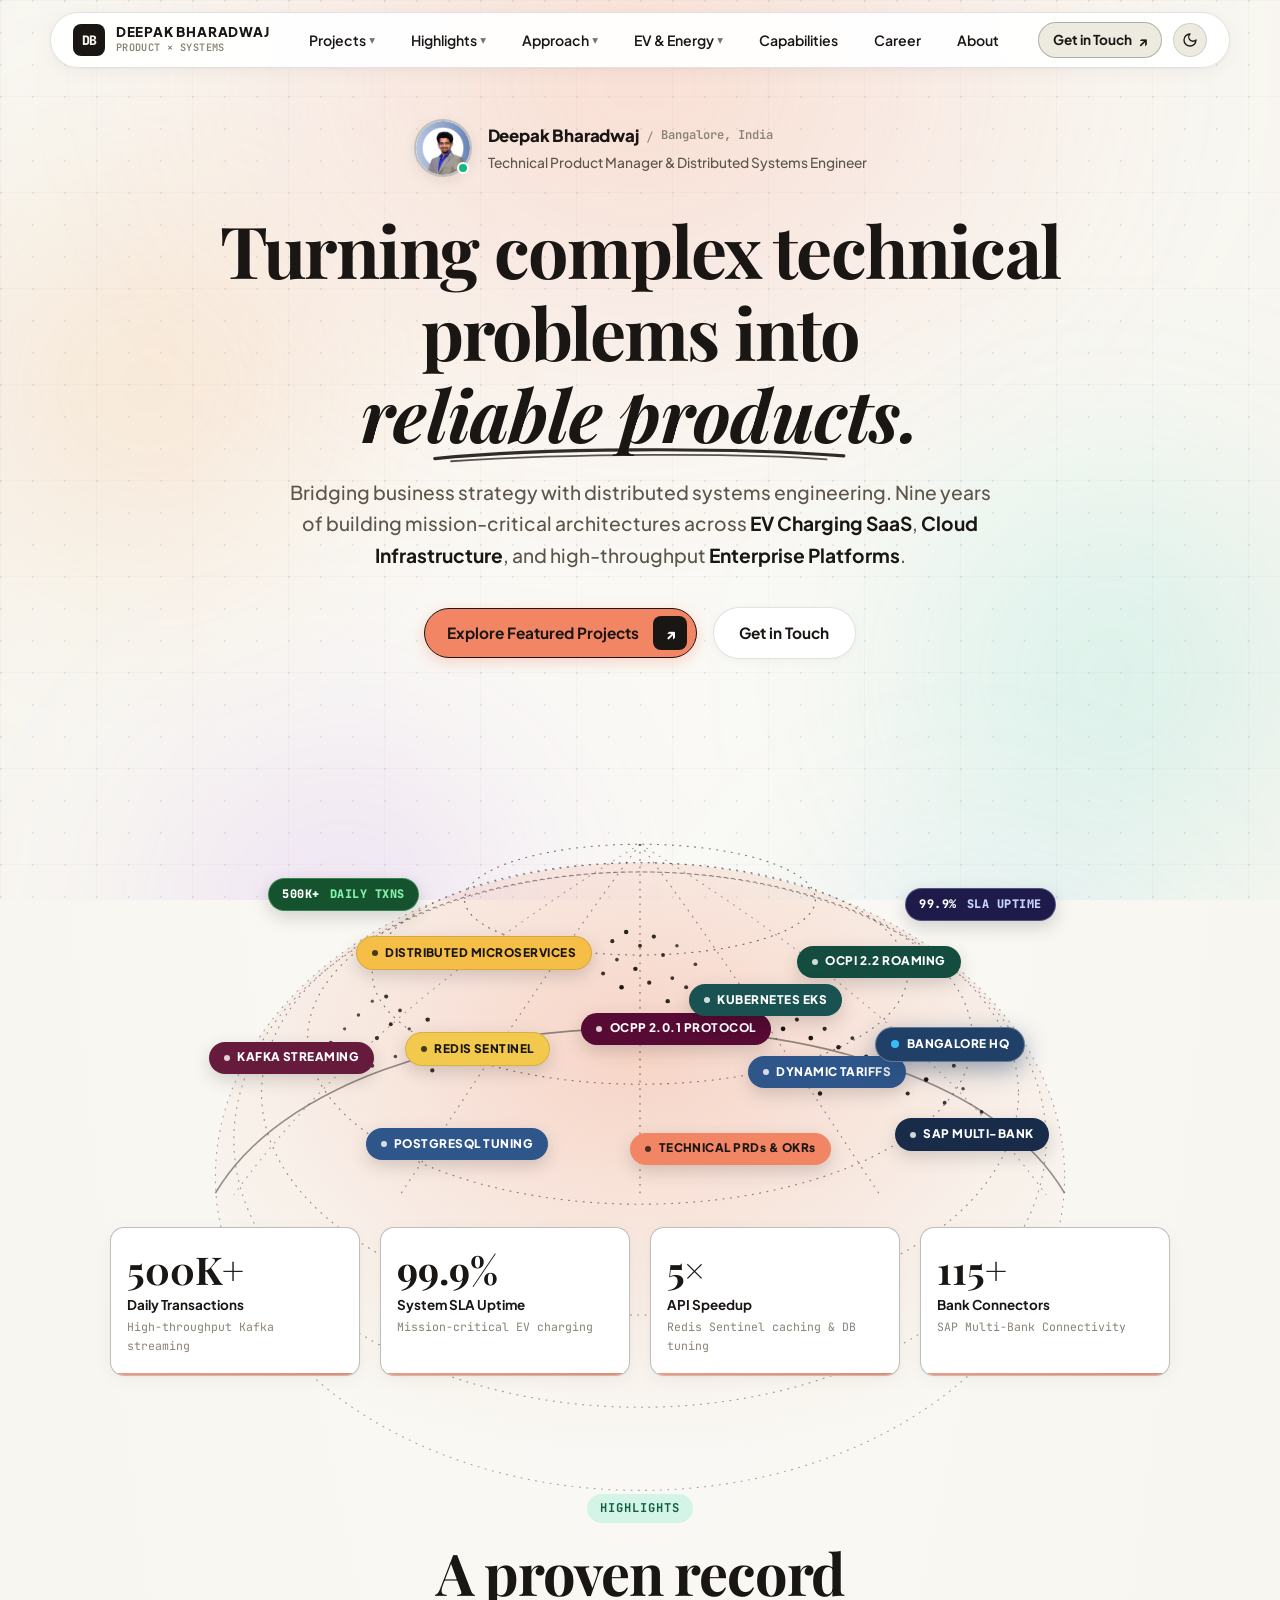
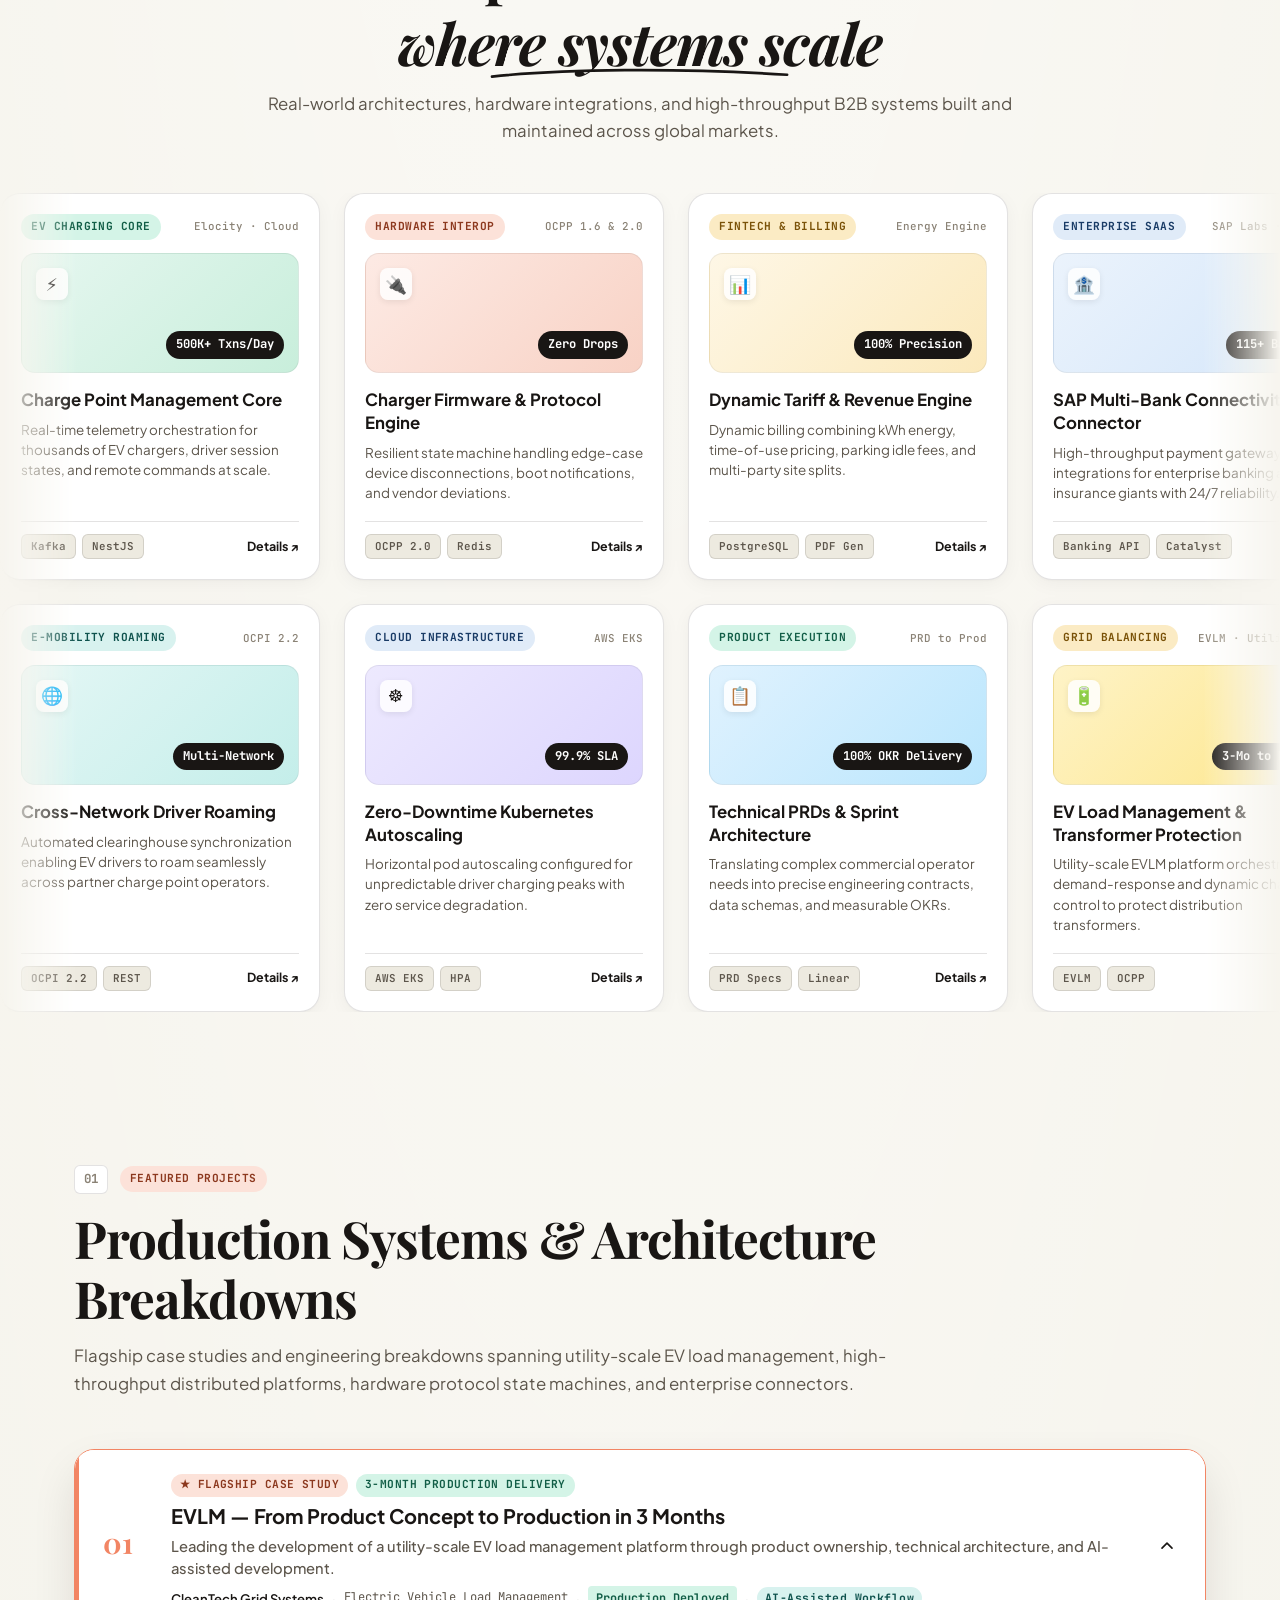
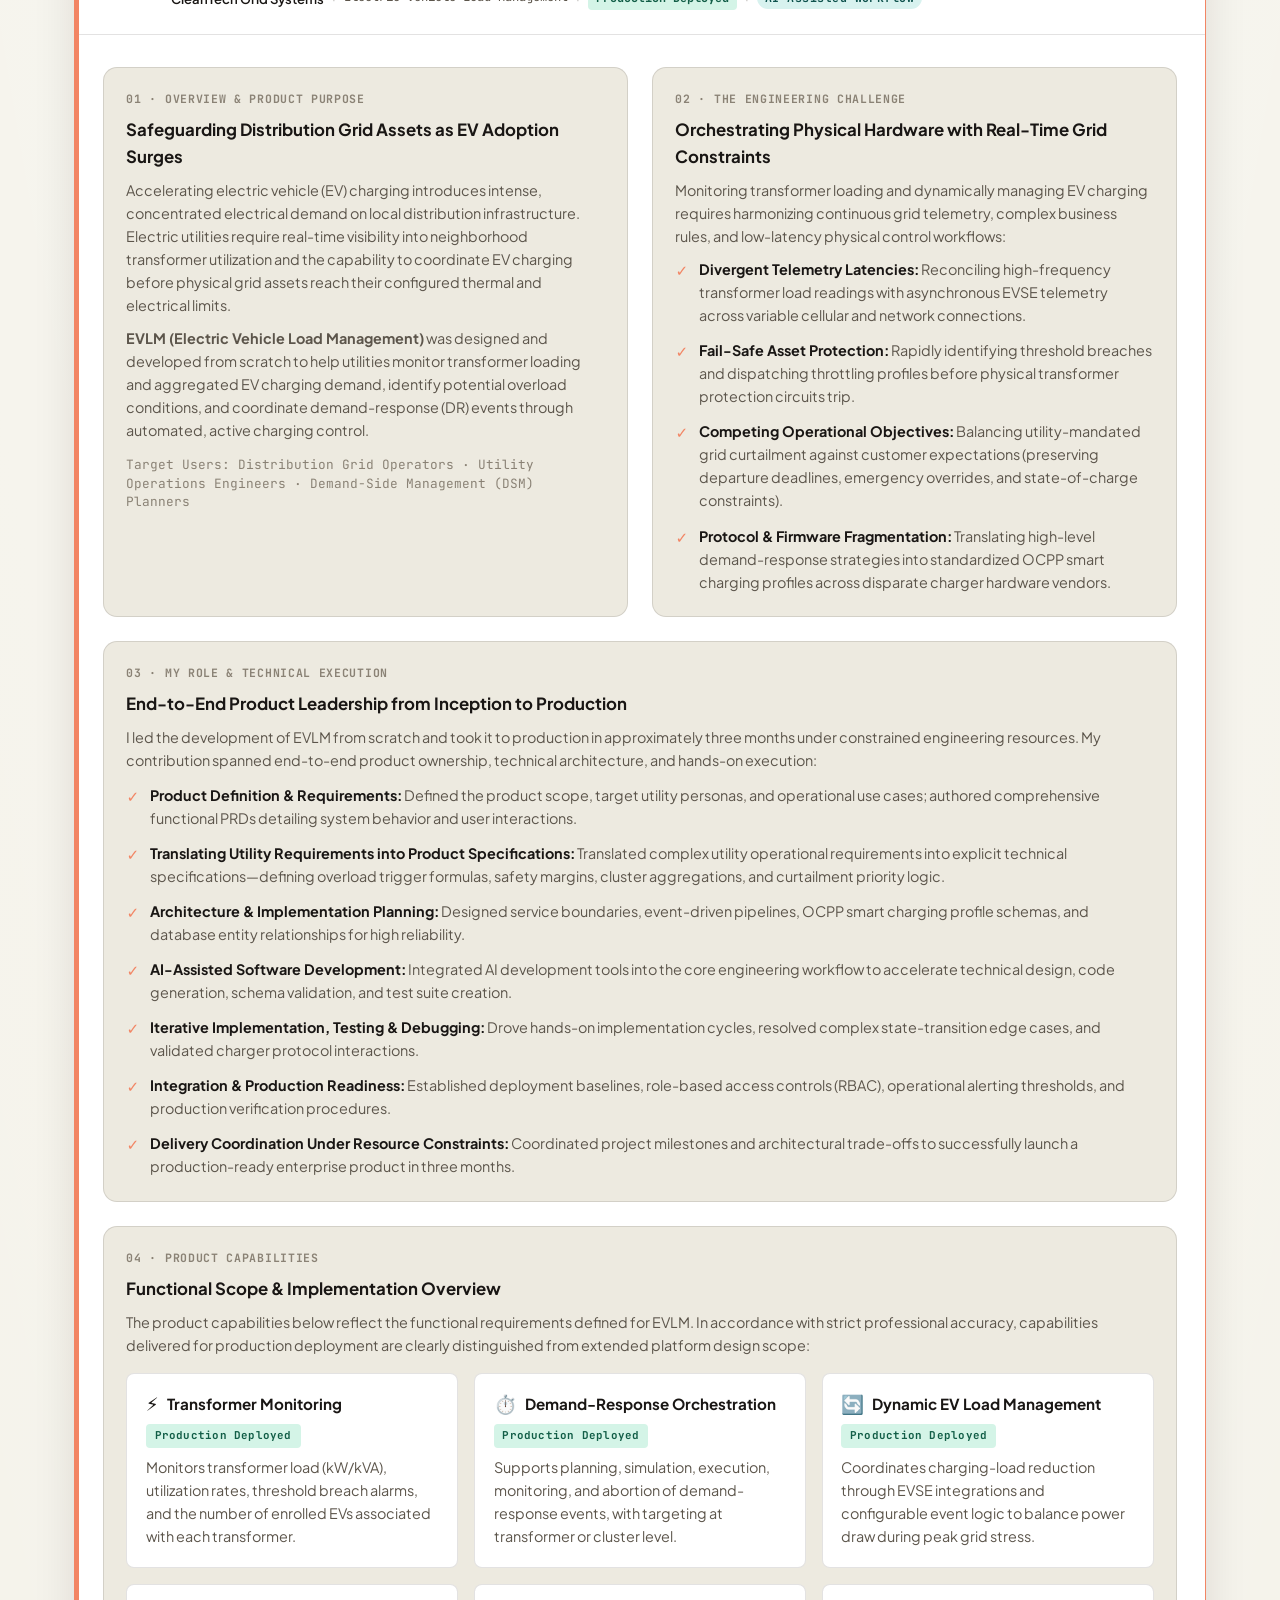
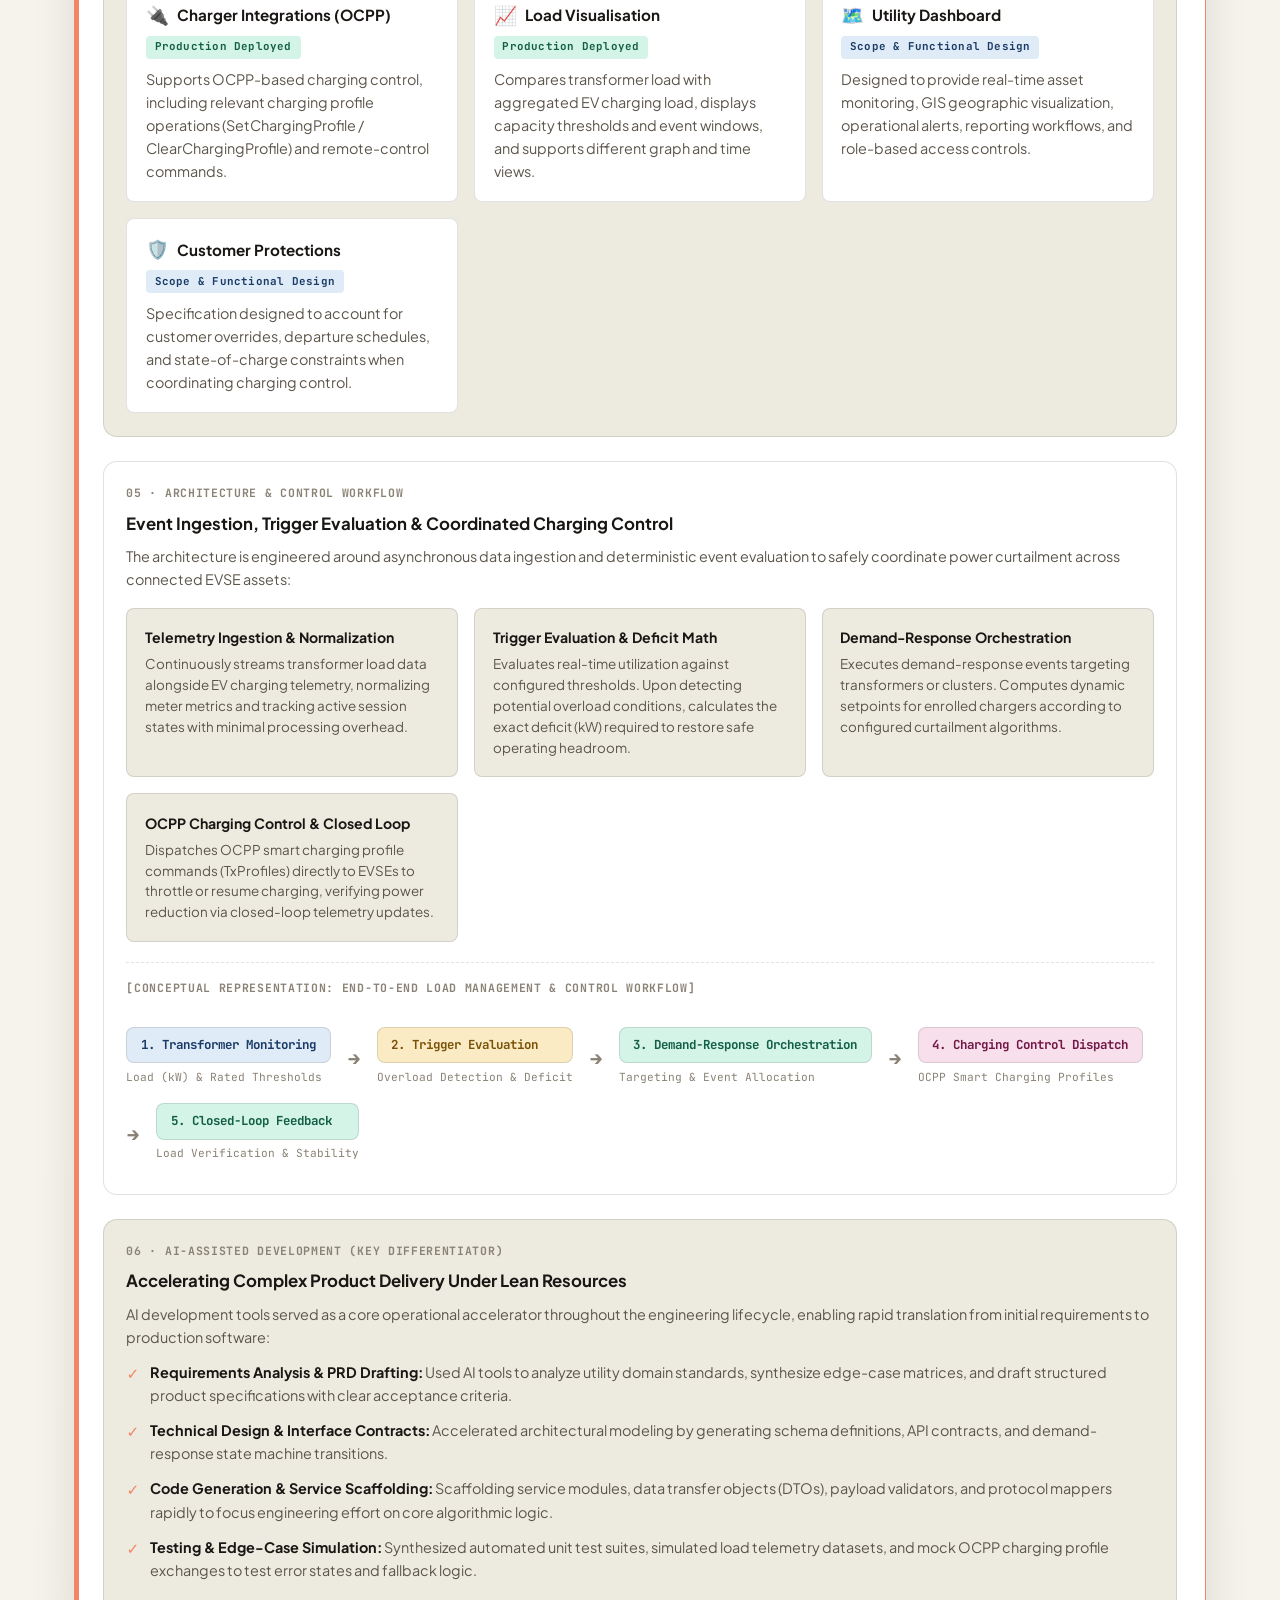
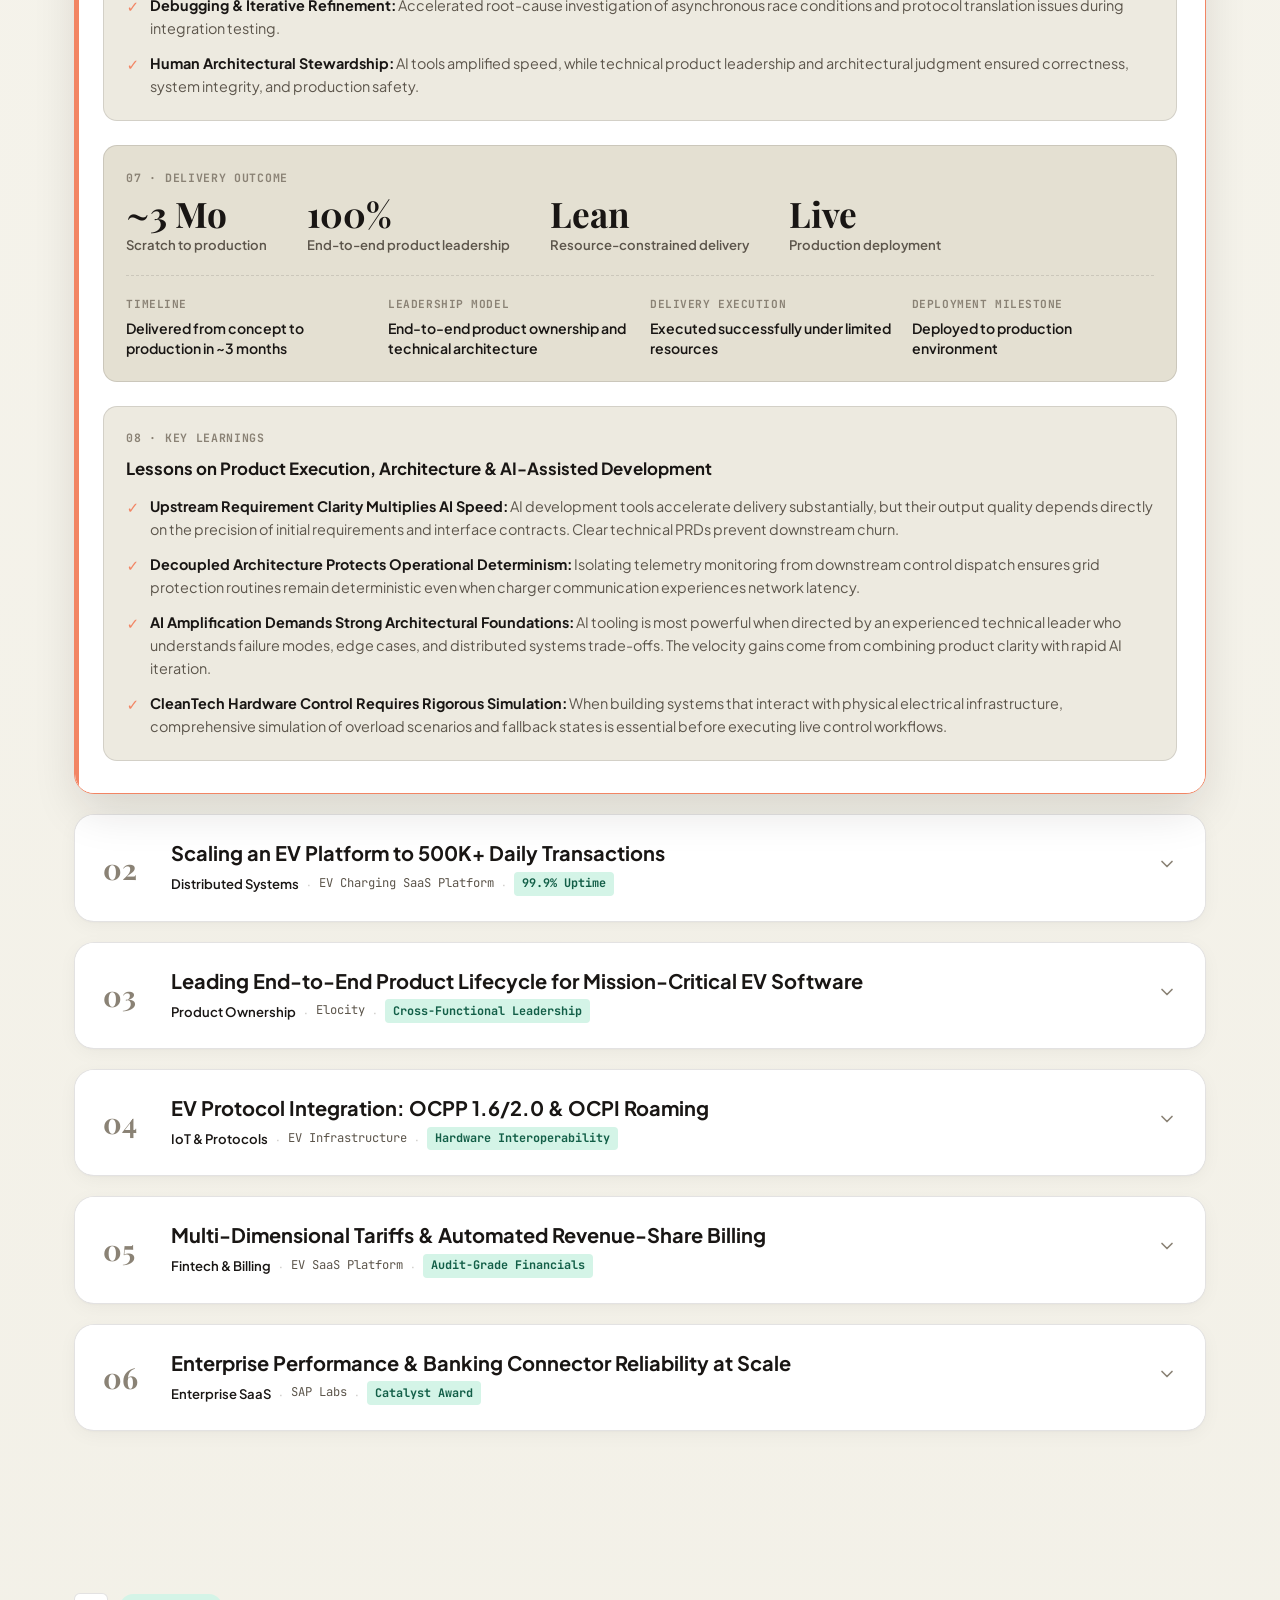
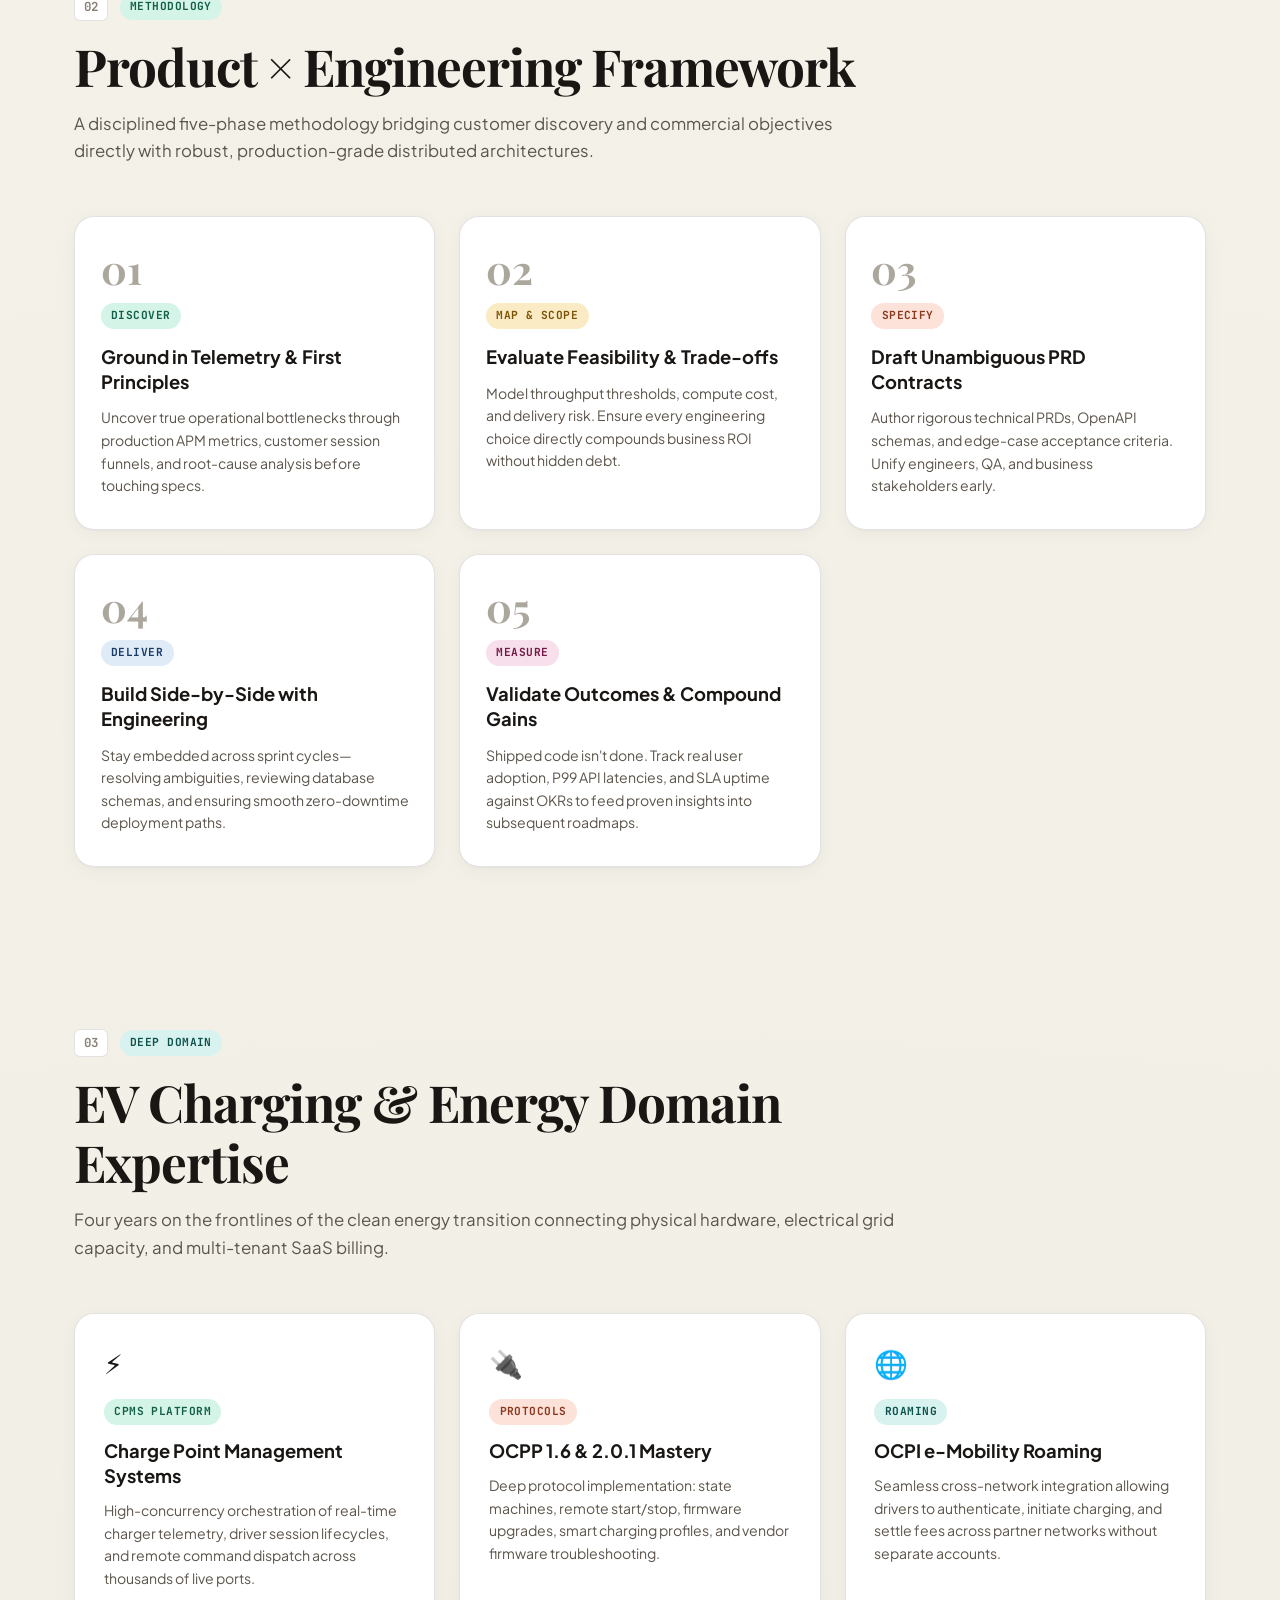
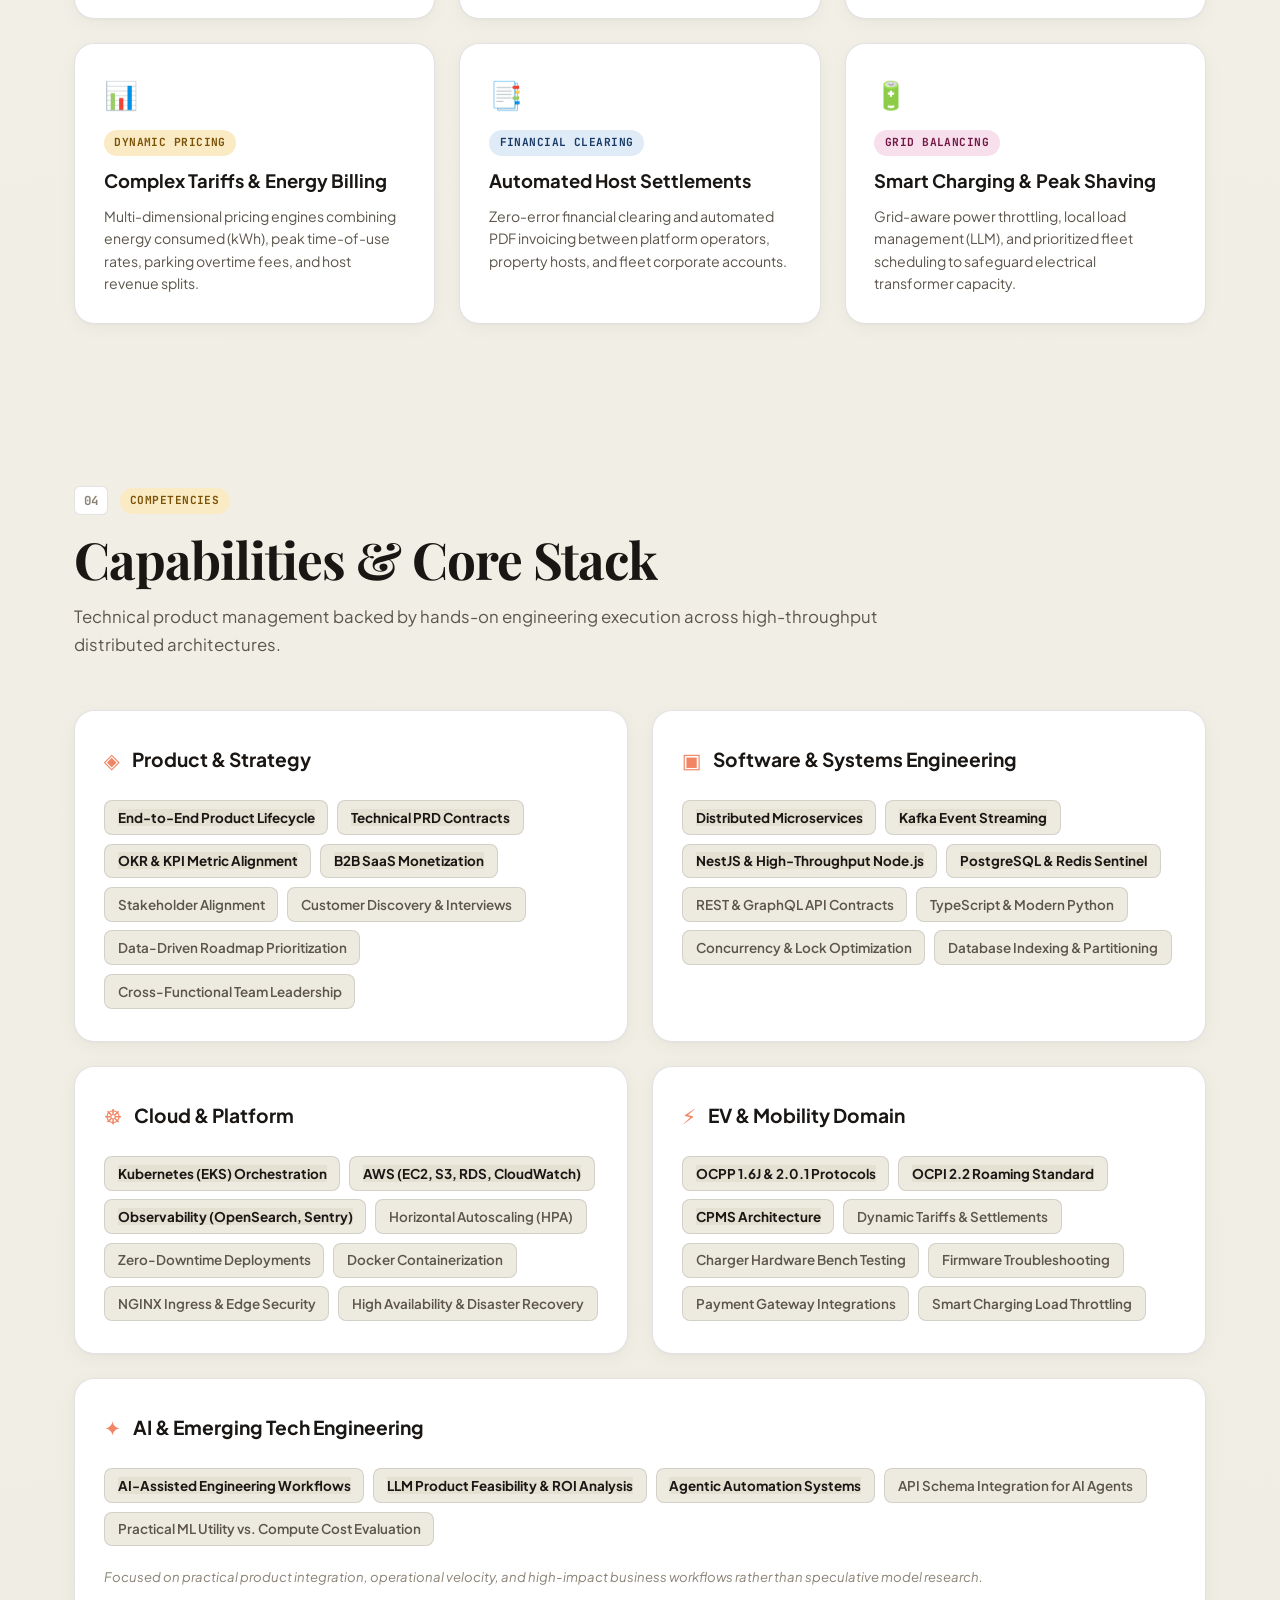
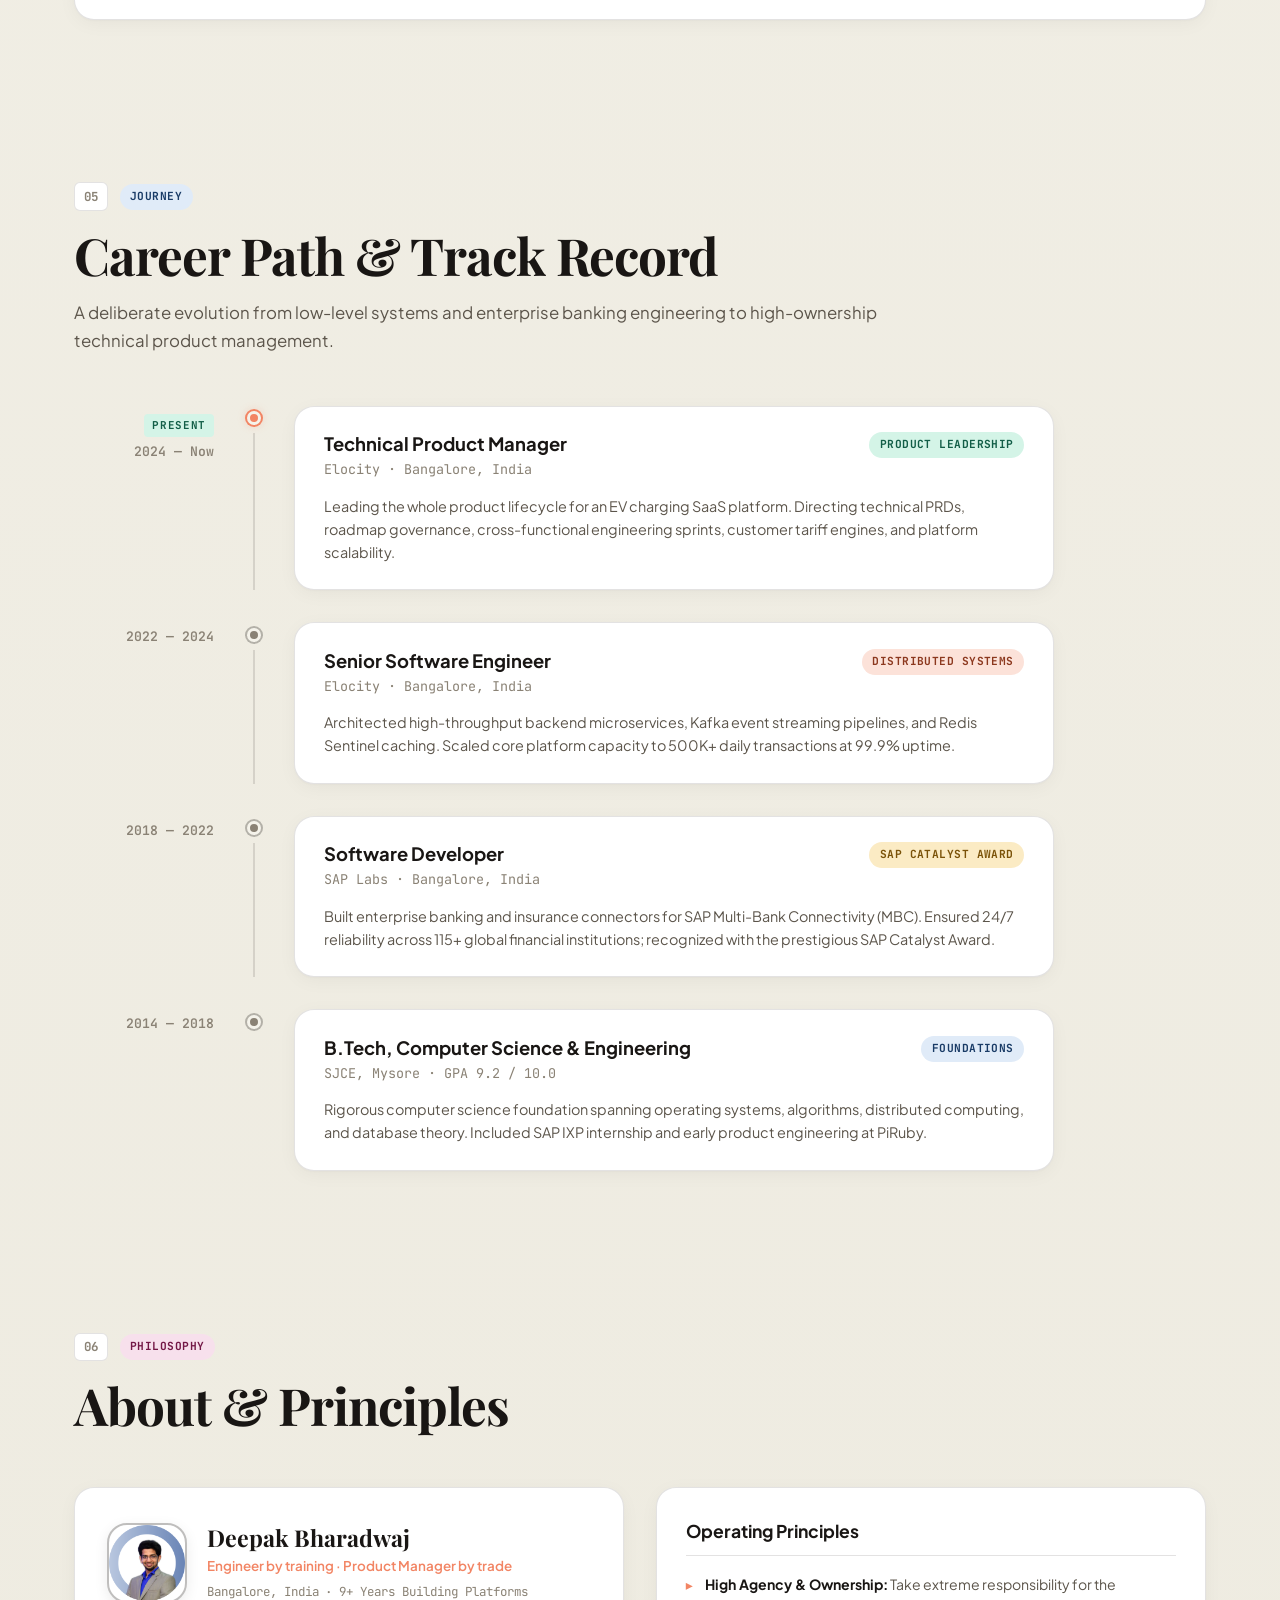
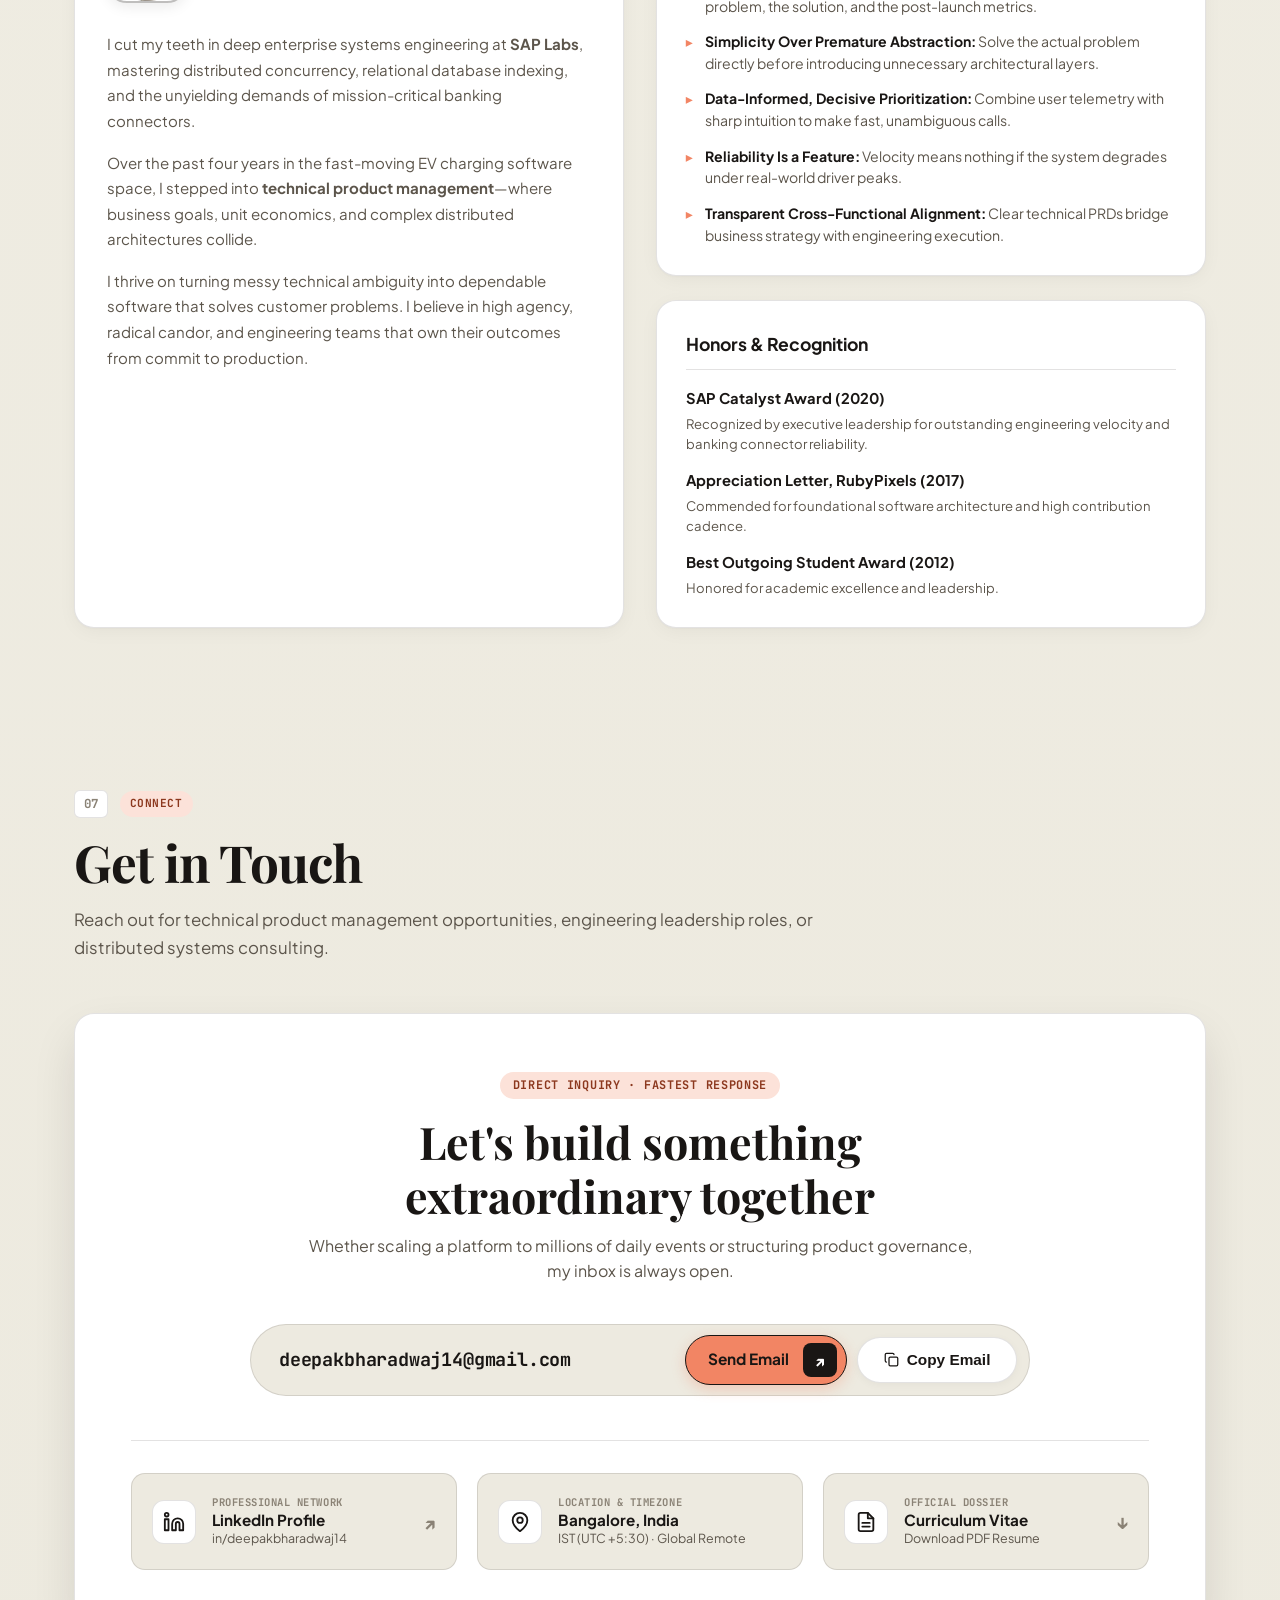
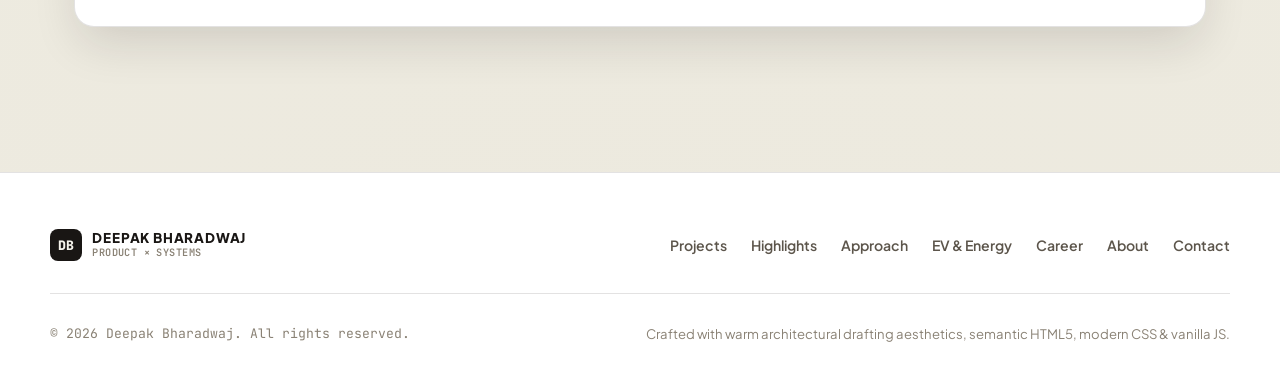
==== commit acb20421: "added latest project too and CV" ====
--- a/index.html
+++ b/index.html
@@ -658,22 +658,22 @@
               </div>
             </article>
 
-            <!-- Card 9: Smart Energy & Load Balancing -->
+            <!-- Card 9: EV Load Management (EVLM) -->
             <article class="scroll-card">
               <div class="scroll-card__badge-row">
                 <span class="pill-tag pill-tag--gold">GRID BALANCING</span>
-                <span class="scroll-card__loc">Smart Charging</span>
+                <span class="scroll-card__loc">EVLM · Utility Grid</span>
               </div>
               <div class="scroll-card__graphic scroll-card__graphic--energy">
                 <div class="tech-icon-chip">🔋</div>
-                <span class="tech-metric-highlight">Peak Shaving</span>
-              </div>
-              <h3 class="scroll-card__title">Smart Load Balancing &amp; Fleet Throttling</h3>
-              <p class="scroll-card__desc">Grid-aware power throttling algorithms preventing local transformer overloads during simultaneous multi-vehicle charging.</p>
+                <span class="tech-metric-highlight">3-Mo to Prod</span>
+              </div>
+              <h3 class="scroll-card__title">EV Load Management &amp; Transformer Protection</h3>
+              <p class="scroll-card__desc">Utility-scale EVLM platform orchestrating demand-response and dynamic charging control to protect distribution transformers.</p>
               <div class="scroll-card__footer">
-                <span class="tech-pill">Smart Grid</span>
-                <span class="tech-pill">Telemetry</span>
-                <a href="#ev-domain" class="scroll-card__link">Details ↗</a>
+                <span class="tech-pill">EVLM</span>
+                <span class="tech-pill">OCPP</span>
+                <a href="#case-evlm" class="scroll-card__link">Details ↗</a>
               </div>
             </article>
 
@@ -757,18 +757,18 @@
             <article class="scroll-card">
               <div class="scroll-card__badge-row">
                 <span class="pill-tag pill-tag--gold">GRID BALANCING</span>
-                <span class="scroll-card__loc">Smart Charging</span>
+                <span class="scroll-card__loc">EVLM · Utility Grid</span>
               </div>
               <div class="scroll-card__graphic scroll-card__graphic--energy">
                 <div class="tech-icon-chip">🔋</div>
-                <span class="tech-metric-highlight">Peak Shaving</span>
-              </div>
-              <h3 class="scroll-card__title">Smart Load Balancing &amp; Fleet Throttling</h3>
-              <p class="scroll-card__desc">Grid-aware power throttling algorithms preventing local transformer overloads during simultaneous multi-vehicle charging.</p>
+                <span class="tech-metric-highlight">3-Mo to Prod</span>
+              </div>
+              <h3 class="scroll-card__title">EV Load Management &amp; Transformer Protection</h3>
+              <p class="scroll-card__desc">Utility-scale EVLM platform orchestrating demand-response and dynamic charging control to protect distribution transformers.</p>
               <div class="scroll-card__footer">
-                <span class="tech-pill">Smart Grid</span>
-                <span class="tech-pill">Telemetry</span>
-                <a href="#ev-domain" class="scroll-card__link">Details ↗</a>
+                <span class="tech-pill">EVLM</span>
+                <span class="tech-pill">OCPP</span>
+                <a href="#case-evlm" class="scroll-card__link">Details ↗</a>
               </div>
             </article>
 
@@ -807,16 +807,304 @@
           </div>
           <h2 class="section-heading-editorial">Production Systems &amp; Architecture Breakdowns</h2>
           <p class="section-desc-editorial">
-            Detailed engineering breakdowns of high-throughput platforms, hardware protocol state machines, and enterprise banking connectors.
+            Flagship case studies and engineering breakdowns spanning utility-scale EV load management, high-throughput distributed platforms, hardware protocol state machines, and enterprise connectors.
           </p>
         </header>
 
         <div class="cases-editorial">
 
-          <!-- Project 1: Scaling an EV Platform -->
-          <article class="case-card is-open" id="case-platform-scale">
+          <!-- Flagship Case Study: EVLM -->
+          <article class="case-card case-card--flagship is-open" id="case-evlm">
             <div class="case-card__header" role="button" tabindex="0" aria-expanded="true">
               <div class="case-card__num">01</div>
+              <div class="case-card__meta">
+                <div style="display: flex; align-items: center; gap: 0.5rem; margin-bottom: 0.35rem; flex-wrap: wrap;">
+                  <span class="pill-tag pill-tag--coral" style="font-size: 0.7rem; padding: 0.15rem 0.55rem; font-weight: 700; letter-spacing: 0.04em;">★ FLAGSHIP CASE STUDY</span>
+                  <span class="pill-tag pill-tag--mint" style="font-size: 0.7rem; padding: 0.15rem 0.55rem; font-weight: 700; letter-spacing: 0.04em;">3-MONTH PRODUCTION DELIVERY</span>
+                </div>
+                <h3 class="case-card__title">EVLM — From Product Concept to Production in 3 Months</h3>
+                <p class="case-card__subheading">Leading the development of a utility-scale EV load management platform through product ownership, technical architecture, and AI-assisted development.</p>
+                <div class="case-card__tags">
+                  <span class="case-badge">CleanTech Grid Systems</span>
+                  <span class="case-sep">·</span>
+                  <span class="case-corp">Electric Vehicle Load Management</span>
+                  <span class="case-sep">·</span>
+                  <span class="case-metric">Production Deployed</span>
+                  <span class="case-sep">·</span>
+                  <span class="pill-tag pill-tag--teal" style="font-size: 0.72rem; padding: 0.12rem 0.5rem;">AI-Assisted Workflow</span>
+                </div>
+              </div>
+              <div class="case-card__chevron" aria-hidden="true">
+                <svg width="20" height="20" viewBox="0 0 24 24" fill="none" stroke="currentColor" stroke-width="2" stroke-linecap="round" stroke-linejoin="round"><path d="m6 9 6 6 6-6"/></svg>
+              </div>
+            </div>
+
+            <div class="case-card__drawer">
+              <div class="case-card__grid">
+                
+                <!-- Section 1: Overview -->
+                <div class="case-box">
+                  <span class="case-box__label">01 · OVERVIEW &amp; PRODUCT PURPOSE</span>
+                  <h4 class="case-box__title">Safeguarding Distribution Grid Assets as EV Adoption Surges</h4>
+                  <p>Accelerating electric vehicle (EV) charging introduces intense, concentrated electrical demand on local distribution infrastructure. Electric utilities require real-time visibility into neighborhood transformer utilization and the capability to coordinate EV charging before physical grid assets reach their configured thermal and electrical limits.</p>
+                  <p style="margin-top: 0.65rem;"><strong>EVLM (Electric Vehicle Load Management)</strong> was designed and developed from scratch to help utilities monitor transformer loading and aggregated EV charging demand, identify potential overload conditions, and coordinate demand-response (DR) events through automated, active charging control.</p>
+                  <div style="margin-top: 0.85rem; font-size: 0.8rem; color: var(--text-dim); font-family: var(--font-mono); line-height: 1.45;">
+                    Target Users: Distribution Grid Operators · Utility Operations Engineers · Demand-Side Management (DSM) Planners
+                  </div>
+                </div>
+
+                <!-- Section 2: The Challenge -->
+                <div class="case-box">
+                  <span class="case-box__label">02 · THE ENGINEERING CHALLENGE</span>
+                  <h4 class="case-box__title">Orchestrating Physical Hardware with Real-Time Grid Constraints</h4>
+                  <p>Monitoring transformer loading and dynamically managing EV charging requires harmonizing continuous grid telemetry, complex business rules, and low-latency physical control workflows:</p>
+                  <ul class="case-check-list" style="margin-top: 0.65rem;">
+                    <li><strong class="text-accent">Divergent Telemetry Latencies:</strong> Reconciling high-frequency transformer load readings with asynchronous EVSE telemetry across variable cellular and network connections.</li>
+                    <li><strong class="text-accent">Fail-Safe Asset Protection:</strong> Rapidly identifying threshold breaches and dispatching throttling profiles before physical transformer protection circuits trip.</li>
+                    <li><strong class="text-accent">Competing Operational Objectives:</strong> Balancing utility-mandated grid curtailment against customer expectations (preserving departure deadlines, emergency overrides, and state-of-charge constraints).</li>
+                    <li><strong class="text-accent">Protocol &amp; Firmware Fragmentation:</strong> Translating high-level demand-response strategies into standardized OCPP smart charging profiles across disparate charger hardware vendors.</li>
+                  </ul>
+                </div>
+
+                <!-- Section 3: My Role -->
+                <div class="case-box case-box--wide">
+                  <span class="case-box__label">03 · MY ROLE &amp; TECHNICAL EXECUTION</span>
+                  <h4 class="case-box__title">End-to-End Product Leadership from Inception to Production</h4>
+                  <p>I led the development of EVLM from scratch and took it to production in approximately three months under constrained engineering resources. My contribution spanned end-to-end product ownership, technical architecture, and hands-on execution:</p>
+                  <ul class="case-check-list" style="margin-top: 0.75rem;">
+                    <li><strong class="text-accent">Product Definition &amp; Requirements:</strong> Defined the product scope, target utility personas, and operational use cases; authored comprehensive functional PRDs detailing system behavior and user interactions.</li>
+                    <li><strong class="text-accent">Translating Utility Requirements into Product Specifications:</strong> Translated complex utility operational requirements into explicit technical specifications—defining overload trigger formulas, safety margins, cluster aggregations, and curtailment priority logic.</li>
+                    <li><strong class="text-accent">Architecture &amp; Implementation Planning:</strong> Designed service boundaries, event-driven pipelines, OCPP smart charging profile schemas, and database entity relationships for high reliability.</li>
+                    <li><strong class="text-accent">AI-Assisted Software Development:</strong> Integrated AI development tools into the core engineering workflow to accelerate technical design, code generation, schema validation, and test suite creation.</li>
+                    <li><strong class="text-accent">Iterative Implementation, Testing &amp; Debugging:</strong> Drove hands-on implementation cycles, resolved complex state-transition edge cases, and validated charger protocol interactions.</li>
+                    <li><strong class="text-accent">Integration &amp; Production Readiness:</strong> Established deployment baselines, role-based access controls (RBAC), operational alerting thresholds, and production verification procedures.</li>
+                    <li><strong class="text-accent">Delivery Coordination Under Resource Constraints:</strong> Coordinated project milestones and architectural trade-offs to successfully launch a production-ready enterprise product in three months.</li>
+                  </ul>
+                </div>
+
+                <!-- Section 4: Product Capabilities -->
+                <div class="case-box case-box--wide">
+                  <span class="case-box__label">04 · PRODUCT CAPABILITIES</span>
+                  <h4 class="case-box__title">Functional Scope &amp; Implementation Overview</h4>
+                  <p>The product capabilities below reflect the functional requirements defined for EVLM. In accordance with strict professional accuracy, capabilities delivered for production deployment are clearly distinguished from extended platform design scope:</p>
+                  
+                  <div class="case-caps-grid">
+                    
+                    <div class="case-cap-item">
+                      <div class="case-cap-item__head">
+                        <div class="case-cap-item__head-left">
+                          <span class="case-cap-item__icon">⚡</span>
+                          <h5 class="case-cap-item__title">Transformer Monitoring</h5>
+                        </div>
+                        <span class="case-cap-item__status case-cap-item__status--live">Production Deployed</span>
+                      </div>
+                      <p class="case-cap-item__desc">Monitors transformer load (kW/kVA), utilization rates, threshold breach alarms, and the number of enrolled EVs associated with each transformer.</p>
+                    </div>
+
+                    <div class="case-cap-item">
+                      <div class="case-cap-item__head">
+                        <div class="case-cap-item__head-left">
+                          <span class="case-cap-item__icon">⏱️</span>
+                          <h5 class="case-cap-item__title">Demand-Response Orchestration</h5>
+                        </div>
+                        <span class="case-cap-item__status case-cap-item__status--live">Production Deployed</span>
+                      </div>
+                      <p class="case-cap-item__desc">Supports planning, simulation, execution, monitoring, and abortion of demand-response events, with targeting at transformer or cluster level.</p>
+                    </div>
+
+                    <div class="case-cap-item">
+                      <div class="case-cap-item__head">
+                        <div class="case-cap-item__head-left">
+                          <span class="case-cap-item__icon">🔄</span>
+                          <h5 class="case-cap-item__title">Dynamic EV Load Management</h5>
+                        </div>
+                        <span class="case-cap-item__status case-cap-item__status--live">Production Deployed</span>
+                      </div>
+                      <p class="case-cap-item__desc">Coordinates charging-load reduction through EVSE integrations and configurable event logic to balance power draw during peak grid stress.</p>
+                    </div>
+
+                    <div class="case-cap-item">
+                      <div class="case-cap-item__head">
+                        <div class="case-cap-item__head-left">
+                          <span class="case-cap-item__icon">🔌</span>
+                          <h5 class="case-cap-item__title">Charger Integrations (OCPP)</h5>
+                        </div>
+                        <span class="case-cap-item__status case-cap-item__status--live">Production Deployed</span>
+                      </div>
+                      <p class="case-cap-item__desc">Supports OCPP-based charging control, including relevant charging profile operations (SetChargingProfile / ClearChargingProfile) and remote-control commands.</p>
+                    </div>
+
+                    <div class="case-cap-item">
+                      <div class="case-cap-item__head">
+                        <div class="case-cap-item__head-left">
+                          <span class="case-cap-item__icon">📈</span>
+                          <h5 class="case-cap-item__title">Load Visualisation</h5>
+                        </div>
+                        <span class="case-cap-item__status case-cap-item__status--live">Production Deployed</span>
+                      </div>
+                      <p class="case-cap-item__desc">Compares transformer load with aggregated EV charging load, displays capacity thresholds and event windows, and supports different graph and time views.</p>
+                    </div>
+
+                    <div class="case-cap-item">
+                      <div class="case-cap-item__head">
+                        <div class="case-cap-item__head-left">
+                          <span class="case-cap-item__icon">🗺️</span>
+                          <h5 class="case-cap-item__title">Utility Dashboard</h5>
+                        </div>
+                        <span class="case-cap-item__status case-cap-item__status--scope">Scope &amp; Functional Design</span>
+                      </div>
+                      <p class="case-cap-item__desc">Designed to provide real-time asset monitoring, GIS geographic visualization, operational alerts, reporting workflows, and role-based access controls.</p>
+                    </div>
+
+                    <div class="case-cap-item">
+                      <div class="case-cap-item__head">
+                        <div class="case-cap-item__head-left">
+                          <span class="case-cap-item__icon">🛡️</span>
+                          <h5 class="case-cap-item__title">Customer Protections</h5>
+                        </div>
+                        <span class="case-cap-item__status case-cap-item__status--scope">Scope &amp; Functional Design</span>
+                      </div>
+                      <p class="case-cap-item__desc">Specification designed to account for customer overrides, departure schedules, and state-of-charge constraints when coordinating charging control.</p>
+                    </div>
+
+                  </div>
+                </div>
+
+                <!-- Section 5: Architecture and Technical Complexity -->
+                <div class="case-box case-box--diagram">
+                  <span class="case-box__label">05 · ARCHITECTURE &amp; CONTROL WORKFLOW</span>
+                  <h4 class="case-box__title">Event Ingestion, Trigger Evaluation &amp; Coordinated Charging Control</h4>
+                  <p>The architecture is engineered around asynchronous data ingestion and deterministic event evaluation to safely coordinate power curtailment across connected EVSE assets:</p>
+                  
+                  <div style="display: grid; grid-template-columns: repeat(auto-fit, minmax(280px, 1fr)); gap: 1rem; margin: 1rem 0;">
+                    <div style="background: var(--bg-elevated); padding: 1.1rem; border-radius: var(--radius-sm); border: 1px solid var(--border);">
+                      <strong style="color: var(--text); font-size: 0.88rem; display: block; margin-bottom: 0.35rem;">Telemetry Ingestion &amp; Normalization</strong>
+                      <p style="font-size: 0.84rem; margin: 0; color: var(--text-muted); line-height: 1.55;">Continuously streams transformer load data alongside EV charging telemetry, normalizing meter metrics and tracking active session states with minimal processing overhead.</p>
+                    </div>
+                    <div style="background: var(--bg-elevated); padding: 1.1rem; border-radius: var(--radius-sm); border: 1px solid var(--border);">
+                      <strong style="color: var(--text); font-size: 0.88rem; display: block; margin-bottom: 0.35rem;">Trigger Evaluation &amp; Deficit Math</strong>
+                      <p style="font-size: 0.84rem; margin: 0; color: var(--text-muted); line-height: 1.55;">Evaluates real-time utilization against configured thresholds. Upon detecting potential overload conditions, calculates the exact deficit (kW) required to restore safe operating headroom.</p>
+                    </div>
+                    <div style="background: var(--bg-elevated); padding: 1.1rem; border-radius: var(--radius-sm); border: 1px solid var(--border);">
+                      <strong style="color: var(--text); font-size: 0.88rem; display: block; margin-bottom: 0.35rem;">Demand-Response Orchestration</strong>
+                      <p style="font-size: 0.84rem; margin: 0; color: var(--text-muted); line-height: 1.55;">Executes demand-response events targeting transformers or clusters. Computes dynamic setpoints for enrolled chargers according to configured curtailment algorithms.</p>
+                    </div>
+                    <div style="background: var(--bg-elevated); padding: 1.1rem; border-radius: var(--radius-sm); border: 1px solid var(--border);">
+                      <strong style="color: var(--text); font-size: 0.88rem; display: block; margin-bottom: 0.35rem;">OCPP Charging Control &amp; Closed Loop</strong>
+                      <p style="font-size: 0.84rem; margin: 0; color: var(--text-muted); line-height: 1.55;">Dispatches OCPP smart charging profile commands (TxProfiles) directly to EVSEs to throttle or resume charging, verifying power reduction via closed-loop telemetry updates.</p>
+                    </div>
+                  </div>
+
+                  <!-- Workflow visual schematic -->
+                  <div style="margin-top: 1.25rem; padding-top: 1rem; border-top: 1px dashed var(--border);">
+                    <span class="diagram-caption">[Conceptual Representation: End-to-End Load Management &amp; Control Workflow]</span>
+                    <div class="arch-flow arch-flow--evlm">
+                      <div class="arch-step">
+                        <span class="arch-chip arch-chip--client">1. Transformer Monitoring</span>
+                        <span class="arch-sub">Load (kW) &amp; Rated Thresholds</span>
+                      </div>
+                      <div class="arch-arrow" aria-hidden="true">→</div>
+                      <div class="arch-step">
+                        <span class="arch-chip arch-chip--gw">2. Trigger Evaluation</span>
+                        <span class="arch-sub">Overload Detection &amp; Deficit</span>
+                      </div>
+                      <div class="arch-arrow" aria-hidden="true">→</div>
+                      <div class="arch-step arch-step--group">
+                        <div class="arch-chip arch-chip--srv">3. Demand-Response Orchestration</div>
+                        <span class="arch-sub">Targeting &amp; Event Allocation</span>
+                      </div>
+                      <div class="arch-arrow" aria-hidden="true">→</div>
+                      <div class="arch-step arch-step--data">
+                        <div class="arch-chip arch-chip--db">4. Charging Control Dispatch</div>
+                        <span class="arch-sub">OCPP Smart Charging Profiles</span>
+                      </div>
+                      <div class="arch-arrow" aria-hidden="true">→</div>
+                      <div class="arch-step">
+                        <span class="arch-chip arch-chip--srv">5. Closed-Loop Feedback</span>
+                        <span class="arch-sub">Load Verification &amp; Stability</span>
+                      </div>
+                    </div>
+                  </div>
+                </div>
+
+                <!-- Section 6: AI-Assisted Development -->
+                <div class="case-box case-box--wide">
+                  <span class="case-box__label">06 · AI-ASSISTED DEVELOPMENT (KEY DIFFERENTIATOR)</span>
+                  <h4 class="case-box__title">Accelerating Complex Product Delivery Under Lean Resources</h4>
+                  <p>AI development tools served as a core operational accelerator throughout the engineering lifecycle, enabling rapid translation from initial requirements to production software:</p>
+                  
+                  <ul class="case-check-list" style="margin-top: 0.75rem;">
+                    <li><strong class="text-accent">Requirements Analysis &amp; PRD Drafting:</strong> Used AI tools to analyze utility domain standards, synthesize edge-case matrices, and draft structured product specifications with clear acceptance criteria.</li>
+                    <li><strong class="text-accent">Technical Design &amp; Interface Contracts:</strong> Accelerated architectural modeling by generating schema definitions, API contracts, and demand-response state machine transitions.</li>
+                    <li><strong class="text-accent">Code Generation &amp; Service Scaffolding:</strong> Scaffolding service modules, data transfer objects (DTOs), payload validators, and protocol mappers rapidly to focus engineering effort on core algorithmic logic.</li>
+                    <li><strong class="text-accent">Testing &amp; Edge-Case Simulation:</strong> Synthesized automated unit test suites, simulated load telemetry datasets, and mock OCPP charging profile exchanges to test error states and fallback logic.</li>
+                    <li><strong class="text-accent">Debugging &amp; Iterative Refinement:</strong> Accelerated root-cause investigation of asynchronous race conditions and protocol translation issues during integration testing.</li>
+                    <li><strong class="text-accent">Human Architectural Stewardship:</strong> AI tools amplified speed, while technical product leadership and architectural judgment ensured correctness, system integrity, and production safety.</li>
+                  </ul>
+                </div>
+
+                <!-- Section 7: Delivery Outcome -->
+                <div class="case-box case-box--metric">
+                  <span class="case-box__label">07 · DELIVERY OUTCOME</span>
+                  <div class="outcome-stat-row">
+                    <div class="outcome-stat">
+                      <span class="outcome-stat__num">~3 Mo</span>
+                      <span class="outcome-stat__text">Scratch to production</span>
+                    </div>
+                    <div class="outcome-stat">
+                      <span class="outcome-stat__num">100%</span>
+                      <span class="outcome-stat__text">End-to-end product leadership</span>
+                    </div>
+                    <div class="outcome-stat">
+                      <span class="outcome-stat__num">Lean</span>
+                      <span class="outcome-stat__text">Resource-constrained delivery</span>
+                    </div>
+                    <div class="outcome-stat">
+                      <span class="outcome-stat__num">Live</span>
+                      <span class="outcome-stat__text">Production deployment</span>
+                    </div>
+                  </div>
+
+                  <div class="case-delivery-summary">
+                    <div class="case-delivery-summary__item">
+                      <span class="case-delivery-summary__label">Timeline</span>
+                      <span class="case-delivery-summary__value">Delivered from concept to production in ~3 months</span>
+                    </div>
+                    <div class="case-delivery-summary__item">
+                      <span class="case-delivery-summary__label">Leadership Model</span>
+                      <span class="case-delivery-summary__value">End-to-end product ownership and technical architecture</span>
+                    </div>
+                    <div class="case-delivery-summary__item">
+                      <span class="case-delivery-summary__label">Delivery Execution</span>
+                      <span class="case-delivery-summary__value">Executed successfully under limited resources</span>
+                    </div>
+                    <div class="case-delivery-summary__item">
+                      <span class="case-delivery-summary__label">Deployment Milestone</span>
+                      <span class="case-delivery-summary__value">Deployed to production environment</span>
+                    </div>
+                  </div>
+                </div>
+
+                <!-- Section 8: Key Learnings -->
+                <div class="case-box case-box--wide">
+                  <span class="case-box__label">08 · KEY LEARNINGS</span>
+                  <h4 class="case-box__title">Lessons on Product Execution, Architecture &amp; AI-Assisted Development</h4>
+                  <ul class="case-check-list" style="margin-top: 0.75rem;">
+                    <li><strong class="text-accent">Upstream Requirement Clarity Multiplies AI Speed:</strong> AI development tools accelerate delivery substantially, but their output quality depends directly on the precision of initial requirements and interface contracts. Clear technical PRDs prevent downstream churn.</li>
+                    <li><strong class="text-accent">Decoupled Architecture Protects Operational Determinism:</strong> Isolating telemetry monitoring from downstream control dispatch ensures grid protection routines remain deterministic even when charger communication experiences network latency.</li>
+                    <li><strong class="text-accent">AI Amplification Demands Strong Architectural Foundations:</strong> AI tooling is most powerful when directed by an experienced technical leader who understands failure modes, edge cases, and distributed systems trade-offs. The velocity gains come from combining product clarity with rapid AI iteration.</li>
+                    <li><strong class="text-accent">CleanTech Hardware Control Requires Rigorous Simulation:</strong> When building systems that interact with physical electrical infrastructure, comprehensive simulation of overload scenarios and fallback states is essential before executing live control workflows.</li>
+                  </ul>
+                </div>
+
+              </div>
+            </div>
+          </article>
+
+          <!-- Project 2: Scaling an EV Platform -->
+          <article class="case-card" id="case-platform-scale">
+            <div class="case-card__header" role="button" tabindex="0" aria-expanded="false">
+              <div class="case-card__num">02</div>
               <div class="case-card__meta">
                 <h3 class="case-card__title">Scaling an EV Platform to 500K+ Daily Transactions</h3>
                 <div class="case-card__tags">
@@ -906,10 +1194,10 @@
             </div>
           </article>
 
-          <!-- Project 2: Product Lifecycle Leadership -->
+          <!-- Project 3: Product Lifecycle Leadership -->
           <article class="case-card" id="case-product-lifecycle">
             <div class="case-card__header" role="button" tabindex="0" aria-expanded="false">
-              <div class="case-card__num">02</div>
+              <div class="case-card__num">03</div>
               <div class="case-card__meta">
                 <h3 class="case-card__title">Leading End-to-End Product Lifecycle for Mission-Critical EV Software</h3>
                 <div class="case-card__tags">
@@ -969,10 +1257,10 @@
             </div>
           </article>
 
-          <!-- Project 3: EV Protocol Integration (OCPP & OCPI) -->
+          <!-- Project 4: EV Protocol Integration (OCPP & OCPI) -->
           <article class="case-card" id="case-ev-interop">
             <div class="case-card__header" role="button" tabindex="0" aria-expanded="false">
-              <div class="case-card__num">03</div>
+              <div class="case-card__num">04</div>
               <div class="case-card__meta">
                 <h3 class="case-card__title">EV Protocol Integration: OCPP 1.6/2.0 &amp; OCPI Roaming</h3>
                 <div class="case-card__tags">
@@ -1028,10 +1316,10 @@
             </div>
           </article>
 
-          <!-- Project 4: Multi-Dimensional Tariffs & Billing -->
+          <!-- Project 5: Multi-Dimensional Tariffs & Billing -->
           <article class="case-card" id="case-billing-tariffs">
             <div class="case-card__header" role="button" tabindex="0" aria-expanded="false">
-              <div class="case-card__num">04</div>
+              <div class="case-card__num">05</div>
               <div class="case-card__meta">
                 <h3 class="case-card__title">Multi-Dimensional Tariffs &amp; Automated Revenue-Share Billing</h3>
                 <div class="case-card__tags">
@@ -1087,10 +1375,10 @@
             </div>
           </article>
 
-          <!-- Project 5: Enterprise SAP Performance & Reliability -->
+          <!-- Project 6: Enterprise SAP Performance & Reliability -->
           <article class="case-card" id="case-enterprise-sap">
             <div class="case-card__header" role="button" tabindex="0" aria-expanded="false">
-              <div class="case-card__num">05</div>
+              <div class="case-card__num">06</div>
               <div class="case-card__meta">
                 <h3 class="case-card__title">Enterprise Performance &amp; Banking Connector Reliability at Scale</h3>
                 <div class="case-card__tags">
@@ -1654,7 +1942,7 @@
               </div>
             </div>
 
-            <a href="mailto:deepakbharadwaj14@gmail.com?subject=Request%20for%20Deepak%20Bharadwaj%20Resume" class="contact-channel-item" id="contact-resume">
+            <a href="assets/Deepak%20Bharadwaj%20-%20Resume.pdf" download="Deepak Bharadwaj - Resume.pdf" class="contact-channel-item" id="contact-resume" target="_blank" rel="noopener noreferrer">
               <div class="channel-icon-wrap">
                 <svg width="22" height="22" viewBox="0 0 24 24" fill="none" stroke="currentColor" stroke-width="2" stroke-linecap="round" stroke-linejoin="round" aria-hidden="true">
                   <path d="M14 2H6a2 2 0 0 0-2 2v16a2 2 0 0 0 2 2h12a2 2 0 0 0 2-2V8z"></path>
@@ -1666,7 +1954,7 @@
               <div class="channel-meta">
                 <span class="channel-badge">OFFICIAL DOSSIER</span>
                 <h4 class="channel-title">Curriculum Vitae</h4>
-                <span class="channel-handle">Request Updated PDF</span>
+                <span class="channel-handle">Download PDF Resume</span>
               </div>
               <span class="channel-arrow">↓</span>
             </a>
--- a/style.css
+++ b/style.css
@@ -1465,7 +1465,7 @@
 }
 
 .case-card.is-open .case-card__drawer {
-  max-height: 2000px;
+  max-height: 6000px;
   border-top-color: var(--border);
 }
 
@@ -1621,6 +1621,174 @@
   display: flex;
   flex-direction: column;
   gap: 0.4rem;
+}
+
+/* ─── Flagship Case Card & EVLM Custom Styling ─── */
+.case-card--flagship {
+  border-color: var(--border-strong);
+  position: relative;
+}
+
+.case-card--flagship.is-open {
+  border-color: var(--coral-btn);
+  box-shadow: var(--card-shadow-pop);
+}
+
+.case-card--flagship::before {
+  content: '';
+  position: absolute;
+  top: 0;
+  left: 0;
+  bottom: 0;
+  width: 4px;
+  background: var(--coral-btn);
+  border-top-left-radius: var(--radius-lg);
+  border-bottom-left-radius: var(--radius-lg);
+  z-index: 2;
+}
+
+.case-card__subheading {
+  font-size: 0.92rem;
+  color: var(--text-muted);
+  line-height: 1.5;
+  margin-bottom: 0.45rem;
+  font-weight: 500;
+}
+
+/* Product Capabilities Grid */
+.case-caps-grid {
+  display: grid;
+  grid-template-columns: repeat(auto-fit, minmax(280px, 1fr));
+  gap: 1rem;
+  margin-top: 1rem;
+}
+
+.case-cap-item {
+  background: var(--bg-surface);
+  border: 1px solid var(--border);
+  border-radius: var(--radius-sm);
+  padding: 1.15rem;
+  display: flex;
+  flex-direction: column;
+  gap: 0.55rem;
+  transition: border-color 0.2s ease, box-shadow 0.2s ease;
+}
+
+.case-cap-item:hover {
+  border-color: var(--border-strong);
+  box-shadow: 0 4px 14px rgba(26, 22, 18, 0.04);
+}
+
+.case-cap-item__head {
+  display: flex;
+  align-items: center;
+  justify-content: space-between;
+  gap: 0.5rem;
+  flex-wrap: wrap;
+}
+
+.case-cap-item__head-left {
+  display: flex;
+  align-items: center;
+  gap: 0.5rem;
+  flex: 1;
+  min-width: 160px;
+}
+
+.case-cap-item__icon {
+  font-size: 1.15rem;
+  line-height: 1;
+}
+
+.case-cap-item__title {
+  font-family: var(--font-sans);
+  font-size: 0.95rem;
+  font-weight: 700;
+  color: var(--text);
+  margin: 0;
+}
+
+.case-cap-item__status {
+  font-family: var(--font-mono);
+  font-size: 0.68rem;
+  font-weight: 700;
+  padding: 0.18rem 0.55rem;
+  border-radius: 4px;
+  letter-spacing: 0.02em;
+  white-space: nowrap;
+}
+
+.case-cap-item__status--live {
+  background: var(--pill-mint-bg);
+  color: var(--pill-mint-text);
+}
+
+.case-cap-item__status--scope {
+  background: var(--pill-navy-bg);
+  color: var(--pill-navy-text);
+}
+
+.case-cap-item__desc {
+  font-size: 0.86rem;
+  color: var(--text-muted);
+  line-height: 1.55;
+  margin: 0;
+}
+
+/* Workflow Diagram Styling */
+.diagram-caption {
+  display: block;
+  font-family: var(--font-mono);
+  font-size: 0.72rem;
+  font-weight: 700;
+  color: var(--text-dim);
+  text-transform: uppercase;
+  letter-spacing: 0.06em;
+  margin-bottom: 0.85rem;
+}
+
+.arch-flow--evlm {
+  align-items: stretch;
+}
+
+.arch-flow--evlm .arch-step {
+  justify-content: center;
+}
+
+.arch-flow--evlm .arch-arrow {
+  align-self: center;
+}
+
+/* Delivery Outcome Strip */
+.case-delivery-summary {
+  display: grid;
+  grid-template-columns: repeat(auto-fit, minmax(210px, 1fr));
+  gap: 1.25rem;
+  margin-top: 1.25rem;
+  padding-top: 1.25rem;
+  border-top: 1px dashed var(--border);
+}
+
+.case-delivery-summary__item {
+  display: flex;
+  flex-direction: column;
+  gap: 0.25rem;
+}
+
+.case-delivery-summary__label {
+  font-family: var(--font-mono);
+  font-size: 0.7rem;
+  font-weight: 700;
+  color: var(--text-dim);
+  text-transform: uppercase;
+  letter-spacing: 0.05em;
+}
+
+.case-delivery-summary__value {
+  font-size: 0.88rem;
+  color: var(--text);
+  font-weight: 600;
+  line-height: 1.45;
 }
 
 /* ═══════════════ APPROACH FRAMEWORK ═══════════════ */
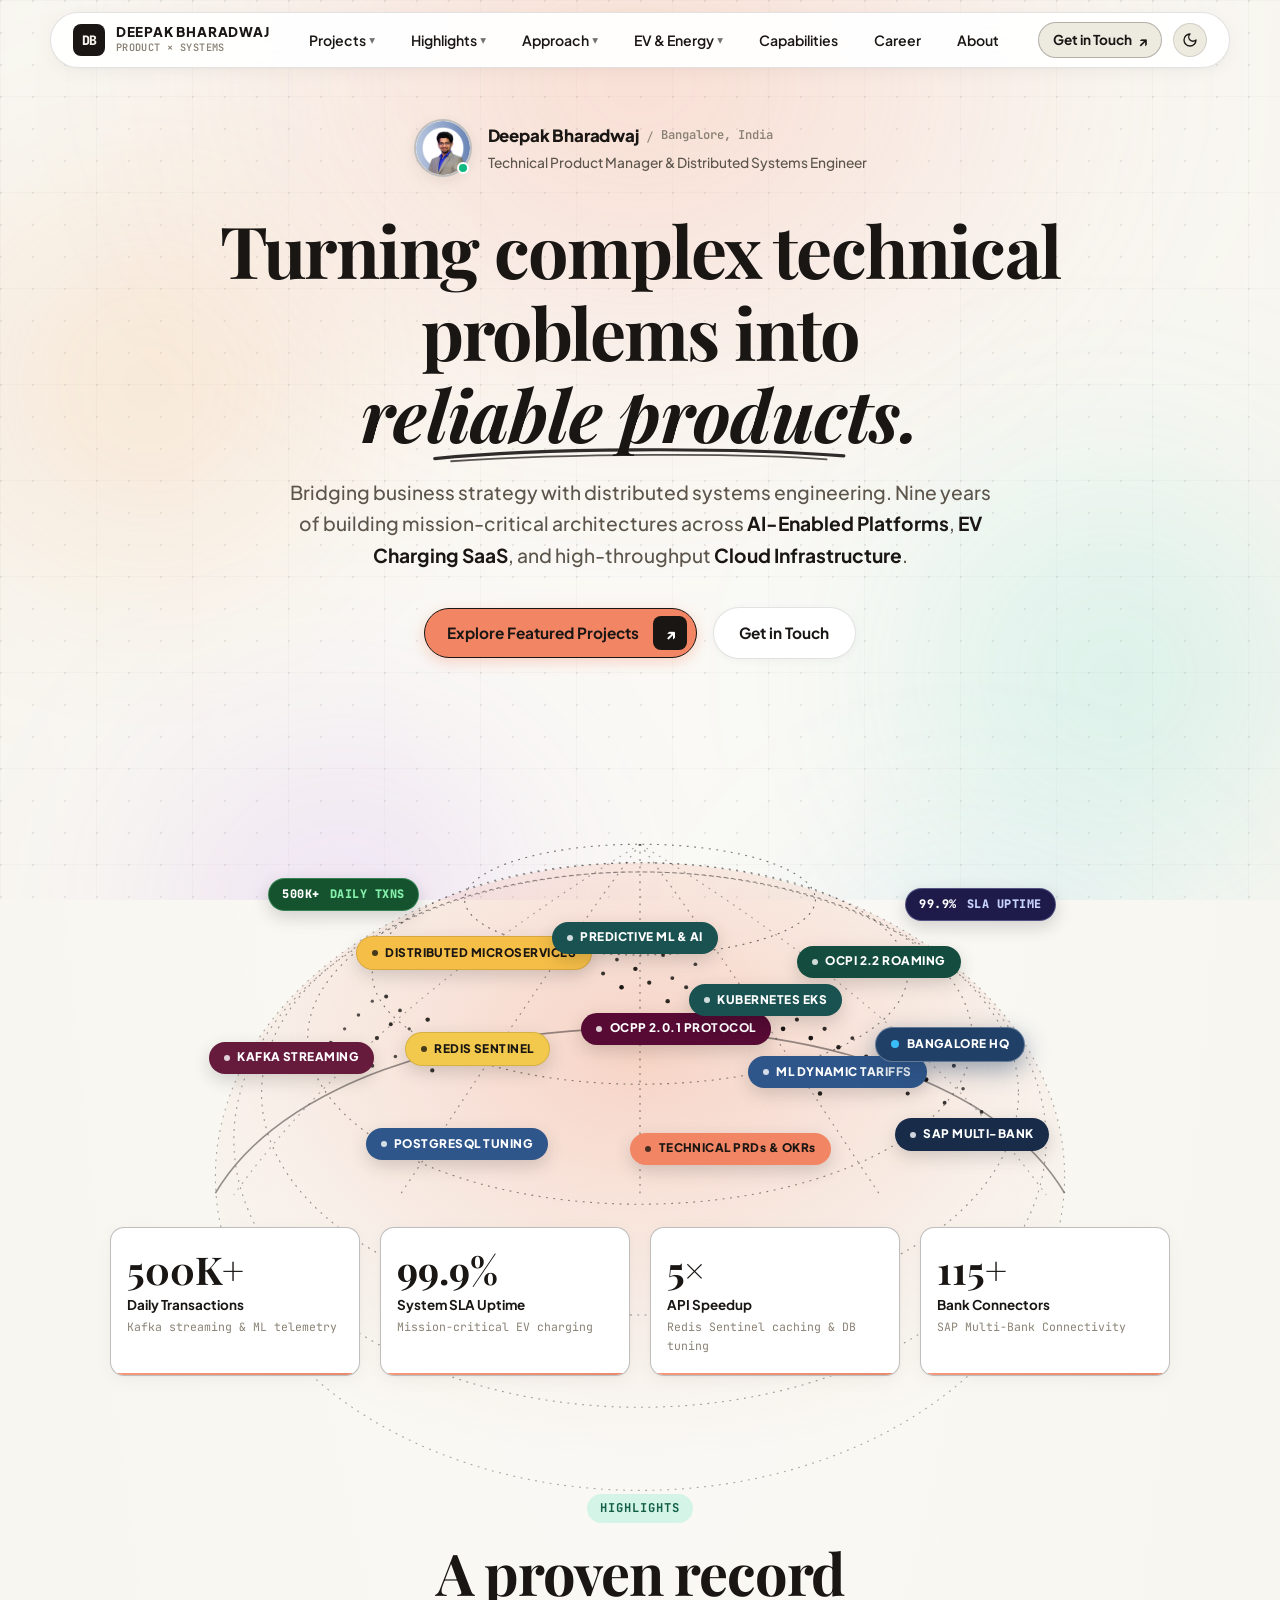
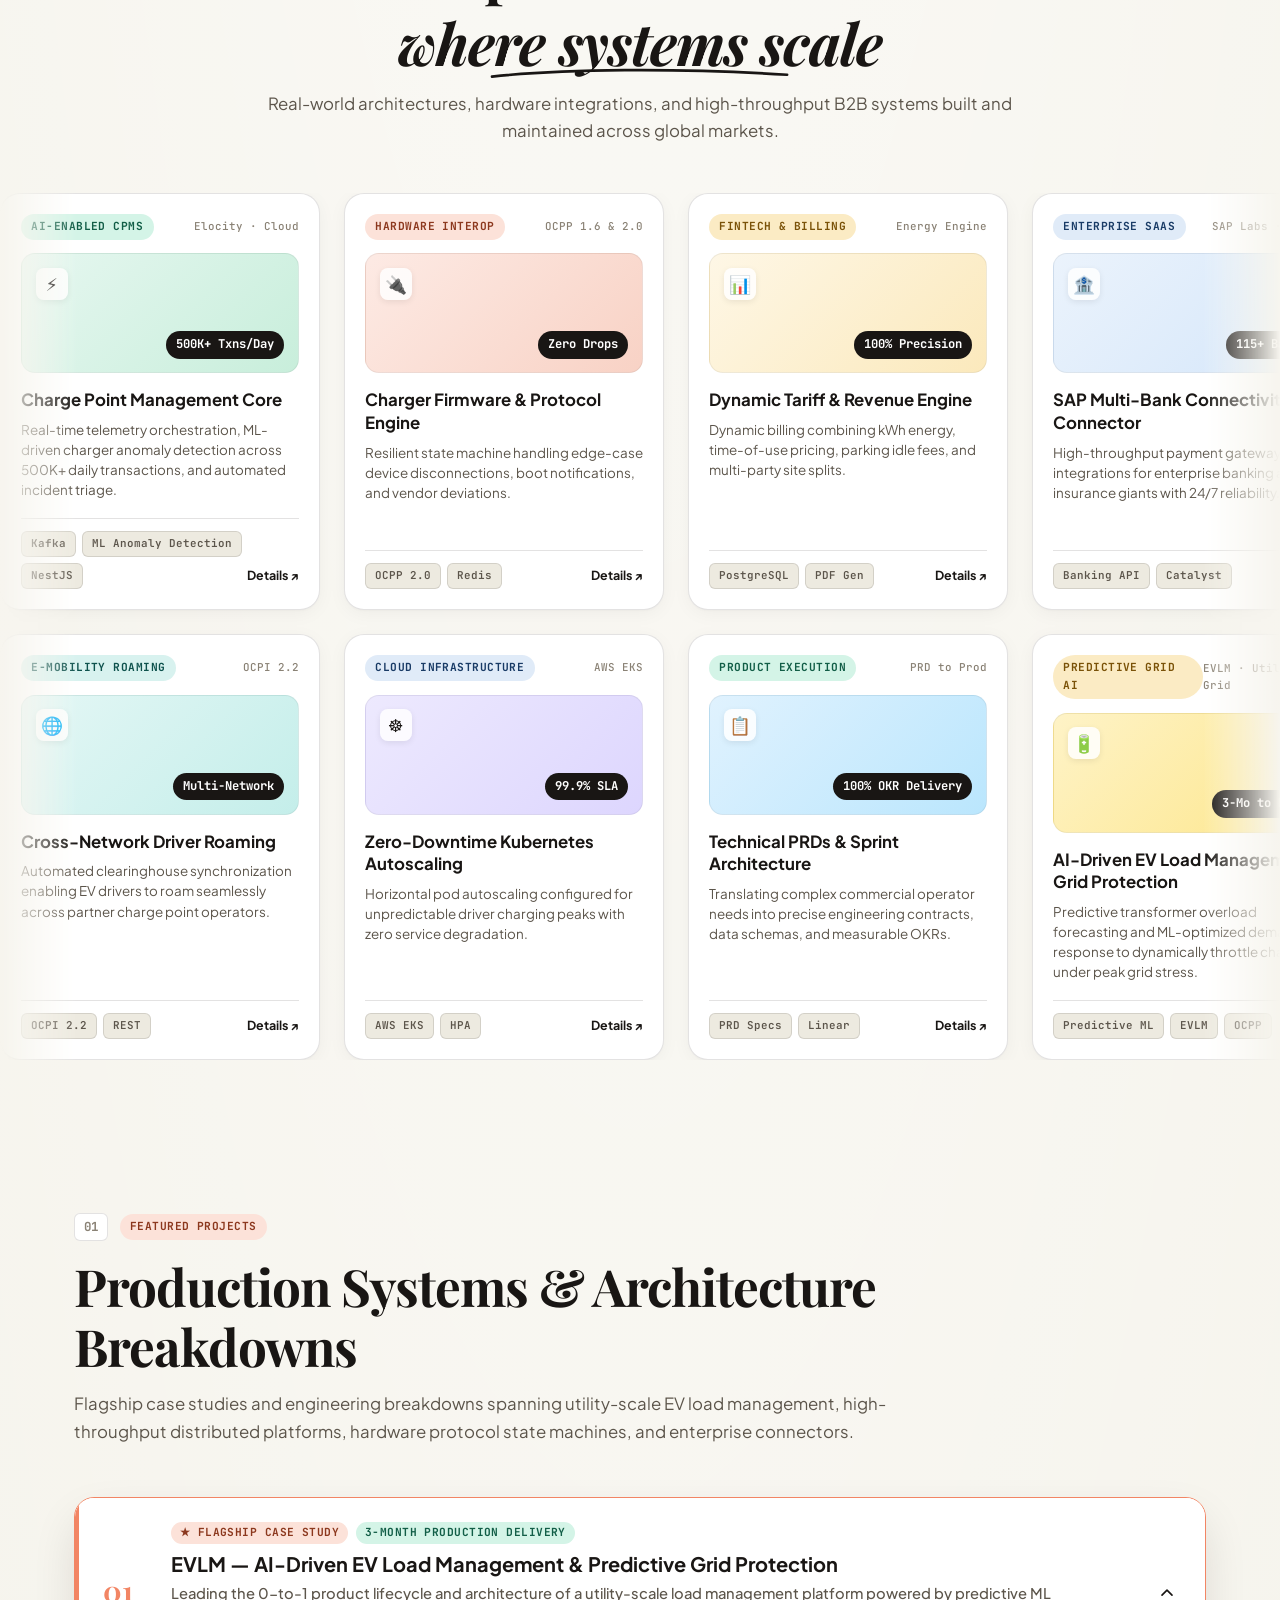
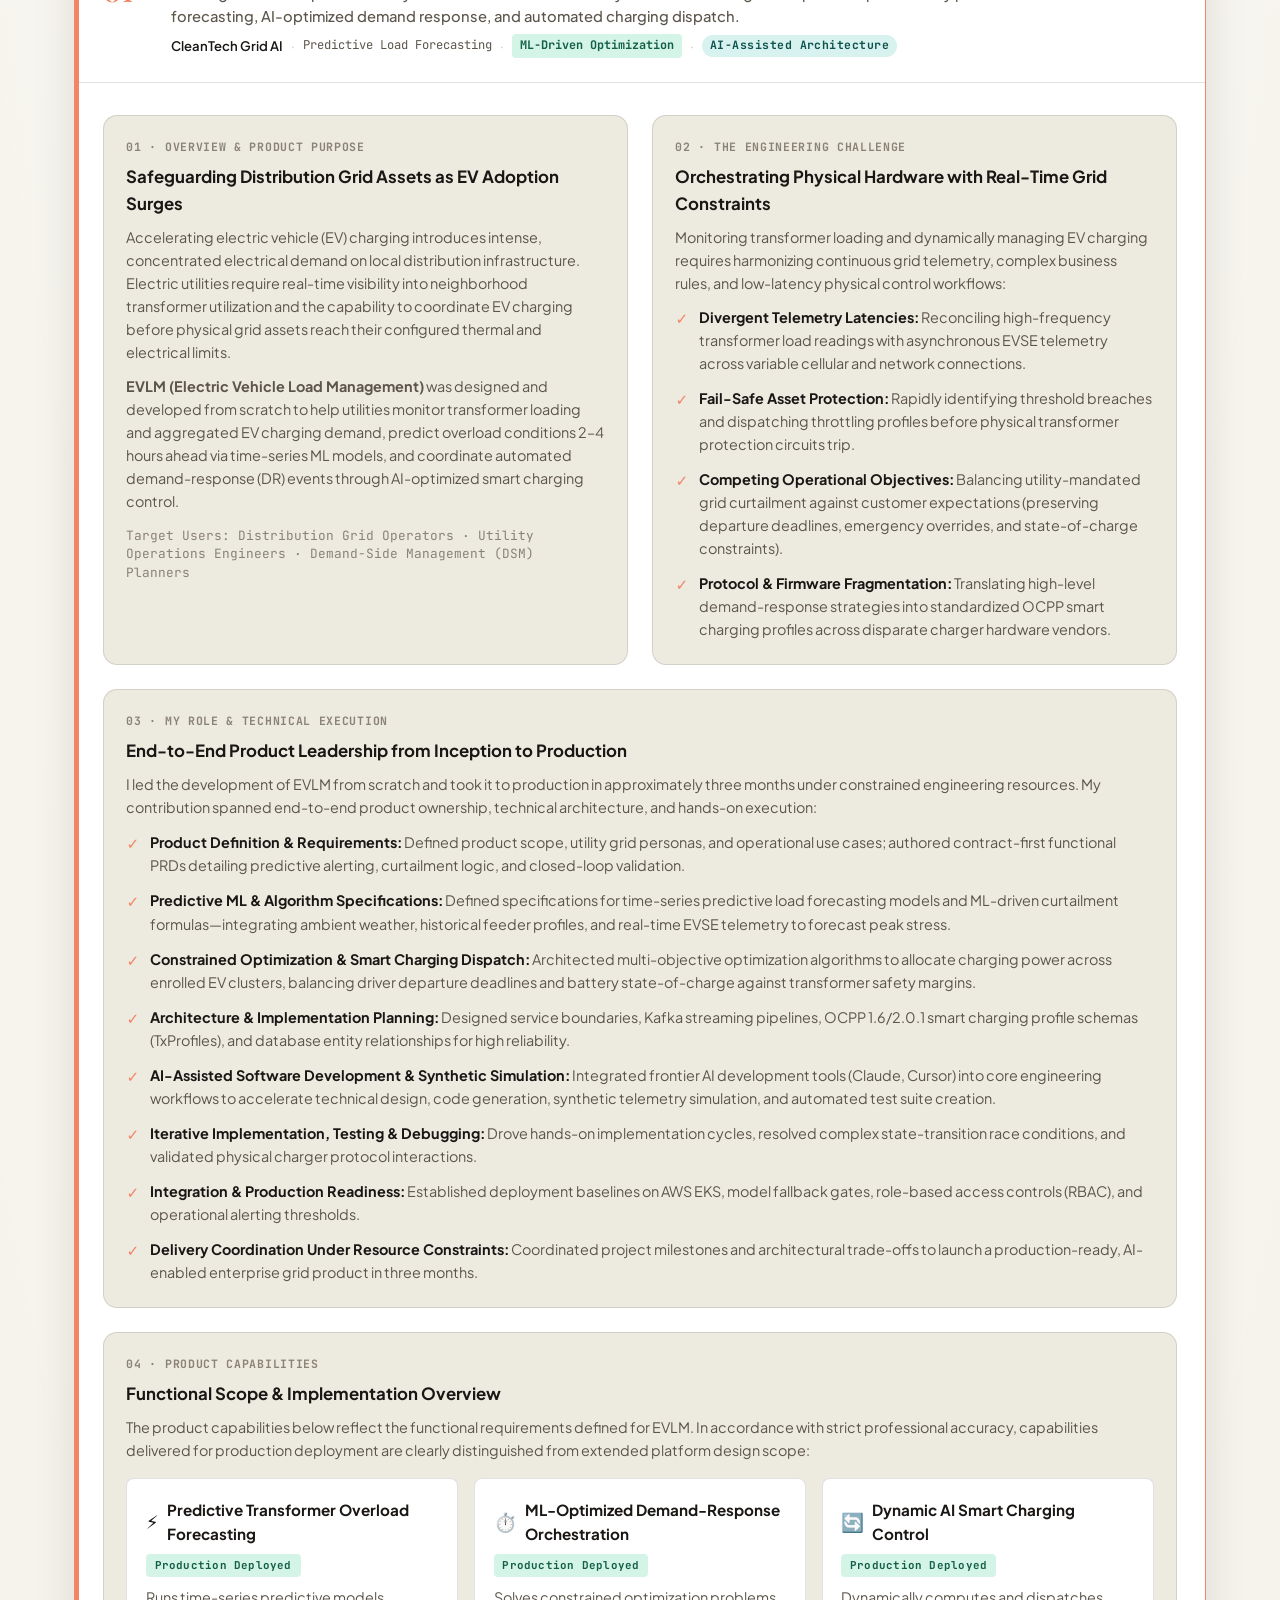
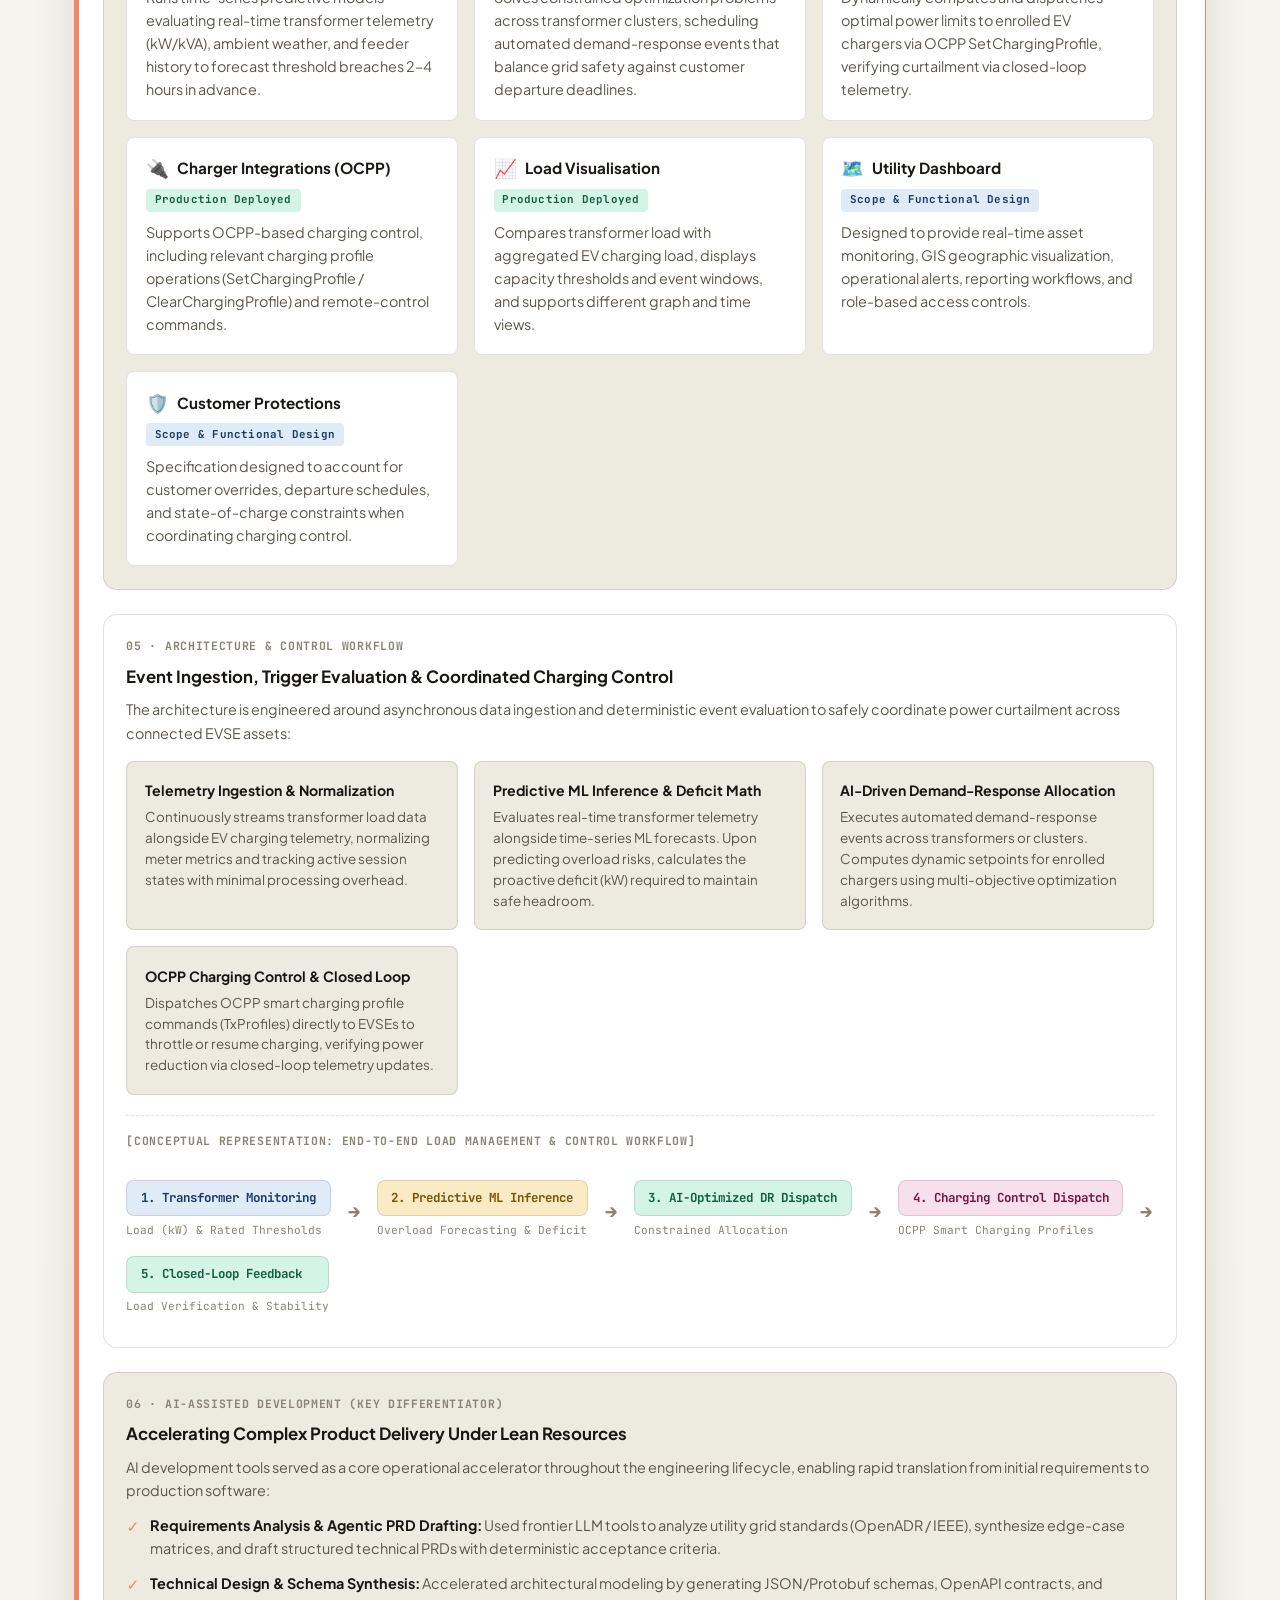
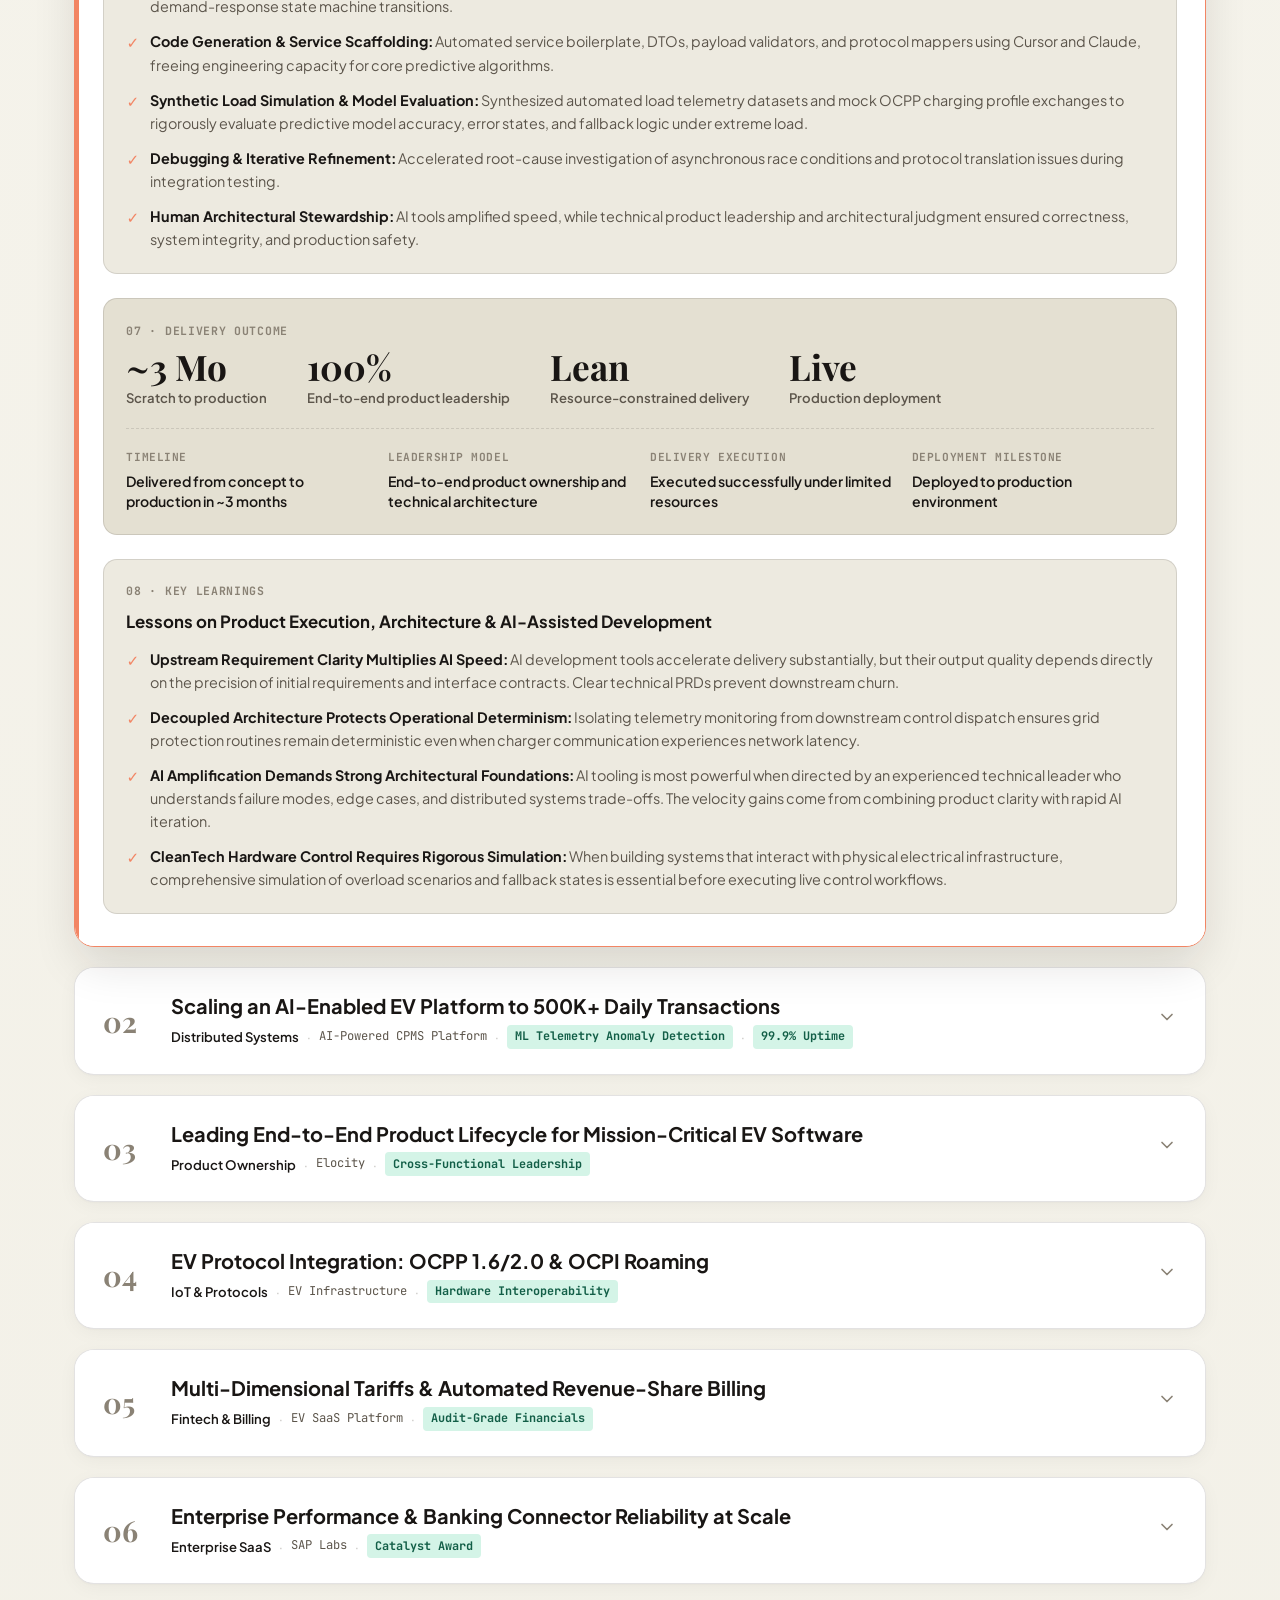
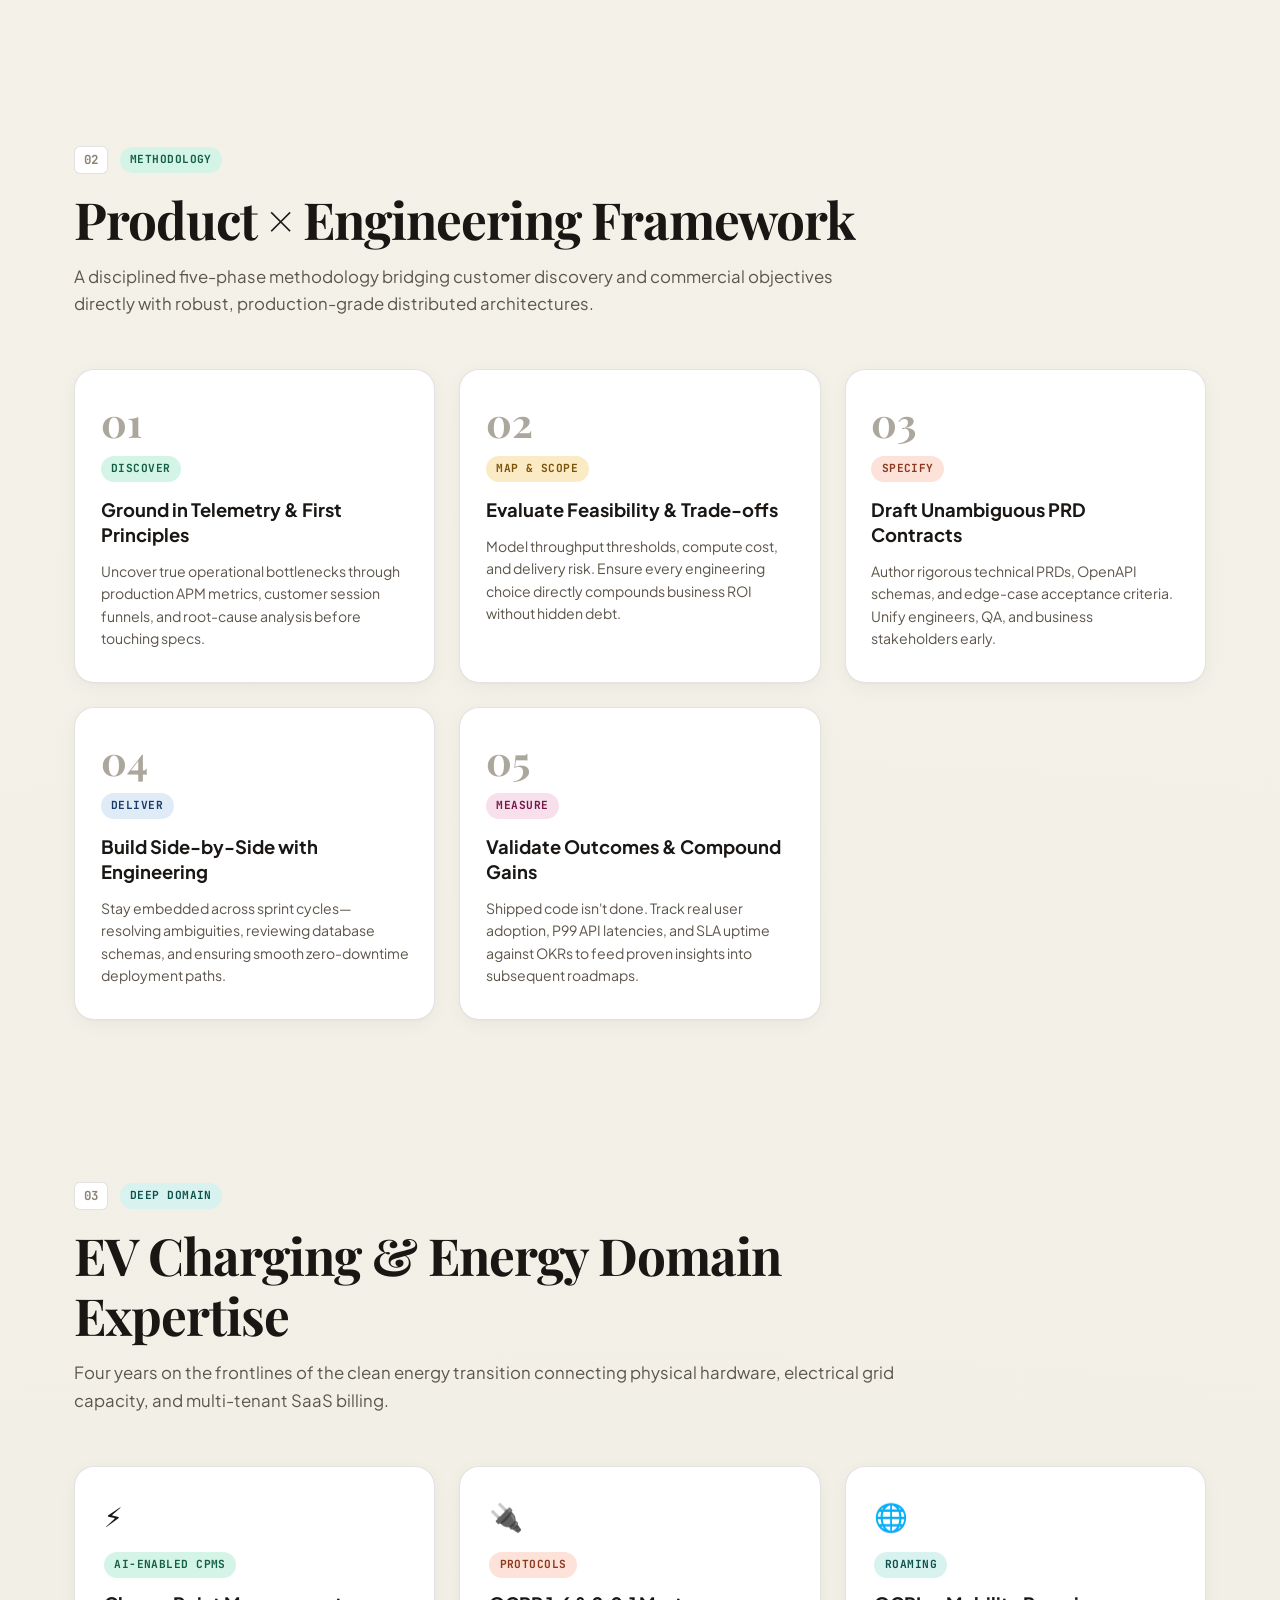
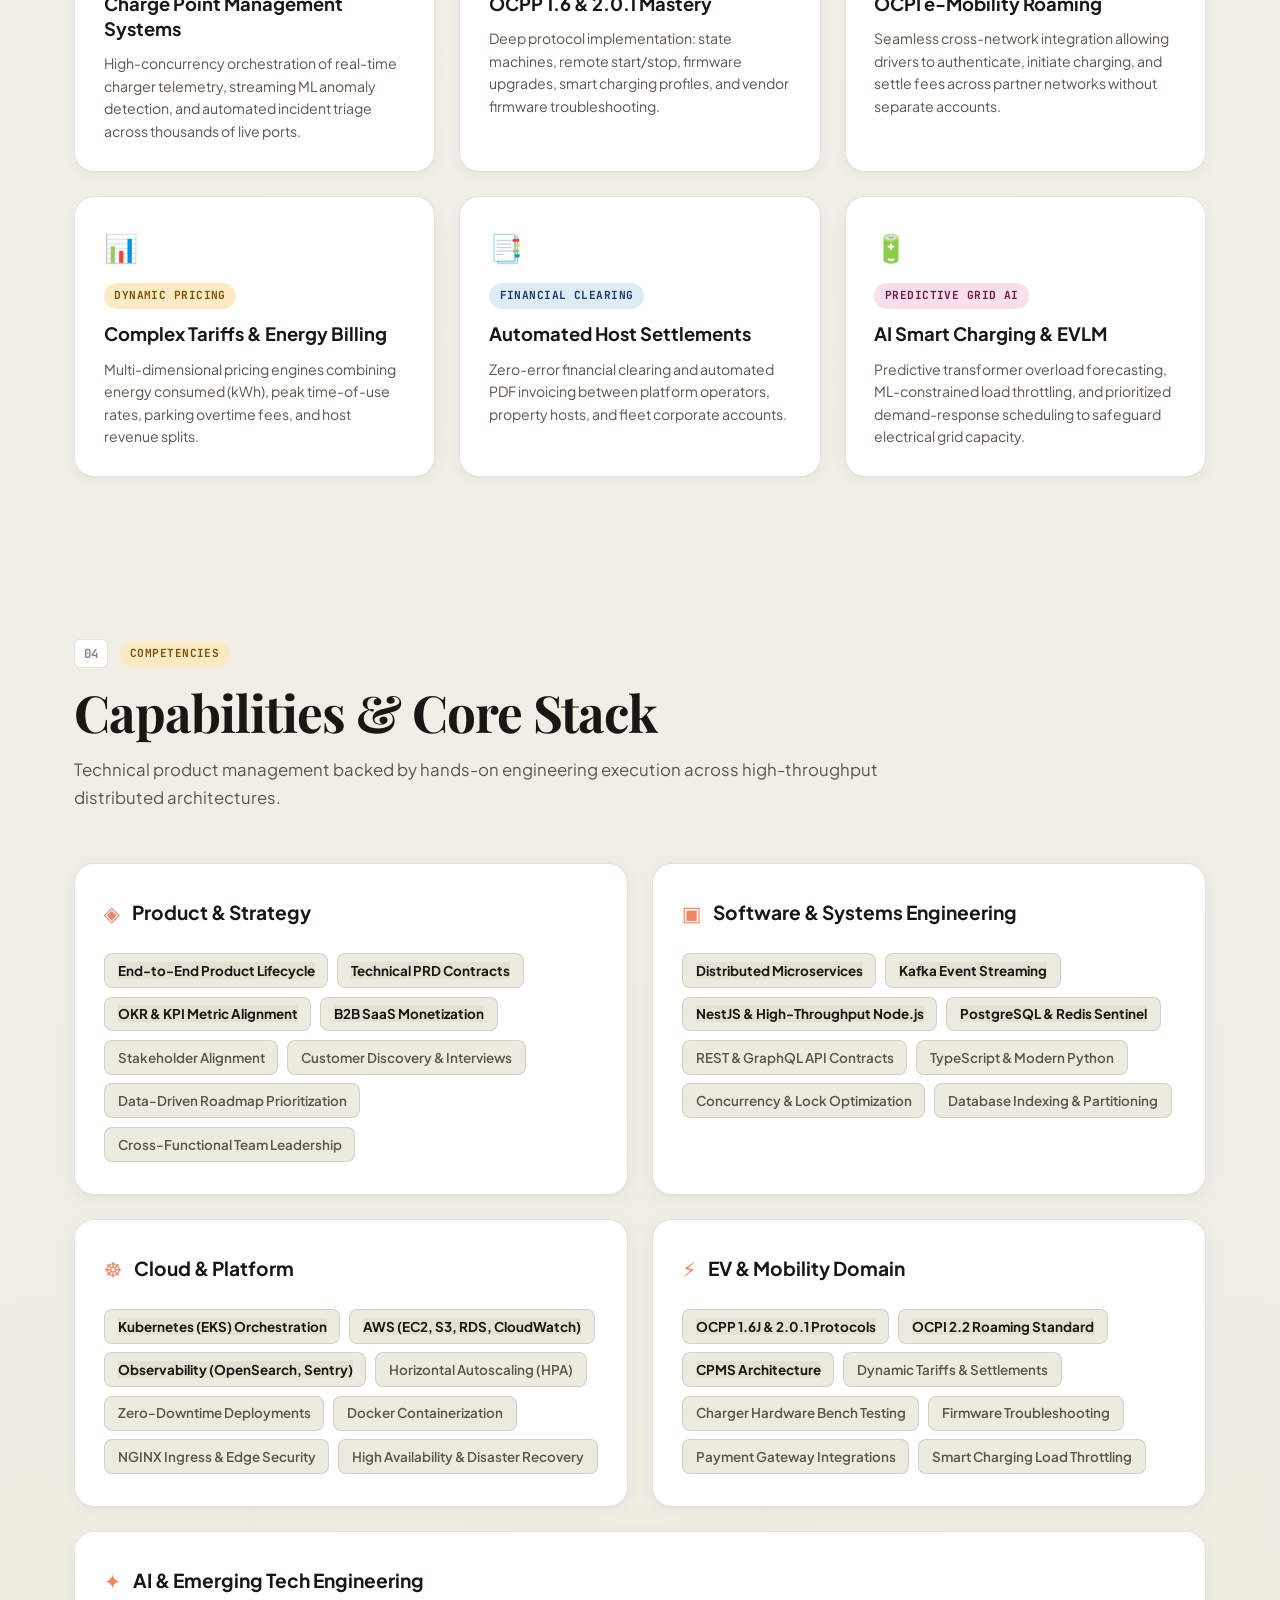
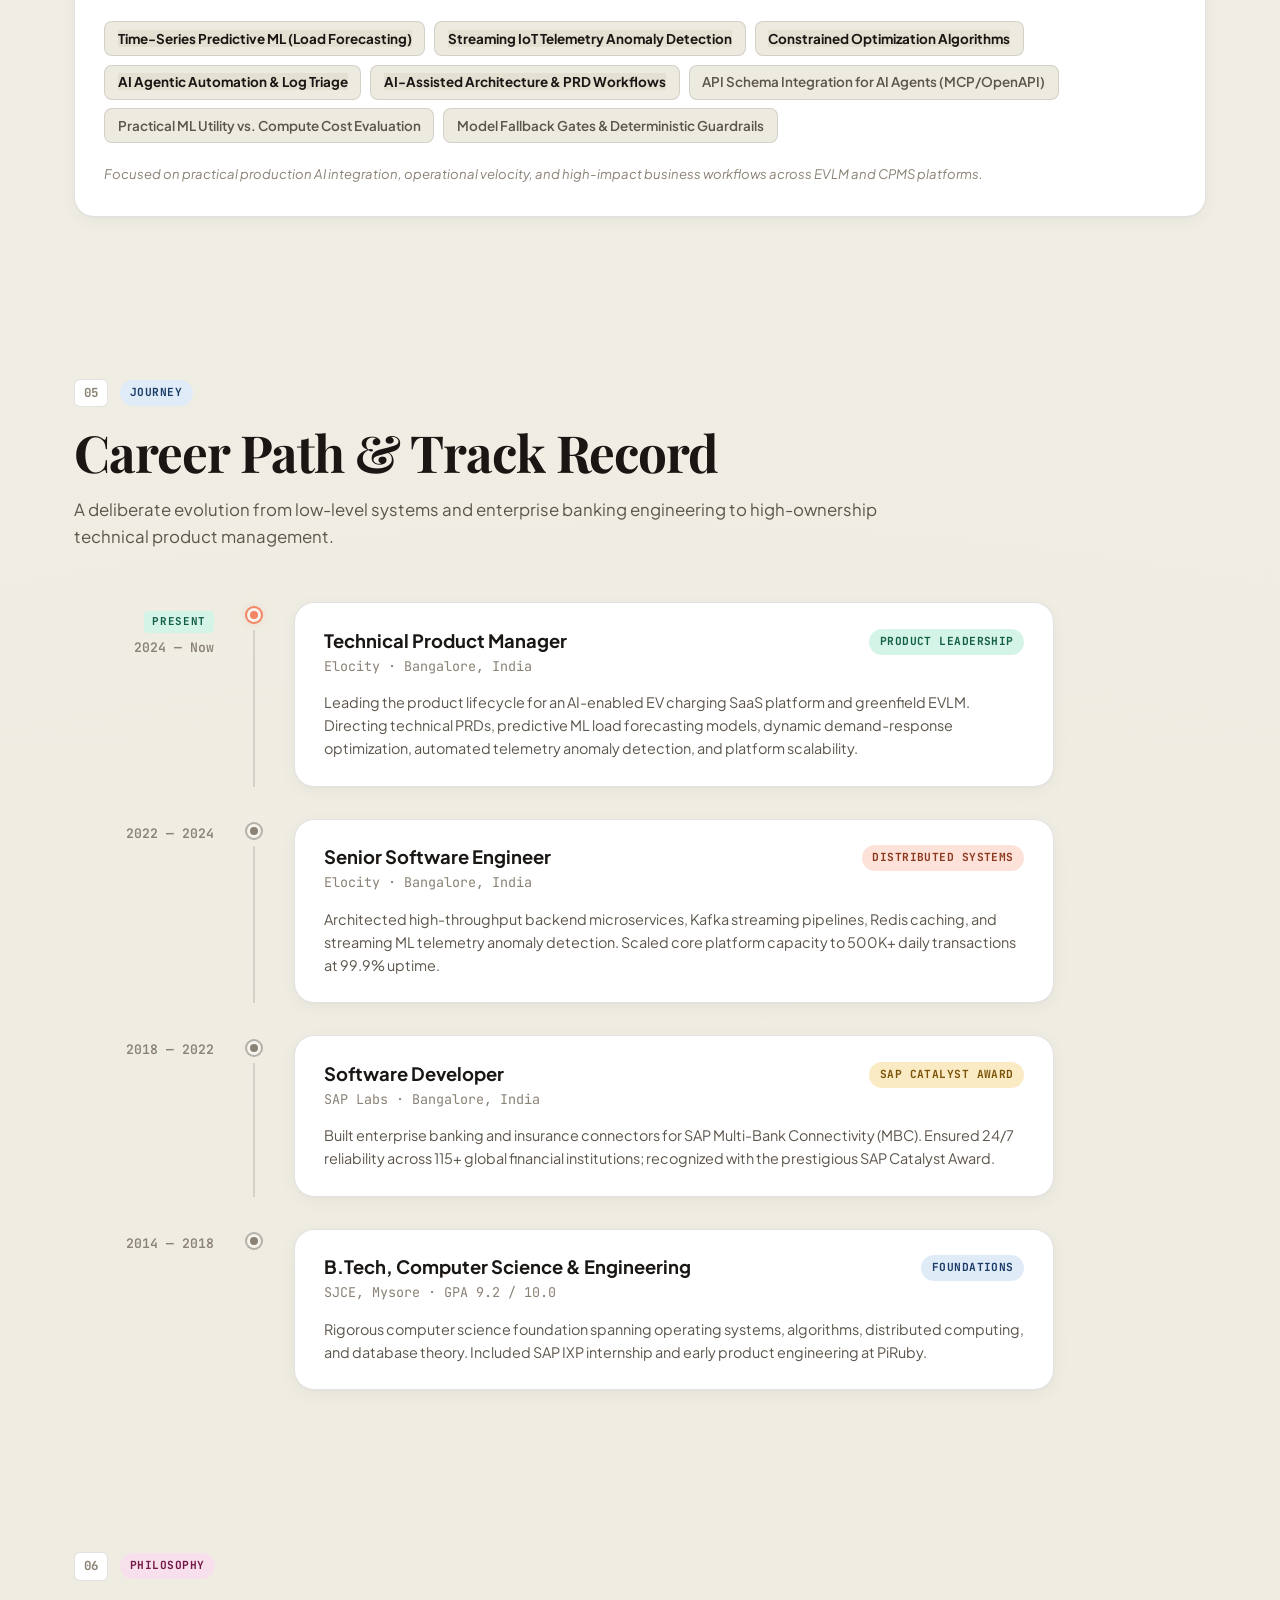
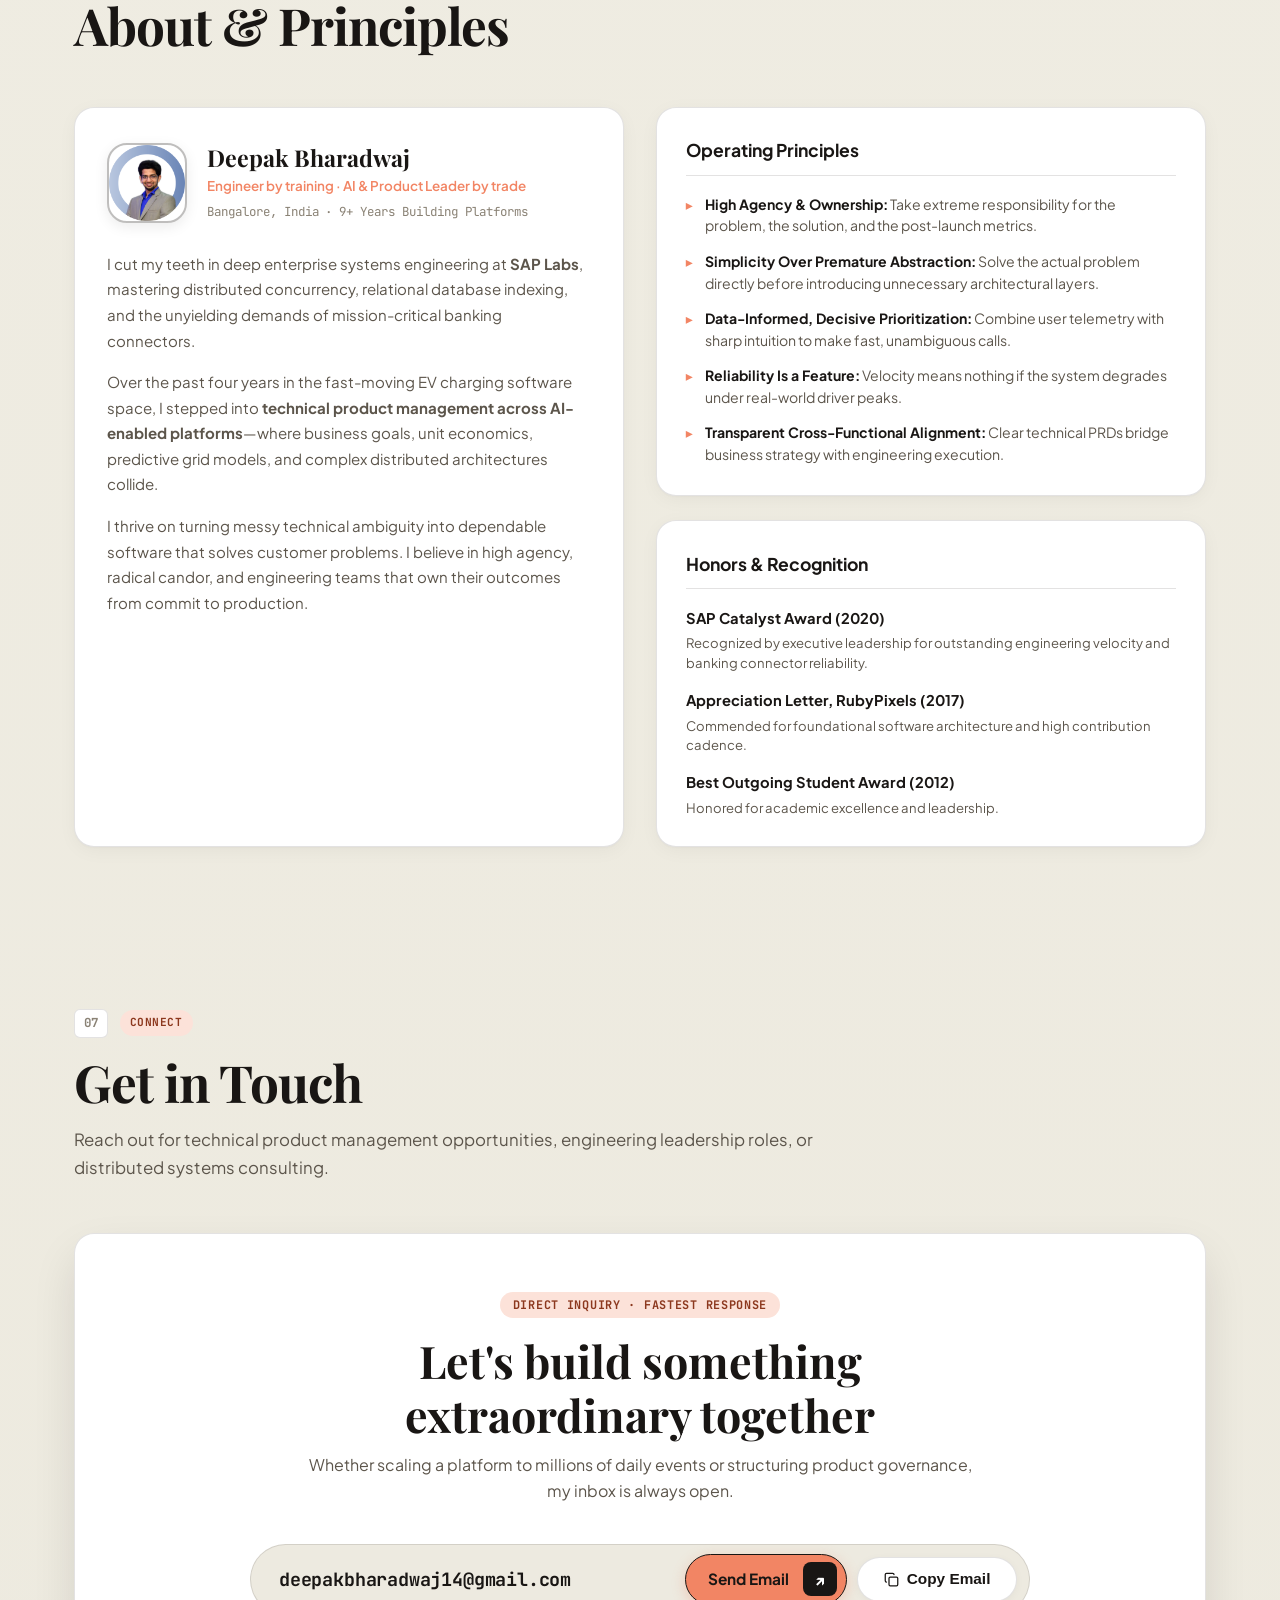
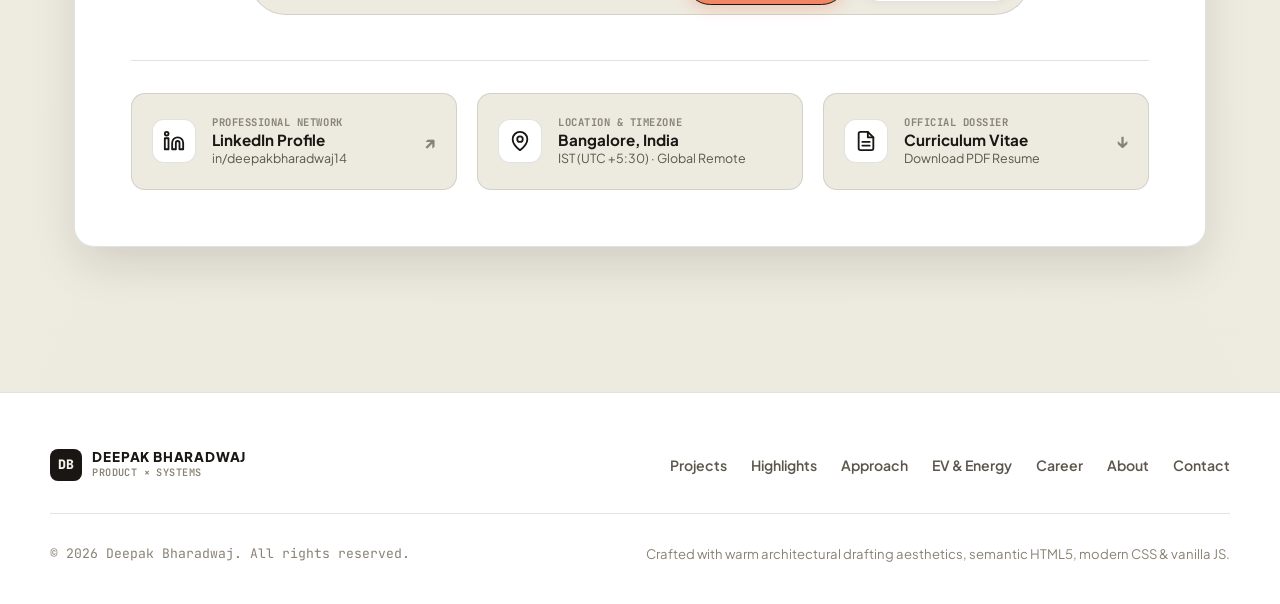
==== commit beb31a1b: "added AI work exp" ====
--- a/index.html
+++ b/index.html
@@ -157,7 +157,7 @@
         </h1>
 
         <p class="hero-subtitle">
-          Bridging business strategy with distributed systems engineering. Nine years of building mission-critical architectures across <strong class="text-accent">EV Charging SaaS</strong>, <strong class="text-accent">Cloud Infrastructure</strong>, and high-throughput <strong class="text-accent">Enterprise Platforms</strong>.
+          Bridging business strategy with distributed systems engineering. Nine years of building mission-critical architectures across <strong class="text-accent">AI-Enabled Platforms</strong>, <strong class="text-accent">EV Charging SaaS</strong>, and high-throughput <strong class="text-accent">Cloud Infrastructure</strong>.
         </p>
 
         <!-- CTA Action Buttons -->
@@ -269,14 +269,24 @@
               <span class="geo-pill__tooltip">Hardware state machines &amp; device interop</span>
             </div>
 
+            <!-- Predictive ML & AI Telemetry -->
+            <div class="geo-pill geo-pill--aiml geo-pill--teal">
+              <span class="geo-pill__dot"></span>
+              <span class="geo-pill__label">
+                <span class="geo-text-full">PREDICTIVE ML &amp; AI</span>
+                <span class="geo-text-mob">AI &amp; ML</span>
+              </span>
+              <span class="geo-pill__tooltip">Time-series grid forecasting &amp; streaming anomaly detection</span>
+            </div>
+
             <!-- Dynamic Tariffs Engine (matches Miami blue position) -->
             <div class="geo-pill geo-pill--tariffs geo-pill--blue">
               <span class="geo-pill__dot"></span>
               <span class="geo-pill__label">
-                <span class="geo-text-full">DYNAMIC TARIFFS</span>
-                <span class="geo-text-mob">TARIFFS</span>
+                <span class="geo-text-full">ML DYNAMIC TARIFFS</span>
+                <span class="geo-text-mob">ML TARIFFS</span>
               </span>
-              <span class="geo-pill__tooltip">Multi-dimensional pricing &amp; host settlements</span>
+              <span class="geo-pill__tooltip">Time-of-use pricing models &amp; multi-dimensional host settlements</span>
             </div>
 
             <!-- OCPI 2.2 Roaming (matches Warsaw forest position) -->
@@ -354,7 +364,7 @@
           <div class="stat-box">
             <span class="stat-box__val">500K+</span>
             <span class="stat-box__lbl">Daily Transactions</span>
-            <span class="stat-box__sub">High-throughput Kafka streaming</span>
+            <span class="stat-box__sub">Kafka streaming &amp; ML telemetry</span>
           </div>
           <div class="stat-box">
             <span class="stat-box__val">99.9%</span>
@@ -409,7 +419,7 @@
             <!-- Card 1: EV CPMS Platform -->
             <article class="scroll-card">
               <div class="scroll-card__badge-row">
-                <span class="pill-tag pill-tag--mint">EV CHARGING CORE</span>
+                <span class="pill-tag pill-tag--mint">AI-ENABLED CPMS</span>
                 <span class="scroll-card__loc">Elocity · Cloud</span>
               </div>
               <div class="scroll-card__graphic scroll-card__graphic--cpms">
@@ -417,9 +427,10 @@
                 <span class="tech-metric-highlight">500K+ Txns/Day</span>
               </div>
               <h3 class="scroll-card__title">Charge Point Management Core</h3>
-              <p class="scroll-card__desc">Real-time telemetry orchestration for thousands of EV chargers, driver session states, and remote commands at scale.</p>
+              <p class="scroll-card__desc">Real-time telemetry orchestration, ML-driven charger anomaly detection across 500K+ daily transactions, and automated incident triage.</p>
               <div class="scroll-card__footer">
                 <span class="tech-pill">Kafka</span>
+                <span class="tech-pill">ML Anomaly Detection</span>
                 <span class="tech-pill">NestJS</span>
                 <a href="#case-platform-scale" class="scroll-card__link">Details ↗</a>
               </div>
@@ -507,7 +518,7 @@
           <div class="marquee-content" aria-hidden="true">
             <article class="scroll-card">
               <div class="scroll-card__badge-row">
-                <span class="pill-tag pill-tag--mint">EV CHARGING CORE</span>
+                <span class="pill-tag pill-tag--mint">AI-ENABLED CPMS</span>
                 <span class="scroll-card__loc">Elocity · Cloud</span>
               </div>
               <div class="scroll-card__graphic scroll-card__graphic--cpms">
@@ -515,9 +526,10 @@
                 <span class="tech-metric-highlight">500K+ Txns/Day</span>
               </div>
               <h3 class="scroll-card__title">Charge Point Management Core</h3>
-              <p class="scroll-card__desc">Real-time telemetry orchestration for thousands of EV chargers, driver session states, and remote commands at scale.</p>
+              <p class="scroll-card__desc">Real-time telemetry orchestration, ML-driven charger anomaly detection across 500K+ daily transactions, and automated incident triage.</p>
               <div class="scroll-card__footer">
                 <span class="tech-pill">Kafka</span>
+                <span class="tech-pill">ML Anomaly Detection</span>
                 <span class="tech-pill">NestJS</span>
                 <a href="#case-platform-scale" class="scroll-card__link">Details ↗</a>
               </div>
@@ -661,16 +673,17 @@
             <!-- Card 9: EV Load Management (EVLM) -->
             <article class="scroll-card">
               <div class="scroll-card__badge-row">
-                <span class="pill-tag pill-tag--gold">GRID BALANCING</span>
+                <span class="pill-tag pill-tag--gold">PREDICTIVE GRID AI</span>
                 <span class="scroll-card__loc">EVLM · Utility Grid</span>
               </div>
               <div class="scroll-card__graphic scroll-card__graphic--energy">
                 <div class="tech-icon-chip">🔋</div>
                 <span class="tech-metric-highlight">3-Mo to Prod</span>
               </div>
-              <h3 class="scroll-card__title">EV Load Management &amp; Transformer Protection</h3>
-              <p class="scroll-card__desc">Utility-scale EVLM platform orchestrating demand-response and dynamic charging control to protect distribution transformers.</p>
+              <h3 class="scroll-card__title">AI-Driven EV Load Management &amp; Grid Protection</h3>
+              <p class="scroll-card__desc">Predictive transformer overload forecasting and ML-optimized demand-response to dynamically throttle charging under peak grid stress.</p>
               <div class="scroll-card__footer">
+                <span class="tech-pill">Predictive ML</span>
                 <span class="tech-pill">EVLM</span>
                 <span class="tech-pill">OCPP</span>
                 <a href="#case-evlm" class="scroll-card__link">Details ↗</a>
@@ -756,16 +769,17 @@
 
             <article class="scroll-card">
               <div class="scroll-card__badge-row">
-                <span class="pill-tag pill-tag--gold">GRID BALANCING</span>
+                <span class="pill-tag pill-tag--gold">PREDICTIVE GRID AI</span>
                 <span class="scroll-card__loc">EVLM · Utility Grid</span>
               </div>
               <div class="scroll-card__graphic scroll-card__graphic--energy">
                 <div class="tech-icon-chip">🔋</div>
                 <span class="tech-metric-highlight">3-Mo to Prod</span>
               </div>
-              <h3 class="scroll-card__title">EV Load Management &amp; Transformer Protection</h3>
-              <p class="scroll-card__desc">Utility-scale EVLM platform orchestrating demand-response and dynamic charging control to protect distribution transformers.</p>
+              <h3 class="scroll-card__title">AI-Driven EV Load Management &amp; Grid Protection</h3>
+              <p class="scroll-card__desc">Predictive transformer overload forecasting and ML-optimized demand-response to dynamically throttle charging under peak grid stress.</p>
               <div class="scroll-card__footer">
+                <span class="tech-pill">Predictive ML</span>
                 <span class="tech-pill">EVLM</span>
                 <span class="tech-pill">OCPP</span>
                 <a href="#case-evlm" class="scroll-card__link">Details ↗</a>
@@ -822,16 +836,16 @@
                   <span class="pill-tag pill-tag--coral" style="font-size: 0.7rem; padding: 0.15rem 0.55rem; font-weight: 700; letter-spacing: 0.04em;">★ FLAGSHIP CASE STUDY</span>
                   <span class="pill-tag pill-tag--mint" style="font-size: 0.7rem; padding: 0.15rem 0.55rem; font-weight: 700; letter-spacing: 0.04em;">3-MONTH PRODUCTION DELIVERY</span>
                 </div>
-                <h3 class="case-card__title">EVLM — From Product Concept to Production in 3 Months</h3>
-                <p class="case-card__subheading">Leading the development of a utility-scale EV load management platform through product ownership, technical architecture, and AI-assisted development.</p>
+                <h3 class="case-card__title">EVLM — AI-Driven EV Load Management &amp; Predictive Grid Protection</h3>
+                <p class="case-card__subheading">Leading the 0-to-1 product lifecycle and architecture of a utility-scale load management platform powered by predictive ML forecasting, AI-optimized demand response, and automated charging dispatch.</p>
                 <div class="case-card__tags">
-                  <span class="case-badge">CleanTech Grid Systems</span>
+                  <span class="case-badge">CleanTech Grid AI</span>
                   <span class="case-sep">·</span>
-                  <span class="case-corp">Electric Vehicle Load Management</span>
+                  <span class="case-corp">Predictive Load Forecasting</span>
                   <span class="case-sep">·</span>
-                  <span class="case-metric">Production Deployed</span>
+                  <span class="case-metric">ML-Driven Optimization</span>
                   <span class="case-sep">·</span>
-                  <span class="pill-tag pill-tag--teal" style="font-size: 0.72rem; padding: 0.12rem 0.5rem;">AI-Assisted Workflow</span>
+                  <span class="pill-tag pill-tag--teal" style="font-size: 0.72rem; padding: 0.12rem 0.5rem;">AI-Assisted Architecture</span>
                 </div>
               </div>
               <div class="case-card__chevron" aria-hidden="true">
@@ -847,7 +861,7 @@
                   <span class="case-box__label">01 · OVERVIEW &amp; PRODUCT PURPOSE</span>
                   <h4 class="case-box__title">Safeguarding Distribution Grid Assets as EV Adoption Surges</h4>
                   <p>Accelerating electric vehicle (EV) charging introduces intense, concentrated electrical demand on local distribution infrastructure. Electric utilities require real-time visibility into neighborhood transformer utilization and the capability to coordinate EV charging before physical grid assets reach their configured thermal and electrical limits.</p>
-                  <p style="margin-top: 0.65rem;"><strong>EVLM (Electric Vehicle Load Management)</strong> was designed and developed from scratch to help utilities monitor transformer loading and aggregated EV charging demand, identify potential overload conditions, and coordinate demand-response (DR) events through automated, active charging control.</p>
+                  <p style="margin-top: 0.65rem;"><strong>EVLM (Electric Vehicle Load Management)</strong> was designed and developed from scratch to help utilities monitor transformer loading and aggregated EV charging demand, predict overload conditions 2–4 hours ahead via time-series ML models, and coordinate automated demand-response (DR) events through AI-optimized smart charging control.</p>
                   <div style="margin-top: 0.85rem; font-size: 0.8rem; color: var(--text-dim); font-family: var(--font-mono); line-height: 1.45;">
                     Target Users: Distribution Grid Operators · Utility Operations Engineers · Demand-Side Management (DSM) Planners
                   </div>
@@ -872,13 +886,14 @@
                   <h4 class="case-box__title">End-to-End Product Leadership from Inception to Production</h4>
                   <p>I led the development of EVLM from scratch and took it to production in approximately three months under constrained engineering resources. My contribution spanned end-to-end product ownership, technical architecture, and hands-on execution:</p>
                   <ul class="case-check-list" style="margin-top: 0.75rem;">
-                    <li><strong class="text-accent">Product Definition &amp; Requirements:</strong> Defined the product scope, target utility personas, and operational use cases; authored comprehensive functional PRDs detailing system behavior and user interactions.</li>
-                    <li><strong class="text-accent">Translating Utility Requirements into Product Specifications:</strong> Translated complex utility operational requirements into explicit technical specifications—defining overload trigger formulas, safety margins, cluster aggregations, and curtailment priority logic.</li>
-                    <li><strong class="text-accent">Architecture &amp; Implementation Planning:</strong> Designed service boundaries, event-driven pipelines, OCPP smart charging profile schemas, and database entity relationships for high reliability.</li>
-                    <li><strong class="text-accent">AI-Assisted Software Development:</strong> Integrated AI development tools into the core engineering workflow to accelerate technical design, code generation, schema validation, and test suite creation.</li>
-                    <li><strong class="text-accent">Iterative Implementation, Testing &amp; Debugging:</strong> Drove hands-on implementation cycles, resolved complex state-transition edge cases, and validated charger protocol interactions.</li>
-                    <li><strong class="text-accent">Integration &amp; Production Readiness:</strong> Established deployment baselines, role-based access controls (RBAC), operational alerting thresholds, and production verification procedures.</li>
-                    <li><strong class="text-accent">Delivery Coordination Under Resource Constraints:</strong> Coordinated project milestones and architectural trade-offs to successfully launch a production-ready enterprise product in three months.</li>
+                    <li><strong class="text-accent">Product Definition &amp; Requirements:</strong> Defined product scope, utility grid personas, and operational use cases; authored contract-first functional PRDs detailing predictive alerting, curtailment logic, and closed-loop validation.</li>
+                    <li><strong class="text-accent">Predictive ML &amp; Algorithm Specifications:</strong> Defined specifications for time-series predictive load forecasting models and ML-driven curtailment formulas—integrating ambient weather, historical feeder profiles, and real-time EVSE telemetry to forecast peak stress.</li>
+                    <li><strong class="text-accent">Constrained Optimization &amp; Smart Charging Dispatch:</strong> Architected multi-objective optimization algorithms to allocate charging power across enrolled EV clusters, balancing driver departure deadlines and battery state-of-charge against transformer safety margins.</li>
+                    <li><strong class="text-accent">Architecture &amp; Implementation Planning:</strong> Designed service boundaries, Kafka streaming pipelines, OCPP 1.6/2.0.1 smart charging profile schemas (TxProfiles), and database entity relationships for high reliability.</li>
+                    <li><strong class="text-accent">AI-Assisted Software Development &amp; Synthetic Simulation:</strong> Integrated frontier AI development tools (Claude, Cursor) into core engineering workflows to accelerate technical design, code generation, synthetic telemetry simulation, and automated test suite creation.</li>
+                    <li><strong class="text-accent">Iterative Implementation, Testing &amp; Debugging:</strong> Drove hands-on implementation cycles, resolved complex state-transition race conditions, and validated physical charger protocol interactions.</li>
+                    <li><strong class="text-accent">Integration &amp; Production Readiness:</strong> Established deployment baselines on AWS EKS, model fallback gates, role-based access controls (RBAC), and operational alerting thresholds.</li>
+                    <li><strong class="text-accent">Delivery Coordination Under Resource Constraints:</strong> Coordinated project milestones and architectural trade-offs to launch a production-ready, AI-enabled enterprise grid product in three months.</li>
                   </ul>
                 </div>
 
@@ -894,33 +909,33 @@
                       <div class="case-cap-item__head">
                         <div class="case-cap-item__head-left">
                           <span class="case-cap-item__icon">⚡</span>
-                          <h5 class="case-cap-item__title">Transformer Monitoring</h5>
+                          <h5 class="case-cap-item__title">Predictive Transformer Overload Forecasting</h5>
                         </div>
                         <span class="case-cap-item__status case-cap-item__status--live">Production Deployed</span>
                       </div>
-                      <p class="case-cap-item__desc">Monitors transformer load (kW/kVA), utilization rates, threshold breach alarms, and the number of enrolled EVs associated with each transformer.</p>
+                      <p class="case-cap-item__desc">Runs time-series predictive models evaluating real-time transformer telemetry (kW/kVA), ambient weather, and feeder history to forecast threshold breaches 2–4 hours in advance.</p>
                     </div>
 
                     <div class="case-cap-item">
                       <div class="case-cap-item__head">
                         <div class="case-cap-item__head-left">
                           <span class="case-cap-item__icon">⏱️</span>
-                          <h5 class="case-cap-item__title">Demand-Response Orchestration</h5>
+                          <h5 class="case-cap-item__title">ML-Optimized Demand-Response Orchestration</h5>
                         </div>
                         <span class="case-cap-item__status case-cap-item__status--live">Production Deployed</span>
                       </div>
-                      <p class="case-cap-item__desc">Supports planning, simulation, execution, monitoring, and abortion of demand-response events, with targeting at transformer or cluster level.</p>
+                      <p class="case-cap-item__desc">Solves constrained optimization problems across transformer clusters, scheduling automated demand-response events that balance grid safety against customer departure deadlines.</p>
                     </div>
 
                     <div class="case-cap-item">
                       <div class="case-cap-item__head">
                         <div class="case-cap-item__head-left">
                           <span class="case-cap-item__icon">🔄</span>
-                          <h5 class="case-cap-item__title">Dynamic EV Load Management</h5>
+                          <h5 class="case-cap-item__title">Dynamic AI Smart Charging Control</h5>
                         </div>
                         <span class="case-cap-item__status case-cap-item__status--live">Production Deployed</span>
                       </div>
-                      <p class="case-cap-item__desc">Coordinates charging-load reduction through EVSE integrations and configurable event logic to balance power draw during peak grid stress.</p>
+                      <p class="case-cap-item__desc">Dynamically computes and dispatches optimal power limits to enrolled EV chargers via OCPP SetChargingProfile, verifying curtailment via closed-loop telemetry.</p>
                     </div>
 
                     <div class="case-cap-item">
@@ -982,12 +997,12 @@
                       <p style="font-size: 0.84rem; margin: 0; color: var(--text-muted); line-height: 1.55;">Continuously streams transformer load data alongside EV charging telemetry, normalizing meter metrics and tracking active session states with minimal processing overhead.</p>
                     </div>
                     <div style="background: var(--bg-elevated); padding: 1.1rem; border-radius: var(--radius-sm); border: 1px solid var(--border);">
-                      <strong style="color: var(--text); font-size: 0.88rem; display: block; margin-bottom: 0.35rem;">Trigger Evaluation &amp; Deficit Math</strong>
-                      <p style="font-size: 0.84rem; margin: 0; color: var(--text-muted); line-height: 1.55;">Evaluates real-time utilization against configured thresholds. Upon detecting potential overload conditions, calculates the exact deficit (kW) required to restore safe operating headroom.</p>
+                      <strong style="color: var(--text); font-size: 0.88rem; display: block; margin-bottom: 0.35rem;">Predictive ML Inference &amp; Deficit Math</strong>
+                      <p style="font-size: 0.84rem; margin: 0; color: var(--text-muted); line-height: 1.55;">Evaluates real-time transformer telemetry alongside time-series ML forecasts. Upon predicting overload risks, calculates the proactive deficit (kW) required to maintain safe headroom.</p>
                     </div>
                     <div style="background: var(--bg-elevated); padding: 1.1rem; border-radius: var(--radius-sm); border: 1px solid var(--border);">
-                      <strong style="color: var(--text); font-size: 0.88rem; display: block; margin-bottom: 0.35rem;">Demand-Response Orchestration</strong>
-                      <p style="font-size: 0.84rem; margin: 0; color: var(--text-muted); line-height: 1.55;">Executes demand-response events targeting transformers or clusters. Computes dynamic setpoints for enrolled chargers according to configured curtailment algorithms.</p>
+                      <strong style="color: var(--text); font-size: 0.88rem; display: block; margin-bottom: 0.35rem;">AI-Driven Demand-Response Allocation</strong>
+                      <p style="font-size: 0.84rem; margin: 0; color: var(--text-muted); line-height: 1.55;">Executes automated demand-response events across transformers or clusters. Computes dynamic setpoints for enrolled chargers using multi-objective optimization algorithms.</p>
                     </div>
                     <div style="background: var(--bg-elevated); padding: 1.1rem; border-radius: var(--radius-sm); border: 1px solid var(--border);">
                       <strong style="color: var(--text); font-size: 0.88rem; display: block; margin-bottom: 0.35rem;">OCPP Charging Control &amp; Closed Loop</strong>
@@ -1005,13 +1020,13 @@
                       </div>
                       <div class="arch-arrow" aria-hidden="true">→</div>
                       <div class="arch-step">
-                        <span class="arch-chip arch-chip--gw">2. Trigger Evaluation</span>
-                        <span class="arch-sub">Overload Detection &amp; Deficit</span>
+                        <span class="arch-chip arch-chip--gw">2. Predictive ML Inference</span>
+                        <span class="arch-sub">Overload Forecasting &amp; Deficit</span>
                       </div>
                       <div class="arch-arrow" aria-hidden="true">→</div>
                       <div class="arch-step arch-step--group">
-                        <div class="arch-chip arch-chip--srv">3. Demand-Response Orchestration</div>
-                        <span class="arch-sub">Targeting &amp; Event Allocation</span>
+                        <div class="arch-chip arch-chip--srv">3. AI-Optimized DR Dispatch</div>
+                        <span class="arch-sub">Constrained Allocation</span>
                       </div>
                       <div class="arch-arrow" aria-hidden="true">→</div>
                       <div class="arch-step arch-step--data">
@@ -1034,10 +1049,10 @@
                   <p>AI development tools served as a core operational accelerator throughout the engineering lifecycle, enabling rapid translation from initial requirements to production software:</p>
                   
                   <ul class="case-check-list" style="margin-top: 0.75rem;">
-                    <li><strong class="text-accent">Requirements Analysis &amp; PRD Drafting:</strong> Used AI tools to analyze utility domain standards, synthesize edge-case matrices, and draft structured product specifications with clear acceptance criteria.</li>
-                    <li><strong class="text-accent">Technical Design &amp; Interface Contracts:</strong> Accelerated architectural modeling by generating schema definitions, API contracts, and demand-response state machine transitions.</li>
-                    <li><strong class="text-accent">Code Generation &amp; Service Scaffolding:</strong> Scaffolding service modules, data transfer objects (DTOs), payload validators, and protocol mappers rapidly to focus engineering effort on core algorithmic logic.</li>
-                    <li><strong class="text-accent">Testing &amp; Edge-Case Simulation:</strong> Synthesized automated unit test suites, simulated load telemetry datasets, and mock OCPP charging profile exchanges to test error states and fallback logic.</li>
+                    <li><strong class="text-accent">Requirements Analysis &amp; Agentic PRD Drafting:</strong> Used frontier LLM tools to analyze utility grid standards (OpenADR / IEEE), synthesize edge-case matrices, and draft structured technical PRDs with deterministic acceptance criteria.</li>
+                    <li><strong class="text-accent">Technical Design &amp; Schema Synthesis:</strong> Accelerated architectural modeling by generating JSON/Protobuf schemas, OpenAPI contracts, and demand-response state machine transitions.</li>
+                    <li><strong class="text-accent">Code Generation &amp; Service Scaffolding:</strong> Automated service boilerplate, DTOs, payload validators, and protocol mappers using Cursor and Claude, freeing engineering capacity for core predictive algorithms.</li>
+                    <li><strong class="text-accent">Synthetic Load Simulation &amp; Model Evaluation:</strong> Synthesized automated load telemetry datasets and mock OCPP charging profile exchanges to rigorously evaluate predictive model accuracy, error states, and fallback logic under extreme load.</li>
                     <li><strong class="text-accent">Debugging &amp; Iterative Refinement:</strong> Accelerated root-cause investigation of asynchronous race conditions and protocol translation issues during integration testing.</li>
                     <li><strong class="text-accent">Human Architectural Stewardship:</strong> AI tools amplified speed, while technical product leadership and architectural judgment ensured correctness, system integrity, and production safety.</li>
                   </ul>
@@ -1106,11 +1121,13 @@
             <div class="case-card__header" role="button" tabindex="0" aria-expanded="false">
               <div class="case-card__num">02</div>
               <div class="case-card__meta">
-                <h3 class="case-card__title">Scaling an EV Platform to 500K+ Daily Transactions</h3>
+                <h3 class="case-card__title">Scaling an AI-Enabled EV Platform to 500K+ Daily Transactions</h3>
                 <div class="case-card__tags">
                   <span class="case-badge">Distributed Systems</span>
                   <span class="case-sep">·</span>
-                  <span class="case-corp">EV Charging SaaS Platform</span>
+                  <span class="case-corp">AI-Powered CPMS Platform</span>
+                  <span class="case-sep">·</span>
+                  <span class="case-metric">ML Telemetry Anomaly Detection</span>
                   <span class="case-sep">·</span>
                   <span class="case-metric">99.9% Uptime</span>
                 </div>
@@ -1138,6 +1155,8 @@
                   <span class="case-box__label">TECHNICAL ARCHITECTURE DECISIONS</span>
                   <ul class="case-check-list">
                     <li><strong class="text-accent">Apache Kafka Streaming:</strong> Decoupled high-frequency charging telemetry and payment validation from HTTP request-response chains, handling traffic bursts smoothly.</li>
+                    <li><strong class="text-accent">Streaming ML Anomaly Detection:</strong> Deployed lightweight anomaly detection models on Kafka telemetry streams (evaluating voltage irregularities, packet loss frequency, and connector temperatures) to predict charger hardware degradation before outages.</li>
+                    <li><strong class="text-accent">AI-Assisted Incident Triage:</strong> Implemented automated log classification and clustering to parse cryptic OCPP error codes across thousands of chargers, generating structured triage alerts for operations squads.</li>
                     <li><strong class="text-accent">Redis Sentinel In-Memory Caching:</strong> Achieved sub-millisecond session lookup on high-traffic charger status endpoints, reducing database read load by over 70%.</li>
                     <li><strong class="text-accent">PostgreSQL Query Optimization:</strong> Redesigned composite indexes and partitioned high-write transaction log tables to eliminate lock contention.</li>
                     <li><strong class="text-accent">Kubernetes (EKS) Horizontal Pod Autoscaling:</strong> Configured proactive CPU/memory threshold scaling with zero dropped requests during sudden load spikes.</li>
@@ -1179,6 +1198,7 @@
                     <div class="arch-step arch-step--group">
                       <div class="arch-chip arch-chip--srv">Auth Service</div>
                       <div class="arch-chip arch-chip--srv">Charging Core</div>
+                      <div class="arch-chip arch-chip--srv">AI Anomaly Engine</div>
                       <div class="arch-chip arch-chip--srv">Tariffs Engine</div>
                     </div>
                     <div class="arch-arrow">→</div>
@@ -1515,9 +1535,9 @@
           
           <div class="domain-card">
             <div class="domain-card__icon">⚡</div>
-            <span class="pill-tag pill-tag--mint">CPMS PLATFORM</span>
+            <span class="pill-tag pill-tag--mint">AI-ENABLED CPMS</span>
             <h3 class="domain-card__title">Charge Point Management Systems</h3>
-            <p class="domain-card__desc">High-concurrency orchestration of real-time charger telemetry, driver session lifecycles, and remote command dispatch across thousands of live ports.</p>
+            <p class="domain-card__desc">High-concurrency orchestration of real-time charger telemetry, streaming ML anomaly detection, and automated incident triage across thousands of live ports.</p>
           </div>
 
           <div class="domain-card">
@@ -1550,9 +1570,9 @@
 
           <div class="domain-card">
             <div class="domain-card__icon">🔋</div>
-            <span class="pill-tag pill-tag--berry">GRID BALANCING</span>
-            <h3 class="domain-card__title">Smart Charging &amp; Peak Shaving</h3>
-            <p class="domain-card__desc">Grid-aware power throttling, local load management (LLM), and prioritized fleet scheduling to safeguard electrical transformer capacity.</p>
+            <span class="pill-tag pill-tag--berry">PREDICTIVE GRID AI</span>
+            <h3 class="domain-card__title">AI Smart Charging &amp; EVLM</h3>
+            <p class="domain-card__desc">Predictive transformer overload forecasting, ML-constrained load throttling, and prioritized demand-response scheduling to safeguard electrical grid capacity.</p>
           </div>
 
         </div>
@@ -1656,13 +1676,16 @@
               <h3 class="cap-card__title">AI &amp; Emerging Tech Engineering</h3>
             </div>
             <ul class="cap-pill-list">
-              <li><span class="kw-pill">AI-Assisted Engineering Workflows</span></li>
-              <li><span class="kw-pill">LLM Product Feasibility &amp; ROI Analysis</span></li>
-              <li><span class="kw-pill">Agentic Automation Systems</span></li>
-              <li>API Schema Integration for AI Agents</li>
+              <li><span class="kw-pill">Time-Series Predictive ML (Load Forecasting)</span></li>
+              <li><span class="kw-pill">Streaming IoT Telemetry Anomaly Detection</span></li>
+              <li><span class="kw-pill">Constrained Optimization Algorithms</span></li>
+              <li><span class="kw-pill">AI Agentic Automation &amp; Log Triage</span></li>
+              <li><span class="kw-pill">AI-Assisted Architecture &amp; PRD Workflows</span></li>
+              <li>API Schema Integration for AI Agents (MCP/OpenAPI)</li>
               <li>Practical ML Utility vs. Compute Cost Evaluation</li>
+              <li>Model Fallback Gates &amp; Deterministic Guardrails</li>
             </ul>
-            <p class="cap-footnote">Focused on practical product integration, operational velocity, and high-impact business workflows rather than speculative model research.</p>
+            <p class="cap-footnote">Focused on practical production AI integration, operational velocity, and high-impact business workflows across EVLM and CPMS platforms.</p>
           </div>
 
         </div>
@@ -1706,7 +1729,7 @@
                 <span class="pill-tag pill-tag--mint">PRODUCT LEADERSHIP</span>
               </div>
               <p class="timeline-desc">
-                Leading the whole product lifecycle for an EV charging SaaS platform. Directing technical PRDs, roadmap governance, cross-functional engineering sprints, customer tariff engines, and platform scalability.
+                Leading the product lifecycle for an AI-enabled EV charging SaaS platform and greenfield EVLM. Directing technical PRDs, predictive ML load forecasting models, dynamic demand-response optimization, automated telemetry anomaly detection, and platform scalability.
               </p>
             </div>
           </div>
@@ -1729,7 +1752,7 @@
                 <span class="pill-tag pill-tag--coral">DISTRIBUTED SYSTEMS</span>
               </div>
               <p class="timeline-desc">
-                Architected high-throughput backend microservices, Kafka event streaming pipelines, and Redis Sentinel caching. Scaled core platform capacity to 500K+ daily transactions at 99.9% uptime.
+                Architected high-throughput backend microservices, Kafka streaming pipelines, Redis caching, and streaming ML telemetry anomaly detection. Scaled core platform capacity to 500K+ daily transactions at 99.9% uptime.
               </p>
             </div>
           </div>
@@ -1806,7 +1829,7 @@
               </div>
               <div>
                 <h3 class="about-name">Deepak Bharadwaj</h3>
-                <span class="about-creds">Engineer by training · Product Manager by trade</span>
+                <span class="about-creds">Engineer by training · AI &amp; Product Leader by trade</span>
                 <div class="about-meta-row">
                   <span class="about-loc">Bangalore, India</span>
                   <span class="about-sep">·</span>
@@ -1820,7 +1843,7 @@
                 I cut my teeth in deep enterprise systems engineering at <strong>SAP Labs</strong>, mastering distributed concurrency, relational database indexing, and the unyielding demands of mission-critical banking connectors.
               </p>
               <p>
-                Over the past four years in the fast-moving EV charging software space, I stepped into <strong>technical product management</strong>—where business goals, unit economics, and complex distributed architectures collide.
+                Over the past four years in the fast-moving EV charging software space, I stepped into <strong>technical product management across AI-enabled platforms</strong>—where business goals, unit economics, predictive grid models, and complex distributed architectures collide.
               </p>
               <p>
                 I thrive on turning messy technical ambiguity into dependable software that solves customer problems. I believe in high agency, radical candor, and engineering teams that own their outcomes from commit to production.
--- a/style.css
+++ b/style.css
@@ -901,6 +901,7 @@
 .geo-pill--microservices  { top: 46%; left: 21%; animation-delay: 0.6s; }
 .geo-pill--redis          { top: 66%; left: 26%; animation-delay: 1.1s; }
 .geo-pill--postgres       { top: 86%; left: 22%; animation-delay: 2.2s; }
+.geo-pill--aiml           { top: 43%; left: 41%; animation-delay: 0.9s; }
 .geo-pill--ocpp           { top: 62%; left: 44%; animation-delay: 1.8s; }
 .geo-pill--tariffs        { top: 71%; left: 61%; animation-delay: 0.8s; }
 .geo-pill--ocpi           { top: 48%; left: 66%; animation-delay: 1.4s; }
@@ -2615,8 +2616,9 @@
     margin-top: 1rem;
   }
 
-  /* Zero-Collision Dedicated Mobile Coordinates (10 Non-Overlapping Badges across 3 Tiers) */
-  /* Tier 1 (Top Arc: Y ~ 57%) */
+  /* Zero-Collision Dedicated Mobile Coordinates (11 Non-Overlapping Badges across 3 Tiers) */
+  /* Tier 1 (Top Arc: Y ~ 50-59%) */
+  .geo-pill--aiml           { top: 50%; left: 42%; }
   .geo-pill--kafka          { top: 57%; left: 16%; }
   .geo-pill--k8s            { top: 57%; left: 50%; transform: translateX(-50%); }
   .geo-pill--ocpi           { top: 59%; left: 69%; }
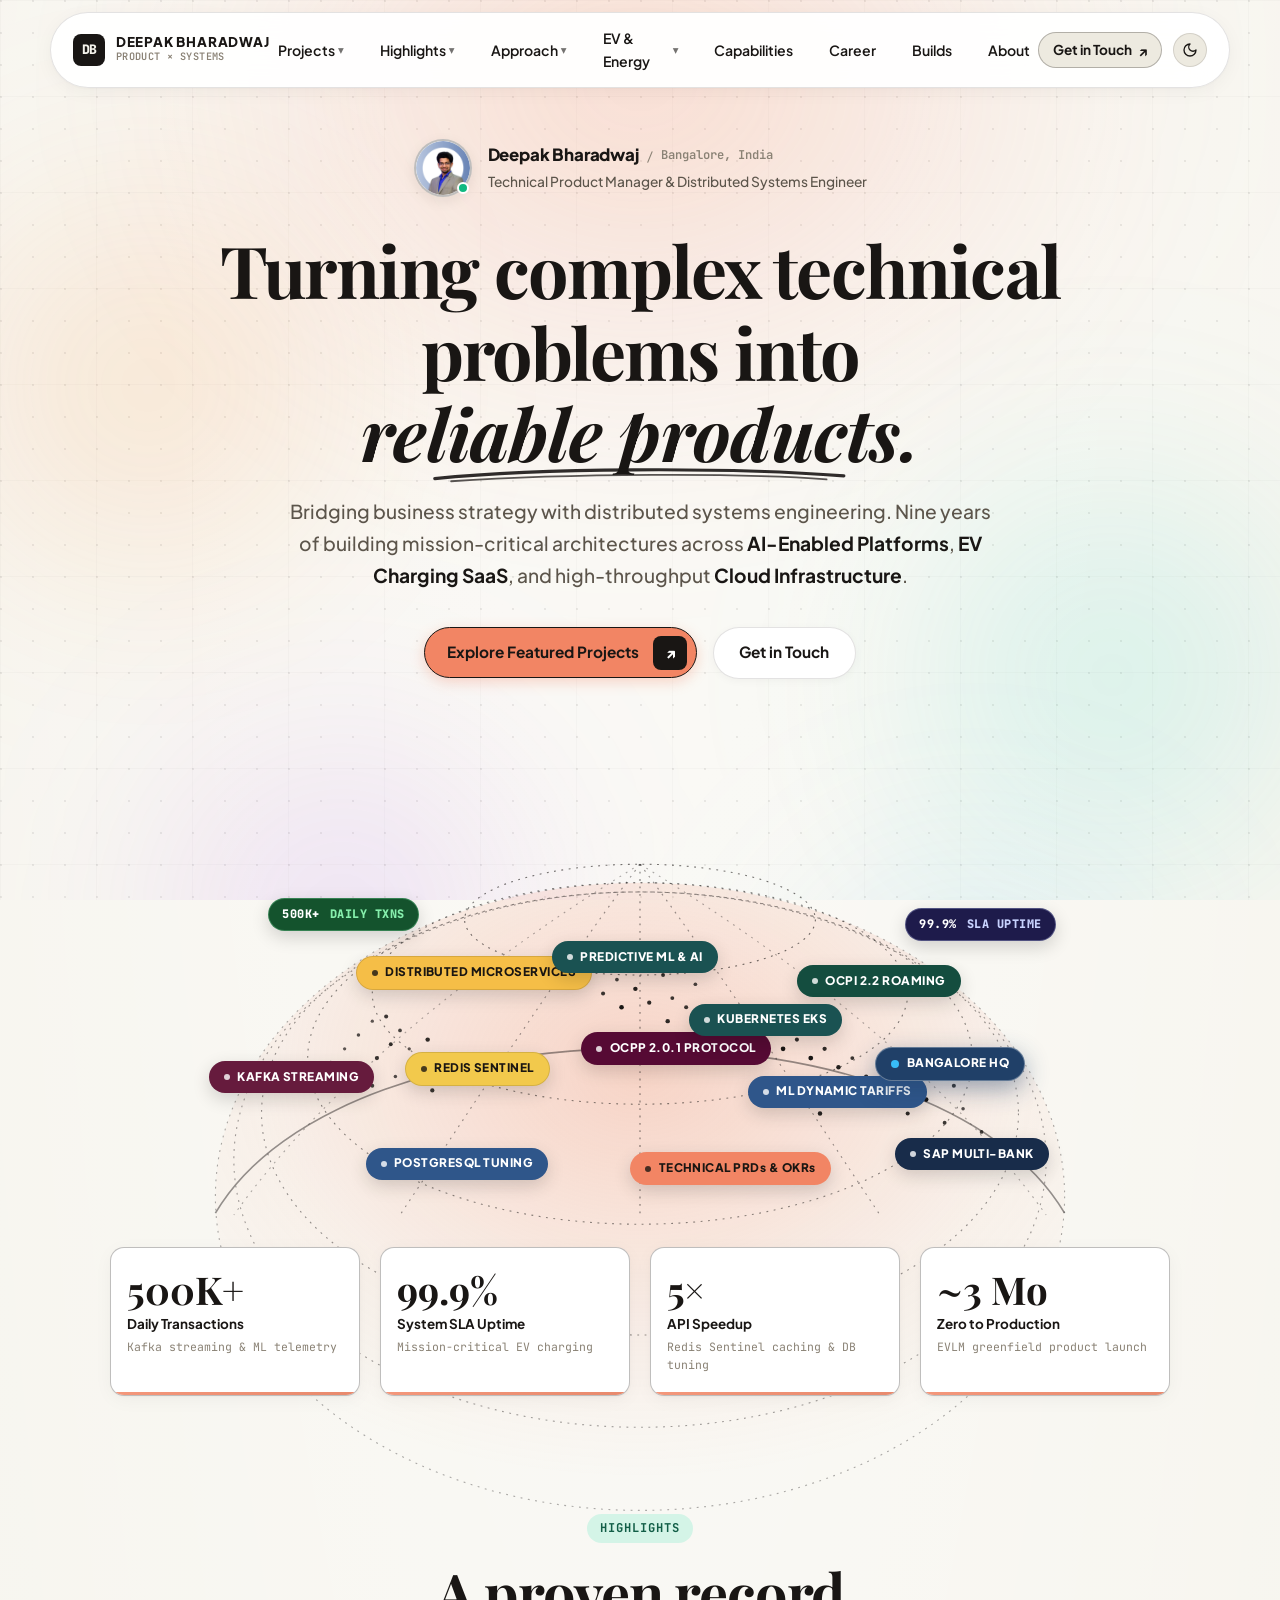
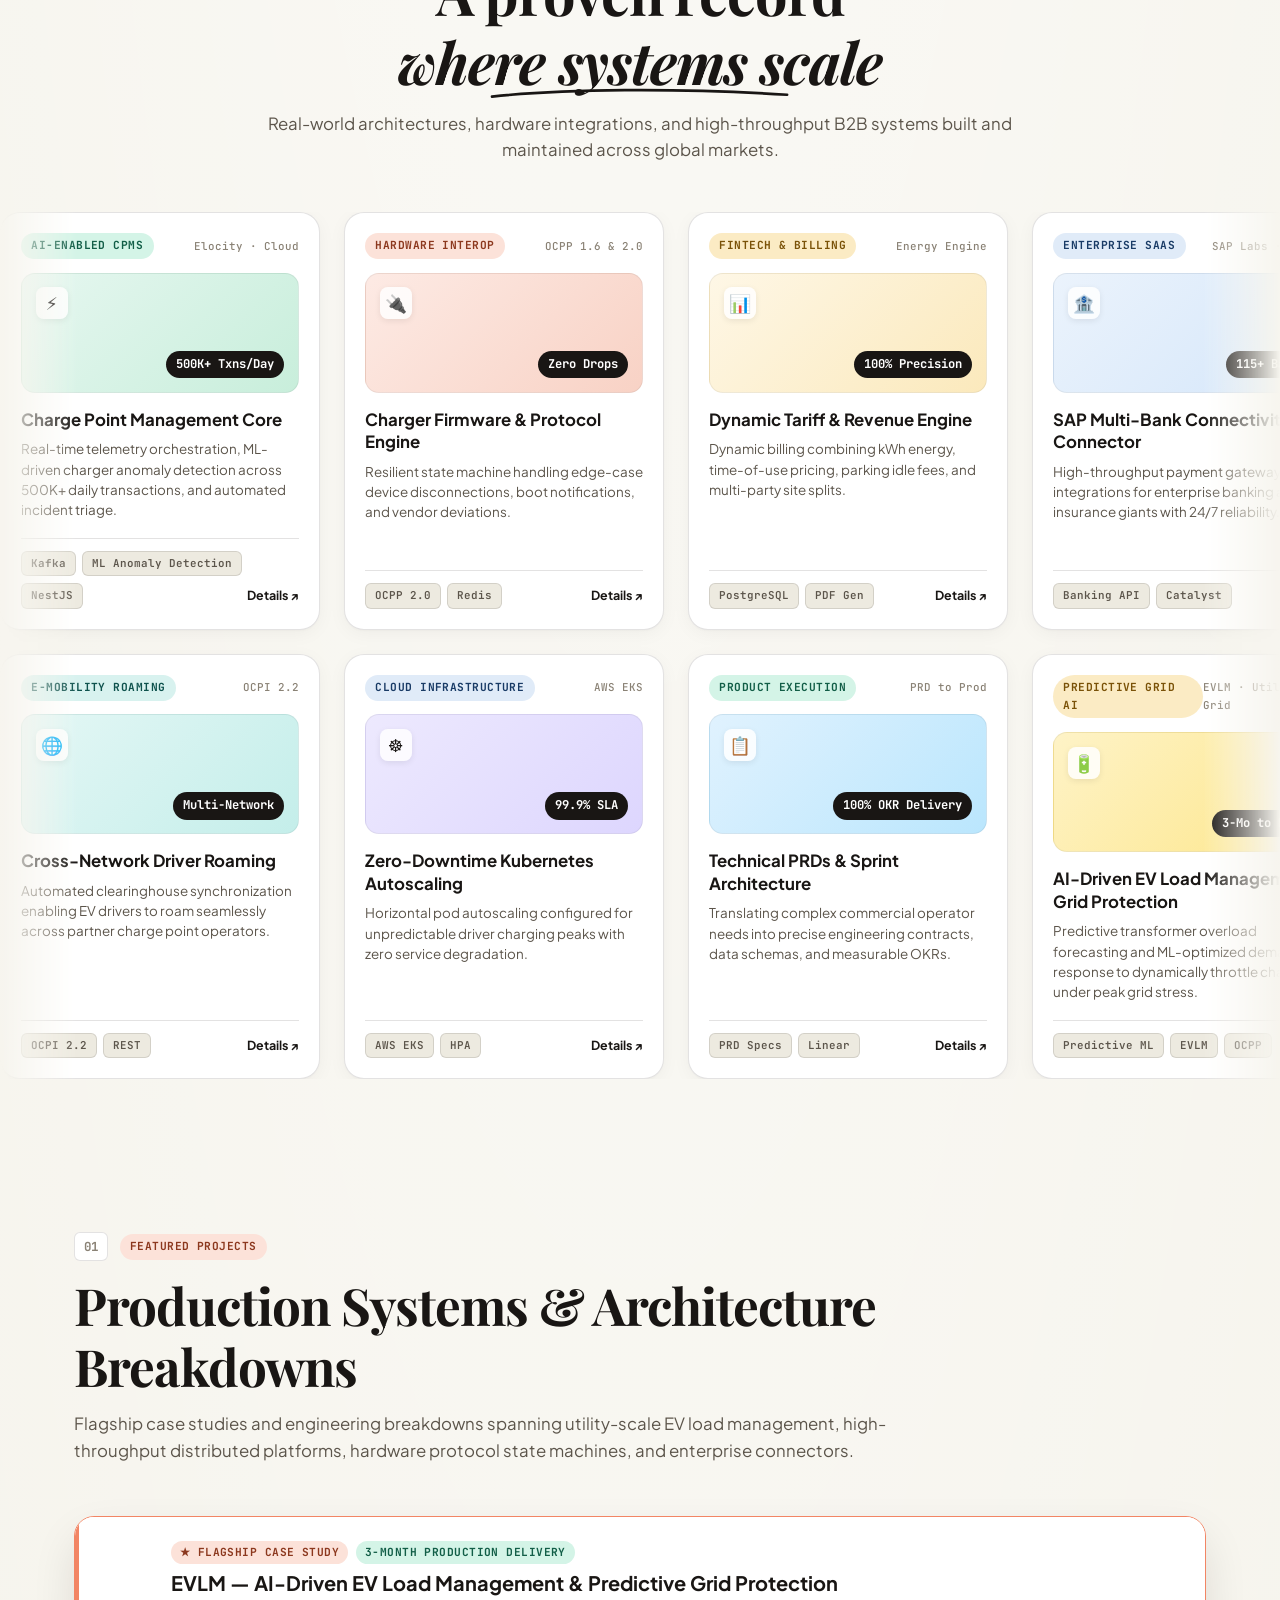
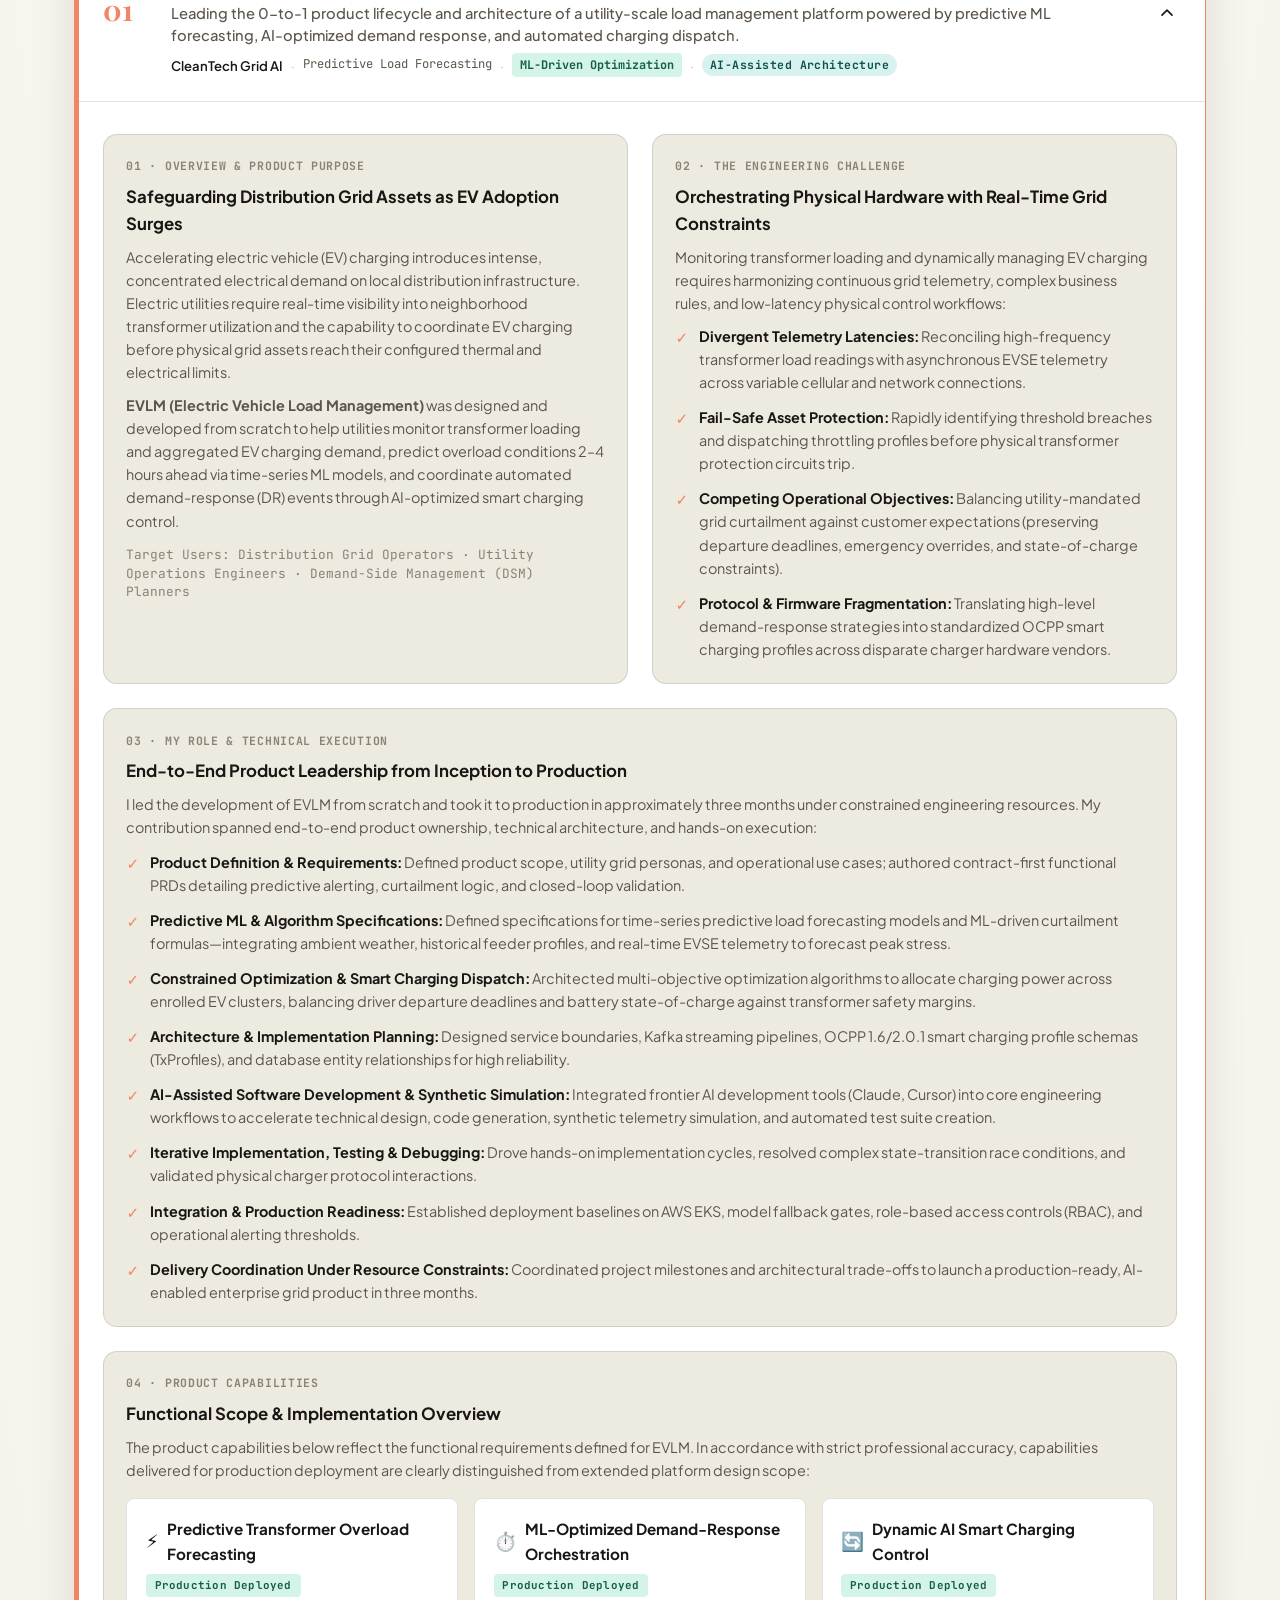
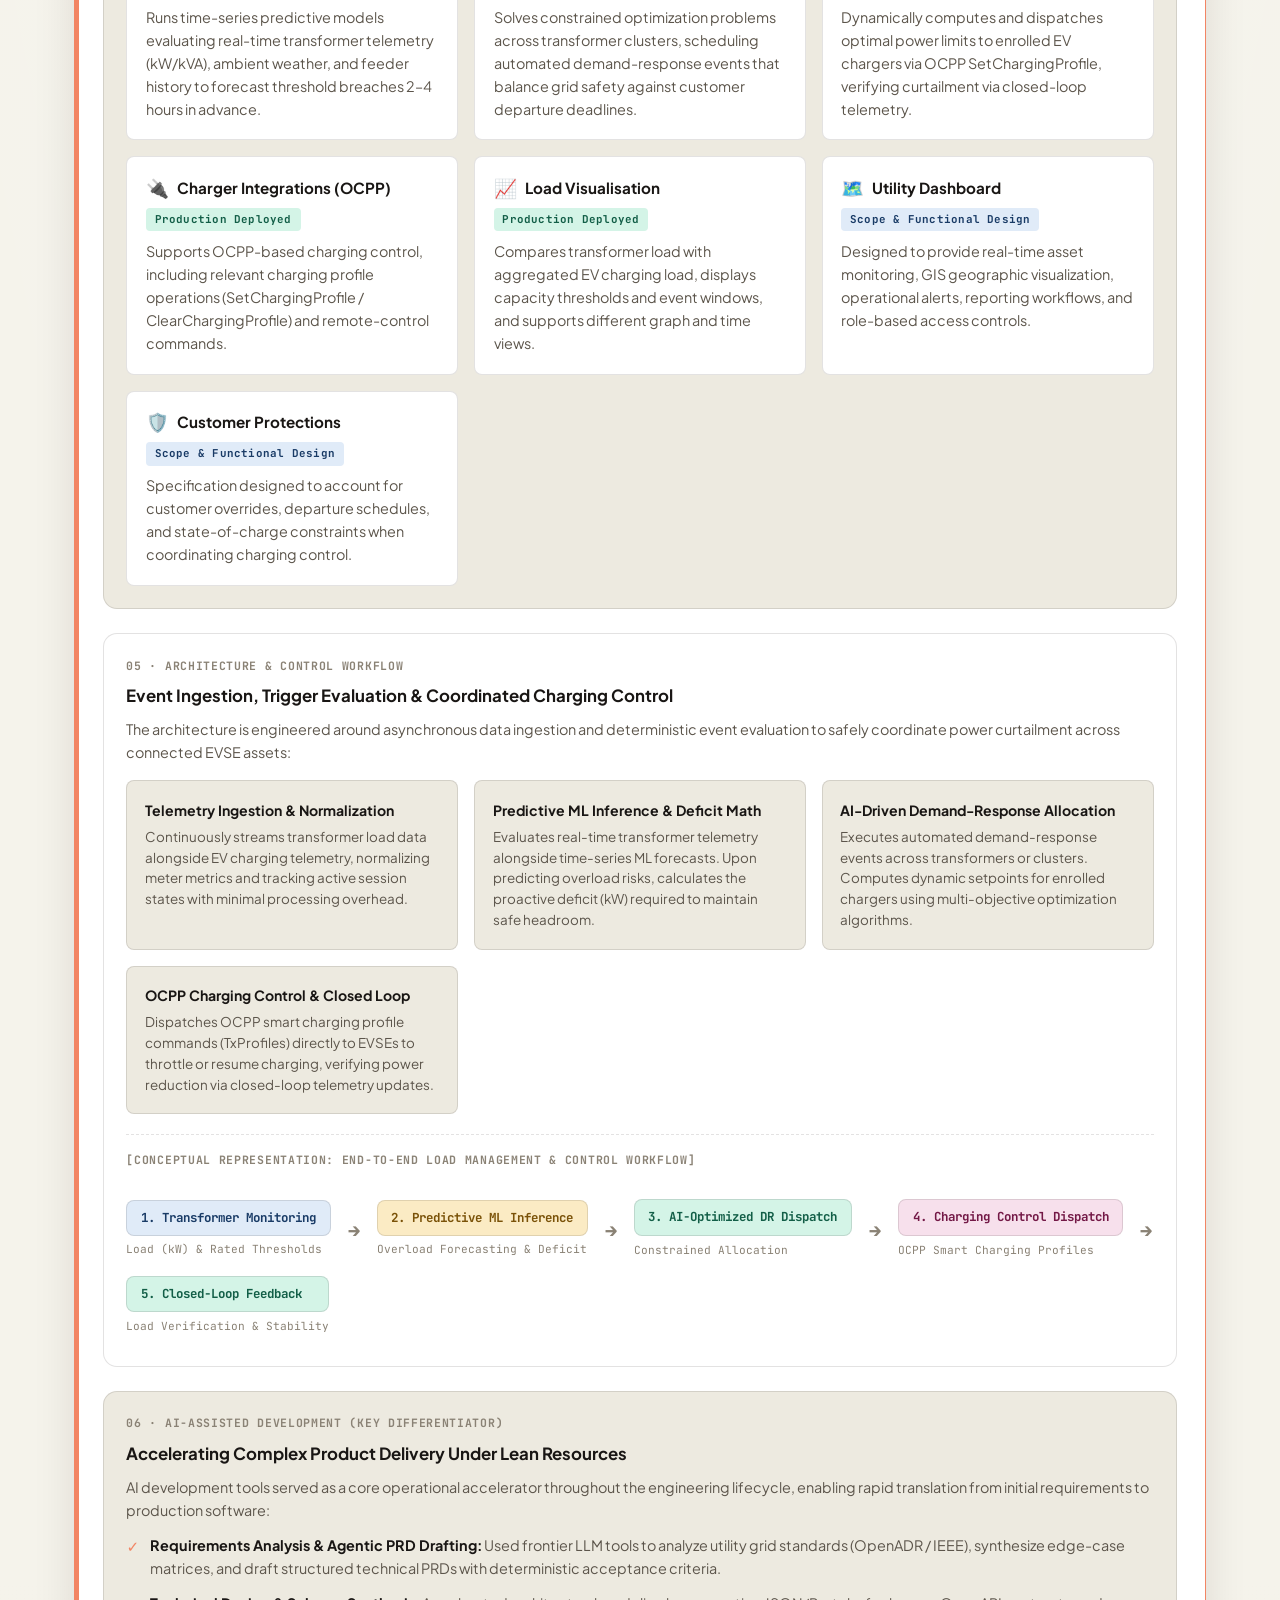
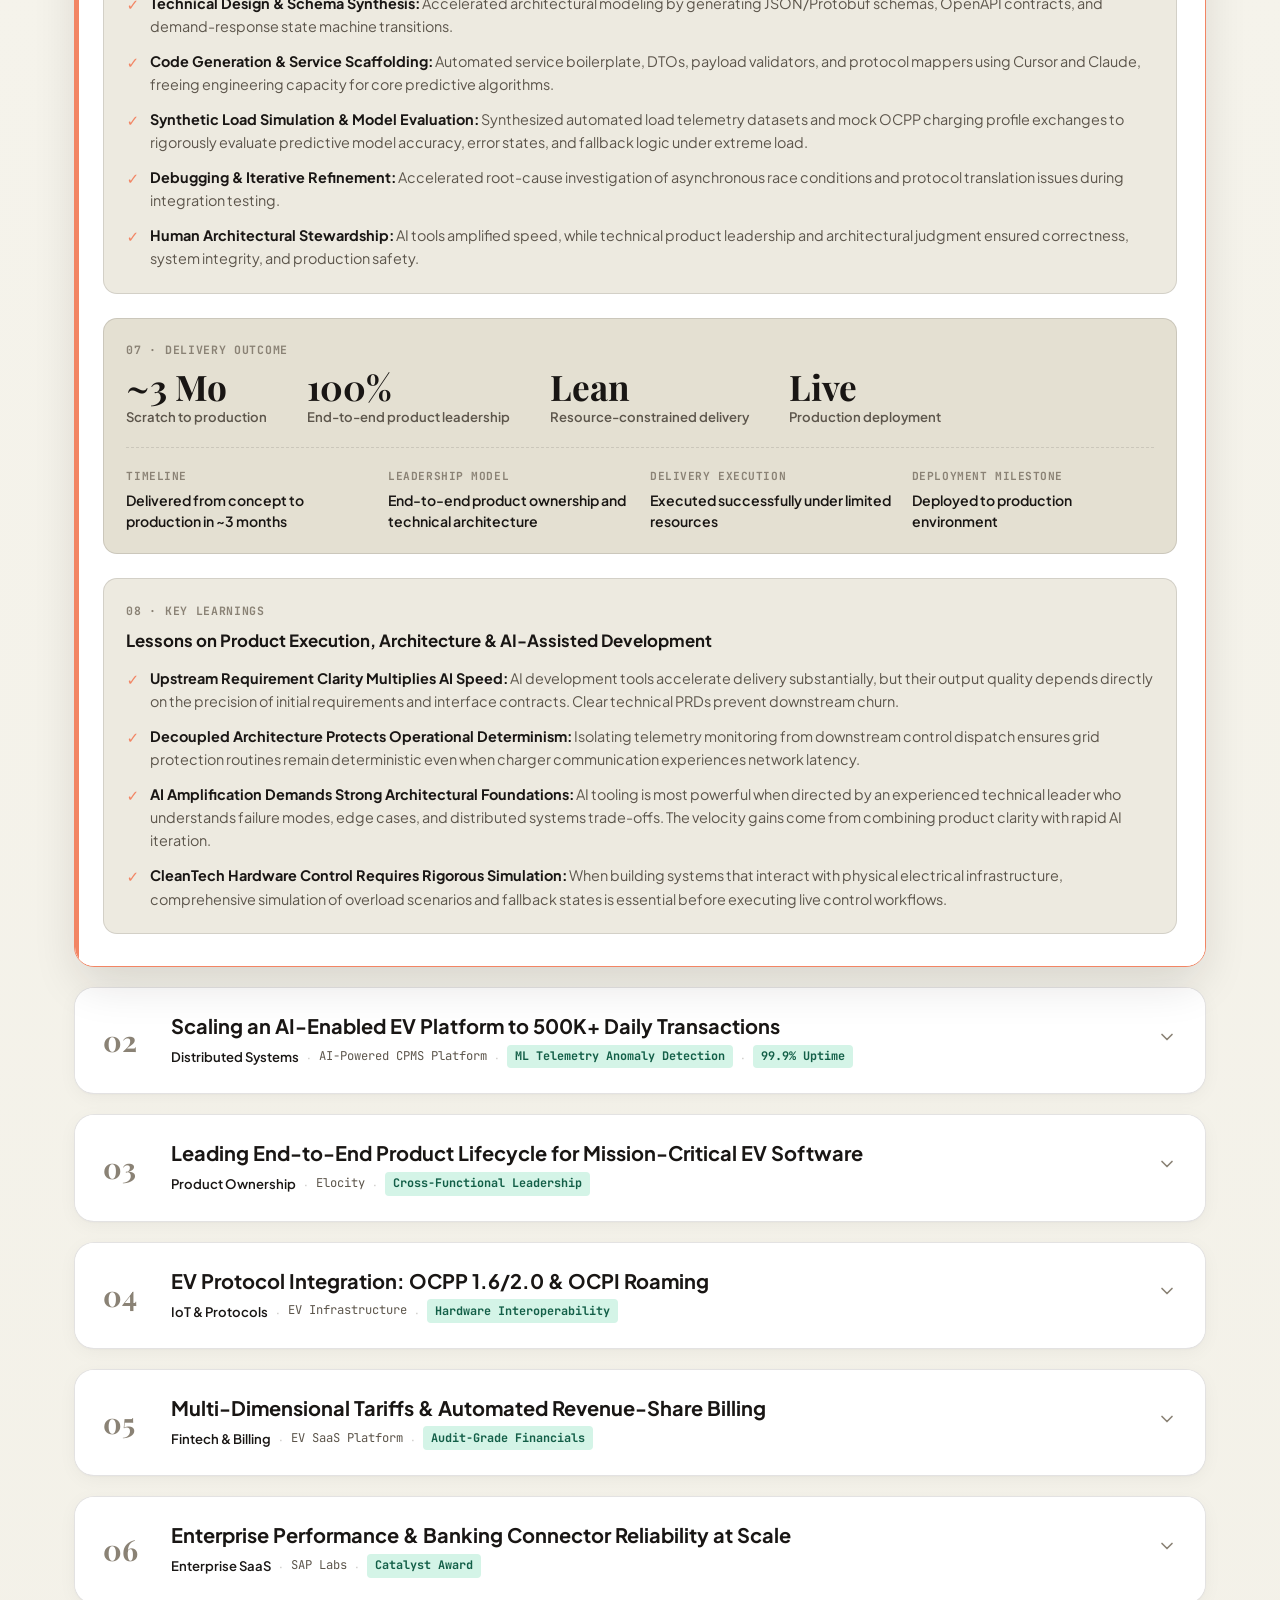
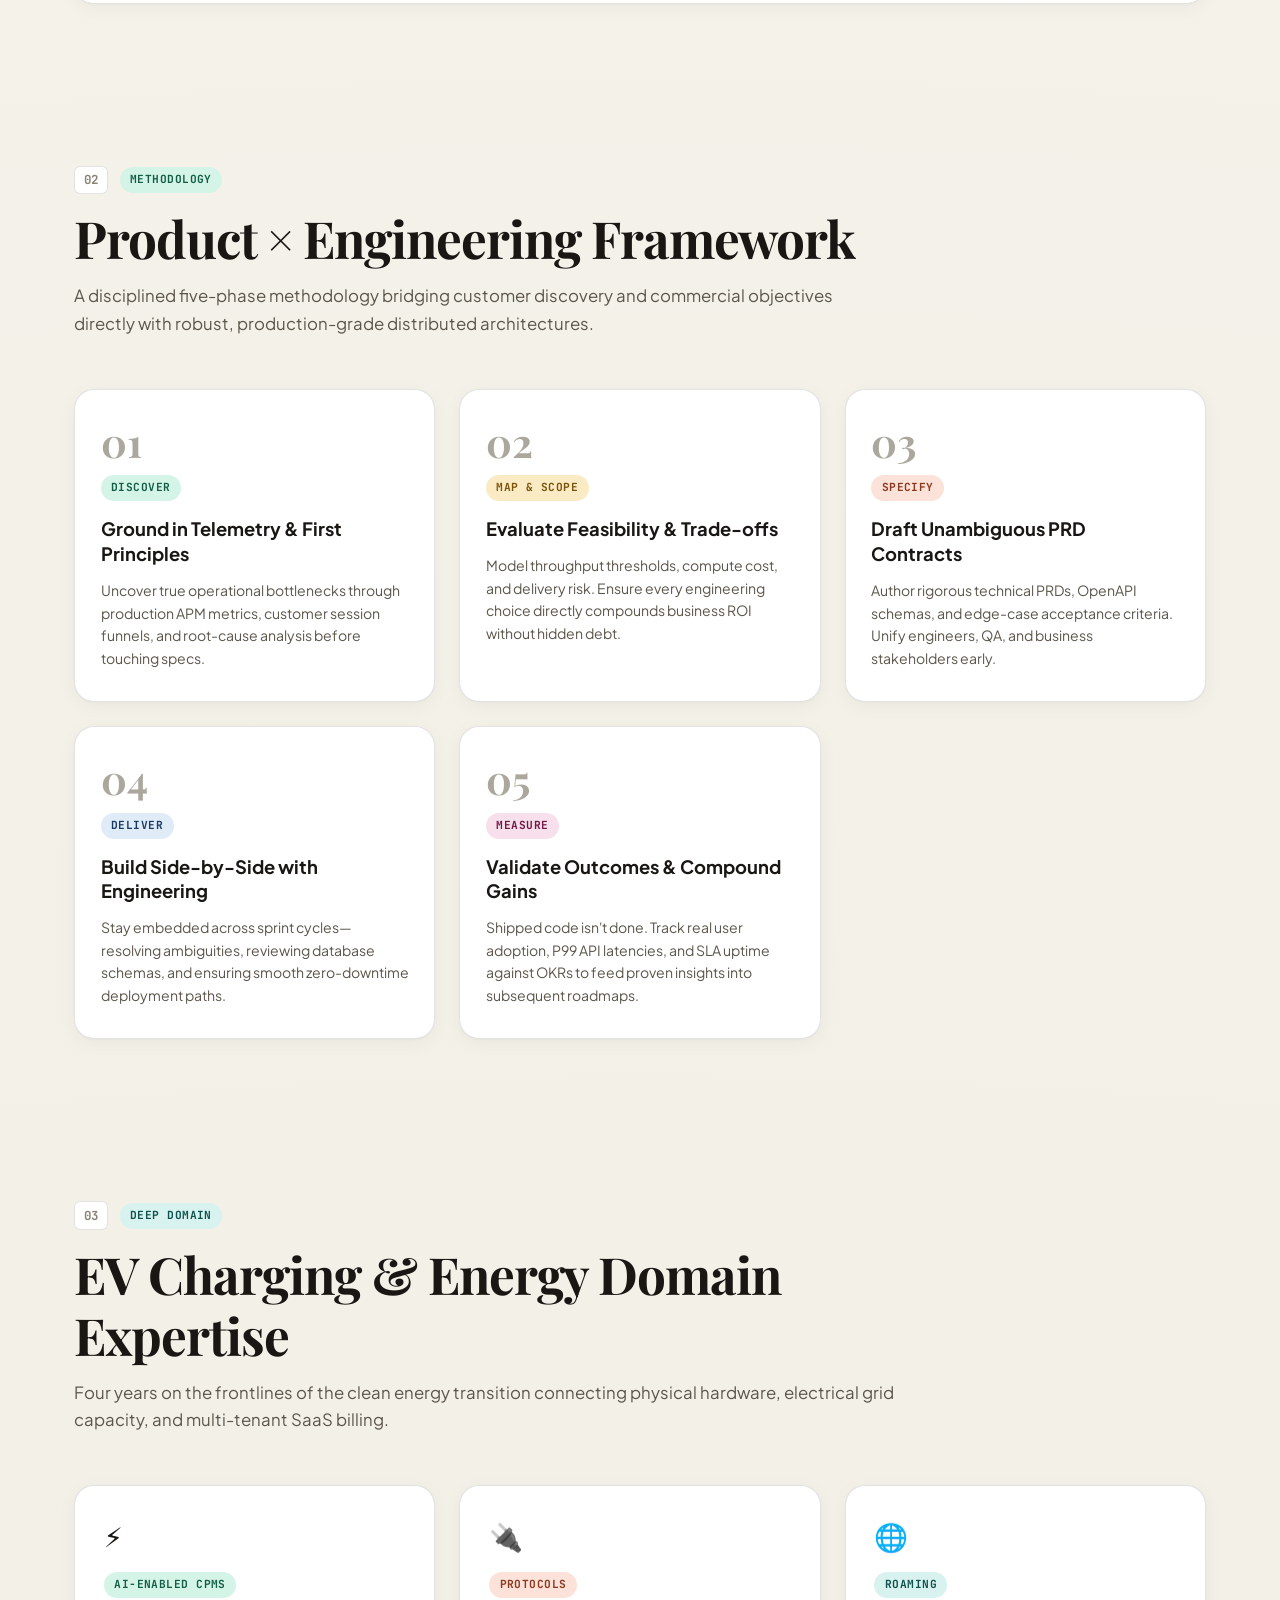
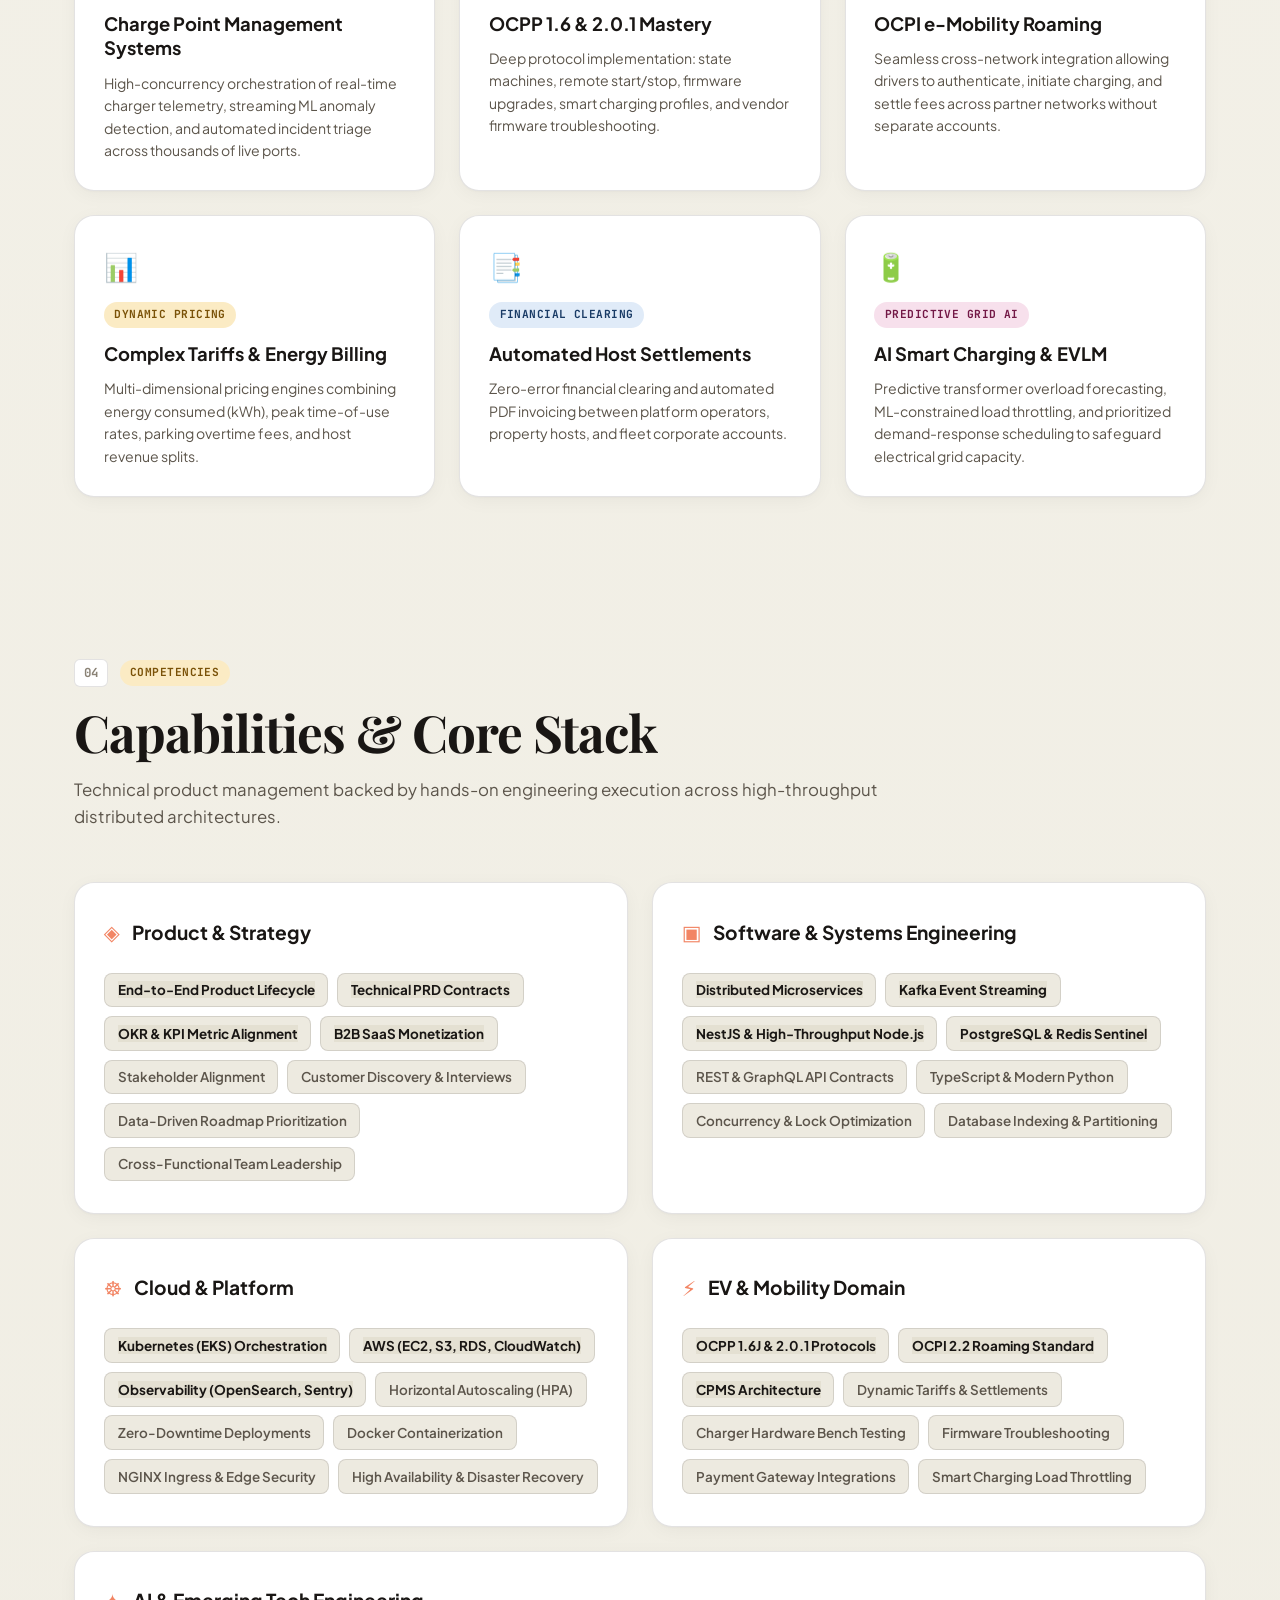
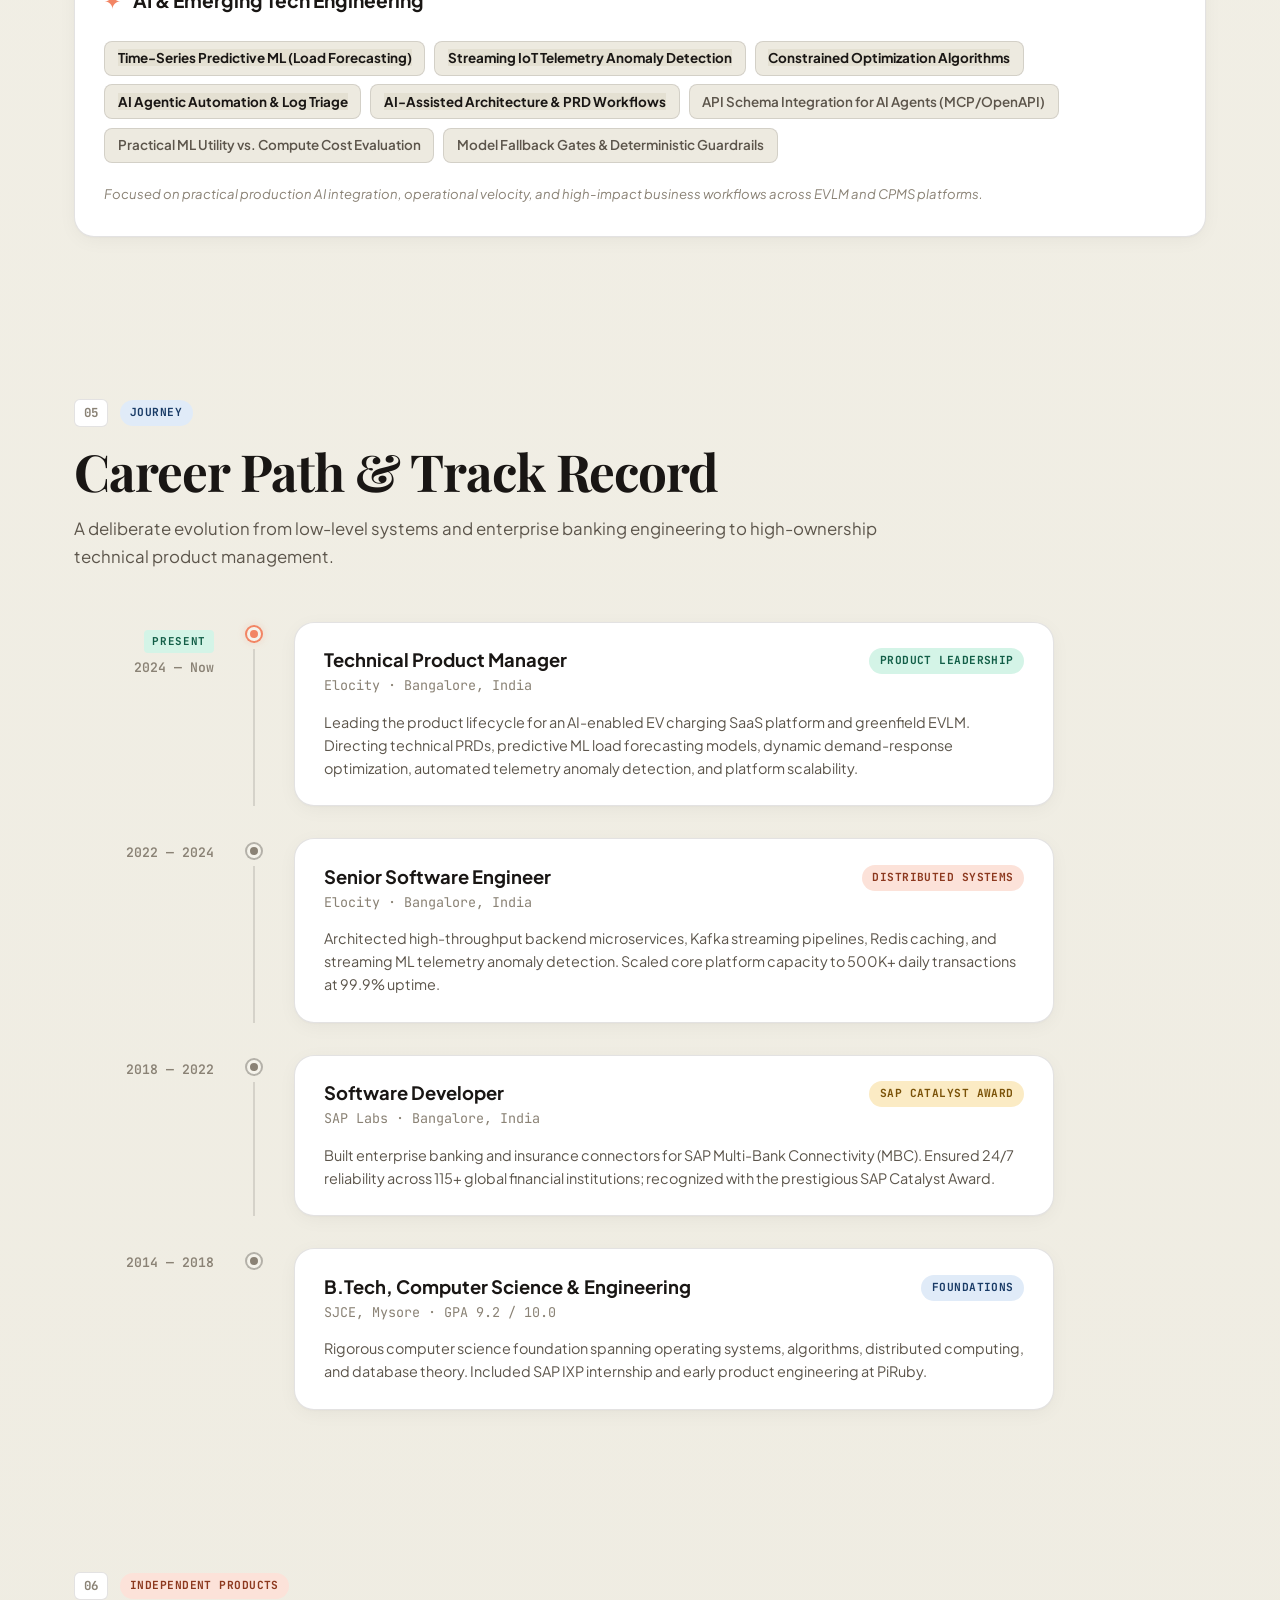
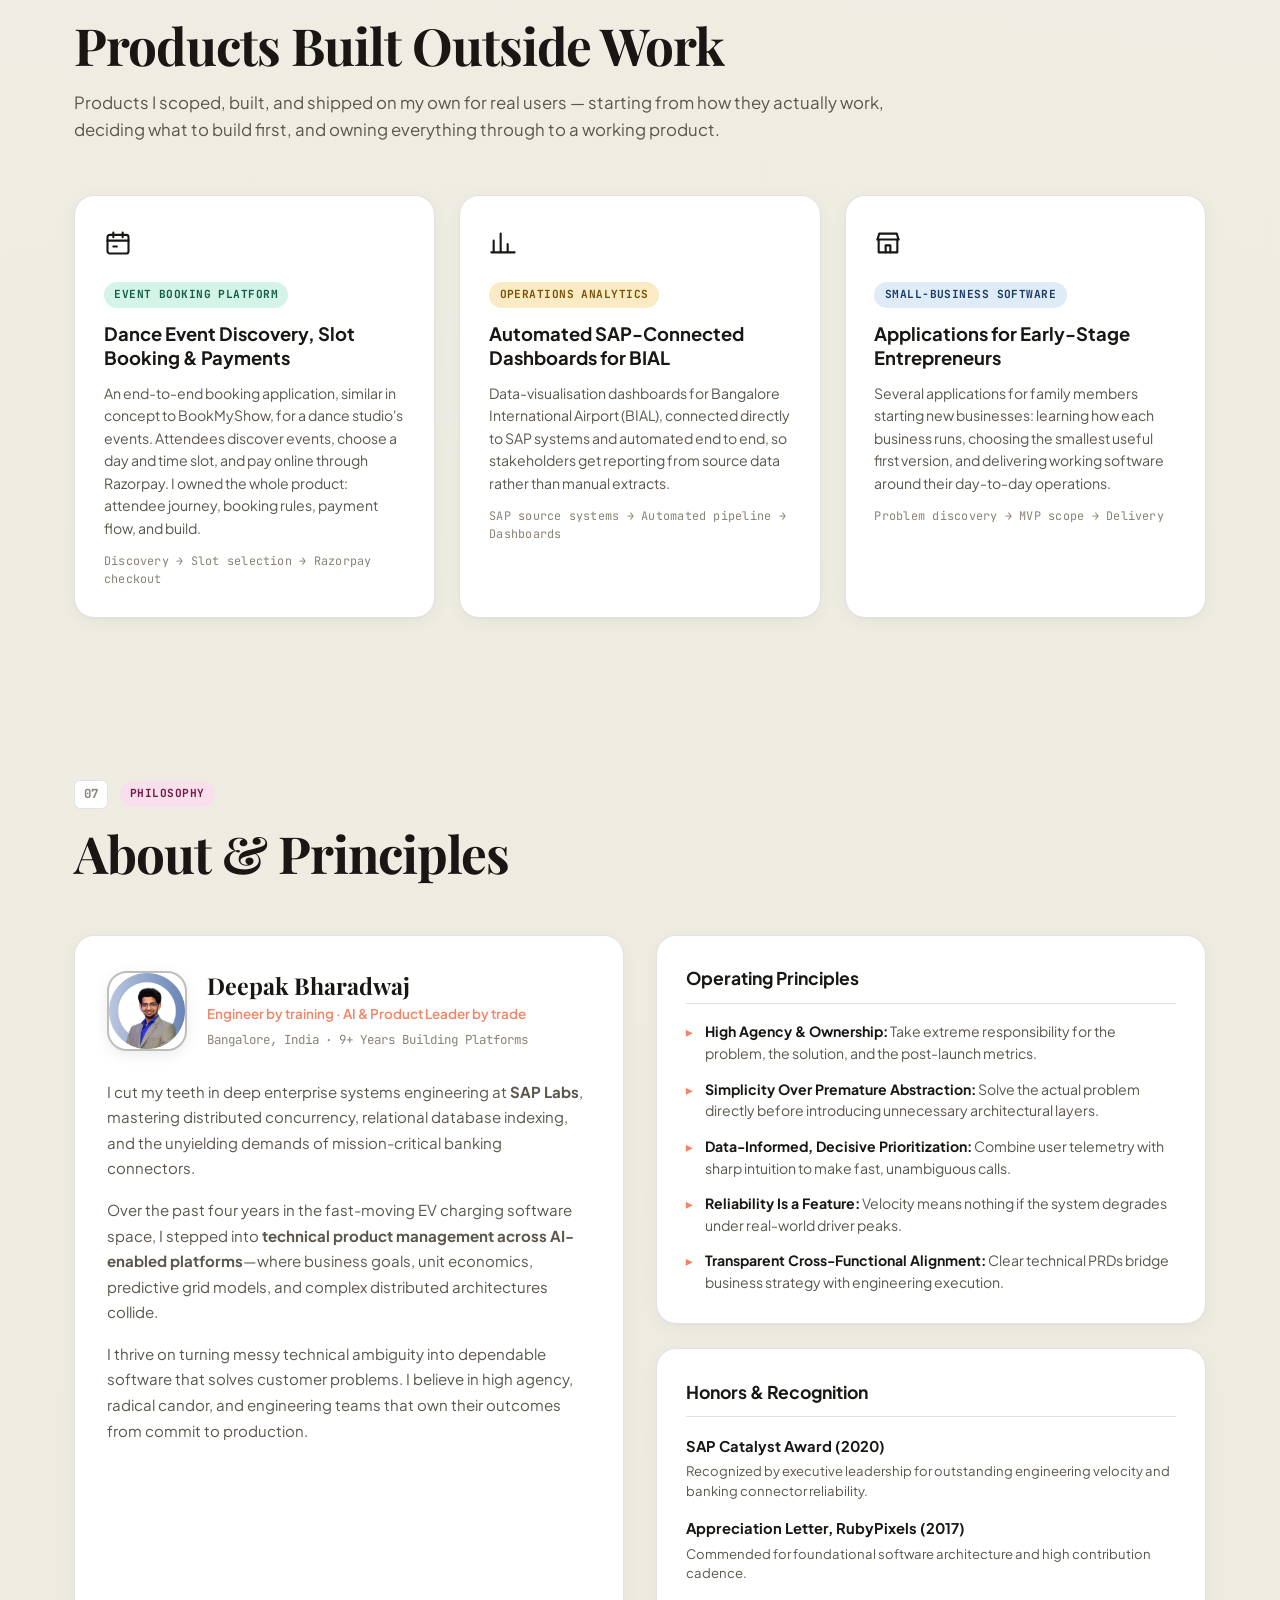
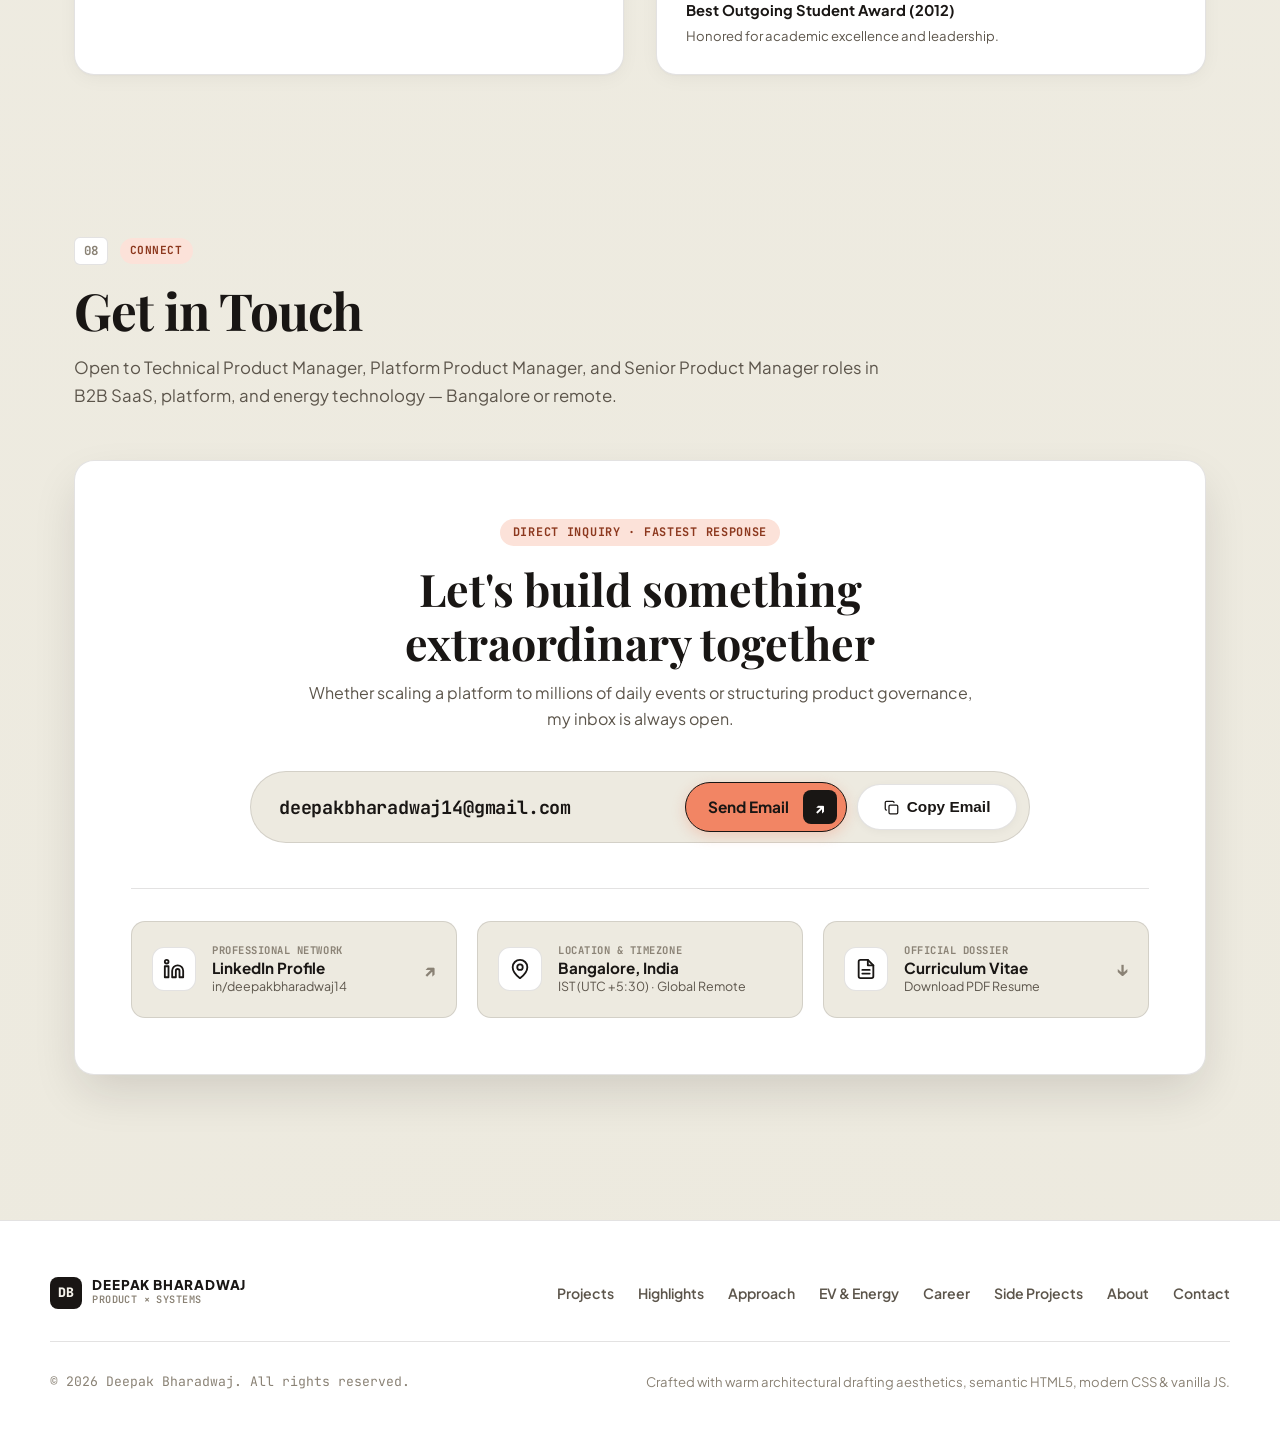
==== commit 1e37f976: "Add engineering page at /website and side projects on both pages" ====
--- a/index.html
+++ b/index.html
@@ -38,6 +38,12 @@
   </script>
 
   <link rel="stylesheet" href="style.css">
+
+  <!-- Page-scoped: line icons for the side-projects cards -->
+  <style>
+    .eng-ico { width: 28px; height: 28px; stroke: currentColor; fill: none; stroke-width: 1.8; stroke-linecap: round; stroke-linejoin: round; color: var(--text); }
+    .build-meta { margin-top: 0.85rem; font-family: var(--font-mono); font-size: 0.74rem; letter-spacing: 0.02em; color: var(--text-dim); line-height: 1.5; }
+  </style>
 </head>
 <body>
 
@@ -78,6 +84,7 @@
           <li><a href="#ev-domain" class="nav-link">EV &amp; Energy <span class="nav-caret">▾</span></a></li>
           <li><a href="#capabilities" class="nav-link">Capabilities</a></li>
           <li><a href="#career" class="nav-link">Career</a></li>
+          <li><a href="#builds" class="nav-link">Builds</a></li>
           <li><a href="#about" class="nav-link">About</a></li>
         </ul>
 
@@ -377,9 +384,9 @@
             <span class="stat-box__sub">Redis Sentinel caching &amp; DB tuning</span>
           </div>
           <div class="stat-box">
-            <span class="stat-box__val">115+</span>
-            <span class="stat-box__lbl">Bank Connectors</span>
-            <span class="stat-box__sub">SAP Multi-Bank Connectivity</span>
+            <span class="stat-box__val">~3 Mo</span>
+            <span class="stat-box__lbl">Zero to Production</span>
+            <span class="stat-box__sub">EVLM greenfield product launch</span>
           </div>
         </div>
 
@@ -1807,13 +1814,59 @@
       </div>
     </section>
 
+    <!-- ═══════════════ SIDE PROJECTS (PRODUCT FRAMING) ═══════════════ -->
+    <section class="section-editorial ev-domain-section" id="builds">
+      <div class="section-container">
+
+        <header class="section-head">
+          <div class="section-tag-row">
+            <span class="section-index-badge">06</span>
+            <span class="pill-tag pill-tag--coral">INDEPENDENT PRODUCTS</span>
+          </div>
+          <h2 class="section-heading-editorial">Products Built Outside Work</h2>
+          <p class="section-desc-editorial">
+            Products I scoped, built, and shipped on my own for real users — starting from how they actually work, deciding what to build first, and owning everything through to a working product.
+          </p>
+        </header>
+
+        <div class="ev-grid-editorial">
+
+          <div class="domain-card">
+            <div class="domain-card__icon"><svg class="eng-ico" viewBox="0 0 24 24" aria-hidden="true"><rect x="3" y="5" width="18" height="16" rx="2"/><path d="M3 10h18M8 3v4M16 3v4"/><path d="M8 15h3"/></svg></div>
+            <span class="pill-tag pill-tag--mint">EVENT BOOKING PLATFORM</span>
+            <h3 class="domain-card__title">Dance Event Discovery, Slot Booking &amp; Payments</h3>
+            <p class="domain-card__desc">An end-to-end booking application, similar in concept to BookMyShow, for a dance studio's events. Attendees discover events, choose a day and time slot, and pay online through Razorpay. I owned the whole product: attendee journey, booking rules, payment flow, and build.</p>
+            <p class="build-meta">Discovery → Slot selection → Razorpay checkout</p>
+          </div>
+
+          <div class="domain-card">
+            <div class="domain-card__icon"><svg class="eng-ico" viewBox="0 0 24 24" aria-hidden="true"><path d="M4 20V10M10 20V4M16 20v-7M22 20H2"/></svg></div>
+            <span class="pill-tag pill-tag--gold">OPERATIONS ANALYTICS</span>
+            <h3 class="domain-card__title">Automated SAP-Connected Dashboards for BIAL</h3>
+            <p class="domain-card__desc">Data-visualisation dashboards for Bangalore International Airport (BIAL), connected directly to SAP systems and automated end to end, so stakeholders get reporting from source data rather than manual extracts.</p>
+            <p class="build-meta">SAP source systems → Automated pipeline → Dashboards</p>
+          </div>
+
+          <div class="domain-card">
+            <div class="domain-card__icon"><svg class="eng-ico" viewBox="0 0 24 24" aria-hidden="true"><path d="M3 9l1.5-5h15L21 9"/><path d="M4 9v11h16V9"/><path d="M3 9h18"/><path d="M10 20v-6h4v6"/></svg></div>
+            <span class="pill-tag pill-tag--navy">SMALL-BUSINESS SOFTWARE</span>
+            <h3 class="domain-card__title">Applications for Early-Stage Entrepreneurs</h3>
+            <p class="domain-card__desc">Several applications for family members starting new businesses: learning how each business runs, choosing the smallest useful first version, and delivering working software around their day-to-day operations.</p>
+            <p class="build-meta">Problem discovery → MVP scope → Delivery</p>
+          </div>
+
+        </div>
+
+      </div>
+    </section>
+
     <!-- ═══════════════ ABOUT SECTION ═══════════════ -->
     <section class="section-editorial about-section" id="about">
       <div class="section-container">
-        
+
         <header class="section-head">
           <div class="section-tag-row">
-            <span class="section-index-badge">06</span>
+            <span class="section-index-badge">07</span>
             <span class="pill-tag pill-tag--berry">PHILOSOPHY</span>
           </div>
           <h2 class="section-heading-editorial">About &amp; Principles</h2>
@@ -1896,12 +1949,12 @@
         
         <header class="section-head">
           <div class="section-tag-row">
-            <span class="section-index-badge">07</span>
+            <span class="section-index-badge">08</span>
             <span class="pill-tag pill-tag--coral">CONNECT</span>
           </div>
           <h2 class="section-heading-editorial">Get in Touch</h2>
           <p class="section-desc-editorial">
-            Reach out for technical product management opportunities, engineering leadership roles, or distributed systems consulting.
+            Open to Technical Product Manager, Platform Product Manager, and Senior Product Manager roles in B2B SaaS, platform, and energy technology — Bangalore or remote.
           </p>
         </header>
 
@@ -2008,6 +2061,7 @@
           <a href="#approach">Approach</a>
           <a href="#ev-domain">EV &amp; Energy</a>
           <a href="#career">Career</a>
+          <a href="#builds">Side Projects</a>
           <a href="#about">About</a>
           <a href="#contact">Contact</a>
         </div>
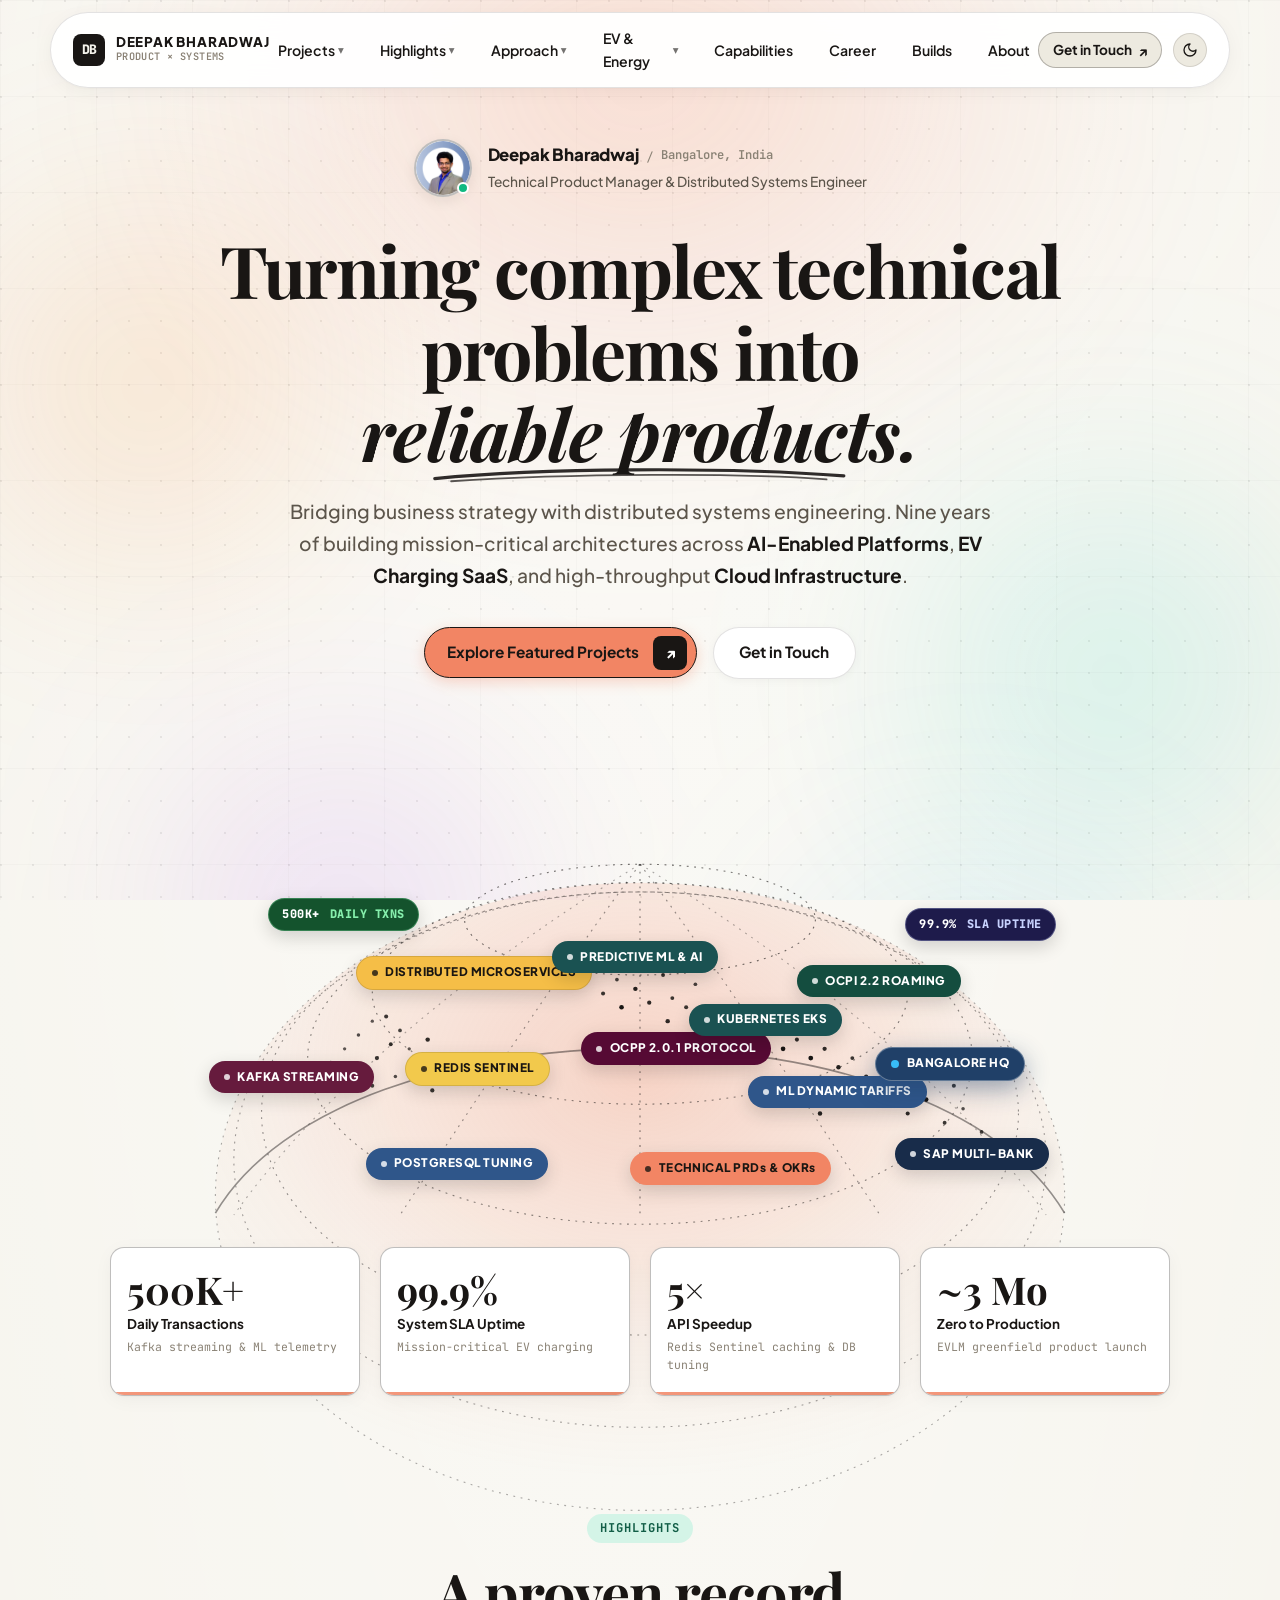
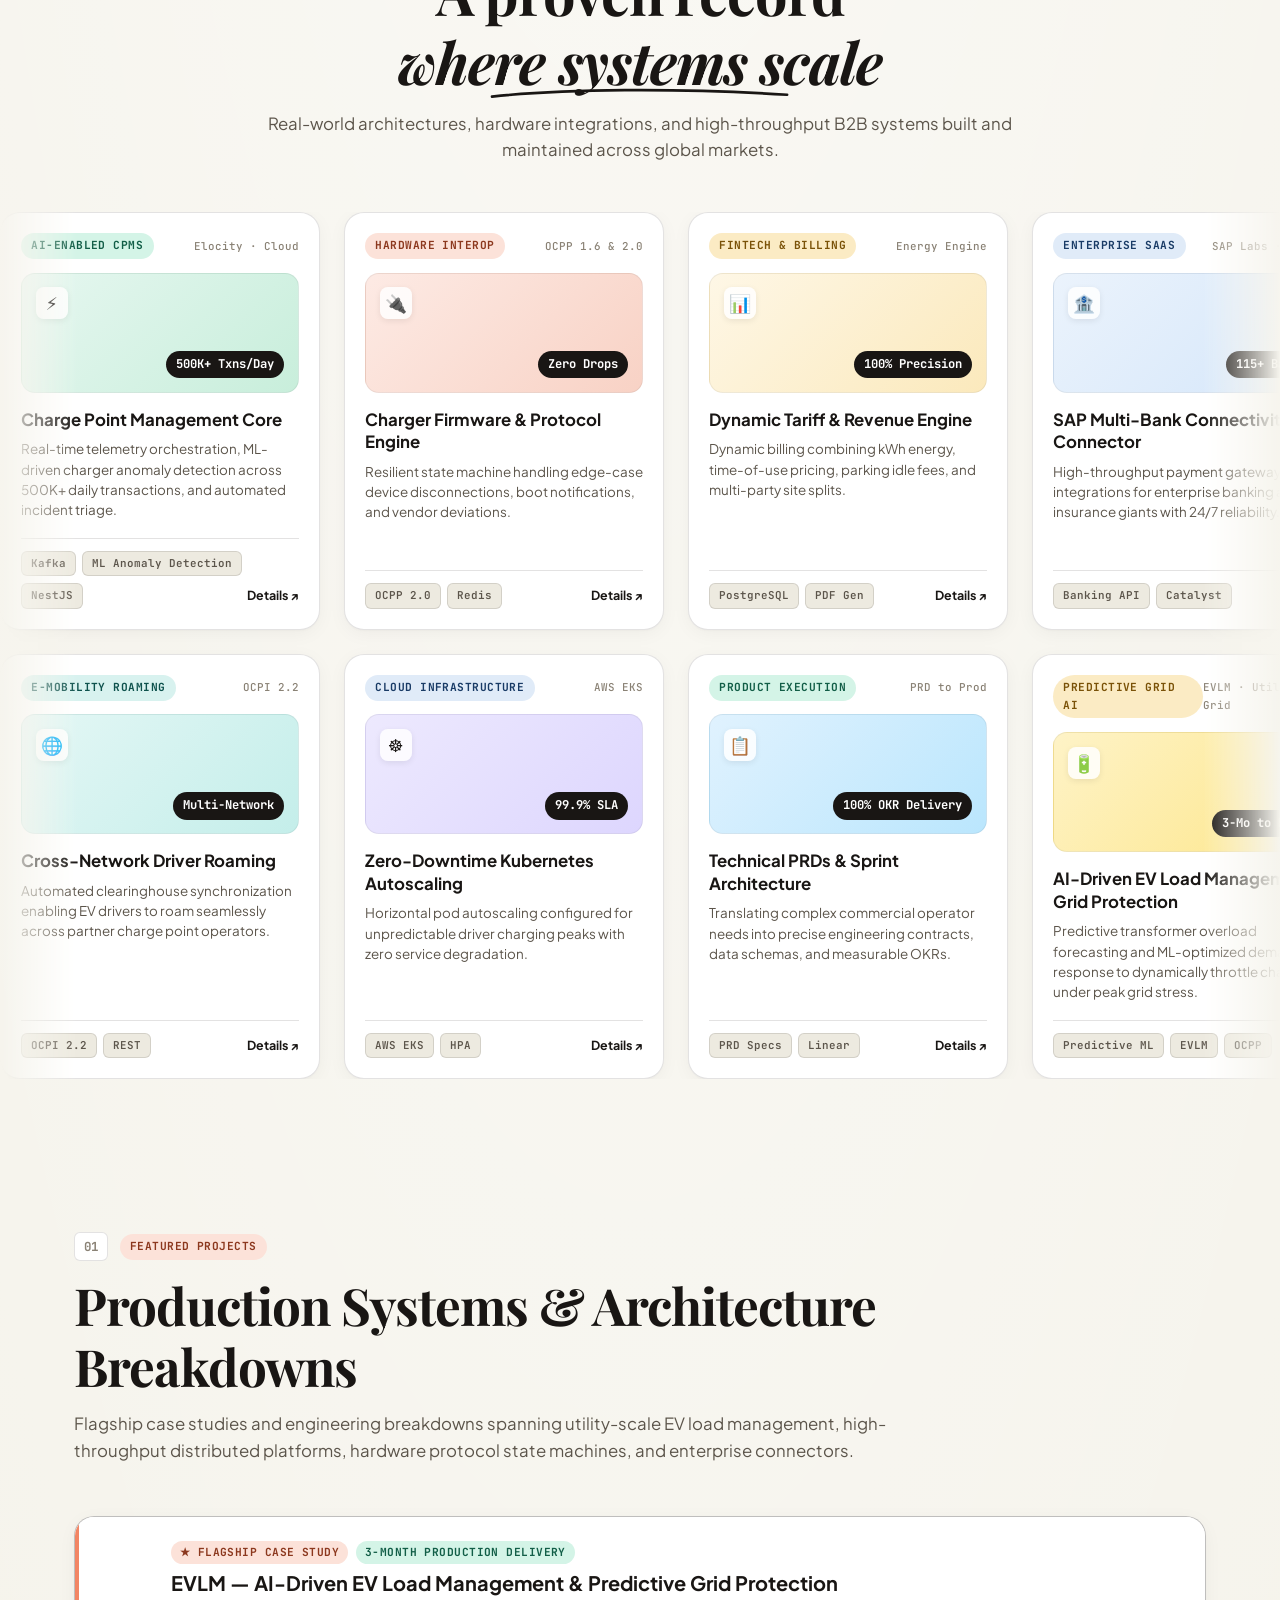
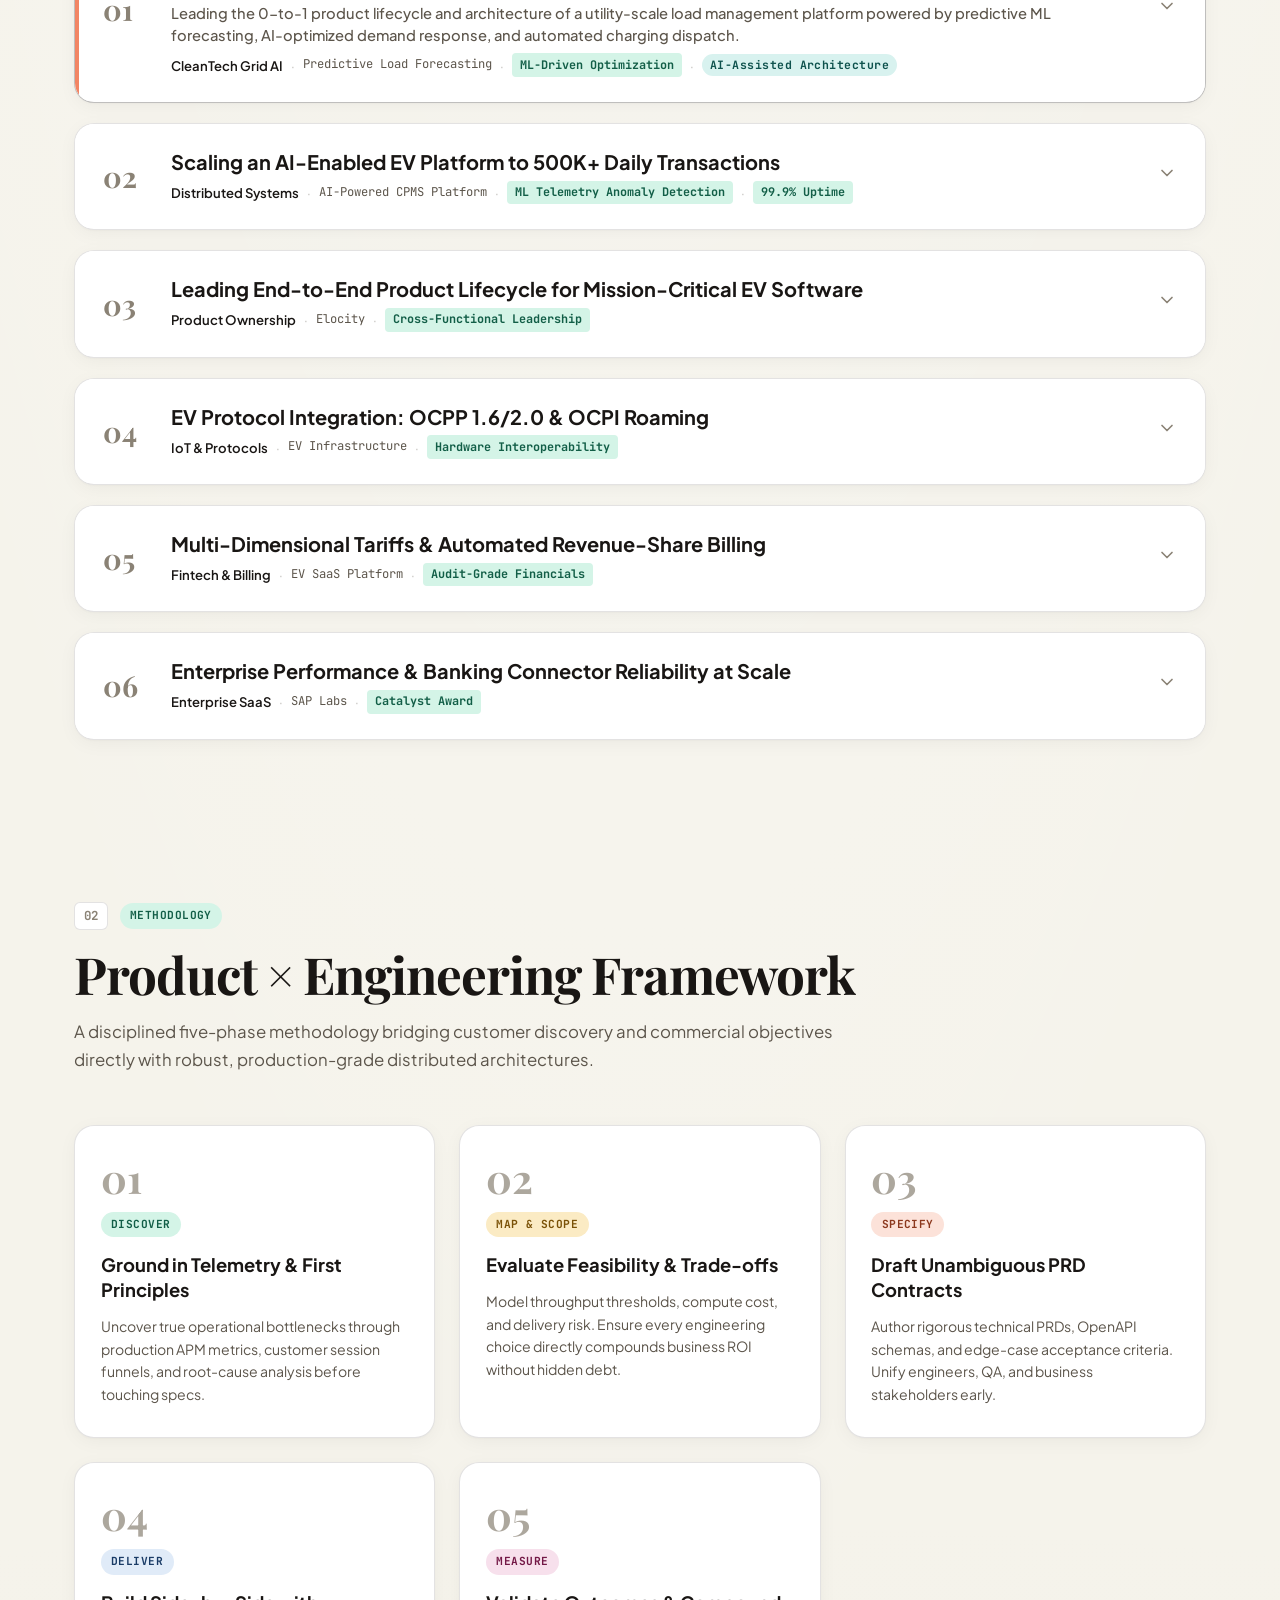
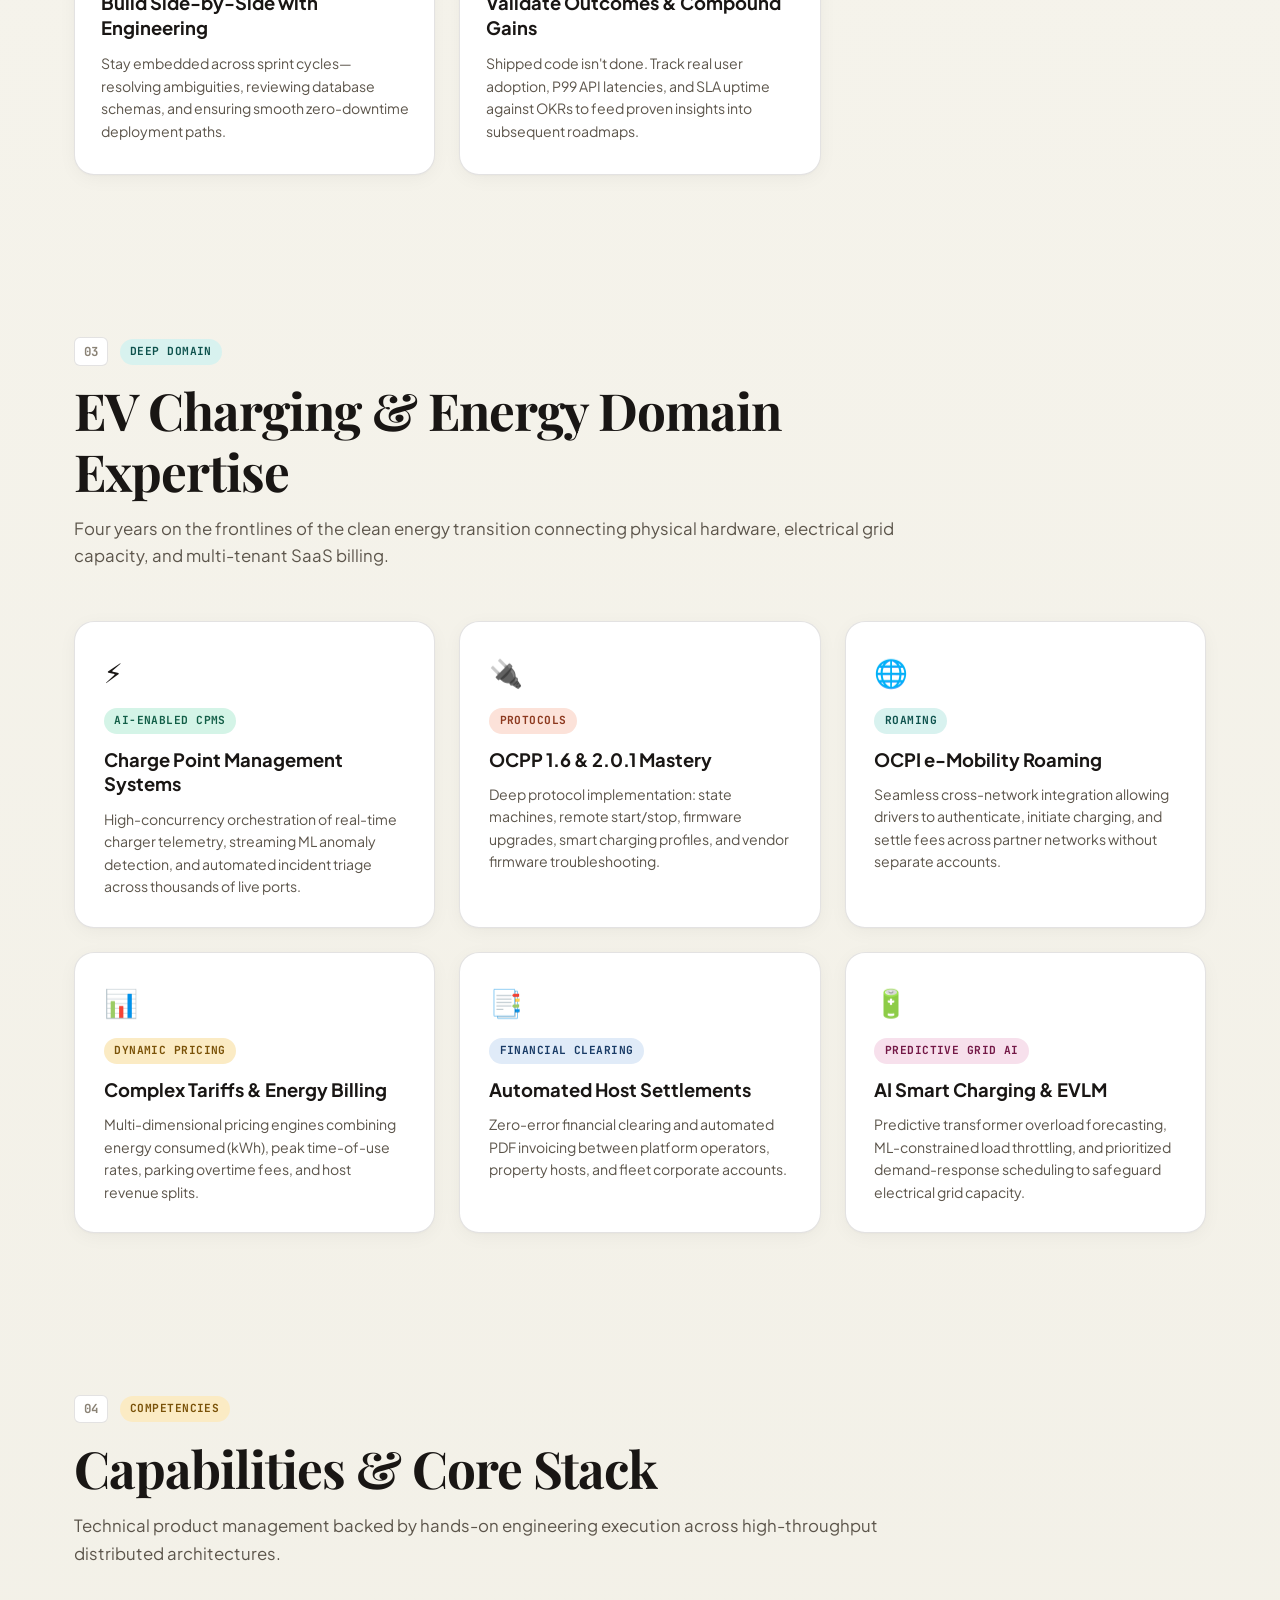
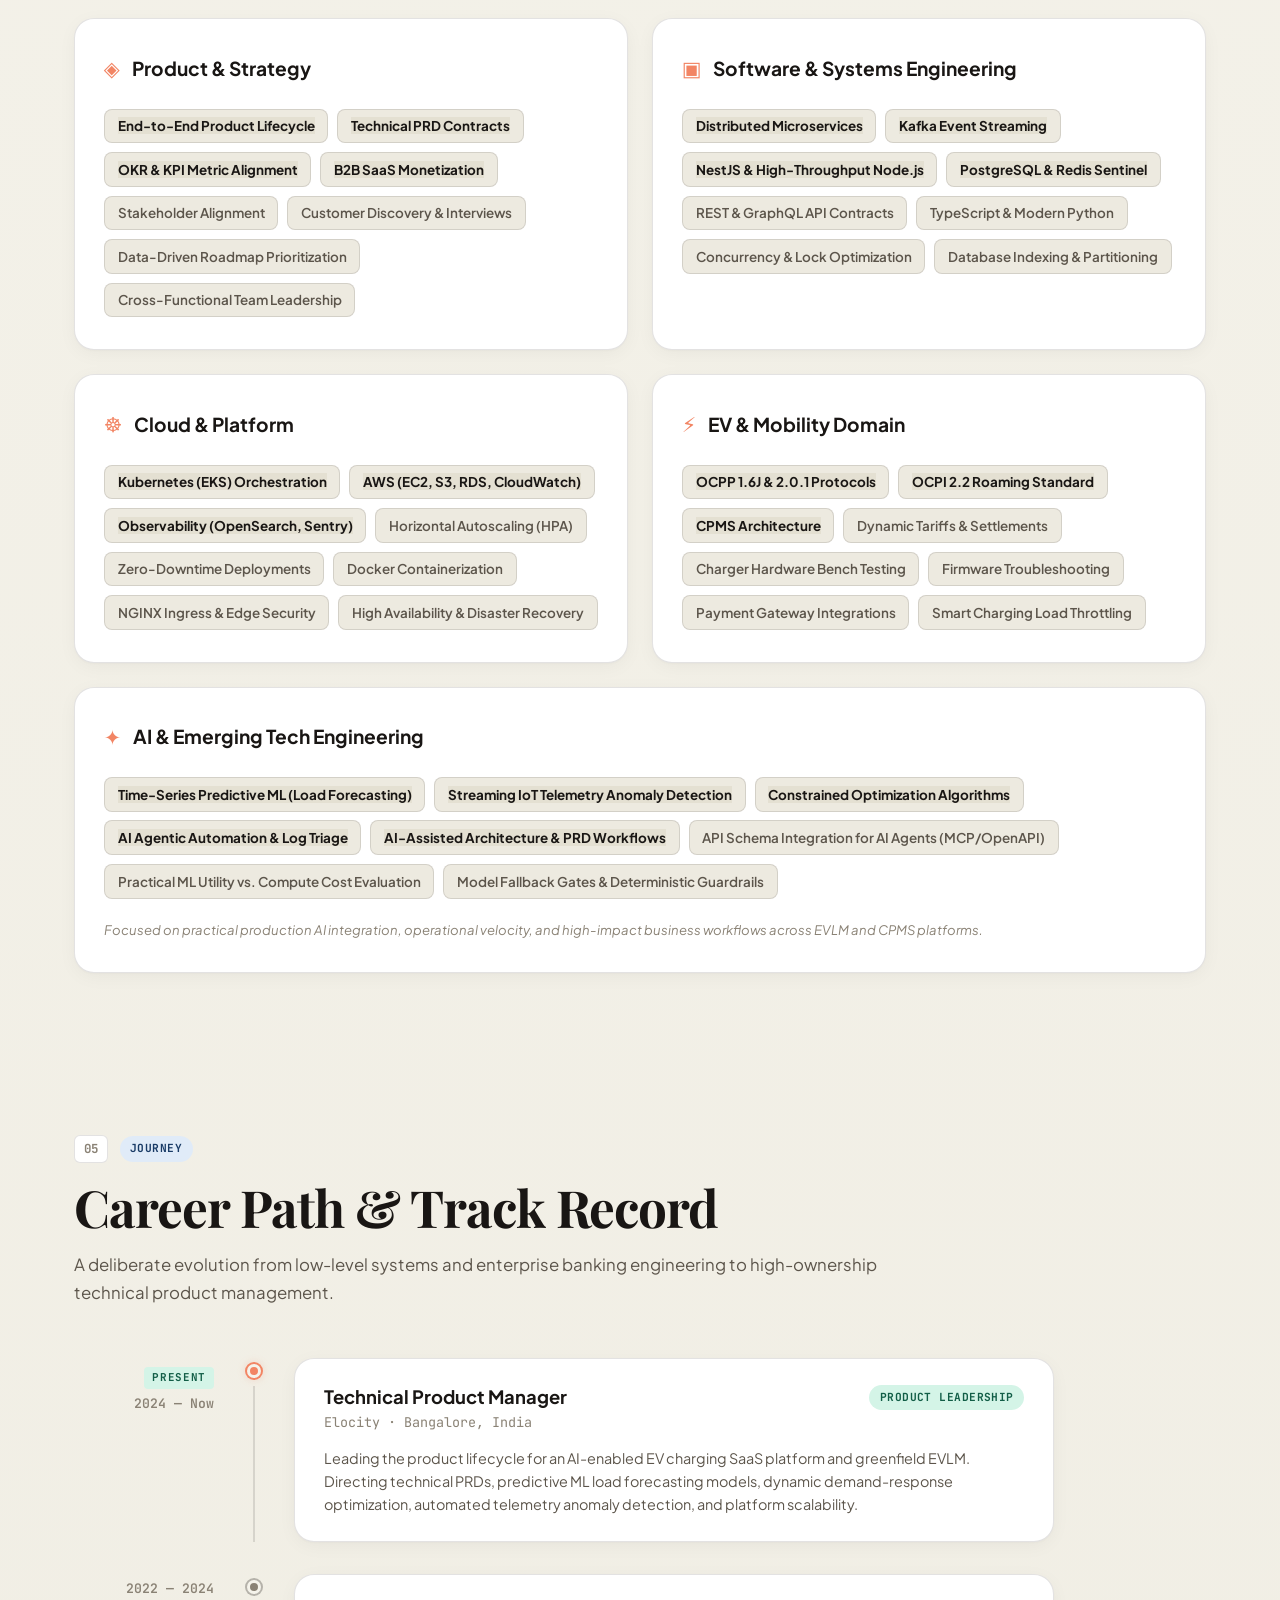
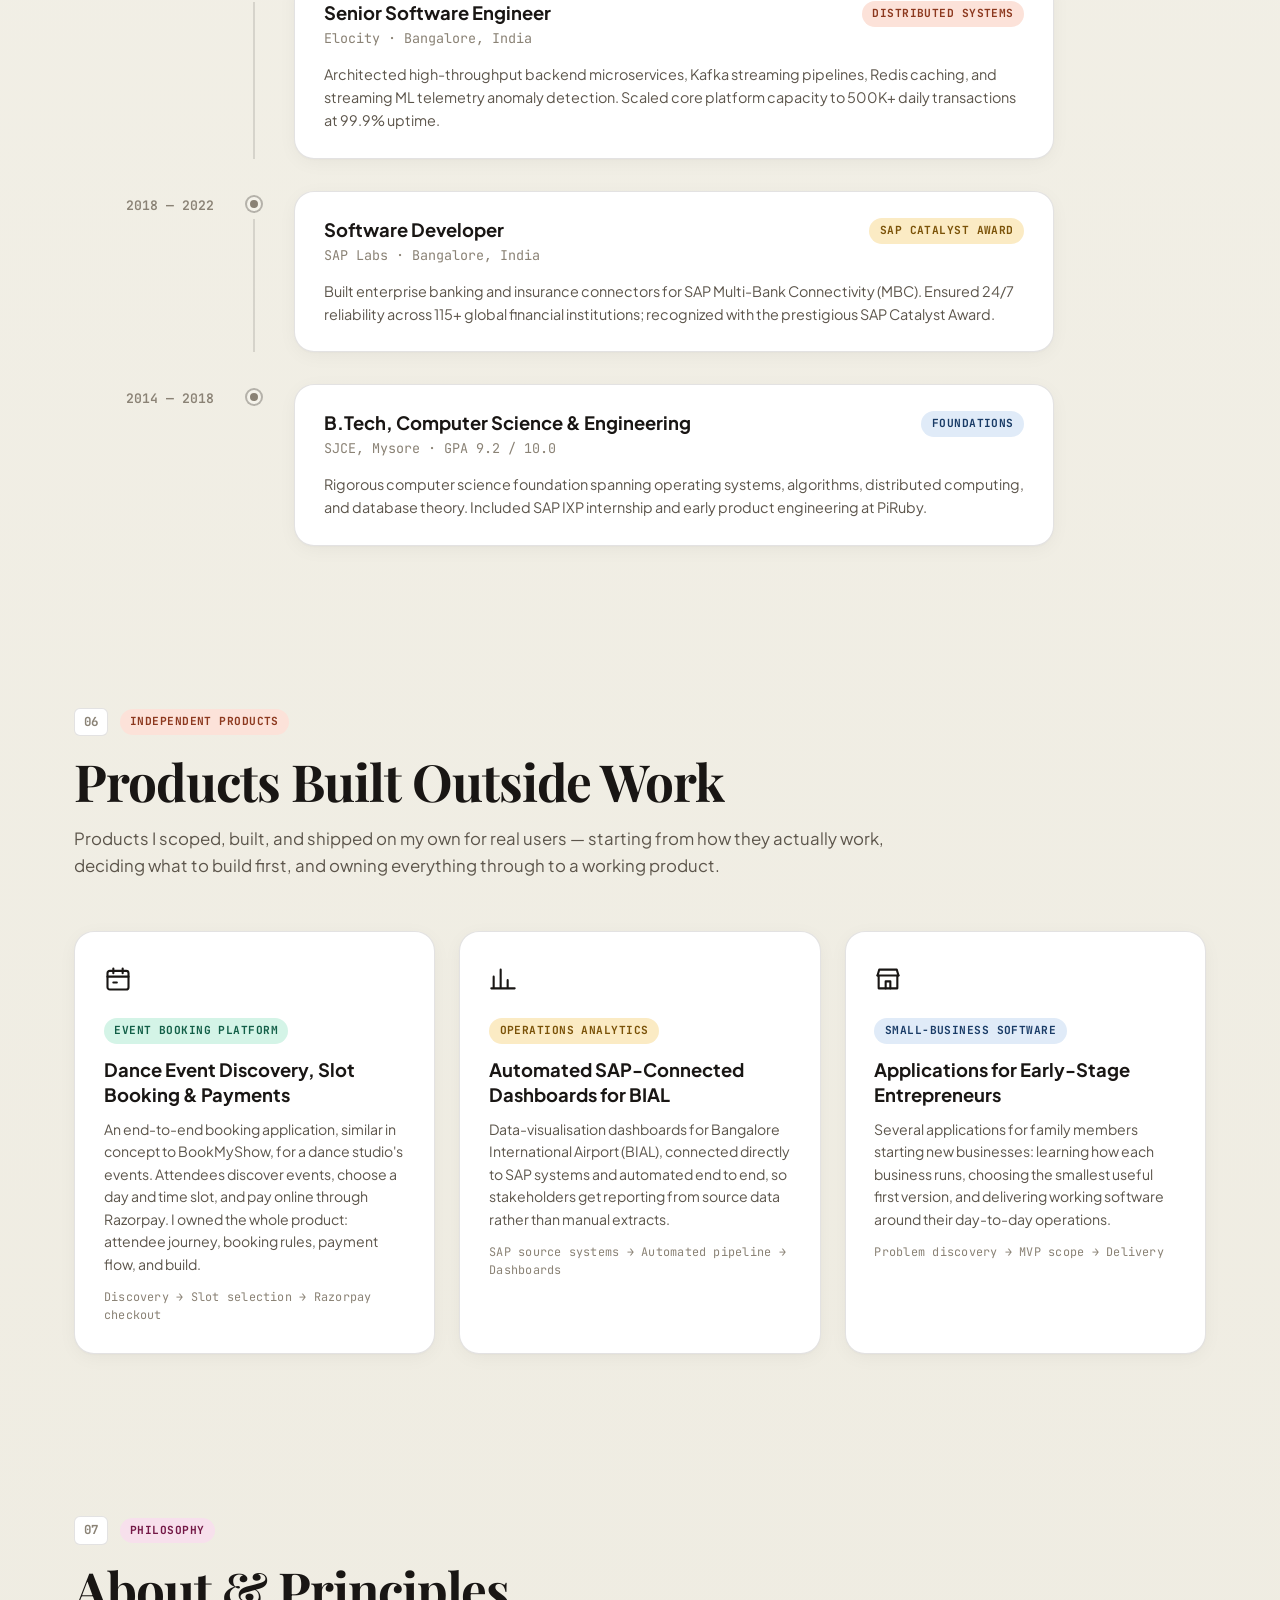
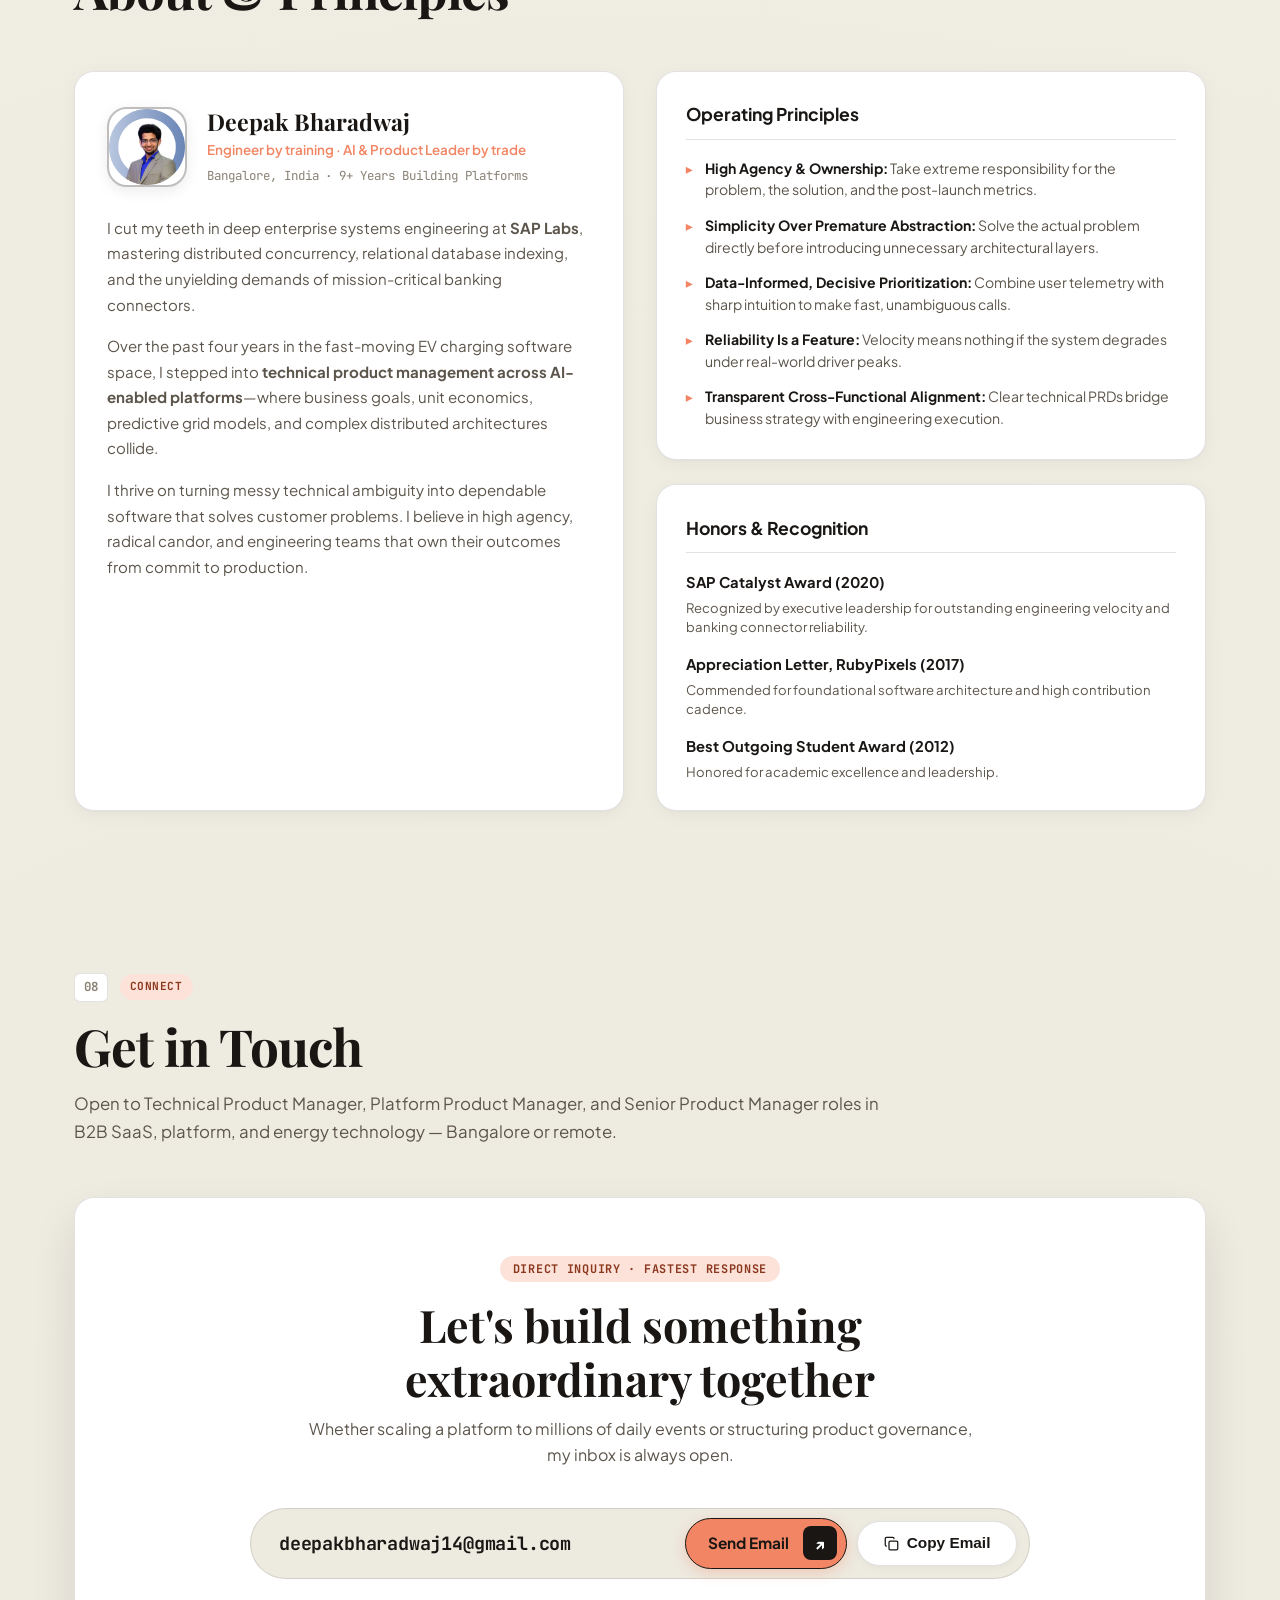
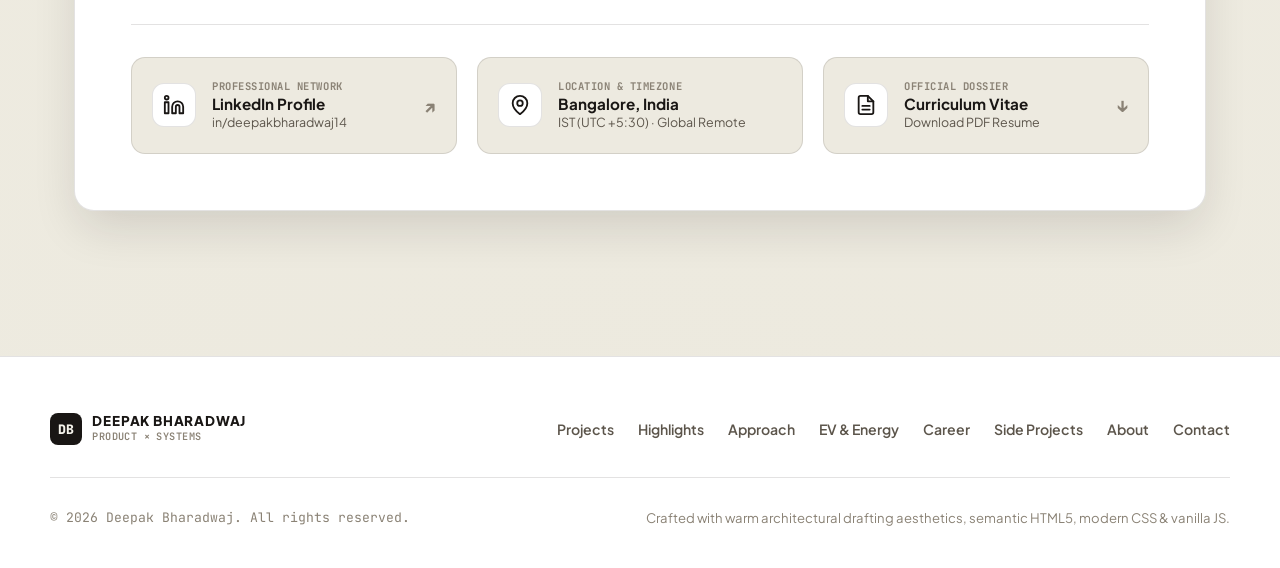
==== commit 9beb631d: "Engineering CV on /website, collapsed case studies, mobile nav fix" ====
--- a/index.html
+++ b/index.html
@@ -37,7 +37,7 @@
     })();
   </script>
 
-  <link rel="stylesheet" href="style.css">
+  <link rel="stylesheet" href="style.css?v=20261124">
 
   <!-- Page-scoped: line icons for the side-projects cards -->
   <style>
@@ -835,8 +835,8 @@
         <div class="cases-editorial">
 
           <!-- Flagship Case Study: EVLM -->
-          <article class="case-card case-card--flagship is-open" id="case-evlm">
-            <div class="case-card__header" role="button" tabindex="0" aria-expanded="true">
+          <article class="case-card case-card--flagship" id="case-evlm">
+            <div class="case-card__header" role="button" tabindex="0" aria-expanded="false">
               <div class="case-card__num">01</div>
               <div class="case-card__meta">
                 <div style="display: flex; align-items: center; gap: 0.5rem; margin-bottom: 0.35rem; flex-wrap: wrap;">
--- a/style.css
+++ b/style.css
@@ -2905,3 +2905,28 @@
     gap: 1.25rem;
   }
 }
+
+/* ═══════════ Compact-by-default & small-screen fixes (shared by /portfolio and /website) ═══════════ */
+
+/* Collapsed case cards show a short teaser; full summary appears when opened */
+.case-card:not(.is-open) .case-card__subheading {
+  display: -webkit-box;
+  -webkit-line-clamp: 2;
+  -webkit-box-orient: vertical;
+  overflow: hidden;
+}
+
+@media (max-width: 640px) {
+  /* On phones, collapsed cards show title + badges only */
+  .case-card:not(.is-open) .case-card__subheading,
+  .case-card:not(.is-open) .case-card__tags {
+    display: none;
+  }
+}
+
+@media (max-width: 480px) {
+  /* Keep the menu button inside the nav pill: CTA collapses to its arrow icon */
+  .nav-cta-link .nav-cta-text { display: none; }
+  .nav-cta-link { padding: 0.4rem 0.6rem; }
+  .case-card__num { display: none; }
+}
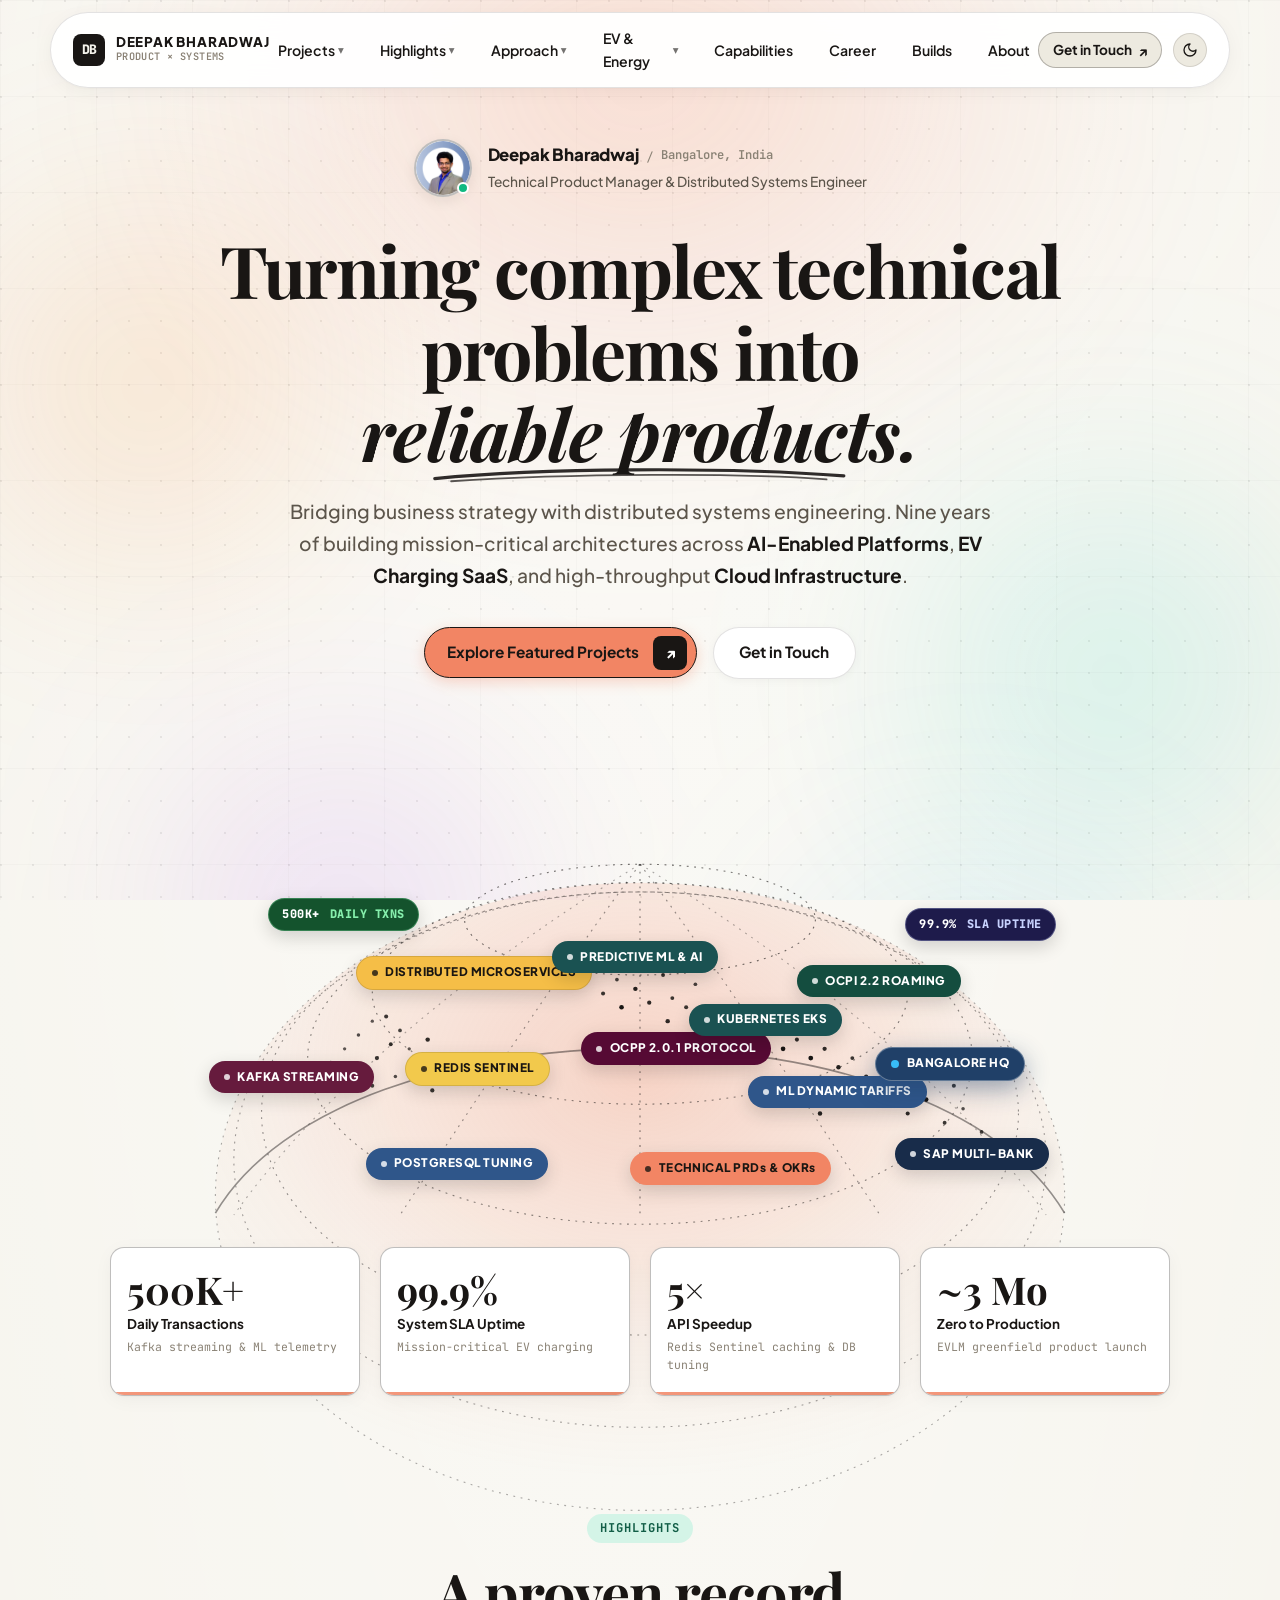
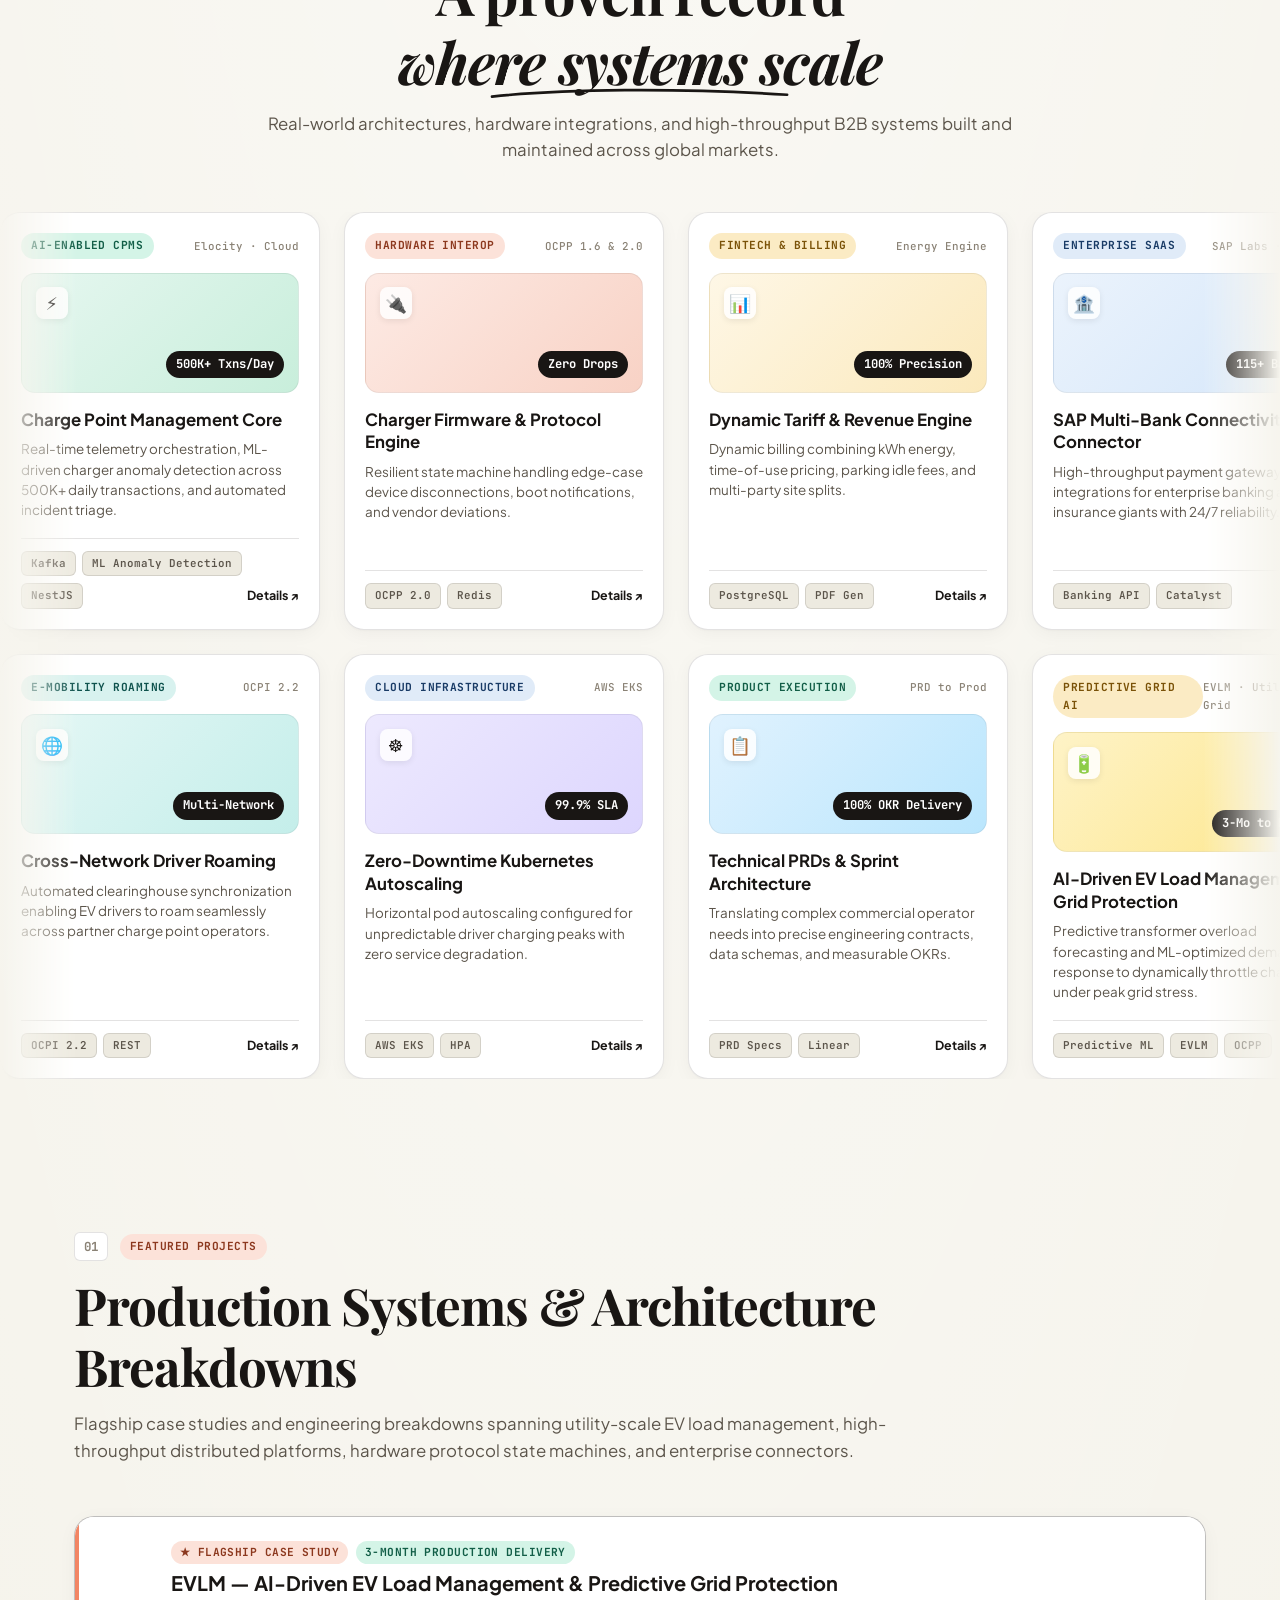
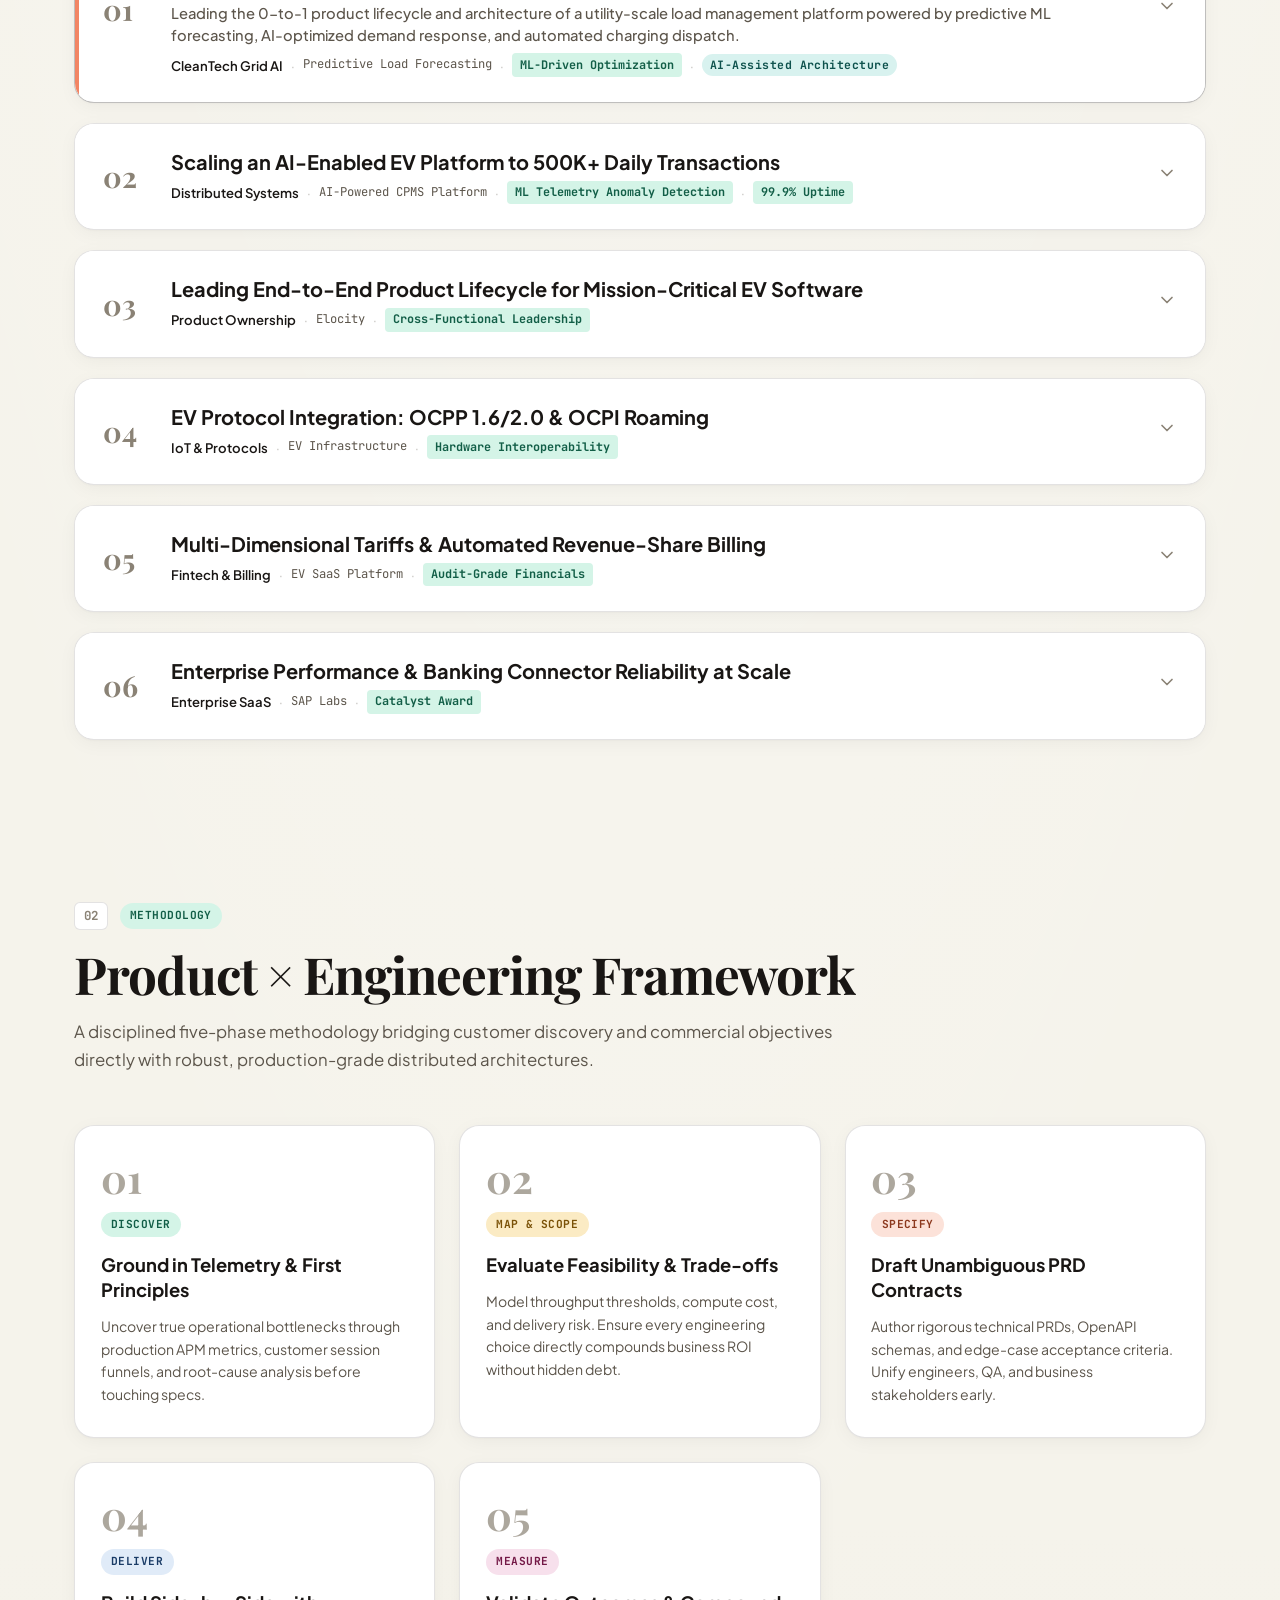
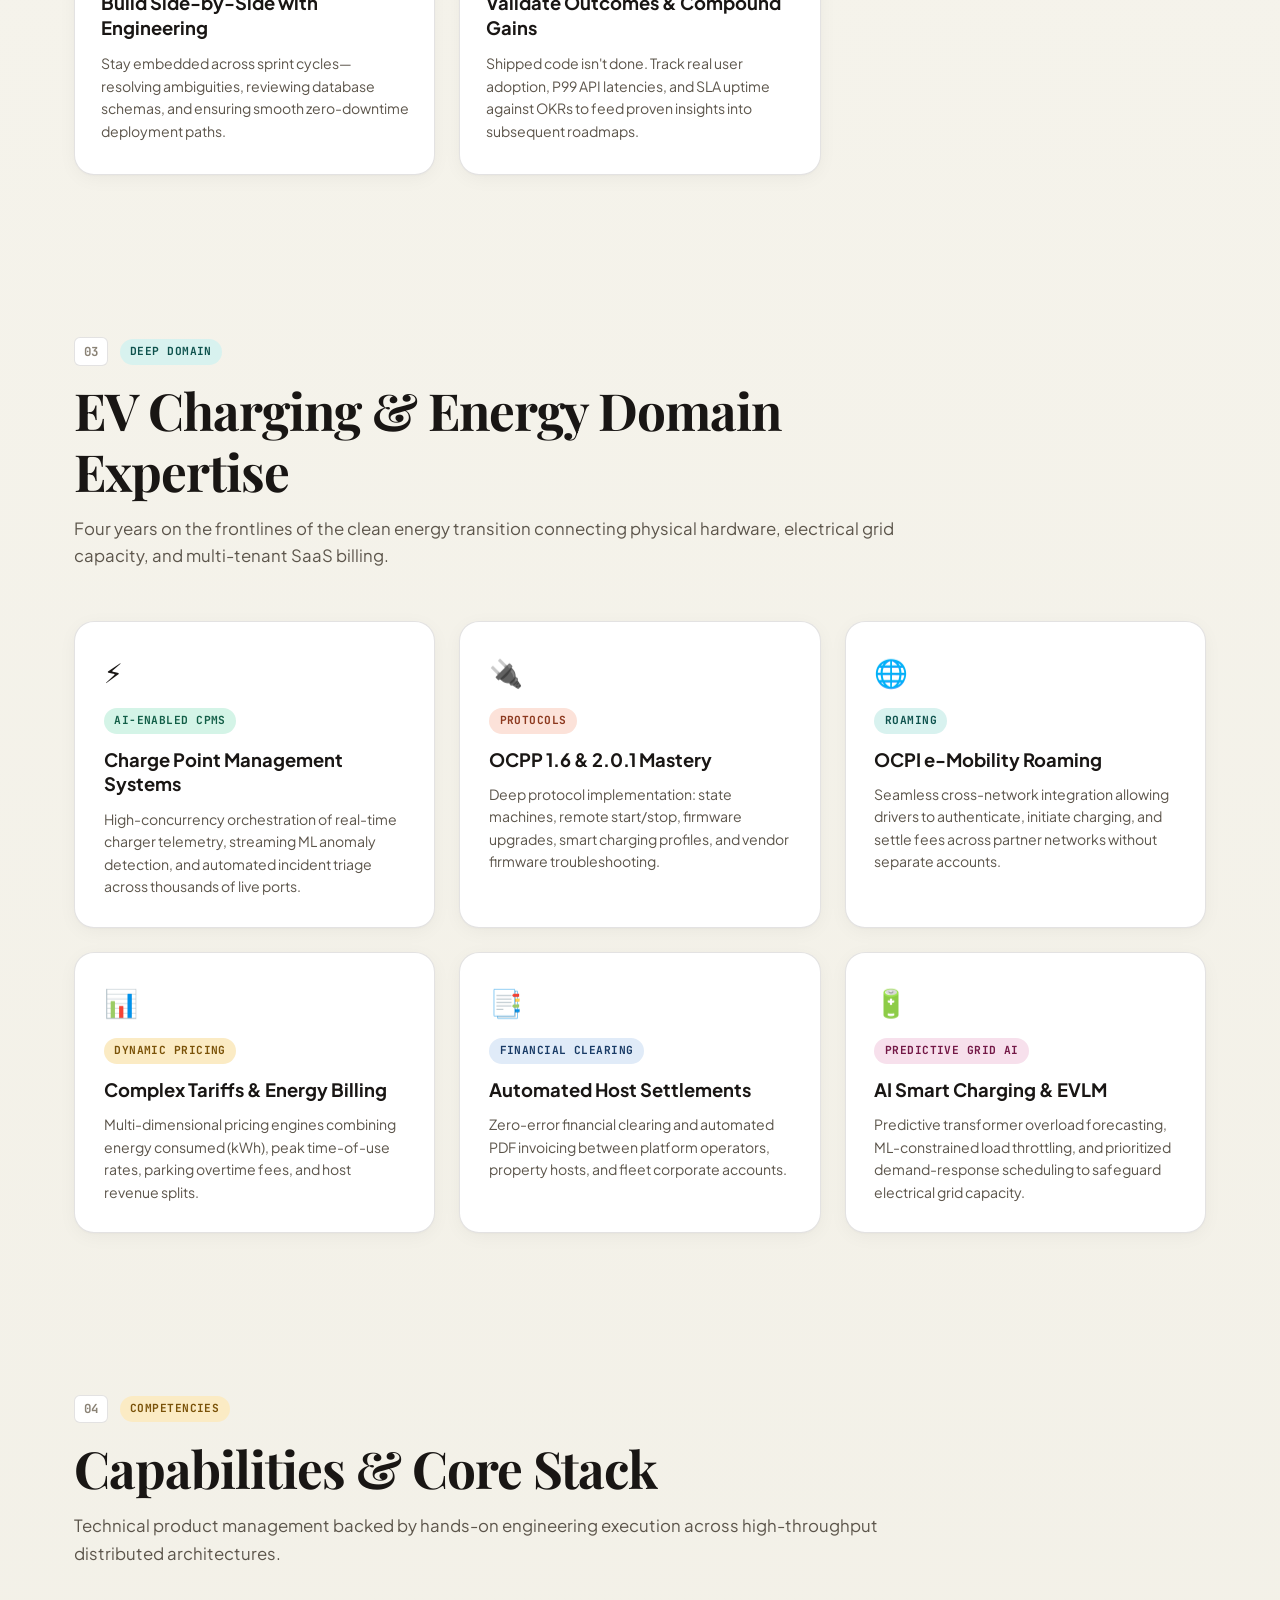
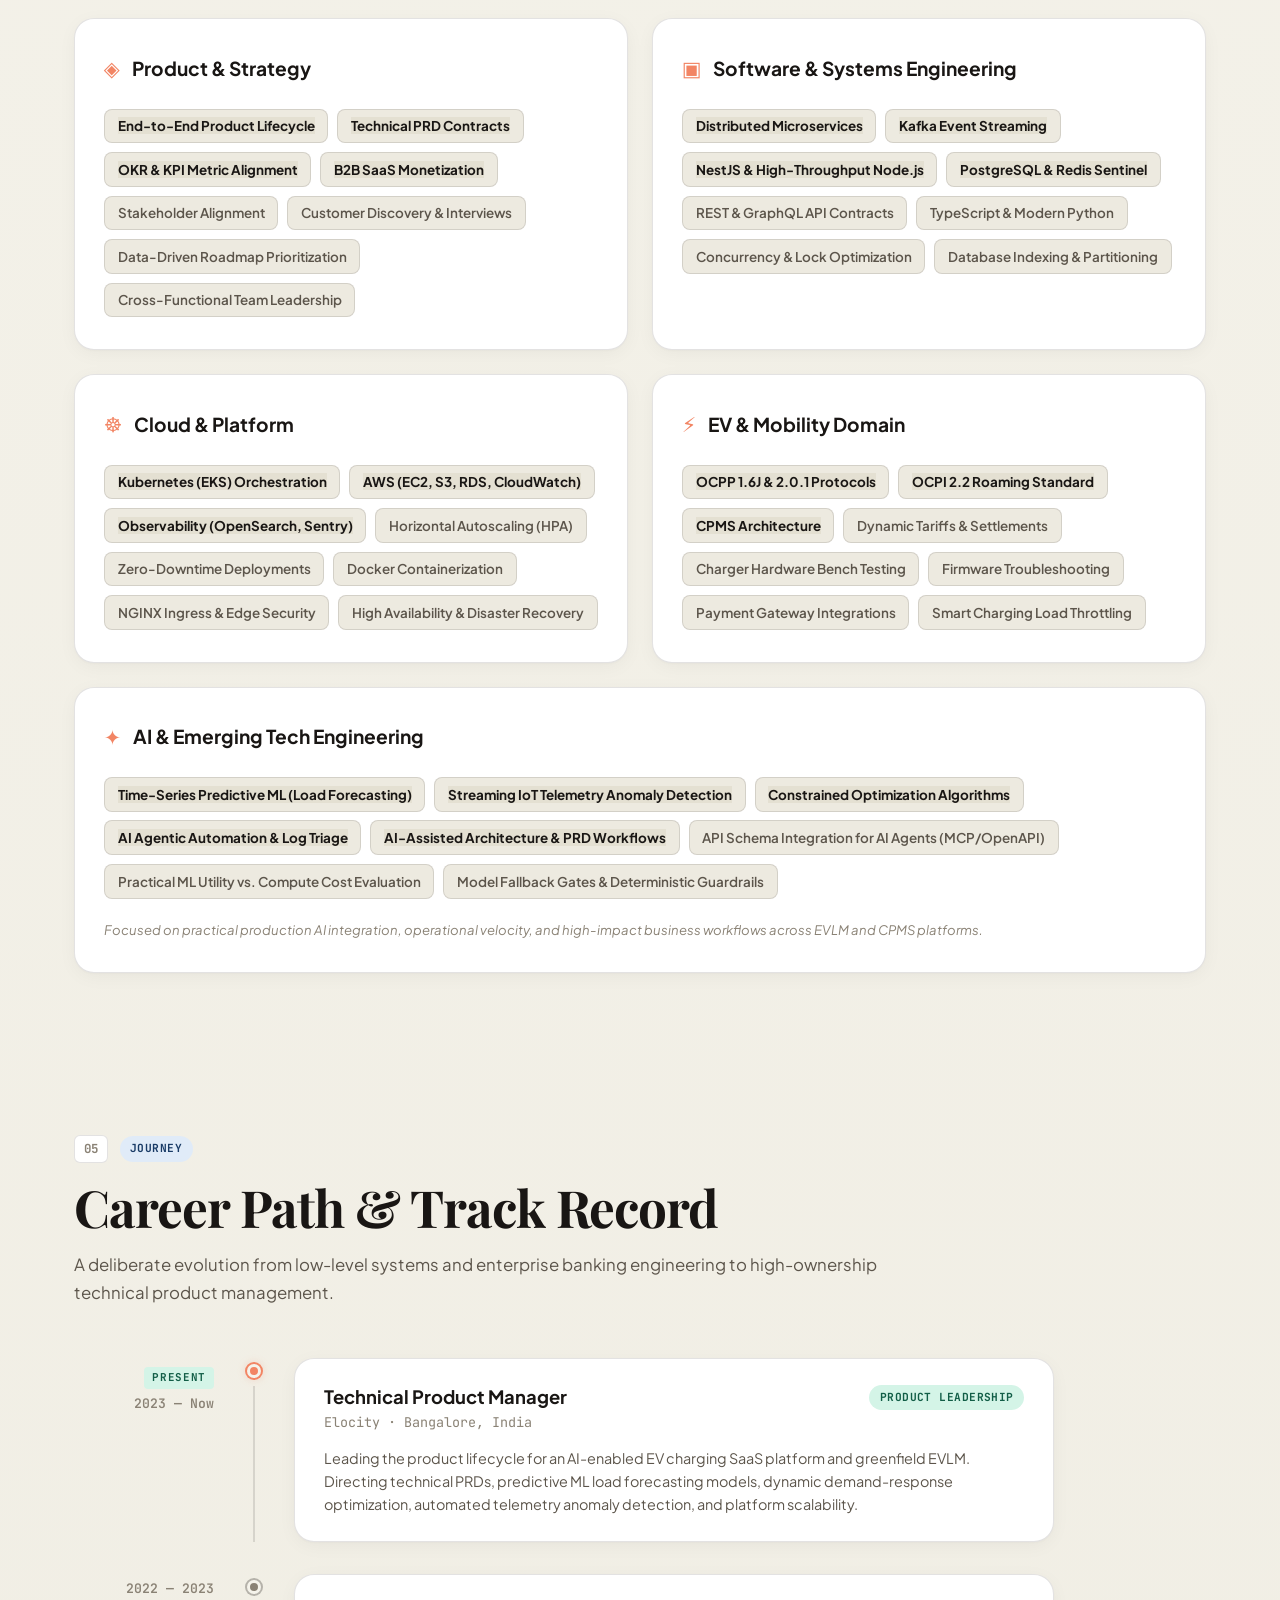
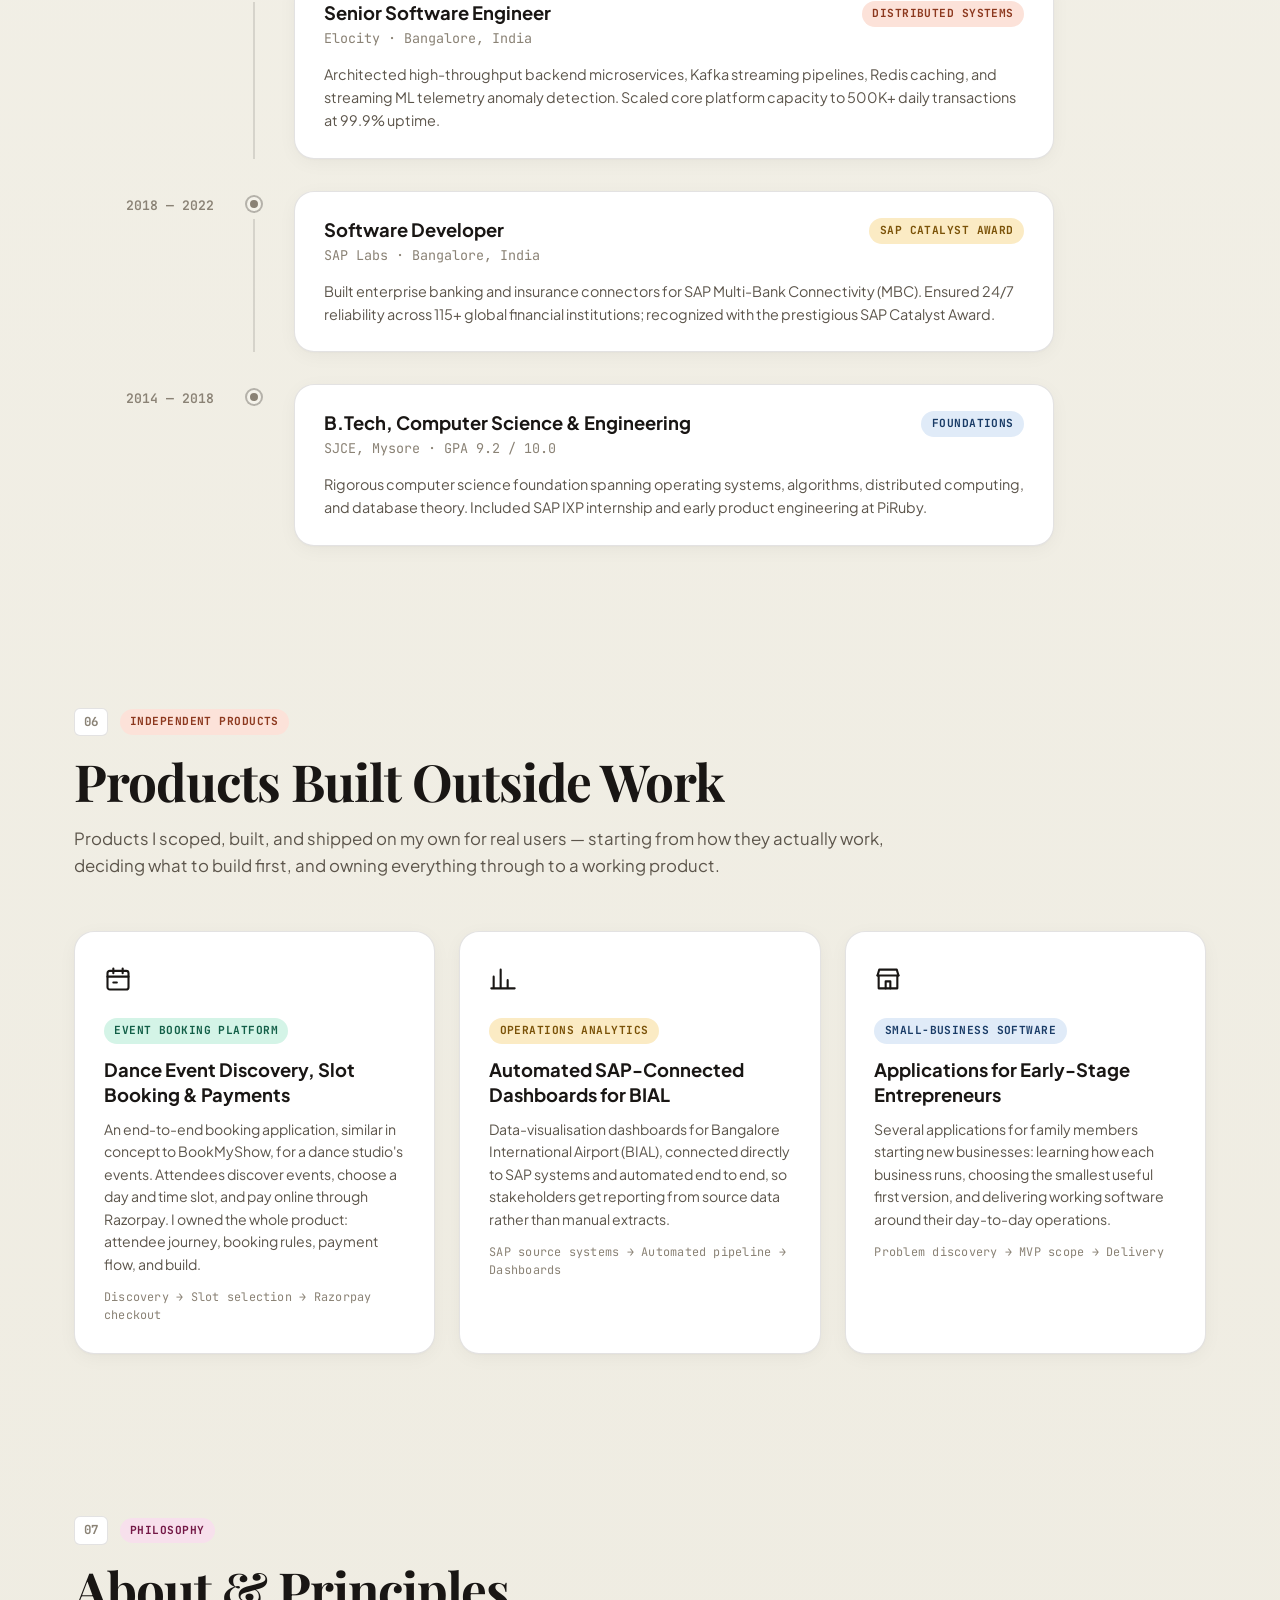
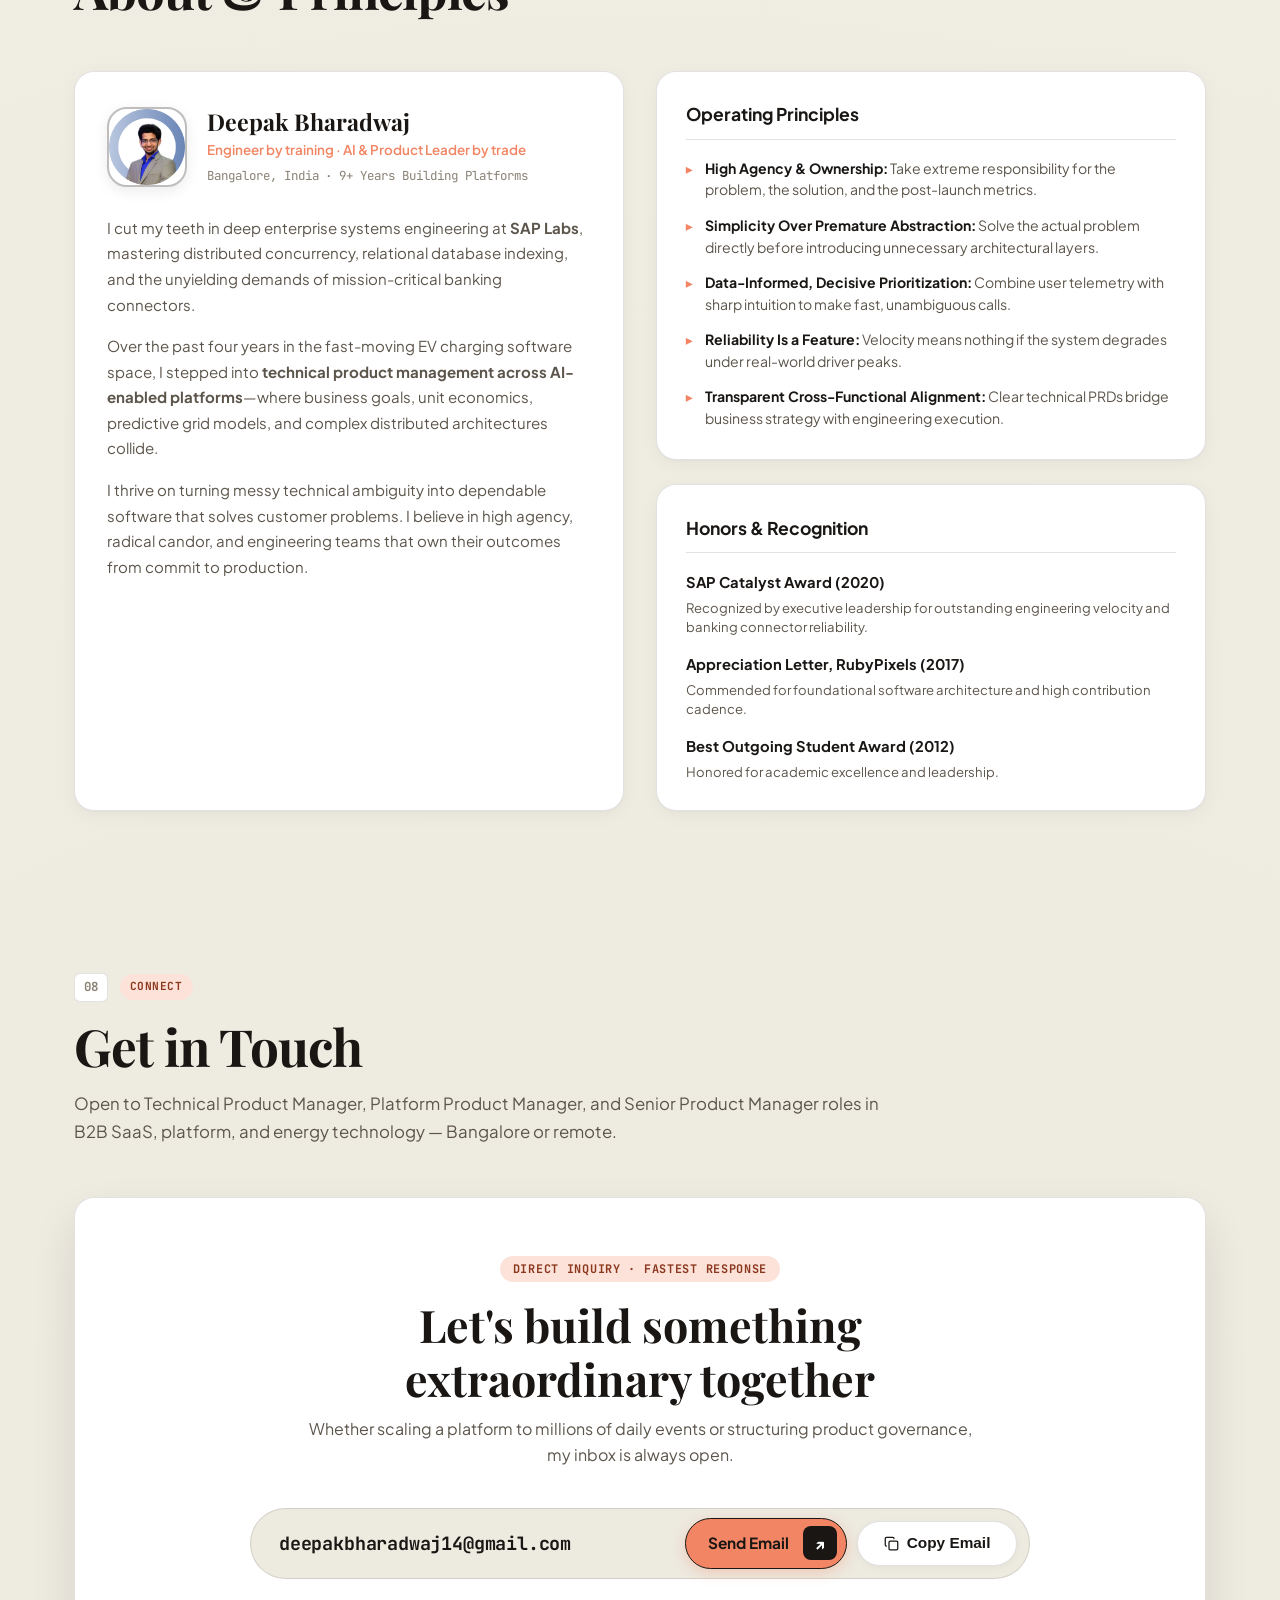
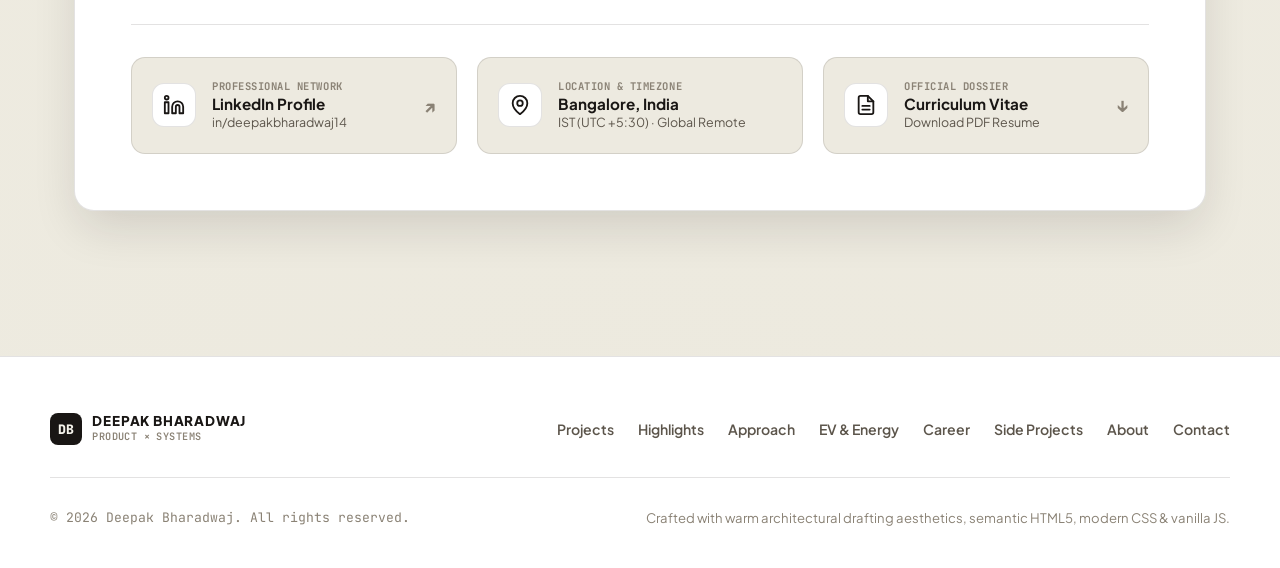
==== commit ef140c61: "New ATS-optimized resumes, corrected Elocity dates" ====
--- a/index.html
+++ b/index.html
@@ -1721,7 +1721,7 @@
           <div class="timeline-row timeline-row--active">
             <div class="timeline-row__side">
               <span class="timeline-badge timeline-badge--current">PRESENT</span>
-              <span class="timeline-year">2024 — Now</span>
+              <span class="timeline-year">2023 — Now</span>
             </div>
             <div class="timeline-row__node">
               <div class="timeline-node-dot"></div>
@@ -1744,7 +1744,7 @@
           <!-- Item 2: Elocity Senior SWE -->
           <div class="timeline-row">
             <div class="timeline-row__side">
-              <span class="timeline-year">2022 — 2024</span>
+              <span class="timeline-year">2022 — 2023</span>
             </div>
             <div class="timeline-row__node">
               <div class="timeline-node-dot"></div>
